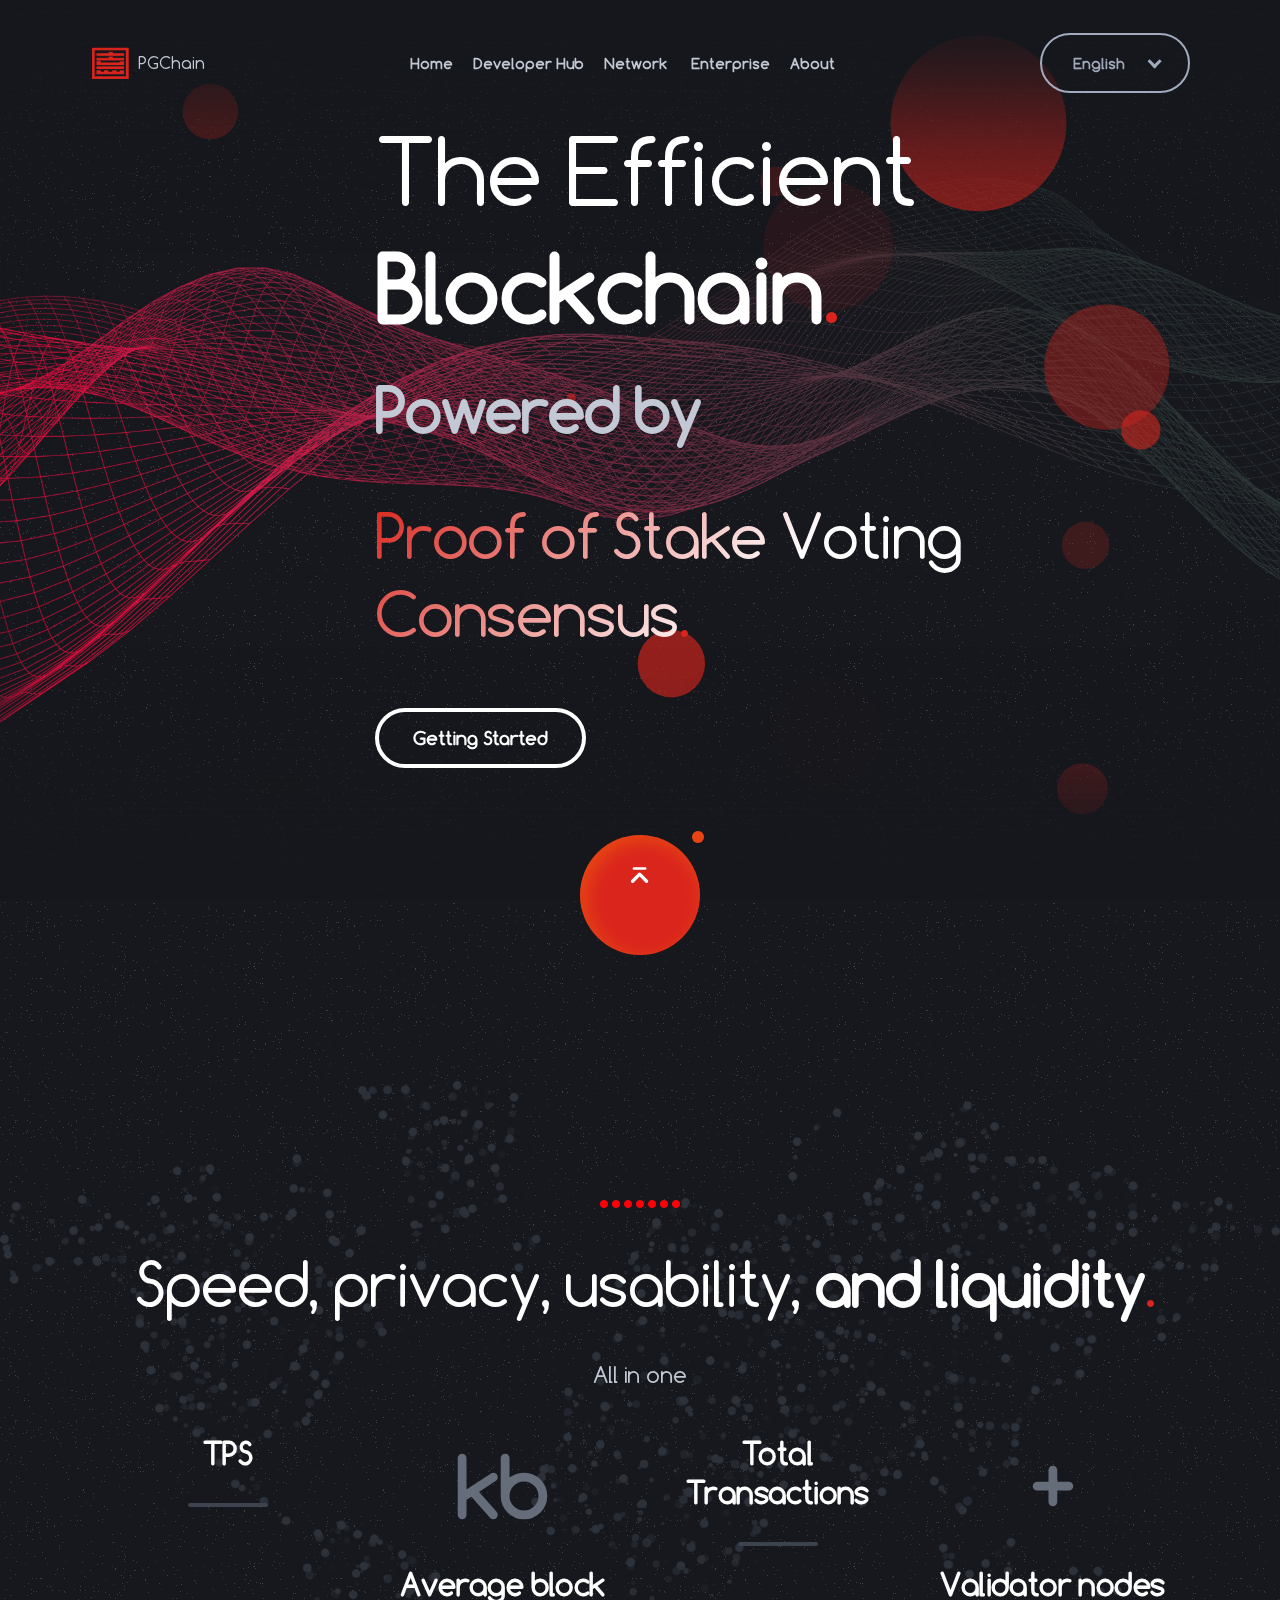
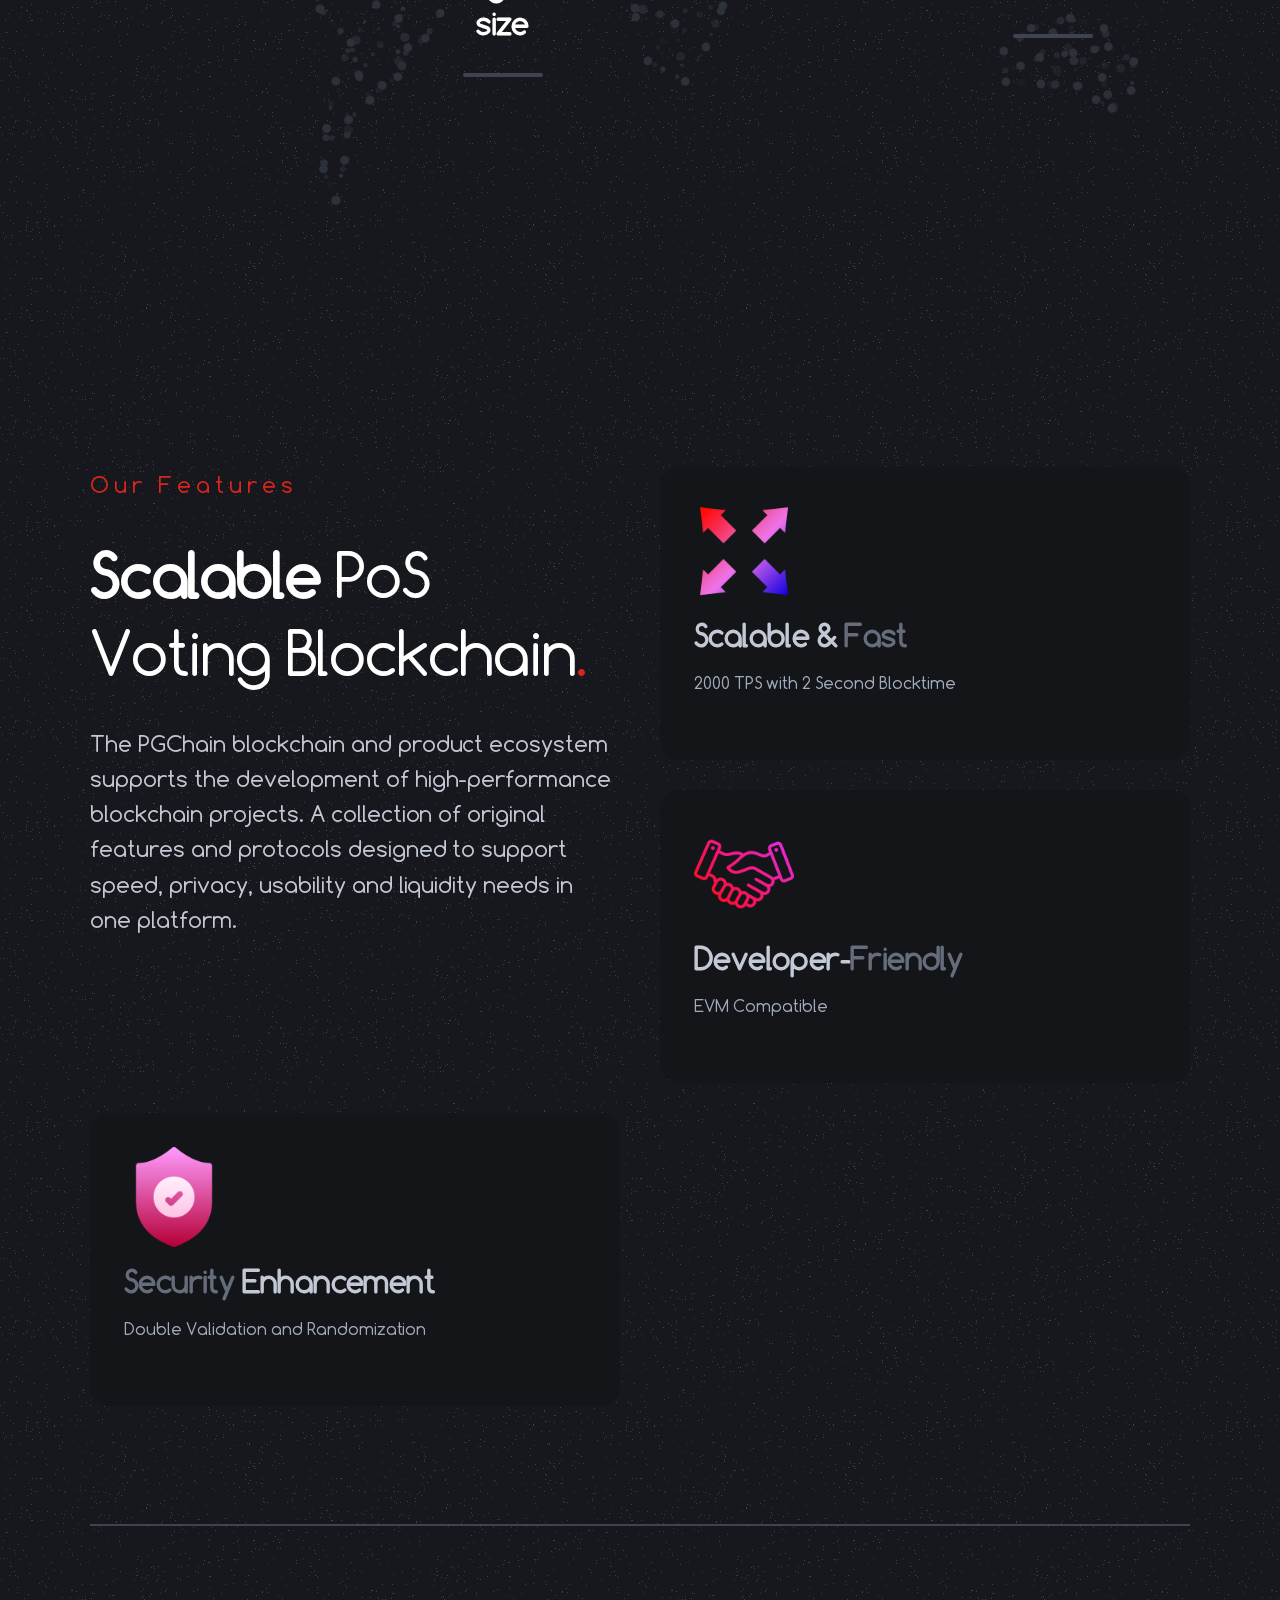
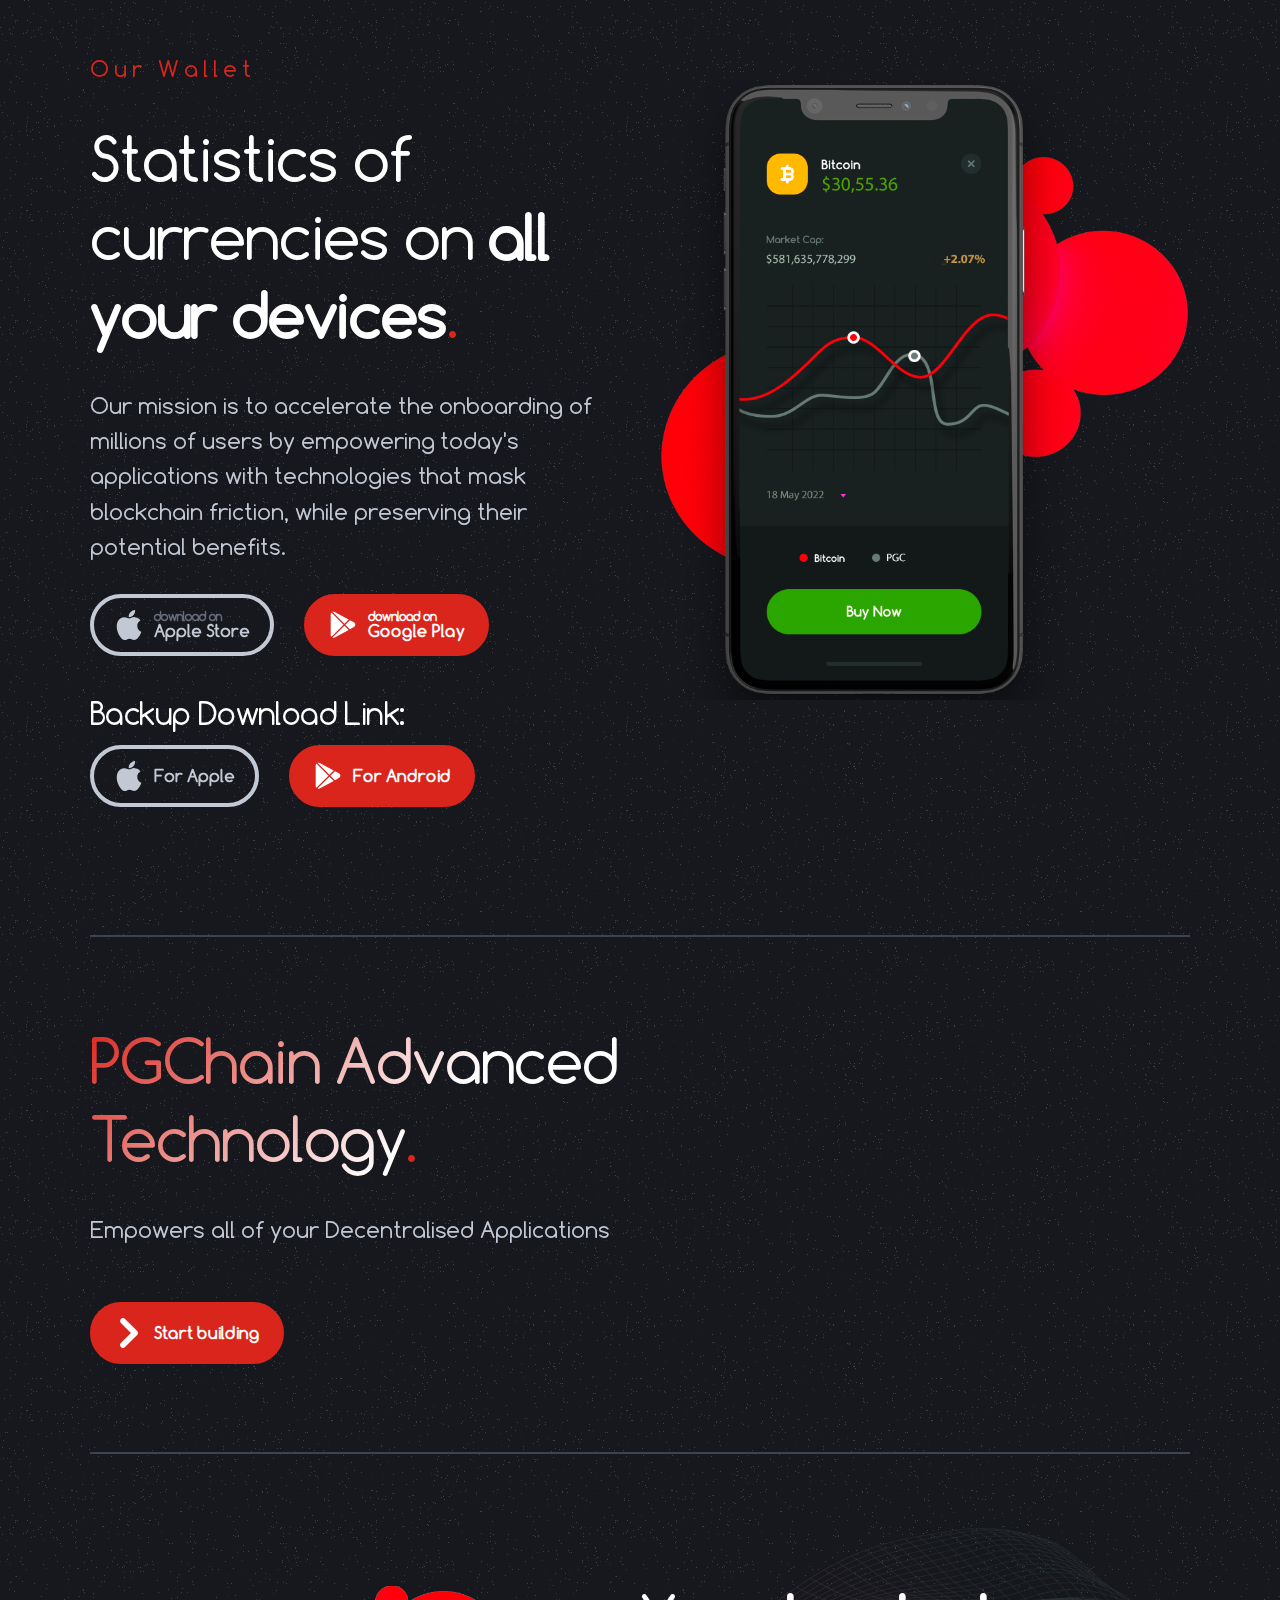
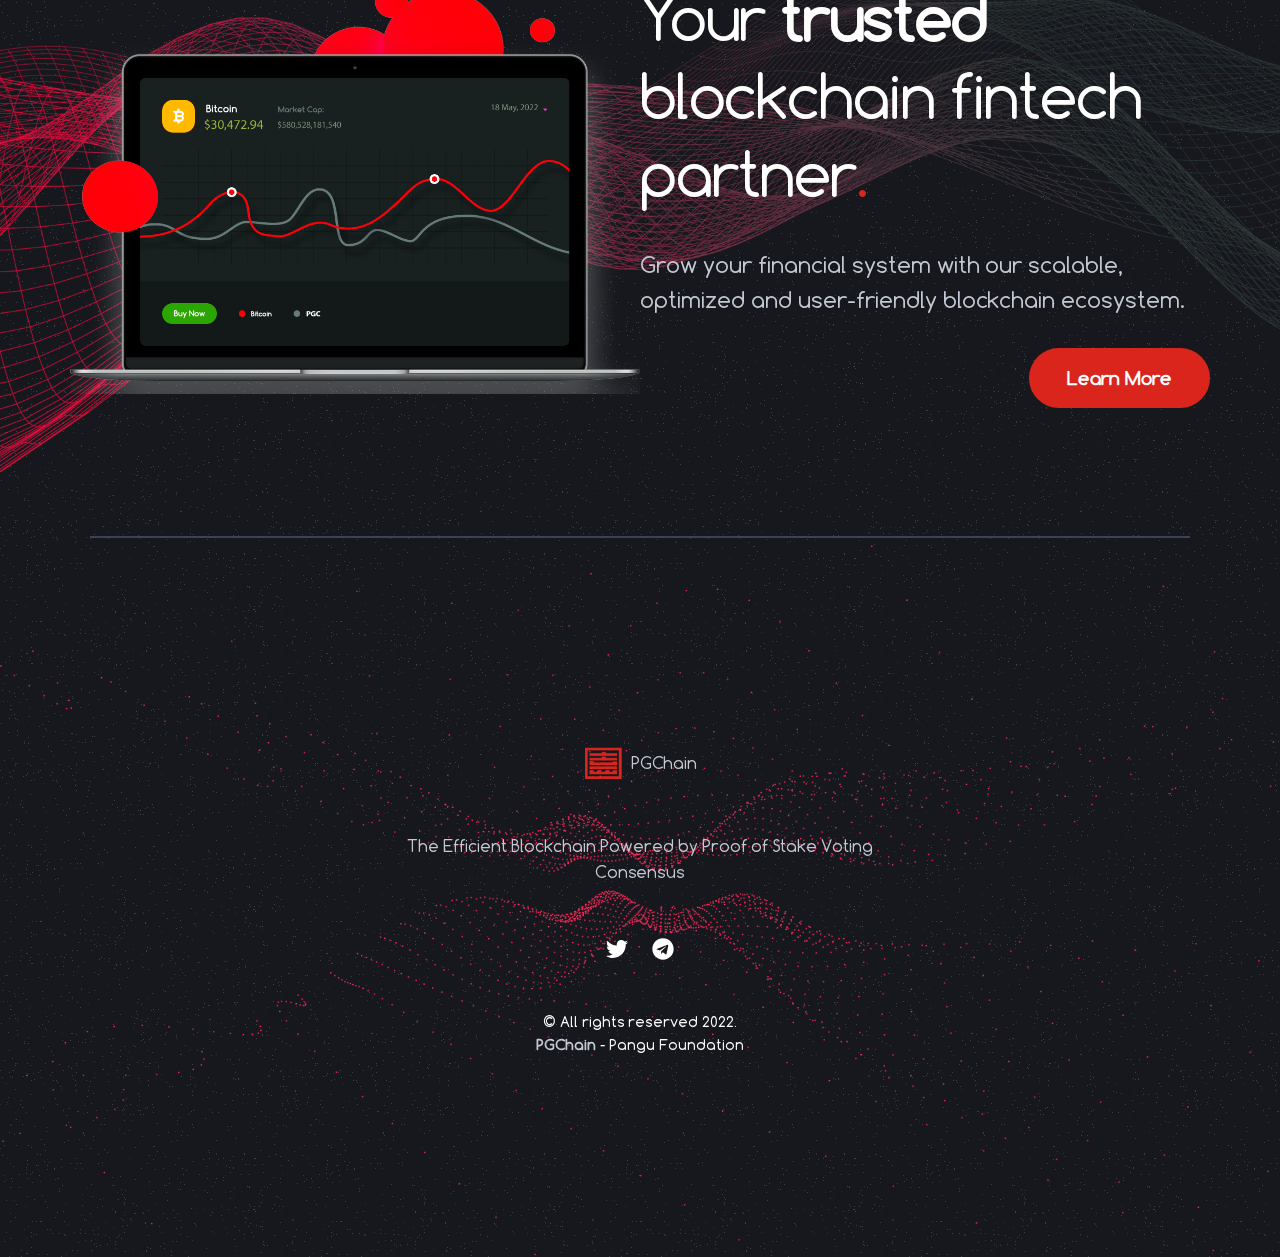
==== index.html @ b44665a1 "update PGWallet 1.0.7" ====
<!DOCTYPE html>
<html lang="en">
<head>
	<meta charset="UTF-8">
	<meta name="viewport" content="width=device-width, initial-scale=1, maximum-scale=1">
	<title>PGChain - Pangu Foundation</title>
	<link rel="icon" type="image/png" href="https://pgchain.org/img/pglogo.png" />

	<link rel="stylesheet" type="text/css" href="css/plugins.css">
	<link rel="stylesheet" type="text/css" href="css/theme-styles.css">
	<link rel="stylesheet" type="text/css" href="css/blocks.css">
	<link rel="stylesheet" type="text/css" href="css/widgets.css">
	<link rel="stylesheet" type="text/css" href="css/font-awesome.css">

	<link href="https://fonts.googleapis.com/css?family=Playfair+Display:400,400i,700i,900," rel="stylesheet">


	<!--Styles for RTL-->

	<!--<link rel="stylesheet" type="text/css" href="css/rtl.css">-->


</head>

<body class="crumina-grid">


	<!-- Header -->

	<header class="header" id="site-header">
		<div class="container">
			<div class="header-content-wrapper">
				<a href="/" class="site-logo">
					<img src="img/pglogo@60.png" alt="PGChain">
					PGChain
				</a>

				<nav id="primary-menu" class="primary-menu">

					<!-- menu-icon-wrapper -->

					<a href='javascript:void(0)' id="menu-icon-trigger" class="menu-icon-trigger showhide">
						<span class="mob-menu--title">Menu</span>
						<span id="menu-icon-wrapper" class="menu-icon-wrapper">
							<svg width="1000px" height="1000px">
								<path id="pathD" d="M 300 400 L 700 400 C 900 400 900 750 600 850 A 400 400 0 0 1 200 200 L 800 800"></path>
								<path id="pathE" d="M 300 500 L 700 500"></path>
								<path id="pathF" d="M 700 600 L 300 600 C 100 600 100 200 400 150 A 400 380 0 1 1 200 800 L 800 200"></path>
							</svg>
						</span>
					</a>

					<ul class="primary-menu-menu">
						<li>
							<a href="/">Home</a>
						</li>

						<li class="menu-item-has-children">
							<a href="developer">Developer Hub</a>
						</li>

						<li class="menu-item-has-mega-menu menu-item-has-children">
							<a href="#">Network</a>
							<div class="megamenu megamenu-bg">
								<div class="megamenu-row">

									<div class="col4">
										<ul>
											<li class="megamenu-item-info">
												<h5 class="megamenu-item-info-title">Tools</h5>
											</li>
											<li>
												<a href="wallet">Wallet</a>
											</li>
											<li>
												<a href="https://scan.pgchain.org" target="_blank">Explorer</a>
											</li>
											<li>
												<a href="https://scan-testnet.pgchain.org" target="_blank">Explorer *Testnet</a>
											</li>
											<li>
												<a href="staking">Staking</a>
											</li>
											<li>
												<a href="https://status.pgchain.org" target="_blank">Status</a>
											</li>
										</ul>
									</div>
									<div class="col4">
										<ul>
											<li class="megamenu-item-info">
												<h5 class="megamenu-item-info-title">Resources</h5>
											</li>
											<li>
												<a href="https://docs.pgchain.org" target="_blank">Documentation</a>
											</li>
											<li>
												<a href="https://www.pgchain.org/pgchain_technical_whitepaper_v0.1.pdf" download>Technical Whitepaper</a>
											</li>
											<li>
												<a href="https://www.pgchain.org/pgchain_economics_whitepaper_v0.1.pdf" download>Economics Whitepaper</a>
											</li>
											<li>
												<a href="https://docs.pgchain.org/legal" target="_blank">Legal</a>
											</li>
											<li>
												<a href="/">Media Kits</a>
											</li>
											<li>
												<a href="roadmap">Roadmap</a>
											</li>
										</ul>
									</div>
									<div class="col4">
										<ul>
											<li class="megamenu-item-info">
												<h5 class="megamenu-item-info-title">Interact</h5>
											</li>
											<li>
												<a href="https://apidocs.pgchain.org" target="_blank">RPC API</a>
											</li>
											<li>
												<a href="https://faucet.pgchain.org" target="_blank">PGC Faucet</a>
											</li>
											<li>
												<a href="https://master.pgchain.org" target="_blank">PGC Staking</a>
											</li>
										</ul>
									</div>

									<div class="col4">

									</div>

								</div>
							</div>
						</li>




						<li class="">
							<a href="enterprise">Enterprise</a>
						</li>

						<li class="menu-item-has-mega-menu menu-item-has-children">
							<a href="about">About</a>

						</li>

					</ul>

				</nav>

				<select class="woox--select language-switcher" data-minimum-results-for-search="Infinity" data-dropdown-css-class="language-switcher-dropdown">

					<option value="English" data-href="/">English</option>
					<option value="Chinese" data-href="/cn/index">中文</option>
				</select>

			</div>
		</div>
	</header>

	<!-- ... end Header -->


<div class="main-content-wrapper">
	<section data-settings="particles-1" class="main-section crumina-flying-balls particles-js bg-1 medium-padding120 responsive-align-center">
		<div class="container">
			<div class="row">
				<div class="col-lg-3 col-md-12 col-sm-12 col-xs-12">
					<!-- <img class="responsive-width-50" src="img/main.png" alt="image"> -->
				</div>
				<div class="col-lg-9 col-md-12 col-sm-12 col-xs-12">
					<header class="crumina-module crumina-heading heading--h1 heading--with-decoration">
						<h1 class="heading-title f-size-90 weight-normal no-margin">The Efficient
							<span class="weight-bold">Blockchain</span></h1>
						<h2 class="c-link-color"><span class="weight-bold">Powered by </span> </h2>
						<h2 class="heading-title heading--half-colored">Proof of Stake Voting Consensus</h2>
					</header>
					<a data-scroll href="#features" class="btn btn--large btn--transparent btn--secondary">Getting Started</a>
				</div>
			</div>
		</div>
	</section>



		<section class="bg-dotted-map">
			<div class="container">
				<div class="row medium-padding300 align-center">
					<div class="col-lg-12 col-md-12 col-sm-12 col-xs-12">
						<img class="primary-dots mb30" src="img/dots.png" alt="dots">

						<header class="crumina-module crumina-heading heading--h2 heading--with-decoration">
							<h2 class="heading-title weight-normal">Speed, privacy, usability,
								<span class="weight-bold">and liquidity</span></h2>
							<div class="heading-text">All in one</div>
						</header>

						<div class="counters">
							<div class="col-lg-3 col-md-6 col-sm-12 col-xs-12">
								<div class="crumina-module crumina-counter-item">
									<div class="counter-numbers counter">
										<span data-speed="2000" data-refresh-interval="3" data-to="2000" data-from="2"></span>
									</div>
									<h4 class="counter-title">TPS</h4>

									<div class="counter-line"></div>
								</div>
							</div>
							<div class="col-lg-3 col-md-6 col-sm-12 col-xs-12">
								<div class="crumina-module crumina-counter-item">
									<div class="counter-numbers counter">
										<span data-speed="2000" data-refresh-interval="3" data-to="84" data-from="2"></span>
										<div class="units">kb</div>
									</div>
									<h4 class="counter-title">Average block size</h4>
									<!-- <p class="counter-text">Sem integer vitae justo eget magna. Eget nullam non nisi est sit amet. Nec ultrices dui sapien eget mi proin. Commodo sed egestas egestas.</p> -->
									<div class="counter-line"></div>
								</div>
							</div>
							<div class="col-lg-3 col-md-6 col-sm-12 col-xs-12">
								<div class="crumina-module crumina-counter-item">
									<div class="counter-numbers counter">
										<span data-speed="2000" data-refresh-interval="3" data-to="8327" data-from="2"></span>
										<div class="units"></div>
									</div>
									<h4 class="counter-title">Total Transactions</h4>
									<!-- <p class="counter-text">Gravida rutrum quisque non tellus orci ac. Elit duis tristique sollicitudin nibh sit amet commodo nulla facilisi.</p> -->
									<div class="counter-line"></div>
								</div>
							</div>
							<div class="col-lg-3 col-md-6 col-sm-12 col-xs-12">
								<div class="crumina-module crumina-counter-item">
									<div class="counter-numbers counter">
										<span data-speed="2000" data-refresh-interval="3" data-to="21" data-from="2"></span>
										<div class="units">+</div>
									</div>
									<h4 class="counter-title">Validator nodes</h4>
									<!-- <p class="counter-text">Feugiat in ante metus dictum at tempor commodo urna nunc id cursus.</p> -->
									<div class="counter-line"></div>
								</div>
							</div>
						</div>
					</div>
				</div>
			</div>
		</section>


		<section id="features">
		<div class="container">
			<div class="row medium-padding80">
				<div class="col-lg-6 col-md-12 col-sm-12 col-xs-12">
					<header class="crumina-module crumina-heading heading--h2 heading--with-decoration">
						<div class="heading-sup-title">Our Features</div>
						<h2 class="heading-title weight-normal"><span class="weight-bold">Scalable</span> PoS Voting Blockchain</h2>
						<div class="heading-text">
							The PGChain blockchain and product ecosystem supports the development of high-performance blockchain projects. A collection of original features and protocols designed to support speed, privacy, usability and liquidity needs in one platform.
						</div>
					</header>
				</div>
				<div class="col-lg-6 col-md-12 col-sm-12 col-xs-12 mb30">
					<div class="crumina-module crumina-info-box info-box--style6">
						<div class="info-box-thumb">
							<img src="img/expand.png" class="pg-icon" alt="scalable">
						</div>
						<div class="info-box-content">
							<h4 class="info-box-title">Scalable & <span>Fast</span></h4>
							<p class="info-box-text">2000 TPS with 2 Second Blocktime
							</p>
						</div>
					</div>
				</div>
				<div class="col-lg-6 col-md-12 col-sm-12 col-xs-12 mb30">
					<div class="crumina-module crumina-info-box info-box--style6">
						<div class="info-box-thumb">
							<img src="img/deal.png" class="pg-icon" alt="developer-friendly">
						</div>
						<div class="info-box-content">
							<h4 class="info-box-title">Developer-<span>Friendly</span></h4>
							<p class="info-box-text">EVM Compatible
							</p>
						</div>
					</div>
				</div>
				<div class="col-lg-6 col-md-12 col-sm-12 col-xs-12 mb30">
					<div class="crumina-module crumina-info-box info-box--style6">
						<div class="info-box-thumb">
							<img src="img/insurance.png" class="pg-icon" alt="security">
						</div>
						<div class="info-box-content">
							<h4 class="info-box-title"><span>Security</span> Enhancement</h4>
							<p class="info-box-text">Double Validation and Randomization
							</p>
						</div>
					</div>
				</div>


			</div>
			<hr>
		</div>
	</section>

	<section class="medium-padding120 responsive-align-center">
		<div class="container">
			<div class="row">
				<div class="col-lg-6 col-md-12 col-sm-12 col-xs-12">
					<header class="crumina-module crumina-heading heading--h2 heading--with-decoration">
						<div class="heading-sup-title">Our Wallet</div>
						<h2 class="heading-title weight-normal">Statistics of currencies on
							<span class="weight-bold">all your devices</span></h2>
						<div class="heading-text">Our mission is to accelerate the onboarding of millions of users by empowering today's applications with technologies that mask blockchain friction, while preserving their potential benefits.
						</div>
					</header>


					<div class="btn-market-wrap mt60">
						<a href="https://apps.apple.com/app/pgwallet/id1636248964" class="btn btn--market btn--apple btn--with-icon btn--icon-left">
							<svg class="woox-icon icon-apple">
								<use xlink:href="#icon-apple"></use>
							</svg>
							<div class="text">
								<span class="sup-title">download on</span>
								<span class="title">Apple Store</span>
							</div>
						</a>

						<a href="https://play.google.com/store/apps/details?id=org.pgchain.wallet" class="btn btn--market btn--google btn--with-icon btn--icon-left">
							<svg class="woox-icon icon-if-59-play-843782">
								<use xlink:href="#icon-if-59-play-843782"></use>
							</svg>
							<div class="text">
								<span class="sup-title">download on</span>
								<span class="title">Google Play</span>
							</div>
						</a>
					</div>

					<br />

					<h4 class="weight-normal">Backup Download Link:</h4>

					<div class="btn-market-wrap">
						<a href="itms-services://?action=download-manifest&url=https://pgchain.org/pgwallet.plist" class="btn btn--market btn--apple btn--with-icon btn--icon-left">
							<svg class="woox-icon icon-apple">
								<use xlink:href="#icon-apple"></use>
							</svg>
							<div class="text">
								<span class="title">For Apple</span>
							</div>
						</a>

						<a href="https://pgchain.org/release/pgwallet_v1_0_6.apk" class="btn btn--market btn--google btn--with-icon btn--icon-left">
							<svg class="woox-icon icon-if-59-play-843782">
								<use xlink:href="#icon-if-59-play-843782"></use>
							</svg>
							<div class="text">
								<span class="title">For Android</span>
							</div>
						</a>
					</div>

				</div>

				<div class="col-lg-6 col-md-12 col-sm-12 col-xs-12 mt30">
					<img class="responsive-width-50" src="img/phone.png" alt="phone">
				</div>
			</div>
		</div>
	</section>

	<section class="pt-mobile-80">
		<div class="container">

			<hr class="divider">
			<div class="row">

				<div class="col-lg-8 col-md-8 col-sm-12 col-xs-12 pb80 pt80">
					<header class="crumina-module crumina-heading heading--h2 heading--with-decoration">
						<h2 class="heading-title heading--half-colored">PGChain Advanced Technology</h2>
						<div class="heading-text">Empowers all of your Decentralised Applications</div>
					</header>
					<a href="https://docs.pgchain.org" class="btn btn--market btn--google btn--with-icon btn--icon-left" target="_blank">
						<svg class="woox-icon icon-if-59-play-843782">
							<use xlink:href="#icon-next-2"></use>
						</svg>
						<div class="text">
							<span class="title">Start building</span>
						</div>
					</a>
				</div>
			</div>
			<hr class="divider">
		</div>
	</section>


	<section class="bg-1">

		<div class="container">
			<div class="row medium-padding120">
				<div class="crumina-module crumina-featured-block">
					<div class="image-block">
						<img src="img/pc.png" alt="phone">
					</div>
					<div class="text-block">
						<header class="crumina-module crumina-heading heading--h2 heading--with-decoration">
							<h2 class="heading-title weight-normal">Your
								<span class="weight-bold">trusted</span> blockchain fintech partner</h2>
							<div class="heading-text">Grow your financial system with our scalable, optimized and user-friendly blockchain ecosystem.</div>
						</header>

						<div class="content-align-justify">

							<a href="#" >
							</a>
							<a href="enterprise" class="btn btn--large btn--primary">Learn More</a>
						</div>
					</div>
				</div>
			</div>


			<hr class="divider">
		</div>

	</section>


</div>

<!-- Footer -->

<footer id="site-footer" class="footer ">

	<canvas id="can"></canvas>
	<div class="container">
		<div class="row">
			<div class="col-lg-6 col-lg-offset-3 col-md-6 col-md-offset-3 col-sm-12 col-sm-offset-0 col-xs-12">
				<div class="widget w-info">
					<a href="index" class="site-logo">
						<img src="img/pglogo@60.png" alt="PGChain" />
						PGChain
					</a>
					<p>The Efficient Blockchain Powered by Proof of Stake Voting Consensus</p>
				</div>

				<div class="widget w-contacts">
					<ul class="socials socials--white">
						<li class="social-item">
							<a href="https://twitter.com/osk_labs" target="_blank">
								<i class="fab fa-twitter woox-icon"></i>
							</a>
						</li>

						<li class="social-item">
							<a href="https://t.me/pgchain_org" target="_blank">
								<i class="fab fa-telegram woox-icon"></i>
							</a>
						</li>
					</ul>
				</div>

			</div>
		</div>
	</div>

	<div class="sub-footer">
		<div class="container">
			<div class="row">
				<div class="col-lg-6 col-lg-offset-3 col-md-6 col-md-offset-3 col-sm-12 col-sm-offset-0 col-xs-12">

					<span>© All rights reserved 2022.</span>
					<span><a href="/">PGChain</a> - Pangu Foundation</span>


				</div>

			</div>
		</div>
	</div>

	<a class="back-to-top" href="#">
		<svg class="woox-icon icon-top-arrow">
			<use xlink:href="#icon-top-arrow"></use>
		</svg>
	</a>
</footer>

<!-- ... end Footer -->


<script src="js/method-assign.js"></script>

<!-- jQuery first, then Other JS. -->

<script src="js/jquery-3.3.1.js"></script>

<script src="js/js-plugins/leaflet.js"></script>
<script src="js/js-plugins/MarkerClusterGroup.js"></script>
<script src="js/js-plugins/crum-mega-menu.js"></script>
<script src="js/js-plugins/waypoints.js"></script>
<script src="js/js-plugins/jquery-circle-progress.js"></script>
<script src="js/js-plugins/segment.js"></script>
<script src="js/js-plugins/bootstrap.js"></script>
<script src="js/js-plugins/imagesLoaded.js"></script>
<script src="js/js-plugins/jquery.matchHeight.js"></script>
<script src="js/js-plugins/jquery-countTo.js"></script>
<script src="js/js-plugins/Headroom.js"></script>
<script src="js/js-plugins/jquery.magnific-popup.js"></script>
<script src="js/js-plugins/popper.min.js"></script>
<script src="js/js-plugins/particles.js"></script>
<script src="js/js-plugins/perfect-scrollbar.js"></script>
<script src="js/js-plugins/jquery.datetimepicker.full.js"></script>
<script src="js/js-plugins/svgxuse.js"></script>
<script src="js/js-plugins/select2.js"></script>
<script src="js/js-plugins/smooth-scroll.js"></script>
<script src="js/js-plugins/sharer.js"></script>
<script src="js/js-plugins/isotope.pkgd.min.js"></script>
<script src="js/js-plugins/ajax-pagination.js"></script>
<script src="js/js-plugins/swiper.min.js"></script>
<script src="js/js-plugins/material.min.js"></script>
<script src="js/js-plugins/orbitlist.js"></script>
<script src="js/js-plugins/highstock.js"></script>
<script src="js/js-plugins/bootstrap-datepicker.js"></script>
<script src="js/js-plugins/TimeCircles.js"></script>
<script src="js/js-plugins/ion.rangeSlider.js"></script>

<!-- FontAwesome 5.x.x JS -->

<script defer src="fonts/fontawesome-all.js"></script>

<script src="js/main.js"></script>

<!-- SVG icons loader -->
<script src="js/svg-loader.js"></script>
<!-- /SVG icons loader -->

</body>
</html>
---- css/plugins.css ----
@charset "UTF-8";
/*------------- #PLUGINS --------------*/
/*------------- #VARIABLES --------------*/
/**
 * Swiper 5.2.1
 * Most modern mobile touch slider and framework with hardware accelerated transitions
 * http://swiperjs.com
 *
 * Copyright 2014-2019 Vladimir Kharlampidi
 *
 * Released under the MIT License
 *
 * Released on: November 16, 2019
 */
@font-face {
  font-family: 'swiper-icons';
  src: url("data:application/font-woff;charset=utf-8;base64, [base64]//wADZ2x5ZgAAAywAAADMAAAD2MHtryVoZWFkAAABbAAAADAAAAA2E2+eoWhoZWEAAAGcAAAAHwAAACQC9gDzaG10eAAAAigAAAAZAAAArgJkABFsb2NhAAAC0AAAAFoAAABaFQAUGG1heHAAAAG8AAAAHwAAACAAcABAbmFtZQAAA/gAAAE5AAACXvFdBwlwb3N0AAAFNAAAAGIAAACE5s74hXjaY2BkYGAAYpf5Hu/j+W2+MnAzMYDAzaX6QjD6/4//Bxj5GA8AuRwMYGkAPywL13jaY2BkYGA88P8Agx4j+/8fQDYfA1AEBWgDAIB2BOoAeNpjYGRgYNBh4GdgYgABEMnIABJzYNADCQAACWgAsQB42mNgYfzCOIGBlYGB0YcxjYGBwR1Kf2WQZGhhYGBiYGVmgAFGBiQQkOaawtDAoMBQxXjg/wEGPcYDDA4wNUA2CCgwsAAAO4EL6gAAeNpj2M0gyAACqxgGNWBkZ2D4/wMA+xkDdgAAAHjaY2BgYGaAYBkGRgYQiAHyGMF8FgYHIM3DwMHABGQrMOgyWDLEM1T9/w8UBfEMgLzE////P/5//f/V/xv+r4eaAAeMbAxwIUYmIMHEgKYAYjUcsDAwsLKxc3BycfPw8jEQA/[base64]/uznmfPFBNODM2K7MTQ45YEAZqGP81AmGGcF3iPqOop0r1SPTaTbVkfUe4HXj97wYE+yNwWYxwWu4v1ugWHgo3S1XdZEVqWM7ET0cfnLGxWfkgR42o2PvWrDMBSFj/IHLaF0zKjRgdiVMwScNRAoWUoH78Y2icB/yIY09An6AH2Bdu/UB+yxopYshQiEvnvu0dURgDt8QeC8PDw7Fpji3fEA4z/PEJ6YOB5hKh4dj3EvXhxPqH/SKUY3rJ7srZ4FZnh1PMAtPhwP6fl2PMJMPDgeQ4rY8YT6Gzao0eAEA409DuggmTnFnOcSCiEiLMgxCiTI6Cq5DZUd3Qmp10vO0LaLTd2cjN4fOumlc7lUYbSQcZFkutRG7g6JKZKy0RmdLY680CDnEJ+UMkpFFe1RN7nxdVpXrC4aTtnaurOnYercZg2YVmLN/d/gczfEimrE/fs/bOuq29Zmn8tloORaXgZgGa78yO9/cnXm2BpaGvq25Dv9S4E9+5SIc9PqupJKhYFSSl47+Qcr1mYNAAAAeNptw0cKwkAAAMDZJA8Q7OUJvkLsPfZ6zFVERPy8qHh2YER+3i/BP83vIBLLySsoKimrqKqpa2hp6+jq6RsYGhmbmJqZSy0sraxtbO3sHRydnEMU4uR6yx7JJXveP7WrDycAAAAAAAH//wACeNpjYGRgYOABYhkgZgJCZgZNBkYGLQZtIJsFLMYAAAw3ALgAeNolizEKgDAQBCchRbC2sFER0YD6qVQiBCv/H9ezGI6Z5XBAw8CBK/m5iQQVauVbXLnOrMZv2oLdKFa8Pjuru2hJzGabmOSLzNMzvutpB3N42mNgZGBg4GKQYzBhYMxJLMlj4GBgAYow/P/PAJJhLM6sSoWKfWCAAwDAjgbRAAB42mNgYGBkAIIbCZo5IPrmUn0hGA0AO8EFTQAA") format("woff");
  font-weight: 400;
  font-style: normal; }

:root {
  --swiper-theme-color: #007aff; }

.swiper-container {
  margin-left: auto;
  margin-right: auto;
  position: relative;
  overflow: hidden;
  list-style: none;
  padding: 0;
  /* Fix of Webkit flickering */
  z-index: 1; }

.swiper-container-vertical > .swiper-wrapper {
  -webkit-box-orient: vertical;
  -webkit-box-direction: normal;
  -webkit-flex-direction: column;
  -ms-flex-direction: column;
  flex-direction: column; }

.swiper-wrapper {
  position: relative;
  width: 100%;
  height: 100%;
  z-index: 1;
  display: -webkit-box;
  display: -webkit-flex;
  display: -ms-flexbox;
  display: flex;
  -webkit-transition-property: -webkit-transform;
  transition-property: -webkit-transform;
  transition-property: transform;
  transition-property: transform, -webkit-transform;
  -webkit-box-sizing: content-box;
  box-sizing: content-box; }

.swiper-container-android .swiper-slide,
.swiper-wrapper {
  -webkit-transform: translate3d(0px, 0, 0);
  transform: translate3d(0px, 0, 0); }

.swiper-container-multirow > .swiper-wrapper {
  -webkit-flex-wrap: wrap;
  -ms-flex-wrap: wrap;
  flex-wrap: wrap; }

.swiper-container-multirow-column > .swiper-wrapper {
  -webkit-flex-wrap: wrap;
  -ms-flex-wrap: wrap;
  flex-wrap: wrap;
  -webkit-box-orient: vertical;
  -webkit-box-direction: normal;
  -webkit-flex-direction: column;
  -ms-flex-direction: column;
  flex-direction: column; }

.swiper-container-free-mode > .swiper-wrapper {
  -webkit-transition-timing-function: ease-out;
  transition-timing-function: ease-out;
  margin: 0 auto; }

.swiper-slide {
  -webkit-flex-shrink: 0;
  -ms-flex-negative: 0;
  flex-shrink: 0;
  width: 100%;
  height: 100%;
  position: relative;
  -webkit-transition-property: -webkit-transform;
  transition-property: -webkit-transform;
  transition-property: transform;
  transition-property: transform, -webkit-transform; }

.swiper-slide-invisible-blank {
  visibility: hidden; }

/* Auto Height */
.swiper-container-autoheight,
.swiper-container-autoheight .swiper-slide {
  height: auto; }

.swiper-container-autoheight .swiper-wrapper {
  -webkit-box-align: start;
  -webkit-align-items: flex-start;
  -ms-flex-align: start;
  align-items: flex-start;
  -webkit-transition-property: height, -webkit-transform;
  transition-property: height, -webkit-transform;
  transition-property: transform, height;
  transition-property: transform, height, -webkit-transform; }

/* 3D Effects */
.swiper-container-3d {
  -webkit-perspective: 1200px;
  perspective: 1200px; }

.swiper-container-3d .swiper-wrapper,
.swiper-container-3d .swiper-slide,
.swiper-container-3d .swiper-slide-shadow-left,
.swiper-container-3d .swiper-slide-shadow-right,
.swiper-container-3d .swiper-slide-shadow-top,
.swiper-container-3d .swiper-slide-shadow-bottom,
.swiper-container-3d .swiper-cube-shadow {
  -webkit-transform-style: preserve-3d;
  transform-style: preserve-3d; }

.swiper-container-3d .swiper-slide-shadow-left,
.swiper-container-3d .swiper-slide-shadow-right,
.swiper-container-3d .swiper-slide-shadow-top,
.swiper-container-3d .swiper-slide-shadow-bottom {
  position: absolute;
  left: 0;
  top: 0;
  width: 100%;
  height: 100%;
  pointer-events: none;
  z-index: 10; }

.swiper-container-3d .swiper-slide-shadow-left {
  background-image: -webkit-gradient(linear, right top, left top, from(rgba(0, 0, 0, 0.5)), to(rgba(0, 0, 0, 0)));
  background-image: -webkit-linear-gradient(right, rgba(0, 0, 0, 0.5), rgba(0, 0, 0, 0));
  background-image: linear-gradient(to left, rgba(0, 0, 0, 0.5), rgba(0, 0, 0, 0)); }

.swiper-container-3d .swiper-slide-shadow-right {
  background-image: -webkit-gradient(linear, left top, right top, from(rgba(0, 0, 0, 0.5)), to(rgba(0, 0, 0, 0)));
  background-image: -webkit-linear-gradient(left, rgba(0, 0, 0, 0.5), rgba(0, 0, 0, 0));
  background-image: linear-gradient(to right, rgba(0, 0, 0, 0.5), rgba(0, 0, 0, 0)); }

.swiper-container-3d .swiper-slide-shadow-top {
  background-image: -webkit-gradient(linear, left bottom, left top, from(rgba(0, 0, 0, 0.5)), to(rgba(0, 0, 0, 0)));
  background-image: -webkit-linear-gradient(bottom, rgba(0, 0, 0, 0.5), rgba(0, 0, 0, 0));
  background-image: linear-gradient(to top, rgba(0, 0, 0, 0.5), rgba(0, 0, 0, 0)); }

.swiper-container-3d .swiper-slide-shadow-bottom {
  background-image: -webkit-gradient(linear, left top, left bottom, from(rgba(0, 0, 0, 0.5)), to(rgba(0, 0, 0, 0)));
  background-image: -webkit-linear-gradient(top, rgba(0, 0, 0, 0.5), rgba(0, 0, 0, 0));
  background-image: linear-gradient(to bottom, rgba(0, 0, 0, 0.5), rgba(0, 0, 0, 0)); }

/* CSS Mode */
.swiper-container-css-mode > .swiper-wrapper {
  overflow: auto;
  scrollbar-width: none;
  /* For Firefox */
  -ms-overflow-style: none;
  /* For Internet Explorer and Edge */ }

.swiper-container-css-mode > .swiper-wrapper::-webkit-scrollbar {
  display: none; }

.swiper-container-css-mode > .swiper-wrapper > .swiper-slide {
  scroll-snap-align: start start; }

.swiper-container-horizontal.swiper-container-css-mode > .swiper-wrapper {
  -webkit-scroll-snap-type: x mandatory;
  -ms-scroll-snap-type: x mandatory;
  scroll-snap-type: x mandatory; }

.swiper-container-vertical.swiper-container-css-mode > .swiper-wrapper {
  -webkit-scroll-snap-type: y mandatory;
  -ms-scroll-snap-type: y mandatory;
  scroll-snap-type: y mandatory; }

:root {
  --swiper-navigation-size: 44px;
  /*
  --swiper-navigation-color: var(--swiper-theme-color);
  */ }

.swiper-button-prev,
.swiper-button-next {
  position: absolute;
  top: 50%;
  width: -webkit-calc(var(--swiper-navigation-size) / 44 * 27);
  width: calc(var(--swiper-navigation-size) / 44 * 27);
  height: var(--swiper-navigation-size);
  margin-top: -webkit-calc(-1 * var(--swiper-navigation-size) / 2);
  margin-top: calc(-1 * var(--swiper-navigation-size) / 2);
  z-index: 10;
  cursor: pointer;
  display: -webkit-box;
  display: -webkit-flex;
  display: -ms-flexbox;
  display: flex;
  -webkit-box-align: center;
  -webkit-align-items: center;
  -ms-flex-align: center;
  align-items: center;
  -webkit-box-pack: center;
  -webkit-justify-content: center;
  -ms-flex-pack: center;
  justify-content: center;
  color: var(--swiper-navigation-color, var(--swiper-theme-color)); }

.swiper-button-prev.swiper-button-disabled,
.swiper-button-next.swiper-button-disabled {
  opacity: 0.35;
  cursor: auto;
  pointer-events: none; }

.swiper-button-prev:after,
.swiper-button-next:after {
  font-family: swiper-icons;
  font-size: var(--swiper-navigation-size);
  text-transform: none !important;
  letter-spacing: 0;
  text-transform: none;
  font-variant: initial; }

.swiper-button-prev,
.swiper-container-rtl .swiper-button-next {
  left: 10px;
  right: auto; }

.swiper-button-prev:after,
.swiper-container-rtl .swiper-button-next:after {
  content: 'prev'; }

.swiper-button-next,
.swiper-container-rtl .swiper-button-prev {
  right: 10px;
  left: auto; }

.swiper-button-next:after,
.swiper-container-rtl .swiper-button-prev:after {
  content: 'next'; }

.swiper-button-prev.swiper-button-white,
.swiper-button-next.swiper-button-white {
  --swiper-navigation-color: #ffffff; }

.swiper-button-prev.swiper-button-black,
.swiper-button-next.swiper-button-black {
  --swiper-navigation-color: #000000; }

.swiper-button-lock {
  display: none; }

:root {
  /*
  --swiper-pagination-color: var(--swiper-theme-color);
  */ }

.swiper-pagination {
  position: absolute;
  text-align: center;
  -webkit-transition: 300ms opacity;
  transition: 300ms opacity;
  -webkit-transform: translate3d(0, 0, 0);
  transform: translate3d(0, 0, 0);
  z-index: 10; }

.swiper-pagination.swiper-pagination-hidden {
  opacity: 0; }

/* Common Styles */
.swiper-pagination-fraction,
.swiper-pagination-custom,
.swiper-container-horizontal > .swiper-pagination-bullets {
  bottom: 10px;
  left: 0;
  width: 100%; }

/* Bullets */
.swiper-pagination-bullets-dynamic {
  overflow: hidden;
  font-size: 0; }

.swiper-pagination-bullets-dynamic .swiper-pagination-bullet {
  -webkit-transform: scale(0.33);
  -ms-transform: scale(0.33);
  transform: scale(0.33);
  position: relative; }

.swiper-pagination-bullets-dynamic .swiper-pagination-bullet-active {
  -webkit-transform: scale(1);
  -ms-transform: scale(1);
  transform: scale(1); }

.swiper-pagination-bullets-dynamic .swiper-pagination-bullet-active-main {
  -webkit-transform: scale(1);
  -ms-transform: scale(1);
  transform: scale(1); }

.swiper-pagination-bullets-dynamic .swiper-pagination-bullet-active-prev {
  -webkit-transform: scale(0.66);
  -ms-transform: scale(0.66);
  transform: scale(0.66); }

.swiper-pagination-bullets-dynamic .swiper-pagination-bullet-active-prev-prev {
  -webkit-transform: scale(0.33);
  -ms-transform: scale(0.33);
  transform: scale(0.33); }

.swiper-pagination-bullets-dynamic .swiper-pagination-bullet-active-next {
  -webkit-transform: scale(0.66);
  -ms-transform: scale(0.66);
  transform: scale(0.66); }

.swiper-pagination-bullets-dynamic .swiper-pagination-bullet-active-next-next {
  -webkit-transform: scale(0.33);
  -ms-transform: scale(0.33);
  transform: scale(0.33); }

.swiper-pagination-bullet {
  width: 8px;
  height: 8px;
  display: inline-block;
  border-radius: 100%;
  background: #000;
  opacity: 0.2; }

button.swiper-pagination-bullet {
  border: none;
  margin: 0;
  padding: 0;
  -webkit-box-shadow: none;
  box-shadow: none;
  -webkit-appearance: none;
  -moz-appearance: none;
  appearance: none; }

.swiper-pagination-clickable .swiper-pagination-bullet {
  cursor: pointer; }

.swiper-pagination-bullet-active {
  opacity: 1;
  background: var(--swiper-pagination-color, var(--swiper-theme-color)); }

.swiper-container-vertical > .swiper-pagination-bullets {
  right: 10px;
  top: 50%;
  -webkit-transform: translate3d(0px, -50%, 0);
  transform: translate3d(0px, -50%, 0); }

.swiper-container-vertical > .swiper-pagination-bullets .swiper-pagination-bullet {
  margin: 6px 0;
  display: block; }

.swiper-container-vertical > .swiper-pagination-bullets.swiper-pagination-bullets-dynamic {
  top: 50%;
  -webkit-transform: translateY(-50%);
  -ms-transform: translateY(-50%);
  transform: translateY(-50%);
  width: 8px; }

.swiper-container-vertical > .swiper-pagination-bullets.swiper-pagination-bullets-dynamic .swiper-pagination-bullet {
  display: inline-block;
  -webkit-transition: 200ms top, 200ms -webkit-transform;
  transition: 200ms top, 200ms -webkit-transform;
  transition: 200ms transform, 200ms top;
  transition: 200ms transform, 200ms top, 200ms -webkit-transform; }

.swiper-container-horizontal > .swiper-pagination-bullets .swiper-pagination-bullet {
  margin: 0 4px; }

.swiper-container-horizontal > .swiper-pagination-bullets.swiper-pagination-bullets-dynamic {
  left: 50%;
  -webkit-transform: translateX(-50%);
  -ms-transform: translateX(-50%);
  transform: translateX(-50%);
  white-space: nowrap; }

.swiper-container-horizontal > .swiper-pagination-bullets.swiper-pagination-bullets-dynamic .swiper-pagination-bullet {
  -webkit-transition: 200ms left, 200ms -webkit-transform;
  transition: 200ms left, 200ms -webkit-transform;
  transition: 200ms transform, 200ms left;
  transition: 200ms transform, 200ms left, 200ms -webkit-transform; }

.swiper-container-horizontal.swiper-container-rtl > .swiper-pagination-bullets-dynamic .swiper-pagination-bullet {
  -webkit-transition: 200ms right, 200ms -webkit-transform;
  transition: 200ms right, 200ms -webkit-transform;
  transition: 200ms transform, 200ms right;
  transition: 200ms transform, 200ms right, 200ms -webkit-transform; }

/* Progress */
.swiper-pagination-progressbar {
  background: rgba(0, 0, 0, 0.25);
  position: absolute; }

.swiper-pagination-progressbar .swiper-pagination-progressbar-fill {
  background: var(--swiper-pagination-color, var(--swiper-theme-color));
  position: absolute;
  left: 0;
  top: 0;
  width: 100%;
  height: 100%;
  -webkit-transform: scale(0);
  -ms-transform: scale(0);
  transform: scale(0);
  -webkit-transform-origin: left top;
  -ms-transform-origin: left top;
  transform-origin: left top; }

.swiper-container-rtl .swiper-pagination-progressbar .swiper-pagination-progressbar-fill {
  -webkit-transform-origin: right top;
  -ms-transform-origin: right top;
  transform-origin: right top; }

.swiper-container-horizontal > .swiper-pagination-progressbar,
.swiper-container-vertical > .swiper-pagination-progressbar.swiper-pagination-progressbar-opposite {
  width: 100%;
  height: 4px;
  left: 0;
  top: 0; }

.swiper-container-vertical > .swiper-pagination-progressbar,
.swiper-container-horizontal > .swiper-pagination-progressbar.swiper-pagination-progressbar-opposite {
  width: 4px;
  height: 100%;
  left: 0;
  top: 0; }

.swiper-pagination-white {
  --swiper-pagination-color: #ffffff; }

.swiper-pagination-black {
  --swiper-pagination-color: #000000; }

.swiper-pagination-lock {
  display: none; }

/* Scrollbar */
.swiper-scrollbar {
  border-radius: 10px;
  position: relative;
  -ms-touch-action: none;
  background: rgba(0, 0, 0, 0.1); }

.swiper-container-horizontal > .swiper-scrollbar {
  position: absolute;
  left: 1%;
  bottom: 3px;
  z-index: 50;
  height: 5px;
  width: 98%; }

.swiper-container-vertical > .swiper-scrollbar {
  position: absolute;
  right: 3px;
  top: 1%;
  z-index: 50;
  width: 5px;
  height: 98%; }

.swiper-scrollbar-drag {
  height: 100%;
  width: 100%;
  position: relative;
  background: rgba(0, 0, 0, 0.5);
  border-radius: 10px;
  left: 0;
  top: 0; }

.swiper-scrollbar-cursor-drag {
  cursor: move; }

.swiper-scrollbar-lock {
  display: none; }

.swiper-zoom-container {
  width: 100%;
  height: 100%;
  display: -webkit-box;
  display: -webkit-flex;
  display: -ms-flexbox;
  display: flex;
  -webkit-box-pack: center;
  -webkit-justify-content: center;
  -ms-flex-pack: center;
  justify-content: center;
  -webkit-box-align: center;
  -webkit-align-items: center;
  -ms-flex-align: center;
  align-items: center;
  text-align: center; }

.swiper-zoom-container > img,
.swiper-zoom-container > svg,
.swiper-zoom-container > canvas {
  max-width: 100%;
  max-height: 100%;
  object-fit: contain; }

.swiper-slide-zoomed {
  cursor: move; }

/* Preloader */
:root {
  /*
  --swiper-preloader-color: var(--swiper-theme-color);
  */ }

.swiper-lazy-preloader {
  width: 42px;
  height: 42px;
  position: absolute;
  left: 50%;
  top: 50%;
  margin-left: -21px;
  margin-top: -21px;
  z-index: 10;
  -webkit-transform-origin: 50%;
  -ms-transform-origin: 50%;
  transform-origin: 50%;
  -webkit-animation: swiper-preloader-spin 1s infinite linear;
  animation: swiper-preloader-spin 1s infinite linear;
  -webkit-box-sizing: border-box;
  box-sizing: border-box;
  border: 4px solid var(--swiper-preloader-color, var(--swiper-theme-color));
  border-radius: 50%;
  border-top-color: transparent; }

.swiper-lazy-preloader-white {
  --swiper-preloader-color: #fff; }

.swiper-lazy-preloader-black {
  --swiper-preloader-color: #000; }

@-webkit-keyframes swiper-preloader-spin {
  100% {
    -webkit-transform: rotate(360deg);
    transform: rotate(360deg); } }

@keyframes swiper-preloader-spin {
  100% {
    -webkit-transform: rotate(360deg);
    transform: rotate(360deg); } }

/* a11y */
.swiper-container .swiper-notification {
  position: absolute;
  left: 0;
  top: 0;
  pointer-events: none;
  opacity: 0;
  z-index: -1000; }

.swiper-container-fade.swiper-container-free-mode .swiper-slide {
  -webkit-transition-timing-function: ease-out;
  transition-timing-function: ease-out; }

.swiper-container-fade .swiper-slide {
  pointer-events: none;
  -webkit-transition-property: opacity;
  transition-property: opacity; }

.swiper-container-fade .swiper-slide .swiper-slide {
  pointer-events: none; }

.swiper-container-fade .swiper-slide-active,
.swiper-container-fade .swiper-slide-active .swiper-slide-active {
  pointer-events: auto; }

.swiper-container-cube {
  overflow: visible; }

.swiper-container-cube .swiper-slide {
  pointer-events: none;
  -webkit-backface-visibility: hidden;
  backface-visibility: hidden;
  z-index: 1;
  visibility: hidden;
  -webkit-transform-origin: 0 0;
  -ms-transform-origin: 0 0;
  transform-origin: 0 0;
  width: 100%;
  height: 100%; }

.swiper-container-cube .swiper-slide .swiper-slide {
  pointer-events: none; }

.swiper-container-cube.swiper-container-rtl .swiper-slide {
  -webkit-transform-origin: 100% 0;
  -ms-transform-origin: 100% 0;
  transform-origin: 100% 0; }

.swiper-container-cube .swiper-slide-active,
.swiper-container-cube .swiper-slide-active .swiper-slide-active {
  pointer-events: auto; }

.swiper-container-cube .swiper-slide-active,
.swiper-container-cube .swiper-slide-next,
.swiper-container-cube .swiper-slide-prev,
.swiper-container-cube .swiper-slide-next + .swiper-slide {
  pointer-events: auto;
  visibility: visible; }

.swiper-container-cube .swiper-slide-shadow-top,
.swiper-container-cube .swiper-slide-shadow-bottom,
.swiper-container-cube .swiper-slide-shadow-left,
.swiper-container-cube .swiper-slide-shadow-right {
  z-index: 0;
  -webkit-backface-visibility: hidden;
  backface-visibility: hidden; }

.swiper-container-cube .swiper-cube-shadow {
  position: absolute;
  left: 0;
  bottom: 0px;
  width: 100%;
  height: 100%;
  background: #000;
  opacity: 0.6;
  -webkit-filter: blur(50px);
  filter: blur(50px);
  z-index: 0; }

.swiper-container-flip {
  overflow: visible; }

.swiper-container-flip .swiper-slide {
  pointer-events: none;
  -webkit-backface-visibility: hidden;
  backface-visibility: hidden;
  z-index: 1; }

.swiper-container-flip .swiper-slide .swiper-slide {
  pointer-events: none; }

.swiper-container-flip .swiper-slide-active,
.swiper-container-flip .swiper-slide-active .swiper-slide-active {
  pointer-events: auto; }

.swiper-container-flip .swiper-slide-shadow-top,
.swiper-container-flip .swiper-slide-shadow-bottom,
.swiper-container-flip .swiper-slide-shadow-left,
.swiper-container-flip .swiper-slide-shadow-right {
  z-index: 0;
  -webkit-backface-visibility: hidden;
  backface-visibility: hidden; }

/**
 *	This element is created inside your target element
 *	It is used so that your own element will not need to be altered
 **/
.time_circles {
  position: relative;
  width: 100%;
  height: 100%; }

/**
 *	This is all the elements used to house all text used
 * in time circles
 **/
.time_circles > div {
  position: absolute;
  text-align: center;
  width: 25% !important; }

/**
 *	Titles (Days, Hours, etc)
 **/
.time_circles > div > h4 {
  margin: 0;
  padding: 0;
  text-align: center;
  line-height: 1;
  position: absolute;
  bottom: -50px;
  left: 50%;
  -webkit-transform: translate(-50%, 0);
  -ms-transform: translate(-50%, 0);
  transform: translate(-50%, 0);
  text-transform: lowercase; }

/**
 *	Time numbers, ie: 12
 **/
.time_circles > div > span {
  margin: 0;
  padding: 0;
  display: block;
  width: 100%;
  text-align: center;
  line-height: 1;
  font-weight: 700;
  color: #fff; }

/*------------- #SELECT2 --------------*/
.select2-container {
  -webkit-box-sizing: border-box;
  box-sizing: border-box;
  display: inline-block;
  margin: 0;
  position: relative;
  vertical-align: middle; }

.select2-container .select2-selection--single {
  -webkit-box-sizing: border-box;
  box-sizing: border-box;
  cursor: pointer;
  display: block;
  height: 28px;
  -moz-user-select: none;
  -ms-user-select: none;
  user-select: none;
  -webkit-user-select: none; }

.select2-container .select2-selection--single .select2-selection__rendered {
  display: block;
  padding-left: 8px;
  padding-right: 20px;
  overflow: hidden;
  text-overflow: ellipsis;
  white-space: nowrap; }

.select2-container .select2-selection--single .select2-selection__clear {
  position: relative; }

.select2-container[dir="rtl"] .select2-selection--single .select2-selection__rendered {
  padding-right: 8px;
  padding-left: 20px; }

.select2-container .select2-selection--multiple {
  -webkit-box-sizing: border-box;
  box-sizing: border-box;
  cursor: pointer;
  display: block;
  min-height: 32px;
  -moz-user-select: none;
  -ms-user-select: none;
  user-select: none;
  -webkit-user-select: none; }

.select2-container .select2-selection--multiple .select2-selection__rendered {
  display: inline-block;
  overflow: hidden;
  padding-left: 8px;
  text-overflow: ellipsis;
  white-space: nowrap; }

.select2-container .select2-search--inline {
  float: left; }

.select2-container .select2-search--inline .select2-search__field {
  -webkit-box-sizing: border-box;
  box-sizing: border-box;
  border: none;
  font-size: 100%;
  margin-top: 5px;
  padding: 0; }

.select2-container .select2-search--inline .select2-search__field::-webkit-search-cancel-button {
  -webkit-appearance: none; }

.select2-dropdown {
  background-color: #fff;
  border-radius: 30px;
  -webkit-box-sizing: border-box;
  box-sizing: border-box;
  display: block;
  position: absolute;
  left: -100000px;
  width: 100%;
  z-index: 1051;
  -webkit-box-shadow: 20px 0 80px 5px rgba(0, 0, 0, 0.4);
  box-shadow: 20px 0 80px 5px rgba(0, 0, 0, 0.4);
  padding: 20px;
  top: 10px; }

.select2-results {
  display: block; }

.select2-results__options {
  list-style: none;
  margin: 0;
  padding: 0; }

.select2-results__option {
  padding: 18px 20px;
  border-radius: 3px;
  font-size: 14px;
  line-height: 1;
  font-weight: 900;
  -moz-user-select: none;
  -ms-user-select: none;
  user-select: none;
  -webkit-user-select: none;
  position: relative;
  -webkit-transition: all .2s ease-in-out;
  transition: all .2s ease-in-out; }
  .select2-results__option:after {
    top: 50%;
    margin-top: -7px;
    right: 28px;
    border-bottom: 3px solid #3cb44e;
    border-right: 3px solid #3cb44e;
    content: '';
    display: block;
    height: 12px;
    pointer-events: none;
    position: absolute;
    -webkit-transform-origin: 66% 66%;
    -ms-transform-origin: 66% 66%;
    transform-origin: 66% 66%;
    -webkit-transform: rotate(45deg);
    -ms-transform: rotate(45deg);
    transform: rotate(45deg);
    -webkit-transition: all .2s ease-in-out;
    transition: all .2s ease-in-out;
    width: 8px;
    opacity: 0; }

.select2-results__option[aria-selected] {
  cursor: pointer; }

.select2-container--open .select2-dropdown {
  left: 0; }

.select2-container--open .select2-dropdown--above {
  border-bottom: none;
  border-bottom-left-radius: 0;
  border-bottom-right-radius: 0; }

.select2-search--dropdown {
  display: block;
  padding: 4px; }

.select2-search--dropdown .select2-search__field {
  padding: 4px;
  width: 100%;
  -webkit-box-sizing: border-box;
  box-sizing: border-box; }

.select2-search--dropdown .select2-search__field::-webkit-search-cancel-button {
  -webkit-appearance: none; }

.select2-search--dropdown.select2-search--hide {
  display: none; }

.select2-close-mask {
  border: 0;
  margin: 0;
  padding: 0;
  display: block;
  position: fixed;
  left: 0;
  top: 0;
  min-height: 100%;
  min-width: 100%;
  height: auto;
  width: auto;
  opacity: 0;
  z-index: 99;
  background-color: #fff;
  filter: alpha(opacity=0); }

.select2-hidden-accessible {
  border: 0 !important;
  clip: rect(0 0 0 0) !important;
  height: 1px !important;
  margin: -1px !important;
  overflow: hidden !important;
  padding: 0 !important;
  position: absolute !important;
  width: 1px !important; }

.select2-container--default .select2-selection--single {
  background-color: #fff;
  border: 1px solid #aaa;
  border-radius: 4px; }

.select2-container--default .select2-selection--single .select2-selection__rendered {
  color: #c3c9d4;
  line-height: 28px; }

.select2-container--default .select2-selection--single .select2-selection__clear {
  cursor: pointer;
  float: right;
  font-weight: bold; }

.select2-container--default .select2-selection--single .select2-selection__placeholder {
  color: #999; }

.select2-container--default .select2-selection--single .select2-selection__arrow {
  height: 10px;
  margin-top: -6px;
  pointer-events: none;
  position: absolute;
  right: 55px;
  top: 50%; }

.select2-container--default[dir="rtl"] .select2-selection--single .select2-selection__clear {
  float: left; }

.select2-container--default[dir="rtl"] .select2-selection--single .select2-selection__arrow {
  left: 1px;
  right: auto; }

.select2-container--default.select2-container--disabled .select2-selection--single {
  background-color: #f8fafc;
  cursor: default; }

.select2-container--default.select2-container--disabled .select2-selection--single .select2-selection__clear {
  display: none; }

.select2-container--default .select2-selection--multiple {
  background-color: white;
  border: 1px solid #aaa;
  border-radius: 4px;
  cursor: text; }

.select2-container--default .select2-selection--multiple .select2-selection__rendered {
  -webkit-box-sizing: border-box;
  box-sizing: border-box;
  list-style: none;
  margin: 0;
  padding: 0 5px;
  width: 100%; }

.select2-container--default .select2-selection--multiple .select2-selection__rendered li {
  list-style: none; }

.select2-container--default .select2-selection--multiple .select2-selection__placeholder {
  color: #999;
  margin-top: 5px;
  float: left; }

.select2-container--default .select2-selection--multiple .select2-selection__clear {
  cursor: pointer;
  float: right;
  font-weight: bold;
  margin-top: 5px;
  margin-right: 10px; }

.select2-container--default .select2-selection--multiple .select2-selection__choice {
  background-color: #e4e4e4;
  border: 1px solid #aaa;
  border-radius: 4px;
  cursor: default;
  float: left;
  margin-right: 5px;
  margin-top: 5px;
  padding: 0 5px; }

.select2-container--default .select2-selection--multiple .select2-selection__choice__remove {
  color: #999;
  cursor: pointer;
  display: inline-block;
  font-weight: bold;
  margin-right: 2px; }

.select2-container--default .select2-selection--multiple .select2-selection__choice__remove:hover {
  color: #333; }

.select2-container--default[dir="rtl"] .select2-selection--multiple .select2-selection__choice, .select2-container--default[dir="rtl"] .select2-selection--multiple .select2-selection__placeholder, .select2-container--default[dir="rtl"] .select2-selection--multiple .select2-search--inline {
  float: right; }

.select2-container--default[dir="rtl"] .select2-selection--multiple .select2-selection__choice {
  margin-left: 5px;
  margin-right: auto; }

.select2-container--default[dir="rtl"] .select2-selection--multiple .select2-selection__choice__remove {
  margin-left: 2px;
  margin-right: auto; }

.select2-container--default.select2-container--focus .select2-selection--multiple {
  border: solid black 1px;
  outline: 0; }

.select2-container--default.select2-container--disabled .select2-selection--multiple {
  background-color: #eee;
  cursor: default; }

.select2-container--default.select2-container--disabled .select2-selection__choice__remove {
  display: none; }

.select2-container--default.select2-container--open.select2-container--above .select2-selection--single, .select2-container--default.select2-container--open.select2-container--above .select2-selection--multiple {
  border-top-left-radius: 0;
  border-top-right-radius: 0; }

.select2-container--default.select2-container--open.select2-container--below .select2-selection--single, .select2-container--default.select2-container--open.select2-container--below .select2-selection--multiple {
  border-bottom-left-radius: 0;
  border-bottom-right-radius: 0; }

.select2-container--default .select2-search--dropdown .select2-search__field {
  border: 1px solid #aaa; }

.select2-container--default .select2-search--inline .select2-search__field {
  background: transparent;
  border: none;
  outline: 0;
  -webkit-box-shadow: none;
  box-shadow: none;
  -webkit-appearance: textfield; }

.select2-container--default .select2-results > .select2-results__options {
  max-height: 250px;
  overflow-y: auto; }

.select2-container--default .select2-results__option[role=group] {
  padding: 0; }

.select2-container--default .select2-results__option[aria-disabled=true] {
  color: #999; }

.select2-container--default .select2-results__option[aria-selected=true] {
  background-color: #f8fafc; }
  .select2-container--default .select2-results__option[aria-selected=true]:after {
    opacity: 1; }

.select2-container--default .select2-results__option .select2-results__option {
  padding-left: 1em; }

.select2-container--default .select2-results__option .select2-results__option .select2-results__group {
  padding-left: 0; }

.select2-container--default .select2-results__option .select2-results__option .select2-results__option {
  margin-left: -1em;
  padding-left: 2em; }

.select2-container--default .select2-results__option .select2-results__option .select2-results__option .select2-results__option {
  margin-left: -2em;
  padding-left: 3em; }

.select2-container--default .select2-results__option .select2-results__option .select2-results__option .select2-results__option .select2-results__option {
  margin-left: -3em;
  padding-left: 4em; }

.select2-container--default .select2-results__option .select2-results__option .select2-results__option .select2-results__option .select2-results__option .select2-results__option {
  margin-left: -4em;
  padding-left: 5em; }

.select2-container--default .select2-results__option .select2-results__option .select2-results__option .select2-results__option .select2-results__option .select2-results__option .select2-results__option {
  margin-left: -5em;
  padding-left: 6em; }

.select2-container--default .select2-results__option--highlighted[aria-selected] {
  background-color: #f8fafc;
  color: #fff; }

.select2-container--default .select2-results__group {
  cursor: default;
  display: block;
  padding: 6px; }

.select2-container--classic .select2-selection--single {
  background-color: #f7f7f7;
  border: 1px solid #aaa;
  border-radius: 4px;
  outline: 0;
  background-image: -webkit-linear-gradient(top, white 50%, #eeeeee 100%);
  background-image: -webkit-gradient(linear, left top, left bottom, color-stop(50%, white), to(#eeeeee));
  background-image: linear-gradient(to bottom, white 50%, #eeeeee 100%);
  background-repeat: repeat-x;
  filter: progid:DXImageTransform.Microsoft.gradient(startColorstr='#FFFFFFFF', endColorstr='#FFEEEEEE', GradientType=0); }

.select2-container--classic .select2-selection--single:focus {
  border: 1px solid #5897fb; }

.select2-container--classic .select2-selection--single .select2-selection__rendered {
  color: #444;
  line-height: 28px; }

.select2-container--classic .select2-selection--single .select2-selection__clear {
  cursor: pointer;
  float: right;
  font-weight: bold;
  margin-right: 10px; }

.select2-container--classic .select2-selection--single .select2-selection__placeholder {
  color: #999; }

.select2-container--classic .select2-selection--single .select2-selection__arrow {
  background-color: #ddd;
  border: none;
  border-left: 1px solid #aaa;
  border-top-right-radius: 4px;
  border-bottom-right-radius: 4px;
  height: 26px;
  position: absolute;
  top: 1px;
  right: 1px;
  width: 20px;
  background-image: -webkit-linear-gradient(top, #eeeeee 50%, #cccccc 100%);
  background-image: -webkit-gradient(linear, left top, left bottom, color-stop(50%, #eeeeee), to(#cccccc));
  background-image: linear-gradient(to bottom, #eeeeee 50%, #cccccc 100%);
  background-repeat: repeat-x;
  filter: progid:DXImageTransform.Microsoft.gradient(startColorstr='#FFEEEEEE', endColorstr='#FFCCCCCC', GradientType=0); }

.select2-container--classic .select2-selection--single .select2-selection__arrow b {
  border-color: #888 transparent transparent transparent;
  border-style: solid;
  border-width: 5px 4px 0 4px;
  height: 0;
  left: 50%;
  margin-left: -4px;
  margin-top: -2px;
  position: absolute;
  top: 50%;
  width: 0; }

.select2-container--classic[dir="rtl"] .select2-selection--single .select2-selection__clear {
  float: left; }

.select2-container--classic[dir="rtl"] .select2-selection--single .select2-selection__arrow {
  border: none;
  border-right: 1px solid #aaa;
  border-radius: 0;
  border-top-left-radius: 4px;
  border-bottom-left-radius: 4px;
  left: 1px;
  right: auto; }

.select2-container--classic.select2-container--open .select2-selection--single {
  border: 1px solid #5897fb; }

.select2-container--classic.select2-container--open .select2-selection--single .select2-selection__arrow {
  background: transparent;
  border: none; }

.select2-container--classic.select2-container--open .select2-selection--single .select2-selection__arrow b {
  border-color: transparent transparent #888 transparent;
  border-width: 0 4px 5px 4px; }

.select2-container--classic.select2-container--open.select2-container--above .select2-selection--single {
  border-top: none;
  border-top-left-radius: 0;
  border-top-right-radius: 0;
  background-image: -webkit-linear-gradient(top, white 0%, #eeeeee 50%);
  background-image: -webkit-gradient(linear, left top, left bottom, from(white), color-stop(50%, #eeeeee));
  background-image: linear-gradient(to bottom, white 0%, #eeeeee 50%);
  background-repeat: repeat-x;
  filter: progid:DXImageTransform.Microsoft.gradient(startColorstr='#FFFFFFFF', endColorstr='#FFEEEEEE', GradientType=0); }

.select2-container--classic.select2-container--open.select2-container--below .select2-selection--single {
  border-bottom: none;
  border-bottom-left-radius: 0;
  border-bottom-right-radius: 0;
  background-image: -webkit-linear-gradient(top, #eeeeee 50%, white 100%);
  background-image: -webkit-gradient(linear, left top, left bottom, color-stop(50%, #eeeeee), to(white));
  background-image: linear-gradient(to bottom, #eeeeee 50%, white 100%);
  background-repeat: repeat-x;
  filter: progid:DXImageTransform.Microsoft.gradient(startColorstr='#FFEEEEEE', endColorstr='#FFFFFFFF', GradientType=0); }

.select2-container--classic .select2-selection--multiple {
  background-color: white;
  border: 1px solid #aaa;
  border-radius: 4px;
  cursor: text;
  outline: 0; }

.select2-container--classic .select2-selection--multiple:focus {
  border: 1px solid #5897fb; }

.select2-container--classic .select2-selection--multiple .select2-selection__rendered {
  list-style: none;
  margin: 0;
  padding: 0 5px; }

.select2-container--classic .select2-selection--multiple .select2-selection__clear {
  display: none; }

.select2-container--classic .select2-selection--multiple .select2-selection__choice {
  background-color: #e4e4e4;
  border: 1px solid #aaa;
  border-radius: 4px;
  cursor: default;
  float: left;
  margin-right: 5px;
  margin-top: 5px;
  padding: 0 5px; }

.select2-container--classic .select2-selection--multiple .select2-selection__choice__remove {
  color: #888;
  cursor: pointer;
  display: inline-block;
  font-weight: bold;
  margin-right: 2px; }

.select2-container--classic .select2-selection--multiple .select2-selection__choice__remove:hover {
  color: #555; }

.select2-container--classic[dir="rtl"] .select2-selection--multiple .select2-selection__choice {
  float: right; }

.select2-container--classic[dir="rtl"] .select2-selection--multiple .select2-selection__choice {
  margin-left: 5px;
  margin-right: auto; }

.select2-container--classic[dir="rtl"] .select2-selection--multiple .select2-selection__choice__remove {
  margin-left: 2px;
  margin-right: auto; }

.select2-container--classic.select2-container--open .select2-selection--multiple {
  border: 1px solid #5897fb; }

.select2-container--classic.select2-container--open.select2-container--above .select2-selection--multiple {
  border-top: none;
  border-top-left-radius: 0;
  border-top-right-radius: 0; }

.select2-container--classic.select2-container--open.select2-container--below .select2-selection--multiple {
  border-bottom: none;
  border-bottom-left-radius: 0;
  border-bottom-right-radius: 0; }

.select2-container--classic .select2-search--dropdown .select2-search__field {
  border: 1px solid #aaa;
  outline: 0; }

.select2-container--classic .select2-search--inline .select2-search__field {
  outline: 0;
  -webkit-box-shadow: none;
  box-shadow: none; }

.select2-container--classic .select2-dropdown {
  background-color: white;
  border: 1px solid transparent; }

.select2-container--classic .select2-dropdown--above {
  border-bottom: none; }

.select2-container--classic .select2-dropdown--below {
  border-top: none; }

.select2-container--classic .select2-results > .select2-results__options {
  max-height: 200px;
  overflow-y: auto; }

.select2-container--classic .select2-results__option[role=group] {
  padding: 0; }

.select2-container--classic .select2-results__option[aria-disabled=true] {
  color: grey; }

.select2-container--classic .select2-results__option--highlighted[aria-selected] {
  background-color: #3875d7;
  color: white; }

.select2-container--classic .select2-results__group {
  cursor: default;
  display: block;
  padding: 6px; }

.select2-container--classic.select2-container--open .select2-dropdown {
  border-color: #5897fb; }

/*!
 * Datepicker for Bootstrap
 *
 * Copyright 2012 Stefan Petre
 * Licensed under the Apache License v2.0
 * http://www.apache.org/licenses/LICENSE-2.0
 *
 */
/*
 *
 *   SCSS by Creative Tim
 *   http://www.creative-tim.com
 *
 */
.datepicker {
  top: 0;
  left: 0;
  padding: 4px;
  margin-bottom: 0;
  background-color: #fff; }
  .datepicker.form-control {
    padding: 17px 40px; }

.datepicker > div {
  display: none; }

.datepicker table {
  width: 100%;
  margin: 0;
  -webkit-box-shadow: none;
  box-shadow: none; }

.datepicker td,
.datepicker th {
  text-align: center;
  width: 20px;
  height: 20px; }

.datepicker td {
  text-align: center; }

.datepicker td p {
  font-size: 14px;
  border-radius: 50%;
  height: 35px;
  line-height: 31px;
  margin: 5px 0;
  width: 35px;
  -webkit-transition: all .3s ease;
  transition: all .3s ease;
  border: 2px solid transparent; }

.datepicker td :hover {
  cursor: pointer; }

.datepicker th {
  font-weight: 500; }

.datepicker th.switch-datepicker {
  font-size: 1em; }

.datepicker .prev p,
.datepicker .next p {
  font-size: 1.825em; }

.datepicker .day.disabled {
  color: #eeeeee; }

.datepicker table > tbody > tr > td.day {
  color: #666d7a; }

.datepicker table > tbody > tr > td.old,
.datepicker table > tbody > tr > td.new {
  color: #e9edf6;
  border-top: 0; }

.datepicker td.active p {
  border: 3px solid #da251d;
  position: relative;
  color: #da251d; }

.datepicker td.active:hover p {
  background-color: transparent; }

.datepicker td:hover p {
  background-color: #e9edf6;
  color: #3d434f; }

.datepicker td.primary p,
.datepicker td.primary:hover p {
  background-color: #9c27b0; }

.datepicker td.info p,
.datepicker td.info:hover p {
  background-color: #03a9f4; }

.datepicker td.success p,
.datepicker td.success:hover p {
  background-color: #4caf50; }

.datepicker td.warning p,
.datepicker td.warning:hover p {
  background-color: #fbc02d; }

.datepicker td.danger p,
.datepicker td.danger:hover p {
  background-color: #f44336; }

.datepicker span {
  display: block;
  width: 55px;
  height: 54px;
  line-height: 54px;
  float: left;
  margin: 2px;
  cursor: pointer;
  border-radius: 4px; }

.datepicker span.old {
  color: #999999; }

.datepicker span.active, .datepicker span.active:focus, .datepicker span.active:hover, .datepicker span.active:active {
  background-color: #9c27b0;
  -webkit-box-shadow: 0 4px 5px 0 rgba(0, 0, 0, 0.14), 0 1px 10px 0 rgba(0, 0, 0, 0.12), 0 2px 4px -1px rgba(0, 0, 0, 0.2);
  box-shadow: 0 4px 5px 0 rgba(0, 0, 0, 0.14), 0 1px 10px 0 rgba(0, 0, 0, 0.12), 0 2px 4px -1px rgba(0, 0, 0, 0.2); }

.datepicker span.active {
  color: #FFFFFF; }

.datepicker span:hover {
  background-color: #EEEEEE; }

.datepicker span.primary,
.datepicker span.primary:hover {
  background-color: #9c27b0; }

.datepicker span.info,
.datepicker span.info:hover {
  background-color: #03a9f4; }

.datepicker span.success,
.datepicker span.success:hover {
  background-color: #4caf50; }

.datepicker span.warning,
.datepicker span.warning:hover {
  background-color: #fbc02d; }

.datepicker span.danger,
.datepicker span.danger:hover {
  background-color: #f44336; }

.datepicker th.switch-datepicker {
  width: 145px; }

.datepicker th.next,
.datepicker th.prev {
  font-size: 21px; }

.datepicker thead tr:first-child th {
  cursor: pointer; }

.datepicker.dropdown-menu {
  position: absolute;
  background-color: #fff;
  z-index: 20;
  border-radius: 30px;
  -webkit-box-shadow: 15px 0 40px 5px rgba(61, 67, 79, 0.08);
  box-shadow: 15px 0 40px 5px rgba(61, 67, 79, 0.08);
  -webkit-transition: top, left, opacity, visibility 150ms linear;
  transition: top, left, opacity, visibility 150ms linear;
  margin-top: 10px;
  opacity: 0;
  visibility: hidden;
  padding: 20px 34px; }

.datepicker.dropdown-menu.open {
  opacity: 1;
  visibility: visible; }

.datepicker .table-condensed > tbody > tr > td {
  padding: 0; }

.datepicker .table-condensed > thead > tr > th {
  padding: 0;
  height: 100%; }

.input-append.date .add-on i,
.input-prepend.date .add-on i {
  display: block;
  cursor: pointer;
  width: 16px;
  height: 16px; }

.datepicker-months thead {
  padding: 0 0 3px;
  display: block; }

/*------------- #DatePicker Customizations --------------*/
.has-datepicker {
  position: relative;
  z-index: 19; }
  .has-datepicker.is-focused .woox-icon, .has-datepicker:active .woox-icon {
    color: #da251d;
    fill: #da251d; }

.datepicker-icons {
  position: absolute;
  top: 50%;
  right: 40px;
  -webkit-transform: translate(0, -50%);
  -ms-transform: translate(0, -50%);
  transform: translate(0, -50%);
  height: 24px;
  width: 24px; }
  .datepicker-icons .woox-icon {
    font-size: 24px;
    height: 24px;
    width: 24px;
    color: #c3c9d4;
    fill: #c3c9d4;
    position: relative;
    z-index: 5; }

.datepicker {
  color: #a0a9ba; }
  .datepicker p {
    margin-bottom: 0; }
  .datepicker table > thead > tr > th {
    height: 60px; }
  .datepicker table > tbody > tr:hover {
    -webkit-box-shadow: none;
    box-shadow: none; }
    .datepicker table > tbody > tr:hover td {
      background-color: transparent;
      border-color: transparent; }
  .datepicker table,
  .datepicker table > thead > tr > th,
  .datepicker table > tbody > tr > td {
    border-color: transparent;
    color: #3d434f;
    background-color: transparent; }
  .datepicker tbody > tr > td.day {
    font-size: 14px;
    font-weight: 900; }
  .datepicker table > thead > tr > th.dow {
    font-size: 12px; }
  .datepicker table > thead > tr > th.dow:last-child {
    color: #ff3133; }
  .datepicker table > thead > tr:last-child > th {
    height: 70px; }
  .datepicker table > tbody > tr > td.active {
    background-color: transparent; }
  .datepicker table > tbody {
    margin-top: 5px; }
  .datepicker .next p,
  .datepicker .prev p {
    font-size: 1em;
    color: #c3c9d4;
    fill: #c3c9d4;
    position: relative;
    -webkit-transition: all .3s ease;
    transition: all .3s ease;
    height: 100%;
    line-height: 2; }
    .datepicker .next p .woox-icon,
    .datepicker .prev p .woox-icon {
      position: relative;
      width: 13px;
      height: 13px;
      z-index: 2; }
    .datepicker .next p:hover,
    .datepicker .prev p:hover {
      color: #da251d;
      fill: #da251d; }
      .datepicker .next p:hover:after,
      .datepicker .prev p:hover:after {
        opacity: 1; }
  .datepicker th.next,
  .datepicker th.prev {
    font-size: 1.5em; }
  .datepicker th {
    font-weight: 900;
    vertical-align: middle; }
    .datepicker th.switch-datepicker {
      letter-spacing: .2em; }

/*------------- #DatePicker Dark --------------*/
.datepicker--dark .datepicker {
  background-color: #1e2126;
  color: #666d7a; }
  .datepicker--dark .datepicker:focus {
    color: #c3c9d4; }
    .datepicker--dark .datepicker:focus + .datepicker-icons .woox-icon {
      color: #da251d;
      fill: #da251d; }

.datepicker--dark .datepicker-icons .woox-icon {
  color: #666d7a;
  fill: #666d7a; }

.datepicker.datepicker--dark-dropdown {
  background-color: #1e2126; }
  .datepicker.datepicker--dark-dropdown table > thead > tr > th.switch-datepicker {
    color: #fff; }
  .datepicker.datepicker--dark-dropdown table > tbody > tr > td.day {
    color: #c3c9d4; }
  .datepicker.datepicker--dark-dropdown table > tbody > tr > td.old {
    color: #3d434f; }
  .datepicker.datepicker--dark-dropdown table > thead > tr > th {
    color: #666d7a; }
  .datepicker.datepicker--dark-dropdown .next p,
  .datepicker.datepicker--dark-dropdown .prev p {
    color: #3d434f;
    fill: #3d434f; }
    .datepicker.datepicker--dark-dropdown .next p:hover,
    .datepicker.datepicker--dark-dropdown .prev p:hover {
      color: #da251d;
      fill: #da251d; }
  .datepicker.datepicker--dark-dropdown td:hover p {
    background-color: #3d434f;
    color: #fff; }
  .datepicker.datepicker--dark-dropdown td.active:hover p {
    background-color: transparent; }

/*------------- #DatePicker Squared --------------*/
.datepicker--squared .datepicker {
  border-radius: 7px; }

.datepicker--squared.is-focused .datepicker, .datepicker--squared:active .datepicker {
  border-radius: 7px 7px 0 0; }

.datepicker--squared.is-focused .woox-icon, .datepicker--squared:active .woox-icon {
  color: #da251d;
  fill: #da251d; }

.datepicker--squared.datepicker--dark.is-focused .datepicker, .datepicker--squared.datepicker--dark:active .datepicker {
  border: 3px solid #181a20;
  background-color: #181a20; }

.datepicker--squared.datepicker--dark .datepicker {
  background-color: transparent;
  border: 3px solid #22252c; }

.datepicker--squared.datepicker--dark .datepicker-icons .woox-icon {
  color: #3d434f;
  fill: #3d434f; }

.datepicker.datepicker--squared-dropdown {
  border-radius: 0 0 7px 7px;
  margin-top: 0; }
  .datepicker.datepicker--squared-dropdown table > tbody > tr > td.day {
    border-bottom: 1px solid #e9edf6; }
    .datepicker.datepicker--squared-dropdown table > tbody > tr > td.day.old, .datepicker.datepicker--squared-dropdown table > tbody > tr > td.day.new {
      border-bottom-color: transparent; }
  .datepicker.datepicker--squared-dropdown table {
    border-radius: 0; }
  .datepicker.datepicker--squared-dropdown table > thead > tr:first-child {
    background-color: #fff; }
  .datepicker.datepicker--squared-dropdown td p {
    border: 3px solid transparent;
    position: relative; }
  .datepicker.datepicker--squared-dropdown td.active p {
    border-color: #da251d; }
  .datepicker.datepicker--squared-dropdown td.active:hover p {
    border-color: #da251d;
    background-color: transparent; }
  .datepicker.datepicker--squared-dropdown td:hover p {
    background-color: #e9edf6;
    border-color: #e9edf6; }

.datepicker.datepicker--squared-dark-dropdown {
  border-radius: 0 0 7px 7px;
  margin-top: 0;
  background-color: #181a20; }
  .datepicker.datepicker--squared-dark-dropdown table > tbody > tr > td.day {
    border-bottom: 1px solid #3d4451; }
    .datepicker.datepicker--squared-dark-dropdown table > tbody > tr > td.day.old, .datepicker.datepicker--squared-dark-dropdown table > tbody > tr > td.day.new {
      border-bottom-color: transparent; }
  .datepicker.datepicker--squared-dark-dropdown .next p,
  .datepicker.datepicker--squared-dark-dropdown .prev p {
    color: #3d434f;
    fill: #3d434f; }
    .datepicker.datepicker--squared-dark-dropdown .next p:hover,
    .datepicker.datepicker--squared-dark-dropdown .prev p:hover {
      color: #da251d;
      fill: #da251d; }
  .datepicker.datepicker--squared-dark-dropdown table > thead > tr > th.switch-datepicker {
    color: #fff; }
  .datepicker.datepicker--squared-dark-dropdown td:hover p {
    background-color: #3d434f;
    color: #fff; }
  .datepicker.datepicker--squared-dark-dropdown table > tbody > tr > td.day {
    color: #c3c9d4; }
  .datepicker.datepicker--squared-dark-dropdown table > thead > tr > th.dow {
    color: #666d7a; }
  .datepicker.datepicker--squared-dark-dropdown td.active:hover p {
    border-color: #da251d;
    background-color: transparent; }

/*================= Responsive Mode ============*/
@media (max-width: 480px) {
  .datepicker td p {
    width: 30px;
    height: 30px;
    font-size: 12px;
    line-height: 26px; }
  .datepicker.dropdown-menu {
    padding: 20px 30px; } }

/* perfect-scrollbar v0.7.0 */
.ps {
  -ms-touch-action: auto;
  touch-action: auto;
  overflow: hidden !important;
  -ms-overflow-style: none; }

@supports (-ms-overflow-style: none) {
  .ps {
    overflow: auto !important; } }

@media screen and (-ms-high-contrast: active), (-ms-high-contrast: none) {
  .ps {
    overflow: auto !important; } }

.ps.ps--active-x > .ps__scrollbar-x-rail,
.ps.ps--active-y > .ps__scrollbar-y-rail {
  display: block;
  background-color: transparent; }

.ps.ps--in-scrolling.ps--x > .ps__scrollbar-x-rail {
  background-color: #eee;
  opacity: 0.9; }

.ps.ps--in-scrolling.ps--x > .ps__scrollbar-x-rail > .ps__scrollbar-x {
  background-color: #999;
  height: 11px; }

.ps.ps--in-scrolling.ps--y > .ps__scrollbar-y-rail {
  background-color: #eee;
  opacity: 0.9; }

.ps.ps--in-scrolling.ps--y > .ps__scrollbar-y-rail > .ps__scrollbar-y {
  background-color: #999;
  width: 11px; }

.ps > .ps__scrollbar-x-rail {
  display: none;
  position: absolute;
  /* please don't change 'position' */
  opacity: 0;
  -webkit-transition: background-color .2s linear, opacity .2s linear;
  transition: background-color .2s linear, opacity .2s linear;
  bottom: 0px;
  /* there must be 'bottom' for ps__scrollbar-x-rail */
  height: 15px; }

.ps > .ps__scrollbar-x-rail > .ps__scrollbar-x {
  position: absolute;
  /* please don't change 'position' */
  background-color: #aaa;
  border-radius: 6px;
  -webkit-transition: background-color .2s linear, height .2s linear, width .2s ease-in-out, -webkit-border-radius .2s ease-in-out;
  -webkit-transition: background-color .2s linear, height .2s linear, width .2s ease-in-out, border-radius .2s ease-in-out;
  transition: background-color .2s linear, height .2s linear, width .2s ease-in-out, border-radius .2s ease-in-out;
  bottom: 2px;
  /* there must be 'bottom' for ps__scrollbar-x */
  height: 6px; }

.ps > .ps__scrollbar-x-rail:hover > .ps__scrollbar-x, .ps > .ps__scrollbar-x-rail:active > .ps__scrollbar-x {
  height: 11px; }

.ps > .ps__scrollbar-y-rail {
  display: none;
  position: absolute;
  /* please don't change 'position' */
  opacity: 0;
  -webkit-transition: background-color .2s linear, opacity .2s linear;
  transition: background-color .2s linear, opacity .2s linear;
  right: 0;
  /* there must be 'right' for ps__scrollbar-y-rail */
  width: 7px; }

.ps > .ps__scrollbar-y-rail > .ps__scrollbar-y {
  position: absolute;
  /* please don't change 'position' */
  background-color: #aaa;
  border-radius: 6px;
  -webkit-transition: background-color .2s linear, height .2s linear, width .2s ease-in-out, -webkit-border-radius .2s ease-in-out;
  -webkit-transition: background-color .2s linear, height .2s linear, width .2s ease-in-out, border-radius .2s ease-in-out;
  transition: background-color .2s linear, height .2s linear, width .2s ease-in-out, border-radius .2s ease-in-out;
  right: 2px;
  /* there must be 'right' for ps__scrollbar-y */
  width: 6px; }

.ps:hover.ps--in-scrolling.ps--x > .ps__scrollbar-x-rail {
  background-color: #eee;
  opacity: 0.9; }

.ps:hover.ps--in-scrolling.ps--x > .ps__scrollbar-x-rail > .ps__scrollbar-x {
  background-color: #999;
  height: 11px; }

.ps:hover.ps--in-scrolling.ps--y > .ps__scrollbar-y-rail {
  background-color: #eee;
  opacity: 0.9; }

.ps:hover.ps--in-scrolling.ps--y > .ps__scrollbar-y-rail > .ps__scrollbar-y {
  background-color: #999;
  width: 11px; }

.ps:hover > .ps__scrollbar-x-rail,
.ps:hover > .ps__scrollbar-y-rail {
  opacity: 0.6; }

.ps:hover > .ps__scrollbar-x-rail:hover {
  background-color: #eee;
  opacity: 0.9; }

.ps:hover > .ps__scrollbar-x-rail:hover > .ps__scrollbar-x {
  background-color: #999; }

.ps:hover > .ps__scrollbar-y-rail:hover {
  background-color: #eee;
  opacity: 0.9; }

.ps:hover > .ps__scrollbar-y-rail:hover > .ps__scrollbar-y {
  background-color: #999; }

/* Ion.RangeSlider
// css version 2.0.3
// © 2013-2014 Denis Ineshin | IonDen.com
// ===================================================================================================================*/
/* =====================================================================================================================
// RangeSlider */
.irs {
  position: relative;
  display: block;
  -webkit-touch-callout: none;
  -webkit-user-select: none;
  -moz-user-select: none;
  -ms-user-select: none;
  user-select: none; }

.irs-line {
  position: relative;
  display: block;
  overflow: hidden;
  outline: none !important; }

.irs-line-left, .irs-line-mid, .irs-line-right {
  position: absolute;
  display: block;
  top: 0; }

.irs-line-left {
  left: 0;
  width: 11%; }

.irs-line-mid {
  left: 9%;
  width: 82%; }

.irs-line-right {
  right: 0;
  width: 11%; }

.irs-bar {
  position: absolute;
  display: block;
  left: 0;
  width: 0; }

.irs-bar-edge {
  position: absolute;
  display: block;
  top: 0;
  left: 0; }

.irs-shadow {
  position: absolute;
  display: none;
  left: 0;
  width: 0; }

.irs-slider {
  position: absolute;
  display: block;
  cursor: default;
  z-index: 1; }

.irs-slider.type_last {
  z-index: 2; }

.irs-min {
  position: absolute;
  display: block;
  left: 0;
  cursor: default; }

.irs-max {
  position: absolute;
  display: block;
  right: 0;
  cursor: default; }

.irs-from, .irs-to, .irs-single {
  position: absolute;
  display: block;
  top: 0;
  left: 0;
  cursor: default;
  white-space: nowrap; }

.irs-grid {
  position: absolute;
  display: none;
  bottom: 0;
  left: 0;
  width: 100%;
  height: 20px; }

.irs-with-grid .irs-grid {
  display: block; }

.irs-grid-pol {
  position: absolute;
  top: 0;
  left: 0;
  width: 1px;
  height: 8px;
  background: #000; }

.irs-grid-pol.small {
  height: 4px; }

.irs-grid-text {
  position: absolute;
  bottom: 0;
  left: 0;
  white-space: nowrap;
  text-align: center;
  font-size: 9px;
  line-height: 9px;
  padding: 0 3px;
  color: #000; }

.irs-disable-mask {
  position: absolute;
  display: block;
  top: 0;
  left: -1%;
  width: 102%;
  height: 100%;
  cursor: default;
  background: rgba(0, 0, 0, 0);
  z-index: 2; }

.lt-ie9 .irs-disable-mask {
  background: #000;
  filter: alpha(opacity=0);
  cursor: not-allowed; }

.irs-disabled {
  opacity: 0.4; }

.irs-hidden-input {
  position: absolute !important;
  display: block !important;
  top: 0 !important;
  left: 0 !important;
  width: 0 !important;
  height: 0 !important;
  font-size: 0 !important;
  line-height: 0 !important;
  padding: 0 !important;
  margin: 0 !important;
  overflow: hidden;
  outline: none !important;
  z-index: -9999 !important;
  background: none !important;
  border-style: solid !important;
  border-color: transparent !important; }

/* Ion.RangeSlider, Nice Skin
// css version 2.0.3
// © Denis Ineshin, 2014    https://github.com/IonDen
// ===================================================================================================================*/
/* =====================================================================================================================
// Skin details */
.irs-line-mid,
.irs-line-left,
.irs-line-right,
.irs-bar,
.irs-bar-edge,
.irs-slider {
  background: url(../img/sprite-skin-nice.png) repeat-x; }

.irs {
  height: 40px; }

.irs-with-grid {
  height: 60px; }

.irs-line {
  height: 8px;
  top: 25px; }

.irs-line-left {
  height: 8px;
  background-position: 0 -30px; }

.irs-line-mid {
  height: 8px;
  background-position: 0 0; }

.irs-line-right {
  height: 8px;
  background-position: 100% -30px; }

.irs-bar {
  height: 8px;
  top: 25px;
  background-position: 0 -60px; }

.irs-bar-edge {
  top: 25px;
  height: 8px;
  width: 11px;
  background-position: 0 -90px; }

.irs-shadow {
  height: 1px;
  top: 34px;
  background: #000;
  opacity: 0.15; }

.lt-ie9 .irs-shadow {
  filter: alpha(opacity=15); }

.irs-slider {
  width: 22px;
  height: 22px;
  top: 17px;
  background-position: 0 -120px; }

.irs-slider.state_hover, .irs-slider:hover {
  background-position: 0 -150px; }

.irs-min, .irs-max {
  color: #999;
  font-size: 10px;
  line-height: 1.333;
  text-shadow: none;
  top: 0;
  padding: 1px 3px;
  background: rgba(0, 0, 0, 0.1);
  border-radius: 3px; }

.lt-ie9 .irs-min, .lt-ie9 .irs-max {
  background: #ccc; }

.irs-from, .irs-to, .irs-single {
  color: #fff;
  font-size: 10px;
  line-height: 1.333;
  text-shadow: none;
  padding: 1px 5px;
  background: rgba(0, 0, 0, 0.3);
  border-radius: 3px; }

.lt-ie9 .irs-from, .lt-ie9 .irs-to, .lt-ie9 .irs-single {
  background: #999; }

.irs-grid-pol {
  background: #99a4ac; }

.irs-grid-text {
  color: #99a4ac; }

/* required styles */
.leaflet-pane,
.leaflet-tile,
.leaflet-marker-icon,
.leaflet-marker-shadow,
.leaflet-tile-container,
.leaflet-pane > svg,
.leaflet-pane > canvas,
.leaflet-zoom-box,
.leaflet-image-layer,
.leaflet-layer {
  position: absolute;
  left: 0;
  top: 0; }

.leaflet-container {
  overflow: hidden; }

.leaflet-tile,
.leaflet-marker-icon,
.leaflet-marker-shadow {
  -webkit-user-select: none;
  -moz-user-select: none;
  -ms-user-select: none;
  user-select: none;
  -webkit-user-drag: none; }

/* Safari renders non-retina tile on retina better with this, but Chrome is worse */
.leaflet-safari .leaflet-tile {
  image-rendering: -webkit-optimize-contrast; }

/* hack that prevents hw layers "stretching" when loading new tiles */
.leaflet-safari .leaflet-tile-container {
  width: 1600px;
  height: 1600px;
  -webkit-transform-origin: 0 0; }

.leaflet-marker-icon,
.leaflet-marker-shadow {
  display: block; }

/* .leaflet-container svg: reset svg max-width decleration shipped in Joomla! (joomla.org) 3.x */
/* .leaflet-container img: map is broken in FF if you have max-width: 100% on tiles */
.leaflet-container .leaflet-overlay-pane svg,
.leaflet-container .leaflet-marker-pane img,
.leaflet-container .leaflet-shadow-pane img,
.leaflet-container .leaflet-tile-pane img,
.leaflet-container img.leaflet-image-layer,
.leaflet-container .leaflet-tile {
  max-width: none !important;
  max-height: none !important; }

.leaflet-container.leaflet-touch-zoom {
  -ms-touch-action: pan-x pan-y;
  touch-action: pan-x pan-y; }

.leaflet-container.leaflet-touch-drag {
  -ms-touch-action: pinch-zoom;
  /* Fallback for FF which doesn't support pinch-zoom */
  touch-action: none;
  touch-action: pinch-zoom; }

.leaflet-container.leaflet-touch-drag.leaflet-touch-zoom {
  -ms-touch-action: none;
  touch-action: none; }

.leaflet-container {
  -webkit-tap-highlight-color: transparent; }

.leaflet-container a {
  -webkit-tap-highlight-color: rgba(51, 181, 229, 0.4); }

.leaflet-tile {
  -webkit-filter: inherit;
  filter: inherit;
  visibility: hidden; }

.leaflet-tile-loaded {
  visibility: inherit; }

.leaflet-zoom-box {
  width: 0;
  height: 0;
  -webkit-box-sizing: border-box;
  box-sizing: border-box;
  z-index: 800; }

/* workaround for https://bugzilla.mozilla.org/show_bug.cgi?id=888319 */
.leaflet-overlay-pane svg {
  -moz-user-select: none; }

.leaflet-pane {
  z-index: 400; }

.leaflet-tile-pane {
  z-index: 200; }

.leaflet-overlay-pane {
  z-index: 400; }

.leaflet-shadow-pane {
  z-index: 500; }

.leaflet-marker-pane {
  z-index: 600; }

.leaflet-tooltip-pane {
  z-index: 650; }

.leaflet-popup-pane {
  z-index: 700; }

.leaflet-map-pane canvas {
  z-index: 100; }

.leaflet-map-pane svg {
  z-index: 200; }

.leaflet-vml-shape {
  width: 1px;
  height: 1px; }

.lvml {
  behavior: url(#default#VML);
  display: inline-block;
  position: absolute; }

/* control positioning */
.leaflet-control {
  position: relative;
  z-index: 800;
  pointer-events: visiblePainted;
  /* IE 9-10 doesn't have auto */
  pointer-events: auto; }

.leaflet-top,
.leaflet-bottom {
  position: absolute;
  z-index: 1000;
  pointer-events: none; }

.leaflet-top {
  top: 0; }

.leaflet-right {
  right: 0; }

.leaflet-bottom {
  bottom: 0; }

.leaflet-left {
  left: 0; }

.leaflet-control {
  float: left;
  clear: both; }

.leaflet-right .leaflet-control {
  float: right; }

.leaflet-top .leaflet-control {
  margin-top: 10px; }

.leaflet-bottom .leaflet-control {
  margin-bottom: 10px; }

.leaflet-left .leaflet-control {
  margin-left: 10px; }

.leaflet-right .leaflet-control {
  margin-right: 10px; }

/* zoom and fade animations */
.leaflet-fade-anim .leaflet-tile {
  will-change: opacity; }

.leaflet-fade-anim .leaflet-popup {
  opacity: 0;
  -webkit-transition: opacity 0.2s linear;
  transition: opacity 0.2s linear; }

.leaflet-fade-anim .leaflet-map-pane .leaflet-popup {
  opacity: 1; }

.leaflet-zoom-animated {
  -webkit-transform-origin: 0 0;
  -ms-transform-origin: 0 0;
  transform-origin: 0 0; }

.leaflet-zoom-anim .leaflet-zoom-animated {
  will-change: transform; }

.leaflet-zoom-anim .leaflet-zoom-animated {
  -webkit-transition: -webkit-transform 0.25s cubic-bezier(0, 0, 0.25, 1);
  transition: -webkit-transform 0.25s cubic-bezier(0, 0, 0.25, 1);
  transition: transform 0.25s cubic-bezier(0, 0, 0.25, 1);
  transition: transform 0.25s cubic-bezier(0, 0, 0.25, 1), -webkit-transform 0.25s cubic-bezier(0, 0, 0.25, 1); }

.leaflet-zoom-anim .leaflet-tile,
.leaflet-pan-anim .leaflet-tile {
  -webkit-transition: none;
  transition: none; }

.leaflet-zoom-anim .leaflet-zoom-hide {
  visibility: hidden; }

/* cursors */
.leaflet-interactive {
  cursor: pointer; }

.leaflet-grab {
  cursor: -webkit-grab;
  cursor: grab; }

.leaflet-crosshair,
.leaflet-crosshair .leaflet-interactive {
  cursor: crosshair; }

.leaflet-popup-pane,
.leaflet-control {
  cursor: auto; }

.leaflet-dragging .leaflet-grab,
.leaflet-dragging .leaflet-grab .leaflet-interactive,
.leaflet-dragging .leaflet-marker-draggable {
  cursor: move;
  cursor: -webkit-grabbing;
  cursor: grabbing; }

/* marker & overlays interactivity */
.leaflet-marker-icon,
.leaflet-marker-shadow,
.leaflet-image-layer,
.leaflet-pane > svg path,
.leaflet-tile-container {
  pointer-events: none; }

.leaflet-marker-icon.leaflet-interactive,
.leaflet-image-layer.leaflet-interactive,
.leaflet-pane > svg path.leaflet-interactive {
  pointer-events: visiblePainted;
  /* IE 9-10 doesn't have auto */
  pointer-events: auto; }

/* visual tweaks */
.leaflet-container {
  background: #ddd;
  outline: 0; }

.leaflet-container a.leaflet-active {
  outline: 2px solid orange; }

.leaflet-zoom-box {
  border: 2px dotted #38f;
  background: rgba(255, 255, 255, 0.5); }

/* general typography */
.leaflet-container {
  font: 12px/1.5 "Helvetica Neue", Arial, Helvetica, sans-serif; }

/* general toolbar styles */
.leaflet-bar {
  -webkit-box-shadow: 0 1px 5px rgba(0, 0, 0, 0.65);
  box-shadow: 0 1px 5px rgba(0, 0, 0, 0.65);
  border-radius: 4px; }

.leaflet-bar a,
.leaflet-bar a:hover {
  background-color: #fff;
  border-bottom: 1px solid #ccc;
  width: 26px;
  height: 26px;
  line-height: 26px;
  display: block;
  text-align: center;
  text-decoration: none;
  color: black; }

.leaflet-bar a,
.leaflet-control-layers-toggle {
  background-position: 50% 50%;
  background-repeat: no-repeat;
  display: block; }

.leaflet-bar a:hover {
  background-color: #f4f4f4; }

.leaflet-bar a:first-child {
  border-top-left-radius: 4px;
  border-top-right-radius: 4px; }

.leaflet-bar a:last-child {
  border-bottom-left-radius: 4px;
  border-bottom-right-radius: 4px;
  border-bottom: none; }

.leaflet-bar a.leaflet-disabled {
  cursor: default;
  background-color: #f4f4f4;
  color: #bbb; }

.leaflet-touch .leaflet-bar a {
  width: 30px;
  height: 30px;
  line-height: 30px; }

.leaflet-touch .leaflet-bar a:first-child {
  border-top-left-radius: 2px;
  border-top-right-radius: 2px; }

.leaflet-touch .leaflet-bar a:last-child {
  border-bottom-left-radius: 2px;
  border-bottom-right-radius: 2px; }

/* zoom control */
.leaflet-control-zoom-in,
.leaflet-control-zoom-out {
  font: bold 18px 'Lucida Console', Monaco, monospace;
  text-indent: 1px; }

.leaflet-touch .leaflet-control-zoom-in, .leaflet-touch .leaflet-control-zoom-out {
  font-size: 22px; }

/* layers control */
.leaflet-control-layers {
  -webkit-box-shadow: 0 1px 5px rgba(0, 0, 0, 0.4);
  box-shadow: 0 1px 5px rgba(0, 0, 0, 0.4);
  background: #fff;
  border-radius: 5px; }

.leaflet-control-layers-toggle {
  background-image: url(../img/leaflet-img/layers.png);
  width: 36px;
  height: 36px; }

.leaflet-retina .leaflet-control-layers-toggle {
  background-image: url(../img/leaflet-img/layers-2x.png);
  background-size: 26px 26px; }

.leaflet-touch .leaflet-control-layers-toggle {
  width: 44px;
  height: 44px; }

.leaflet-control-layers .leaflet-control-layers-list,
.leaflet-control-layers-expanded .leaflet-control-layers-toggle {
  display: none; }

.leaflet-control-layers-expanded .leaflet-control-layers-list {
  display: block;
  position: relative; }

.leaflet-control-layers-expanded {
  padding: 6px 10px 6px 6px;
  color: #333;
  background: #fff; }

.leaflet-control-layers-scrollbar {
  overflow-y: scroll;
  overflow-x: hidden;
  padding-right: 5px; }

.leaflet-control-layers-selector {
  margin-top: 2px;
  position: relative;
  top: 1px; }

.leaflet-control-layers label {
  display: block; }

.leaflet-control-layers-separator {
  height: 0;
  border-top: 1px solid #ddd;
  margin: 5px -10px 5px -6px; }

/* Default icon URLs */
.leaflet-default-icon-path {
  background-image: url(../img/leaflet-img/marker-icon.png); }

/* attribution and scale controls */
.leaflet-container .leaflet-control-attribution {
  background: #fff;
  background: rgba(255, 255, 255, 0.7);
  margin: 0; }

.leaflet-control-attribution,
.leaflet-control-scale-line {
  padding: 0 5px;
  color: #333; }

.leaflet-control-attribution a {
  text-decoration: none; }

.leaflet-control-attribution a:hover {
  text-decoration: underline; }

.leaflet-container .leaflet-control-attribution,
.leaflet-container .leaflet-control-scale {
  font-size: 11px; }

.leaflet-left .leaflet-control-scale {
  margin-left: 5px; }

.leaflet-bottom .leaflet-control-scale {
  margin-bottom: 5px; }

.leaflet-control-scale-line {
  border: 2px solid #777;
  border-top: none;
  line-height: 1.1;
  padding: 2px 5px 1px;
  font-size: 11px;
  white-space: nowrap;
  overflow: hidden;
  -webkit-box-sizing: border-box;
  box-sizing: border-box;
  background: #fff;
  background: rgba(255, 255, 255, 0.5); }

.leaflet-control-scale-line:not(:first-child) {
  border-top: 2px solid #777;
  border-bottom: none;
  margin-top: -2px; }

.leaflet-control-scale-line:not(:first-child):not(:last-child) {
  border-bottom: 2px solid #777; }

.leaflet-touch .leaflet-control-attribution,
.leaflet-touch .leaflet-control-layers,
.leaflet-touch .leaflet-bar {
  -webkit-box-shadow: none;
  box-shadow: none; }

.leaflet-touch .leaflet-control-layers,
.leaflet-touch .leaflet-bar {
  border: 2px solid rgba(0, 0, 0, 0.2);
  background-clip: padding-box; }

/* popup */
.leaflet-popup {
  position: absolute;
  text-align: center;
  margin-bottom: 20px; }

.leaflet-popup-content-wrapper {
  padding: 1px;
  text-align: left;
  border-radius: 12px; }

.leaflet-popup-content {
  margin: 13px 19px;
  line-height: 1.4; }

.leaflet-popup-content p {
  margin: 18px 0; }

.leaflet-popup-tip-container {
  width: 40px;
  height: 20px;
  position: absolute;
  left: 50%;
  margin-left: -20px;
  overflow: hidden;
  pointer-events: none; }

.leaflet-popup-tip {
  width: 17px;
  height: 17px;
  padding: 1px;
  margin: -10px auto 0;
  -webkit-transform: rotate(45deg);
  -ms-transform: rotate(45deg);
  transform: rotate(45deg); }

.leaflet-popup-content-wrapper,
.leaflet-popup-tip {
  background: white;
  color: #333;
  -webkit-box-shadow: 0 3px 14px rgba(0, 0, 0, 0.4);
  box-shadow: 0 3px 14px rgba(0, 0, 0, 0.4); }

.leaflet-container a.leaflet-popup-close-button {
  position: absolute;
  top: 0;
  right: 0;
  padding: 4px 4px 0 0;
  border: none;
  text-align: center;
  width: 18px;
  height: 14px;
  font: 16px/14px Tahoma, Verdana, sans-serif;
  color: #c3c3c3;
  text-decoration: none;
  font-weight: bold;
  background: transparent; }

.leaflet-container a.leaflet-popup-close-button:hover {
  color: #999; }

.leaflet-popup-scrolled {
  overflow: auto;
  border-bottom: 1px solid #ddd;
  border-top: 1px solid #ddd; }

.leaflet-oldie .leaflet-popup-content-wrapper {
  zoom: 1; }

.leaflet-oldie .leaflet-popup-tip {
  width: 24px;
  margin: 0 auto;
  -ms-filter: "progid:DXImageTransform.Microsoft.Matrix(M11=0.70710678, M12=0.70710678, M21=-0.70710678, M22=0.70710678)";
  filter: progid:DXImageTransform.Microsoft.Matrix(M11=0.70710678, M12=0.70710678, M21=-0.70710678, M22=0.70710678); }

.leaflet-oldie .leaflet-popup-tip-container {
  margin-top: -1px; }

.leaflet-oldie .leaflet-control-zoom,
.leaflet-oldie .leaflet-control-layers,
.leaflet-oldie .leaflet-popup-content-wrapper,
.leaflet-oldie .leaflet-popup-tip {
  border: 1px solid #999; }

/* div icon */
.leaflet-div-icon {
  background: #fff;
  border: 1px solid #666; }

/* Tooltip */
/* Base styles for the element that has a tooltip */
.leaflet-tooltip {
  position: absolute;
  padding: 6px;
  background-color: #fff;
  border: 1px solid #fff;
  border-radius: 3px;
  color: #222;
  white-space: nowrap;
  -webkit-user-select: none;
  -moz-user-select: none;
  -ms-user-select: none;
  user-select: none;
  pointer-events: none;
  -webkit-box-shadow: 0 1px 3px rgba(0, 0, 0, 0.4);
  box-shadow: 0 1px 3px rgba(0, 0, 0, 0.4); }

.leaflet-tooltip.leaflet-clickable {
  cursor: pointer;
  pointer-events: auto; }

.leaflet-tooltip-top:before,
.leaflet-tooltip-bottom:before,
.leaflet-tooltip-left:before,
.leaflet-tooltip-right:before {
  position: absolute;
  pointer-events: none;
  border: 6px solid transparent;
  background: transparent;
  content: ""; }

/* Directions */
.leaflet-tooltip-bottom {
  margin-top: 6px; }

.leaflet-tooltip-top {
  margin-top: -6px; }

.leaflet-tooltip-bottom:before,
.leaflet-tooltip-top:before {
  left: 50%;
  margin-left: -6px; }

.leaflet-tooltip-top:before {
  bottom: 0;
  margin-bottom: -12px;
  border-top-color: #fff; }

.leaflet-tooltip-bottom:before {
  top: 0;
  margin-top: -12px;
  margin-left: -6px;
  border-bottom-color: #fff; }

.leaflet-tooltip-left {
  margin-left: -6px; }

.leaflet-tooltip-right {
  margin-left: 6px; }

.leaflet-tooltip-left:before,
.leaflet-tooltip-right:before {
  top: 50%;
  margin-top: -6px; }

.leaflet-tooltip-left:before {
  right: 0;
  margin-right: -12px;
  border-left-color: #fff; }

.leaflet-tooltip-right:before {
  left: 0;
  margin-left: -12px;
  border-right-color: #fff; }

/*# sourceMappingURL=maps/plugins.css.map */
---- css/theme-styles.css ----
/*------------- #THEME STYLES --------------*/
/*------------- #TABLE OF CONTENTS --------------*/
/*------------------------------------------------------------------

1. Blocks / Styles for Blocks
	1.1 Accordion
	1.2 Alerts messages
	1.3 Blogs
	1.4 Buttons
	1.5 Chart statistics
	1.6 Checkboxes
	1.7 Circled block
	1.8 Clients
	1.9 Comments
	1.10 Contacts
	1.11 Countdown
	1.12 Counters
	1.13 Crypto converter
	1.14 Events
	1.15 Experts
	1.16 Featured block
	1.17 Forms
	1.18 Headings
	1.19 Info boxes
	1.20 Lessons
	1.21 Move Background
	1.22 Navigation
	1.23 Pie charts
	1.24 Popup windows
	1.25 Pricing tables
	1.26 Quotes
	1.27 Radio buttons
	1.28 Skills
	1.29 Sliders
	1.30 Socials
	1.31 Tables
	1.32 Testimonials
	1.33 Range Sliders

2. Plugins / Styles for plugins
	2.1 Datepicker
	2.3 Custom scrollBar
	2.4 Select2
	2.5 Swiper
	2.6 Time Circles
	2.7 Ion Range Slider

3. Theme Styles / Main Theme Styles
	3.1 Footer
	3.2 Global
	3.3 Grid
	3.4 Header
	3.5 Helper
	3.6 Magnific popup
	3.7 Mixins
	3.8 Normalize
	3.9 Page 404
	3.10 Preloader
	3.11 Primary menu
	3.12 Tabs
	3.13 Typography
	3.14 Variables

4. Widgets / Styles for all Widgets
	4.1 Widget Archives
	4.2 Widget Distribution Ends
	4.3 Widget Help
	4.4 Widget Info
	4.5 Widget Latest News
	4.6 Widget Subscribe
	4.7 Widget Tags
	4.8 Widget Upcoming Events



-------------------------------------------------------------------*/
/*------------- #VARIABLES --------------*/
/*------------- #GLOBAL STYLES --------------*/
@font-face {
  font-family: 'Comfortaa';
  src: url("../fonts/Comfortaa-Bold_0.eot");
  src: url("../fonts/Comfortaa-Bold_0.eot?#iefix") format("embedded-opentype"), url("../fonts/Comfortaa-Bold_0.woff") format("woff"), url("../fonts/Comfortaa-Bold_0.ttf") format("truetype");
  src: url("../fonts/Comfortaa-Light.eot");
  src: url("../fonts/Comfortaa-Light.eot?#iefix") format("embedded-opentype"), url("../fonts/Comfortaa-Light.woff") format("woff"), url("../fonts/Comfortaa-Light.ttf") format("truetype");
  src: url("../fonts/Comfortaa-Regular.eot");
  src: url("../fonts/Comfortaa-Regular.eot?#iefix") format("embedded-opentype"), url("../fonts/Comfortaa-Regular.woff") format("woff"), url("../fonts/Comfortaa-Regular.ttf") format("truetype");
  font-weight: normal;
  font-style: normal; }

*, *:before, *:after {
  -webkit-box-sizing: border-box;
  box-sizing: border-box; }

html, body {
  position: relative;
  height: 100%; }

body {
  background-image: url("../img/body-bg.png");
  background-color: #16181d;
  color: #a1abbd;
  font-family: "Comfortaa", Arial, "Helvetica Neue", Helvetica, serif, sans-serif;
  font-size: 16px;
  font-weight: 400;
  line-height: 1.63;
  letter-spacing: -0.001em; }

img {
  max-width: 100%;
  height: auto;
  display: inline-block; }

blockquote {
  -webkit-margin-before: 0;
  -webkit-margin-after: 0;
  -webkit-margin-start: 0;
  -webkit-margin-end: 0; }

blockquote {
  padding: 0 0 0 15px;
  margin: 0 0 20px; }

caption {
  padding-top: 8px;
  padding-bottom: 8px;
  color: #777;
  text-align: left; }

a {
  text-decoration: none;
  color: #c3c9d4;
  -webkit-transition: all 0.3s linear;
  transition: all 0.3s linear; }

p {
  font-size: 16px; }
  @media (max-width: 600px) {
    p {
      font-size: 14px; } }

figure {
  margin: 0;
  max-width: 100%; }

select {
  width: 100%;
  border: 1px solid #a1abbd;
  appearance: none;
  -moz-appearance: none;
  /* Firefox */
  -webkit-appearance: none;
  /* Safari and Chrome */ }

textarea {
  height: auto;
  min-height: 50px; }

textarea::-webkit-input-placeholder,
input::-webkit-input-placeholder {
  color: #a1abbd; }

textarea:-moz-placeholder,
input:-moz-placeholder {
  color: #a1abbd; }

textarea:-ms-input-placeholder,
input:-ms-input-placeholder {
  color: #a1abbd; }

input, textarea {
  -webkit-box-shadow: none;
  box-shadow: none; }
  input:invalid, textarea:invalid {
    border: 1px solid #ff00004d; }
  input:-moz-submit-invalid, textarea:-moz-submit-invalid {
    box-shadow: none; }
  input.wpcf7-form-control, textarea.wpcf7-form-control {
    width: 100%; }

/*------------- #Styles for list --------------*/
ul:not([class]) li,
ol:not([class]) li {
  margin-bottom: .6em;
  letter-spacing: -.015em; }
  ul:not([class]) li strong,
  ol:not([class]) li strong {
    color: #c3c9d4; }
  ul:not([class]) li a,
  ol:not([class]) li a {
    display: block;
    letter-spacing: -.015em; }

ul:not([class]) ul,
ol:not([class]) ul {
  padding: 0;
  padding-left: 40px;
  margin: 20px 0 15px;
  list-style: inherit; }
  ul:not([class]) ul li,
  ol:not([class]) ul li {
    font-size: 14px;
    margin-bottom: 0; }

.list {
  color: #a1abbd;
  overflow: hidden; }
  .list ul {
    list-style: none;
    padding: 0;
    padding-left: 60px;
    margin: 15px 0 0; }
    .list ul li {
      font-size: 14px;
      margin-bottom: 0;
      letter-spacing: -.015em;
      color: #a1abbd; }
  .list li {
    margin-bottom: 0.6em;
    font-size: 1em;
    overflow: hidden;
    clear: both;
    -webkit-transition: all .3s ease;
    transition: all .3s ease; }
    .list li a {
      max-width: -webkit-calc(100% - 50px);
      max-width: calc(100% - 50px); }
    .list li a, .list li li {
      display: inline-block;
      vertical-align: top;
      letter-spacing: -.015em; }
    .list li i, .list li .woox-icon {
      display: inline-block;
      vertical-align: top;
      margin-right: 15px;
      font-weight: 900;
      font-size: 12px; }

.list--primary i, .list--primary .woox-icon {
  color: #da251d;
  fill: #da251d;
  height: 19px;
  width: 19px; }

.list--primary a:hover {
  color: #da251d;
  fill: #da251d; }

.list--primary ul li:before {
  content: "-";
  display: inline-block;
  font-size: inherit;
  margin-right: 6px; }

.list--round li i, .list--round li .woox-icon {
  margin-right: 25px;
  width: 12px;
  height: 12px;
  top: 6px;
  position: relative;
  fill: #da251d; }

ol {
  counter-reset: list1;
  margin: 15px 0; }
  ol li {
    list-style: none;
    -webkit-transition: all .3s ease;
    transition: all .3s ease;
    position: relative;
    padding-left: 40px;
    margin-bottom: .35em;
    font-size: 1em; }
    ol li a {
      display: inline-block; }
  ol ul li {
    list-style: initial;
    padding-left: 0; }
    ol ul li:before {
      display: none; }

/* Init counter */
ol li:before {
  position: absolute;
  counter-increment: list1;
  /* Add "1" */
  content: counter(list1) ".";
  /* Show count */
  color: #a1abbd;
  font-weight: 700;
  display: inline-block;
  left: 0; }

ol ol {
  counter-reset: list2;
  margin: 10px 0;
  padding-left: 0; }

ol ol li {
  padding-left: 40px; }

ol ol li:before {
  counter-increment: list2;
  content: counter(list1) "." counter(list2) ". "; }

ol ul ol {
  counter-reset: list1; }
  ol ul ol li:before {
    counter-increment: list1;
    /* Add "1" */
    content: counter(list1) ".";
    /* Show count */ }

blockquote p {
  margin: 0; }

p {
  margin: 0 0 1.5em 0; }

ul ul,
ol ul,
ul ol {
  margin: 10px 0;
  padding-left: 0; }

ul ol li::before {
  position: absolute;
  counter-increment: list1;
  content: counter(list1) ".";
  color: #2f2c2c;
  display: inline-block;
  font-size: 18px;
  left: 0; }

ul ol ul li::before {
  content: "\f0da";
  position: absolute;
  left: 0;
  -webkit-transition: all .3s ease;
  transition: all .3s ease;
  font-family: "FontAwesome";
  counter-increment: none;
  font-size: 12px; }

ol ul ol li:before {
  counter-increment: list1;
  /* Add "1" */
  content: counter(list1) ".";
  /* Show count */
  color: #fff;
  display: inline-block;
  position: absolute;
  list-style: none;
  font-size: 18px;
  left: 0; }

ol ol ol {
  counter-reset: list3; }

ol ol ol li {
  padding-left: 55px; }

ol ol ol li::before {
  counter-increment: list3;
  content: counter(list1) "." counter(list1) "." counter(list3) "."; }

ul ol li {
  padding-left: 40px; }

blockquote {
  margin: 1em 0;
  padding: 110px;
  position: relative;
  font-family: 'Playfair Display', serif;
  font-style: italic;
  font-weight: 700;
  border-radius: 20px;
  overflow: hidden; }
  blockquote h6 {
    font-style: normal;
    font-size: 16px; }
    blockquote h6 span {
      color: #666d7a;
      display: block;
      font-weight: 400; }
  blockquote cite {
    display: block;
    color: #a1abbd;
    font-size: .7em; }
    blockquote cite:before {
      content: "\2014\00a0";
      color: #a1abbd; }
  blockquote:before {
    content: "";
    width: 80px;
    height: 90px;
    position: absolute;
    top: 90px;
    left: 80px;
    display: block;
    background: url("../svg-icons/quote-icon.svg") 50% 50% no-repeat;
    background-size: contain;
    z-index: 1; }
  blockquote p {
    margin: 0 0 40px;
    font-size: 30px;
    line-height: 1.6em;
    z-index: 2;
    position: relative;
    color: #da251d; }

/* Text meant only for screen readers. */
.screen-reader-text {
  clip: rect(1px, 1px, 1px, 1px);
  position: absolute !important;
  height: 1px;
  width: 1px;
  overflow: hidden; }

.screen-reader-text:focus {
  background-color: #f1f1f1;
  border-radius: 3px;
  -webkit-box-shadow: 0 0 2px 2px rgba(0, 0, 0, 0.6);
  box-shadow: 0 0 2px 2px rgba(0, 0, 0, 0.6);
  clip: auto !important;
  color: #21759b;
  display: block;
  font-size: 14px;
  font-size: 0.875rem;
  font-weight: bold;
  height: auto;
  left: 5px;
  line-height: normal;
  padding: 15px 23px 14px;
  text-decoration: none;
  top: 5px;
  width: auto;
  z-index: 100000;
  /* Above WP toolbar. */ }

/* Do not show the outline on the skip link target. */
#content[tabindex="-1"]:focus {
  outline: 0; }

/*------------- Responsive Mode --------------*/
@media (max-width: 768px) {
  blockquote {
    padding: 30px;
    text-align: center; }
    blockquote P {
      font-size: 18px; }
    blockquote:before {
      width: 40px;
      height: 50px;
      top: 30px;
      left: 30px; }
  .list {
    padding-left: 0; }
  .list--round li .woox-icon,
  .list--round li i {
    margin-right: 10px; } }

@media (max-width: 640px) {
  .list li,
  ul li {
    font-size: 13px; }
  ol li {
    font-size: 13px;
    padding-left: 20px; }
  ol ol li {
    padding-left: 30px; }
  ol ol ol li {
    padding-left: 40px; }
  .list--primary .woox-icon {
    height: 11px;
    width: 11px; } }

/*------------- #TYPOGRAPHY --------------*/
h1, .h1 {
  font-size: 100px;
  font-weight: 700;
  color: #fff;
  font-family: "Comfortaa", Arial, "Helvetica Neue", Helvetica, sans-serif;
  margin: 0.4em 0;
  line-height: 1em;
  letter-spacing: -0.02em; }
  h1 a, .h1 a {
    color: inherit; }
  @media (max-width: 800px) {
    h1, .h1 {
      font-size: 2em; } }
  @media (max-width: 640px) {
    h1, .h1 {
      font-size: 1.8em; } }
  @media (max-width: 360px) {
    h1, .h1 {
      font-size: 1.5em; } }

h2, .h2 {
  margin: 0.4em 0;
  font-size: 60px;
  line-height: 1.3em;
  font-weight: 400;
  color: #fff;
  font-family: "Comfortaa", Arial, "Helvetica Neue", Helvetica, sans-serif;
  letter-spacing: -0.02em; }
  h2 a, .h2 a {
    color: inherit; }
  @media (max-width: 800px) {
    h2, .h2 {
      font-size: 1.9em; } }
  @media (max-width: 640px) {
    h2, .h2 {
      font-size: 1.7em; } }
  @media (max-width: 480px) {
    h2, .h2 {
      font-size: 1.5em; } }
  @media (max-width: 360px) {
    h2, .h2 {
      font-size: 1.3em; } }

h3, .h3 {
  margin: 0.4em 0;
  font-size: 40px;
  line-height: 1.3em;
  font-weight: 700;
  color: #fff;
  font-family: "Comfortaa", Arial, "Helvetica Neue", Helvetica, sans-serif;
  letter-spacing: -0.02em; }
  h3 a, .h3 a {
    color: inherit; }
  @media (max-width: 800px) {
    h3, .h3 {
      font-size: 1.8em; } }
  @media (max-width: 640px) {
    h3, .h3 {
      font-size: 1.6em; } }
  @media (max-width: 480px) {
    h3, .h3 {
      font-size: 1.4em; } }
  @media (max-width: 360px) {
    h3, .h3 {
      font-size: 1.2em; } }

h4, .h4 {
  margin: 0.4em 0;
  font-size: 30px;
  line-height: 1.3em;
  font-weight: 700;
  color: #fff;
  font-family: "Comfortaa", Arial, "Helvetica Neue", Helvetica, sans-serif;
  letter-spacing: -0.02em; }
  h4 a, .h4 a {
    color: inherit; }
  @media (max-width: 800px) {
    h4, .h4 {
      font-size: 1.7em; } }
  @media (max-width: 640px) {
    h4, .h4 {
      font-size: 1.5em; } }
  @media (max-width: 480px) {
    h4, .h4 {
      font-size: 1.3em; } }
  @media (max-width: 360px) {
    h4, .h4 {
      font-size: 1.1em; } }

h5, .h5 {
  margin: 0.4em 0;
  font-size: 26px;
  line-height: 1.3em;
  font-weight: 700;
  color: #fff;
  font-family: "Comfortaa", Arial, "Helvetica Neue", Helvetica, sans-serif;
  letter-spacing: -0.02em; }
  h5 a, .h5 a {
    color: inherit; }
  @media (max-width: 800px) {
    h5, .h5 {
      font-size: 1.6em; } }
  @media (max-width: 640px) {
    h5, .h5 {
      font-size: 1.4em; } }
  @media (max-width: 480px) {
    h5, .h5 {
      font-size: 1.2em; } }
  @media (max-width: 360px) {
    h5, .h5 {
      font-size: 1em; } }

h6, .h6 {
  margin: 0.4em 0;
  font-size: 22px;
  line-height: 1.3em;
  font-weight: 700;
  color: #fff;
  font-family: "Comfortaa", Arial, "Helvetica Neue", Helvetica, sans-serif;
  letter-spacing: -0.02em; }
  h6 a, .h6 a {
    color: inherit; }
  @media (max-width: 800px) {
    h6, .h6 {
      font-size: 1.4em; } }
  @media (max-width: 640px) {
    h6, .h6 {
      font-size: 1.2em; } }
  @media (max-width: 480px) {
    h6, .h6 {
      font-size: 1em; } }
  @media (max-width: 360px) {
    h6, .h6 {
      font-size: .9em; } }

/*------------- #Styles for First-Letter --------------*/
.first-letter span:first-of-type {
  display: block;
  position: relative;
  float: left;
  line-height: 1;
  font-family: 'Playfair Display', serif;
  z-index: -1;
  font-weight: 900; }

.first-letter--under-text span:first-of-type {
  margin-right: -80px;
  margin-top: -50px;
  font-size: 160px; }
  @media (max-width: 768px) {
    .first-letter--under-text span:first-of-type {
      font-size: 80px;
      margin-top: 0; } }

.first-letter--before-text span:first-of-type {
  margin-right: 35px;
  margin-bottom: 30px;
  margin-top: -15px;
  font-size: 106px; }
  @media (max-width: 768px) {
    .first-letter--before-text span:first-of-type {
      font-size: 60px;
      margin-top: 0; } }

/*------------- #Styles for Text Selection --------------*/
/*Selection dark*/
.selection--dark::-moz-selection {
  background: #fff;
  color: #a1abbd; }

.selection--dark::selection {
  background: #fff;
  color: #a1abbd; }

/*Selection primary*/
.selection--primary::-moz-selection {
  color: #fff; }

.selection--primary::selection {
  color: #fff; }

/*Selection gray*/
.selection--gray::-moz-selection {
  background: #e1e1e1;
  color: #fff; }

.selection--gray::selection {
  background: #e1e1e1;
  color: #fff; }

dl {
  margin-bottom: 24px; }

dl dt {
  margin-bottom: 5px;
  color: #777;
  font-weight: bold; }

dl dd {
  margin-bottom: 5px;
  margin-left: 20px; }

abbr {
  cursor: help;
  border-color: #a1abbd; }

hr {
  position: relative;
  display: block;
  width: 100%;
  min-height: 3px;
  margin: 5px auto;
  border: none;
  border-bottom: 2px solid #3d4451; }

/*------------- #VARIABLES --------------*/
@media (max-width: 799px) {
  body.crumina-grid .col-sm-1, body.crumina-grid .col-sm-2, body.crumina-grid .col-sm-3, body.crumina-grid .col-sm-4, body.crumina-grid .col-sm-5, body.crumina-grid .col-sm-6, body.crumina-grid .col-sm-7, body.crumina-grid .col-sm-8, body.crumina-grid .col-sm-9, body.crumina-grid .col-sm-10, body.crumina-grid .col-sm-11, body.crumina-grid .col-sm-12 {
    float: left; }
  body.crumina-grid .col-sm-12 {
    width: 100%; }
  body.crumina-grid .col-sm-11 {
    width: 91.66666667%; }
  body.crumina-grid .col-sm-10 {
    width: 83.33333333%; }
  body.crumina-grid .col-sm-9 {
    width: 75%; }
  body.crumina-grid .col-sm-8 {
    width: 66.66666667%; }
  body.crumina-grid .col-sm-7 {
    width: 58.33333333%; }
  body.crumina-grid .col-sm-6 {
    width: 50%; }
  body.crumina-grid .col-sm-5 {
    width: 41.66666667%; }
  body.crumina-grid .col-sm-4 {
    width: 33.33333333%; }
  body.crumina-grid .col-sm-3 {
    width: 25%; }
  body.crumina-grid .col-sm-2 {
    width: 16.66666667%; }
  body.crumina-grid .col-sm-1 {
    width: 8.33333333%; }
  body.crumina-grid .col-sm-pull-12 {
    right: 100%; }
  body.crumina-grid .col-sm-pull-11 {
    right: 91.66666667%; }
  body.crumina-grid .col-sm-pull-10 {
    right: 83.33333333%; }
  body.crumina-grid .col-sm-pull-9 {
    right: 75%; }
  body.crumina-grid .col-sm-pull-8 {
    right: 66.66666667%; }
  body.crumina-grid .col-sm-pull-7 {
    right: 58.33333333%; }
  body.crumina-grid .col-sm-pull-6 {
    right: 50%; }
  body.crumina-grid .col-sm-pull-5 {
    right: 41.66666667%; }
  body.crumina-grid .col-sm-pull-4 {
    right: 33.33333333%; }
  body.crumina-grid .col-sm-pull-3 {
    right: 25%; }
  body.crumina-grid .col-sm-pull-2 {
    right: 16.66666667%; }
  body.crumina-grid .col-sm-pull-1 {
    right: 8.33333333%; }
  body.crumina-grid .col-sm-pull-0 {
    right: auto; }
  body.crumina-grid .col-sm-push-12 {
    left: 100%; }
  body.crumina-grid .col-sm-push-11 {
    left: 91.66666667%; }
  body.crumina-grid .col-sm-push-10 {
    left: 83.33333333%; }
  body.crumina-grid .col-sm-push-9 {
    left: 75%; }
  body.crumina-grid .col-sm-push-8 {
    left: 66.66666667%; }
  body.crumina-grid .col-sm-push-7 {
    left: 58.33333333%; }
  body.crumina-grid .col-sm-push-6 {
    left: 50%; }
  body.crumina-grid .col-sm-push-5 {
    left: 41.66666667%; }
  body.crumina-grid .col-sm-push-4 {
    left: 33.33333333%; }
  body.crumina-grid .col-sm-push-3 {
    left: 25%; }
  body.crumina-grid .col-sm-push-2 {
    left: 16.66666667%; }
  body.crumina-grid .col-sm-push-1 {
    left: 8.33333333%; }
  body.crumina-grid .col-sm-push-0 {
    left: auto; }
  body.crumina-grid .col-sm-offset-12 {
    margin-left: 100%; }
  body.crumina-grid .col-sm-offset-11 {
    margin-left: 91.66666667%; }
  body.crumina-grid .col-sm-offset-10 {
    margin-left: 83.33333333%; }
  body.crumina-grid .col-sm-offset-9 {
    margin-left: 75%; }
  body.crumina-grid .col-sm-offset-8 {
    margin-left: 66.66666667%; }
  body.crumina-grid .col-sm-offset-7 {
    margin-left: 58.33333333%; }
  body.crumina-grid .col-sm-offset-6 {
    margin-left: 50%; }
  body.crumina-grid .col-sm-offset-5 {
    margin-left: 41.66666667%; }
  body.crumina-grid .col-sm-offset-4 {
    margin-left: 33.33333333%; }
  body.crumina-grid .col-sm-offset-3 {
    margin-left: 25%; }
  body.crumina-grid .col-sm-offset-2 {
    margin-left: 16.66666667%; }
  body.crumina-grid .col-sm-offset-1 {
    margin-left: 8.33333333%; }
  body.crumina-grid .col-sm-offset-0 {
    margin-left: 0; } }

@media (max-width: 570px) {
  body.crumina-grid .col-xs-1, body.crumina-grid .col-xs-2, body.crumina-grid .col-xs-3, body.crumina-grid .col-xs-4, body.crumina-grid .col-xs-5, body.crumina-grid .col-xs-6, body.crumina-grid .col-xs-7, body.crumina-grid .col-xs-8, body.crumina-grid .col-xs-9, body.crumina-grid .col-xs-10, body.crumina-grid .col-xs-11, body.crumina-grid .col-xs-12 {
    float: left; }
  body.crumina-grid .col-xs-12 {
    width: 100%; }
  body.crumina-grid .col-xs-11 {
    width: 91.66666667%; }
  body.crumina-grid .col-xs-10 {
    width: 83.33333333%; }
  body.crumina-grid .col-xs-9 {
    width: 75%; }
  body.crumina-grid .col-xs-8 {
    width: 66.66666667%; }
  body.crumina-grid .col-xs-7 {
    width: 58.33333333%; }
  body.crumina-grid .col-xs-6 {
    width: 50%; }
  body.crumina-grid .col-xs-5 {
    width: 41.66666667%; }
  body.crumina-grid .col-xs-4 {
    width: 33.33333333%; }
  body.crumina-grid .col-xs-3 {
    width: 25%; }
  body.crumina-grid .col-xs-2 {
    width: 16.66666667%; }
  body.crumina-grid .col-xs-1 {
    width: 8.33333333%; }
  body.crumina-grid .col-xs-pull-12 {
    right: 100%; }
  body.crumina-grid .col-xs-pull-11 {
    right: 91.66666667%; }
  body.crumina-grid .col-xs-pull-10 {
    right: 83.33333333%; }
  body.crumina-grid .col-xs-pull-9 {
    right: 75%; }
  body.crumina-grid .col-xs-pull-8 {
    right: 66.66666667%; }
  body.crumina-grid .col-xs-pull-7 {
    right: 58.33333333%; }
  body.crumina-grid .col-xs-pull-6 {
    right: 50%; }
  body.crumina-grid .col-xs-pull-5 {
    right: 41.66666667%; }
  body.crumina-grid .col-xs-pull-4 {
    right: 33.33333333%; }
  body.crumina-grid .col-xs-pull-3 {
    right: 25%; }
  body.crumina-grid .col-xs-pull-2 {
    right: 16.66666667%; }
  body.crumina-grid .col-xs-pull-1 {
    right: 8.33333333%; }
  body.crumina-grid .col-xs-pull-0 {
    right: auto; }
  body.crumina-grid .col-xs-push-12 {
    left: 100%; }
  body.crumina-grid .col-xs-push-11 {
    left: 91.66666667%; }
  body.crumina-grid .col-xs-push-10 {
    left: 83.33333333%; }
  body.crumina-grid .col-xs-push-9 {
    left: 75%; }
  body.crumina-grid .col-xs-push-8 {
    left: 66.66666667%; }
  body.crumina-grid .col-xs-push-7 {
    left: 58.33333333%; }
  body.crumina-grid .col-xs-push-6 {
    left: 50%; }
  body.crumina-grid .col-xs-push-5 {
    left: 41.66666667%; }
  body.crumina-grid .col-xs-push-4 {
    left: 33.33333333%; }
  body.crumina-grid .col-xs-push-3 {
    left: 25%; }
  body.crumina-grid .col-xs-push-2 {
    left: 16.66666667%; }
  body.crumina-grid .col-xs-push-1 {
    left: 8.33333333%; }
  body.crumina-grid .col-xs-push-0 {
    left: auto; }
  body.crumina-grid .col-xs-offset-12 {
    margin-left: 100%; }
  body.crumina-grid .col-xs-offset-11 {
    margin-left: 91.66666667%; }
  body.crumina-grid .col-xs-offset-10 {
    margin-left: 83.33333333%; }
  body.crumina-grid .col-xs-offset-9 {
    margin-left: 75%; }
  body.crumina-grid .col-xs-offset-8 {
    margin-left: 66.66666667%; }
  body.crumina-grid .col-xs-offset-7 {
    margin-left: 58.33333333%; }
  body.crumina-grid .col-xs-offset-6 {
    margin-left: 50%; }
  body.crumina-grid .col-xs-offset-5 {
    margin-left: 41.66666667%; }
  body.crumina-grid .col-xs-offset-4 {
    margin-left: 33.33333333%; }
  body.crumina-grid .col-xs-offset-3 {
    margin-left: 25%; }
  body.crumina-grid .col-xs-offset-2 {
    margin-left: 16.66666667%; }
  body.crumina-grid .col-xs-offset-1 {
    margin-left: 8.33333333%; }
  body.crumina-grid .col-xs-offset-0 {
    margin-left: 0; } }

@media (max-width: 768px) {
  body.crumina-grid .kc_column_inner + .kc_column_inner {
    margin-top: 40px; } }

@media (max-width: 768px) {
  body.crumina-grid .kc_column + .kc_column {
    margin-top: 30px; } }

body.crumina-grid .kc_col-of-5 {
  width: 20%;
  float: left;
  position: relative;
  min-height: 1px;
  padding-right: 20px;
  padding-left: 20px; }
  @media (max-width: 800px) {
    body.crumina-grid .kc_col-of-5 {
      width: 50%; } }
  @media (max-width: 570px) {
    body.crumina-grid .kc_col-of-5 {
      width: 100%; } }

@media (max-width: 800px) {
  body.crumina-grid * > .kc_col-of-5:last-child {
    width: 100%; } }

@media (max-width: 799px) {
  body.crumina-grid .col-3-responsive-wrapper .kc_column.col-md-4.col-sm-12 {
    width: 33.3333%; } }

@media (max-width: 600px) {
  body.crumina-grid .col-3-responsive-wrapper .kc_column.col-md-4.col-sm-12 {
    width: 100%; } }

@media (max-width: 768px) {
  body.crumina-grid .col-3-responsive-wrapper .kc_column + .kc_column {
    margin-top: 0; } }

@media (max-width: 600px) {
  body.crumina-grid .col-3-responsive-wrapper .kc_column + .kc_column {
    margin-top: 30px; } }

.clearfix:before,
.clearfix:after,
.dl-horizontal dd:before,
.dl-horizontal dd:after,
.container:before,
.container:after,
.container-fluid:before,
.container-fluid:after,
.row:before,
.row:after {
  display: table;
  content: " ";
  width: 100%; }

.container {
  padding-right: 20px;
  padding-left: 20px;
  margin-right: auto;
  margin-left: auto; }

@media (min-width: 768px) {
  .container {
    width: 710px;
    padding-right: 20px;
    padding-left: 20px; }
  .row {
    margin-right: -10px;
    margin-left: -10px; } }

@media (min-width: 992px) {
  .container {
    width: 965px; } }

@media (min-width: 1200px) {
  .container {
    width: 1140px; } }

@media (min-width: 1300px) {
  .container {
    width: 1240px; } }

@media (min-width: 1400px) {
  .container {
    width: 1340px; } }

@media (min-width: 1500px) {
  .container {
    width: 1440px; } }

.container-fluid {
  padding-right: 20px;
  padding-left: 20px;
  margin-right: auto;
  margin-left: auto; }

.row {
  margin-right: -20px;
  margin-left: -20px; }

.col-xs-1, .col-sm-1, .col-md-1, .col-lg-1, .col-xs-2, .col-sm-2, .col-md-2, .col-lg-2, .col-xs-3, .col-sm-3, .col-md-3, .col-lg-3, .col-xs-4, .col-sm-4, .col-md-4, .col-lg-4, .col-xs-5, .col-sm-5, .col-md-5, .col-lg-5, .col-xs-6, .col-sm-6, .col-md-6, .col-lg-6, .col-xs-7, .col-sm-7, .col-md-7, .col-lg-7, .col-xs-8, .col-sm-8, .col-md-8, .col-lg-8, .col-xs-9, .col-sm-9, .col-md-9, .col-lg-9, .col-xs-10, .col-sm-10, .col-md-10, .col-lg-10, .col-xs-11, .col-sm-11, .col-md-11, .col-lg-11, .col-xs-12, .col-sm-12, .col-md-12, .col-lg-12 {
  position: relative;
  min-height: 1px;
  padding-right: 20px;
  padding-left: 20px; }

@media (min-width: 1200px) {
  .col-lg-1, .col-lg-2, .col-lg-3, .col-lg-4, .col-lg-5, .col-lg-6, .col-lg-7, .col-lg-8, .col-lg-9, .col-lg-10, .col-lg-11, .col-lg-12 {
    float: left; }
  .col-lg-12 {
    width: 100%; }
  .col-lg-11 {
    width: 91.66666667%; }
  .col-lg-10 {
    width: 83.33333333%; }
  .col-lg-9 {
    width: 75%; }
  .col-lg-8 {
    width: 66.66666667%; }
  .col-lg-7 {
    width: 58.33333333%; }
  .col-lg-6 {
    width: 50%; }
  .col-lg-5 {
    width: 41.66666667%; }
  .col-lg-4 {
    width: 33.33333333%; }
  .col-lg-3 {
    width: 25%; }
  .col-lg-2 {
    width: 16.66666667%; }
  .col-lg-1 {
    width: 8.33333333%; }
  .col-lg-pull-12 {
    right: 100%; }
  .col-lg-pull-11 {
    right: 91.66666667%; }
  .col-lg-pull-10 {
    right: 83.33333333%; }
  .col-lg-pull-9 {
    right: 75%; }
  .col-lg-pull-8 {
    right: 66.66666667%; }
  .col-lg-pull-7 {
    right: 58.33333333%; }
  .col-lg-pull-6 {
    right: 50%; }
  .col-lg-pull-5 {
    right: 41.66666667%; }
  .col-lg-pull-4 {
    right: 33.33333333%; }
  .col-lg-pull-3 {
    right: 25%; }
  .col-lg-pull-2 {
    right: 16.66666667%; }
  .col-lg-pull-1 {
    right: 8.33333333%; }
  .col-lg-pull-0 {
    right: auto; }
  .col-lg-push-12 {
    left: 100%; }
  .col-lg-push-11 {
    left: 91.66666667%; }
  .col-lg-push-10 {
    left: 83.33333333%; }
  .col-lg-push-9 {
    left: 75%; }
  .col-lg-push-8 {
    left: 66.66666667%; }
  .col-lg-push-7 {
    left: 58.33333333%; }
  .col-lg-push-6 {
    left: 50%; }
  .col-lg-push-5 {
    left: 41.66666667%; }
  .col-lg-push-4 {
    left: 33.33333333%; }
  .col-lg-push-3 {
    left: 25%; }
  .col-lg-push-2 {
    left: 16.66666667%; }
  .col-lg-push-1 {
    left: 8.33333333%; }
  .col-lg-push-0 {
    left: auto; }
  .col-lg-offset-12 {
    margin-left: 100%; }
  .col-lg-offset-11 {
    margin-left: 91.66666667%; }
  .col-lg-offset-10 {
    margin-left: 83.33333333%; }
  .col-lg-offset-9 {
    margin-left: 75%; }
  .col-lg-offset-8 {
    margin-left: 66.66666667%; }
  .col-lg-offset-7 {
    margin-left: 58.33333333%; }
  .col-lg-offset-6 {
    margin-left: 50%; }
  .col-lg-offset-5 {
    margin-left: 41.66666667%; }
  .col-lg-offset-4 {
    margin-left: 33.33333333%; }
  .col-lg-offset-3 {
    margin-left: 25%; }
  .col-lg-offset-2 {
    margin-left: 16.66666667%; }
  .col-lg-offset-1 {
    margin-left: 8.33333333%; }
  .col-lg-offset-0 {
    margin-left: 0; } }

@media (min-width: 800px) and (max-width: 1199px) {
  .col-md-1, .col-md-2, .col-md-3, .col-md-4, .col-md-5, .col-md-6, .col-md-7, .col-md-8, .col-md-9, .col-md-10, .col-md-11, .col-md-12 {
    float: left; }
  .col-md-12 {
    width: 100%; }
  .col-md-11 {
    width: 91.66666667%; }
  .col-md-10 {
    width: 83.33333333%; }
  .col-md-9 {
    width: 75%; }
  .col-md-8 {
    width: 66.66666667%; }
  .col-md-7 {
    width: 58.33333333%; }
  .col-md-6 {
    width: 50%; }
  .col-md-5 {
    width: 41.66666667%; }
  .col-md-4 {
    width: 33.33333333%; }
  .col-md-3 {
    width: 25%; }
  .col-md-2 {
    width: 16.66666667%; }
  .col-md-1 {
    width: 8.33333333%; }
  .col-md-pull-12 {
    right: 100%; }
  .col-md-pull-11 {
    right: 91.66666667%; }
  .col-md-pull-10 {
    right: 83.33333333%; }
  .col-md-pull-9 {
    right: 75%; }
  .col-md-pull-8 {
    right: 66.66666667%; }
  .col-md-pull-7 {
    right: 58.33333333%; }
  .col-md-pull-6 {
    right: 50%; }
  .col-md-pull-5 {
    right: 41.66666667%; }
  .col-md-pull-4 {
    right: 33.33333333%; }
  .col-md-pull-3 {
    right: 25%; }
  .col-md-pull-2 {
    right: 16.66666667%; }
  .col-md-pull-1 {
    right: 8.33333333%; }
  .col-md-pull-0 {
    right: auto; }
  .col-md-push-12 {
    left: 100%; }
  .col-md-push-11 {
    left: 91.66666667%; }
  .col-md-push-10 {
    left: 83.33333333%; }
  .col-md-push-9 {
    left: 75%; }
  .col-md-push-8 {
    left: 66.66666667%; }
  .col-md-push-7 {
    left: 58.33333333%; }
  .col-md-push-6 {
    left: 50%; }
  .col-md-push-5 {
    left: 41.66666667%; }
  .col-md-push-4 {
    left: 33.33333333%; }
  .col-md-push-3 {
    left: 25%; }
  .col-md-push-2 {
    left: 16.66666667%; }
  .col-md-push-1 {
    left: 8.33333333%; }
  .col-md-push-0 {
    left: auto; }
  .col-md-offset-12 {
    margin-left: 100%; }
  .col-md-offset-11 {
    margin-left: 91.66666667%; }
  .col-md-offset-10 {
    margin-left: 83.33333333%; }
  .col-md-offset-9 {
    margin-left: 75%; }
  .col-md-offset-8 {
    margin-left: 66.66666667%; }
  .col-md-offset-7 {
    margin-left: 58.33333333%; }
  .col-md-offset-6 {
    margin-left: 50%; }
  .col-md-offset-5 {
    margin-left: 41.66666667%; }
  .col-md-offset-4 {
    margin-left: 33.33333333%; }
  .col-md-offset-3 {
    margin-left: 25%; }
  .col-md-offset-2 {
    margin-left: 16.66666667%; }
  .col-md-offset-1 {
    margin-left: 8.33333333%; }
  .col-md-offset-0 {
    margin-left: 0; } }

/*------------- #HELPERS --------------*/
.align-center,
.aligncenter {
  text-align: center; }

.align-left {
  text-align: left; }

.align-right {
  text-align: right; }

.visual-hidden,
.hide {
  clip: rect(1px, 1px, 1px, 1px);
  position: absolute !important;
  height: 1px;
  width: 1px;
  overflow: hidden; }

.height-120 {
  height: 120px; }

.height-140 {
  height: 140px; }

.height-170 {
  height: 170px; }

.height-180 {
  height: 180px; }

.height-370 {
  height: 370px; }

.height-560 {
  height: 560px; }

.height-730 {
  height: 730px; }

.half-width {
  width: 50%;
  float: left; }

.ovh {
  overflow: hidden; }

.f-left {
  float: left; }

.f-right {
  float: right; }

.f-none {
  float: none; }

.shadow-image {
  -webkit-box-shadow: 24px 50px 60px rgba(0, 0, 0, 0.3);
  box-shadow: 24px 50px 60px rgba(0, 0, 0, 0.3); }

.f-size-14 {
  font-size: 14px; }

.f-size-90 {
  font-size: 90px; }
  @media (max-width: 768px) {
    .f-size-90 {
      font-size: 60px; } }
  @media (max-width: 540px) {
    .f-size-90 {
      font-size: 36px; } }

.table {
  display: table; }

.table-cell {
  display: table-cell;
  vertical-align: middle;
  float: none; }
  @media (max-width: 640px) {
    .table-cell {
      display: block;
      float: left; } }

.text-t-none {
  text-transform: none; }

@media (max-width: 480px) {
  .centered-on-mobile {
    text-align: center; } }

.overlay--light {
  background: rgba(0, 0, 0, 0.2); }

.no-padding {
  padding: 0 !important; }
  @media (max-width: 640px) {
    .no-padding {
      padding: 0 15px !important; } }

.negative-margin-left320 {
  margin-left: -320px; }

.no-margin {
  margin: 0; }

.item-fully-transparent {
  opacity: 0; }

.full-block {
  position: absolute;
  top: 0;
  bottom: 0;
  left: 0;
  right: 0; }

.full-height {
  height: 100%; }

.full-width {
  width: 100%; }

.display-flex {
  display: -webkit-box;
  display: -webkit-flex;
  display: -ms-flexbox;
  display: flex;
  -webkit-box-align: center;
  -webkit-align-items: center;
  -ms-flex-align: center;
  align-items: center; }
  .display-flex.content-center {
    -webkit-box-pack: center;
    -webkit-justify-content: center;
    -ms-flex-pack: center;
    justify-content: center; }

.inline-block, .kc-elm.inline-block {
  display: inline-block;
  width: auto;
  float: none; }

.inline-items > * {
  display: inline-block;
  vertical-align: middle; }

.inline-items > .inline-items + .inline-items {
  margin-left: 70px; }

.block-rounded-shadow {
  border-radius: 10px;
  padding: 60px;
  -webkit-box-shadow: 10px 0 50px 0 rgba(18, 25, 33, 0.1);
  box-shadow: 10px 0 50px 0 rgba(18, 25, 33, 0.1); }

.block-rounded {
  border-radius: 10px; }

.overlay-standard, .overlay {
  position: absolute;
  top: 0;
  bottom: 0;
  left: 0;
  right: 0;
  background: rgba(19, 20, 24, 0.8);
  -webkit-transition: all 0.3s ease;
  transition: all 0.3s ease; }

.overlay-blog {
  background: rgba(22, 24, 29, 0.6); }

.full-block-link {
  position: absolute;
  left: 0;
  right: 0;
  top: 0;
  bottom: 0; }

.medium-padding40 {
  padding: 40px 0; }

.medium-padding60 {
  padding: 60px 0; }
  @media (max-width: 800px) {
    .medium-padding60 {
      padding: 30px 0; } }

.medium-padding80 {
  padding: 80px 0; }
  @media (max-width: 800px) {
    .medium-padding80 {
      padding: 35px 0; } }

.medium-padding100 {
  padding: 100px 0; }
  @media (max-width: 800px) {
    .medium-padding100 {
      padding: 35px 0; } }

.medium-padding300 {
  padding: 300px 0; }
  @media (max-width: 1200px) {
    .medium-padding300 {
      padding: 100px 0; } }
  @media (max-width: 800px) {
    .medium-padding300 {
      padding: 60px 0; } }

.medium-padding120 {
  padding: 120px 0; }
  @media (max-width: 800px) {
    .medium-padding120 {
      padding: 35px 0; } }

.medium-padding180 {
  padding: 180px 0; }
  @media (max-width: 800px) {
    .medium-padding180 {
      padding: 90px 0; } }

.medium-padding270 {
  padding: 270px 0; }
  @media (max-width: 800px) {
    .medium-padding270 {
      padding: 100px 0; } }

.pb100 {
  padding-bottom: 100px; }
  @media (max-width: 800px) {
    .pb100 {
      padding-bottom: 35px; } }

.pt80 {
  padding-top: 80px; }
  @media (max-width: 800px) {
    .pt80 {
      padding-top: 35px; } }

.pb60 {
  padding-bottom: 60px; }
  @media (max-width: 800px) {
    .pb60 {
      padding-bottom: 3px; } }

.pt180 {
  padding-top: 180px; }

.pt100 {
  padding-top: 100px; }
  @media (max-width: 800px) {
    .pt100 {
      padding-top: 35px; } }

.pt400 {
  padding-top: 400px; }
  @media (max-width: 1024px) {
    .pt400 {
      padding-top: 200px; } }
  @media (max-width: 768px) {
    .pt400 {
      padding-top: 100px; } }

.pb360 {
  padding-bottom: 360px; }

.pb120 {
  padding-bottom: 120px; }
  @media (max-width: 800px) {
    .pb120 {
      padding-bottom: 35px; } }

.pt120 {
  padding-top: 120px; }
  @media (max-width: 800px) {
    .pt120 {
      padding-top: 35px; } }

.pb80 {
  padding-bottom: 80px; }
  @media (max-width: 800px) {
    .pb80 {
      padding-bottom: 35px; } }

.pb30 {
  padding-bottom: 30px; }

.mt100 {
  margin-top: 100px; }
  @media (max-width: 800px) {
    .mt100 {
      margin-top: 50px; } }

.mt60 {
  margin-top: 60px; }
  @media (max-width: 800px) {
    .mt60 {
      margin-top: 35px; } }

.mb30 {
  margin-bottom: 30px; }

.mt30 {
  margin-top: 30px; }

.mb60 {
  margin-bottom: 60px; }
  @media (max-width: 800px) {
    .mb60 {
      margin-bottom: 35px; } }

.padding-left60-desktop {
  padding-left: 60px; }
  @media (max-width: 980px) {
    .padding-left60-desktop {
      padding-left: 0; } }

.icon-demonstration {
  text-align: center;
  margin-bottom: 30px;
  padding: 20px;
  background-color: rgba(255, 186, 0, 0.15);
  border-radius: 20px; }
  .icon-demonstration .woox-icon {
    width: 60px;
    height: 60px;
    fill: #da251d; }
  .icon-demonstration pre {
    font-size: 12px;
    color: red; }
  .icon-demonstration code {
    white-space: initial;
    line-height: 2; }

.bg-1 {
  background-image: url("../img/bg-2.png");
  background-repeat: no-repeat;
  background-size: contain;
  background-position: 50% 50%; }

.bg-2 {
  background-image: url("../img/icon1.png");
  background-repeat: no-repeat;
  background-position: 50% 50%; }

.bg-3 {
  background-image: url("../img/bg-3.png");
  background-repeat: no-repeat;
  background-position: 50% 50%; }

.bg-4 {
  background-image: url("../img/fintech.jpeg");
  background-repeat: no-repeat;
  background-position: 50% 50%; }

.abbr,
abbr {
  color: #ff3133; }

.c-link-color {
  color: #c3c9d4; }

.c-primary {
  color: #da251d; }

.c-green-lighter {
  color: #8ec545; }

.c-green-succes {
  color: #8dc647; }

.c-grey {
  color: #1f2128; }

.c-grey-light {
  color: #2d313a; }

.c-border-color {
  color: #3d434f; }

.c-secondary {
  color: #fff; }

.color-icon {
  color: #666d7a; }

.c-white {
  color: #fff; }

.c-black-lighter {
  color: #16181d; }

.c-blue {
  color: #3235aa; }

.c-blue-light {
  color: #3452ff; }

.c-blue-lighter {
  color: #016cb0; }

.c-red {
  color: #fe3235; }

.c-red-light {
  color: #ff3133; }

.c-brown {
  color: #ee7800; }

.font-color-custom * {
  color: inherit; }

.custom-color * {
  color: inherit; }

.bg-brown {
  background-color: #ee7800; }

.bg-green-lighter {
  background-color: #8ec545; }

.bg-blue-light {
  background-color: #3452ff; }

.bg-blue-lighter {
  background-color: #016cb0; }

.bg-white {
  background-color: #fff; }

.bg-secondary-color {
  background-color: #fff; }

.bg-primary-color {
  background-color: #da251d; }

.bg-blue {
  background-color: #3235aa; }

.bg-red {
  background-color: #fe3235; }

.bg-red-light {
  background-color: #ff3133; }

.bg-dark-light {
  background-color: #1e2027; }

.bg-border-color {
  background-color: #3d434f; }

.bg-green-gradient {
  background: -webkit-gradient(linear, left top, right top, from(#00a653), to(#8dc546));
  background: -webkit-linear-gradient(left, #00a653, #8dc546);
  background: linear-gradient(to right, #00a653, #8dc546); }

.bg-blue-gradient {
  background: -webkit-gradient(linear, left top, right top, from(#791ebd), to(#3452ff));
  background: -webkit-linear-gradient(left, #791ebd, #3452ff);
  background: linear-gradient(to right, #791ebd, #3452ff); }

.bg-red-gradient {
  background: -webkit-gradient(linear, left top, right top, from(#ff8100), to(#ff3133));
  background: -webkit-linear-gradient(left, #ff8100, #ff3133);
  background: linear-gradient(to right, #ff8100, #ff3133); }

.bg-primary-gradient {
  background: -webkit-gradient(linear, left top, right top, from(#ffff00), to(#da251d));
  background: -webkit-linear-gradient(left, #ffff00, #da251d);
  background: linear-gradient(to right, #ffff00, #da251d); }

.weight-bold {
  font-weight: 700; }

.weight-normal {
  font-weight: 400; }

.content-align-justify {
  display: -webkit-box;
  display: -webkit-flex;
  display: -ms-flexbox;
  display: flex;
  -webkit-box-align: center;
  -webkit-align-items: center;
  -ms-flex-align: center;
  align-items: center;
  -webkit-box-pack: justify;
  -webkit-justify-content: space-between;
  -ms-flex-pack: justify;
  justify-content: space-between; }

.block-content-bottom {
  display: -webkit-box;
  display: -webkit-flex;
  display: -ms-flexbox;
  display: flex;
  -webkit-box-pack: end;
  -webkit-justify-content: flex-end;
  -ms-flex-pack: end;
  justify-content: flex-end;
  -webkit-box-orient: vertical;
  -webkit-box-direction: normal;
  -webkit-flex-direction: column;
  -ms-flex-direction: column;
  flex-direction: column; }

.d-flex {
  display: -webkit-box;
  display: -webkit-flex;
  display: -ms-flexbox;
  display: flex; }

.align-items-bottom {
  -webkit-box-align: end;
  -webkit-align-items: flex-end;
  -ms-flex-align: end;
  align-items: flex-end; }

.d-flex--content-inline {
  float: none;
  display: -webkit-box;
  display: -webkit-flex;
  display: -ms-flexbox;
  display: flex;
  -webkit-box-align: end;
  -webkit-align-items: flex-end;
  -ms-flex-align: end;
  align-items: flex-end; }
  .d-flex--content-inline > * + * {
    margin-left: 40px;
    margin-bottom: 5px; }

.negative-margin-top80 {
  margin-top: -80px; }

.negative-margin-bottom80 {
  margin-bottom: -80px; }

.display-block {
  display: block; }

.inline-items-wrap {
  display: -webkit-box;
  display: -webkit-flex;
  display: -ms-flexbox;
  display: flex;
  -webkit-box-align: center;
  -webkit-align-items: center;
  -ms-flex-align: center;
  align-items: center; }
  .inline-items-wrap > * + * {
    margin-left: 40px; }

.v-align-bottom {
  vertical-align: bottom;
  display: table-cell;
  float: none; }

.v-align-middle {
  vertical-align: middle;
  display: table-cell;
  float: none; }

.d-flex-align-middle {
  -webkit-box-align: center;
  -webkit-align-items: center;
  -ms-flex-align: center;
  align-items: center;
  display: -webkit-box;
  display: -webkit-flex;
  display: -ms-flexbox;
  display: flex; }

/*------------- #Socials BG-helper --------------*/
.bg-rss {
  background-color: #f4b459; }

.bg-mail {
  background-color: #996DD1; }

.bg-pinterest {
  background-color: #cc2127; }

.bg-googleplus {
  background-color: #dd4b39; }

.bg-google {
  background-color: #dd4b39; }

.bg-facebook {
  background-color: #2f5b9d; }

.bg-twitter {
  background-color: #38bff1; }

.bg-amazon {
  background-color: #F69B06; }

.bg-behance {
  background-color: #2D2D2D; }

.bg-bing {
  background-color: #FFA616; }

.bg-creative-market {
  background-color: #8DA741; }

.bg-deviantart {
  background-color: #1B1B1B; }

.bg-dribble {
  background-color: #f74881; }

.bg-dropbox {
  background-color: #0BA4E0; }

.bg-envato {
  background-color: #6D9C3E; }

.bg-flickr {
  background-color: #26A9E1; }

.bg-instagram {
  background-color: #E75351; }

.bg-kickstarter {
  background-color: #14E06E; }

.bg-linkedin {
  background-color: #4A8F9E; }

.bg-medium {
  background-color: #00E56B; }

.bg-periscope {
  background-color: #3FA4C4; }

.bg-quora {
  background-color: #F85F62; }

.bg-reddit {
  background-color: #F05825; }

.bg-shutterstock {
  background-color: #008EC0; }

.bg-skype {
  background-color: #00AAF1; }

.bg-snapchat {
  background-color: #FFED45; }

.bg-soundcloud {
  background-color: #FF3300; }

.bg-spotify {
  background-color: #1ED760; }

.bg-trello {
  background-color: #0079BF; }

.bg-tumblr {
  background-color: #36465D; }

.bg-vimeo {
  background-color: #1AB7EA; }

.bg-vk {
  background-color: #6383A8; }

.bg-whatsapp {
  background-color: #25D366; }

.bg-wikipedia {
  background-color: #000000; }

.bg-wordpress {
  background-color: #21759B; }

.bg-youtube {
  background-color: #CD201F; }

/*------------- #Socials COLOR-helper --------------*/
.c-rss {
  color: #f4b459;
  fill: #f4b459; }

.c-mail {
  color: #996DD1;
  fill: #996DD1; }

.c-pinterest {
  color: #cc2127;
  fill: #cc2127; }

.c-googleplus {
  color: #dd4b39;
  fill: #dd4b39; }

.c-google {
  color: #dd4b39;
  fill: #dd4b39; }

.c-facebook {
  color: #2f5b9d;
  fill: #2f5b9d; }

.c-twitter {
  color: #38bff1;
  fill: #38bff1; }

.c-amazon {
  color: #F69B06;
  fill: #F69B06; }

.c-behance {
  color: #2D2D2D;
  fill: #2D2D2D; }

.c-bing {
  color: #FFA616;
  fill: #FFA616; }

.c-creative-market {
  color: #8DA741;
  fill: #8DA741; }

.c-deviantart {
  color: #1B1B1B;
  fill: #1B1B1B; }

.c-dribble {
  color: #f74881;
  fill: #f74881; }

.c-dropbox {
  color: #0BA4E0;
  fill: #0BA4E0; }

.c-envato {
  color: #6D9C3E;
  fill: #6D9C3E; }

.c-flickr {
  color: #26A9E1;
  fill: #26A9E1; }

.c-instagram {
  color: #E75351;
  fill: #E75351; }

.c-kickstarter {
  color: #14E06E;
  fill: #14E06E; }

.c-linkedin {
  color: #4A8F9E;
  fill: #4A8F9E; }

.c-medium {
  color: #00E56B;
  fill: #00E56B; }

.c-periscope {
  color: #3FA4C4;
  fill: #3FA4C4; }

.c-quora {
  color: #F85F62;
  fill: #F85F62; }

.c-reddit {
  color: #F05825;
  fill: #F05825; }

.c-shutterstock {
  color: #008EC0;
  fill: #008EC0; }

.c-skype {
  color: #00AAF1;
  fill: #00AAF1; }

.c-snapchat {
  color: #FFED45;
  fill: #FFED45; }

.c-soundcloud {
  color: #FF3300;
  fill: #FF3300; }

.c-spotify {
  color: #1ED760;
  fill: #1ED760; }

.c-trello {
  color: #0079BF;
  fill: #0079BF; }

.c-tumblr {
  color: #36465D;
  fill: #36465D; }

.c-vimeo {
  color: #1AB7EA;
  fill: #1AB7EA; }

.c-vk {
  color: #6383A8;
  fill: #6383A8; }

.c-whatsapp {
  color: #25D366;
  fill: #25D366; }

.c-wikipedia {
  color: #000000;
  fill: #000000; }

.c-wordpress {
  color: #21759B;
  fill: #21759B; }

.c-youtube {
  color: #CD201F;
  fill: #CD201F; }

.main-section {
  min-height: 100vh;
  display: -webkit-box;
  display: -webkit-flex;
  display: -ms-flexbox;
  display: flex;
  -webkit-box-align: center;
  -webkit-align-items: center;
  -ms-flex-align: center;
  align-items: center; }

.main-content-wrapper {
  z-index: 2;
  position: relative; }
  .main-content-wrapper > .crumina-flying-balls:first-child {
    padding-top: 100px; }
    .main-content-wrapper > .crumina-flying-balls:first-child.page-not-found {
      padding-top: 0; }

/*------------- #Blocks with arrow --------------*/
.block--with-arrow-left {
  position: relative; }
  .block--with-arrow-left:after {
    content: '';
    display: block;
    background: url("../img/arrow-left-w-50.png") no-repeat;
    position: absolute;
    -webkit-transition: all .3s ease;
    transition: all .3s ease;
    right: 100%;
    top: 50%;
    -webkit-transform: translate(0, -50%);
    -ms-transform: translate(0, -50%);
    transform: translate(0, -50%);
    width: 50px;
    height: 160px; }

.has-border-arrow:hover .block--with-arrow-bottom-center {
  background-color: #131519;
  border-color: #da251d; }
  .has-border-arrow:hover .block--with-arrow-bottom-center:before, .has-border-arrow:hover .block--with-arrow-bottom-center:after {
    border-bottom-color: #da251d; }
  .has-border-arrow:hover .block--with-arrow-bottom-center.with-bg .block-arrow-down {
    background-color: #131519;
    border-bottom-color: #da251d;
    border-left-color: #da251d; }

.has-border-arrow:hover .block-arrow-down {
  background-color: #131519;
  border-bottom-color: #da251d;
  border-left-color: #da251d; }

.block--with-arrow-bottom-center {
  position: absolute;
  top: 0;
  right: 0;
  bottom: 0;
  left: 0;
  border: 4px solid #3d4451;
  background-color: transparent;
  border-bottom: none;
  border-radius: 20px;
  -webkit-box-sizing: content-box;
  box-sizing: content-box;
  z-index: -1;
  -webkit-transition: all .3s ease;
  transition: all .3s ease; }
  .block--with-arrow-bottom-center:after, .block--with-arrow-bottom-center:before {
    content: '';
    display: block;
    height: 20px;
    width: -webkit-calc(100%/2 - 12px);
    width: calc(100%/2 - 12px);
    position: absolute;
    bottom: -2px;
    border-bottom: 4px solid #3d4451;
    -webkit-transition: all .3s ease;
    transition: all .3s ease;
    z-index: 10; }
  .block--with-arrow-bottom-center:before {
    left: -4px;
    border-radius: 0 0 0 20px; }
  .block--with-arrow-bottom-center:after {
    right: -4px;
    border-radius: 0 0 20px 0; }
  .block--with-arrow-bottom-center.with-bg {
    background-color: #181a20;
    border-color: #181a20; }
    .block--with-arrow-bottom-center.with-bg:after, .block--with-arrow-bottom-center.with-bg:before {
      border-bottom-color: #181a20; }
    .block--with-arrow-bottom-center.with-bg .block-arrow-down {
      background-color: #181a20;
      border-left-color: #181a20;
      border-bottom-color: #181a20; }

.block-arrow-down {
  position: absolute;
  bottom: 1px;
  left: 50%;
  width: 30px;
  height: 30px;
  border: 4px solid #3d4451;
  border-top-color: transparent;
  border-right-color: transparent;
  -webkit-transform: rotate(-45deg) translate(-66%);
  -ms-transform: rotate(-45deg) translate(-66%);
  transform: rotate(-45deg) translate(-66%);
  background-color: transparent;
  -webkit-transition: all .3s ease;
  transition: all .3s ease; }

/*------------- Responsive Mode --------------*/
@media (max-width: 1200px) {
  .responsive-width-50 {
    max-width: 50%; }
  .responsive-align-center {
    text-align: center; }
    .responsive-align-center .btn-market-wrap {
      -webkit-box-pack: center;
      -webkit-justify-content: center;
      -ms-flex-pack: center;
      justify-content: center; } }

@media (max-width: 768px) {
  .inline-items-wrap {
    -webkit-box-orient: vertical;
    -webkit-box-direction: normal;
    -webkit-flex-direction: column;
    -ms-flex-direction: column;
    flex-direction: column;
    -webkit-box-align: start;
    -webkit-align-items: flex-start;
    -ms-flex-align: start;
    align-items: flex-start; }
    .inline-items-wrap .btn + .btn {
      margin-left: 0;
      margin-right: 30px; }
    .inline-items-wrap > * + * {
      margin-left: 0;
      margin-top: 20px; }
  .pt-mobile-80 {
    padding-top: 80px; }
  .height-730 {
    height: 350px; } }

@media (max-width: 460px) {
  .main-content-wrapper > .crumina-flying-balls:first-child {
    padding-top: 130px; } }

/*! normalize.css v4.1.1 | MIT License | github.com/necolas/normalize.css */
/**
 * 1. Change the default font family in all browsers (opinionated).
 * 2. Prevent adjustments of font size after orientation changes in IE and iOS.
 */
html {
  font-family: sans-serif;
  /* 1 */
  -ms-text-size-adjust: 100%;
  /* 2 */
  -webkit-text-size-adjust: 100%;
  /* 2 */ }

/**
 * Remove the margin in all browsers (opinionated).
 */
body {
  margin: 0; }

/* HTML5 display definitions
   ========================================================================== */
/**
 * Add the correct display in IE 9-.
 * 1. Add the correct display in Edge, IE, and Firefox.
 * 2. Add the correct display in IE.
 */
article,
aside,
details,
figcaption,
figure,
footer,
main,
menu,
nav,
section,
summary {
  /* 1 */
  display: block; }

/**
 * Add the correct display in IE 9-.
 */
audio,
canvas,
progress,
video {
  display: inline-block; }

/**
 * Add the correct display in iOS 4-7.
 */
audio:not([controls]) {
  display: none;
  height: 0; }

/**
 * Add the correct vertical alignment in Chrome, Firefox, and Opera.
 */
progress {
  vertical-align: baseline; }

/**
 * Add the correct display in IE 10-.
 * 1. Add the correct display in IE.
 */
template,
[hidden] {
  display: none; }

/* Links
   ========================================================================== */
/**
 * 1. Remove the gray background on active links in IE 10.
 * 2. Remove gaps in links underline in iOS 8+ and Safari 8+.
 */
a {
  background-color: transparent;
  /* 1 */
  -webkit-text-decoration-skip: objects;
  /* 2 */ }

/**
 * Remove the outline on focused links when they are also active or hovered
 * in all browsers (opinionated).
 */
a:active,
a:hover {
  outline-width: 0; }

/* Text-level semantics
   ========================================================================== */
/**
 * 1. Remove the bottom border in Firefox 39-.
 * 2. Add the correct text decoration in Chrome, Edge, IE, Opera, and Safari.
 */
abbr[title] {
  text-decoration: none;
  /* 2 */ }

/**
 * Prevent the duplicate application of `bolder` by the next rule in Safari 6.
 */
b,
strong {
  font-weight: inherit; }

/**
 * Add the correct font weight in Chrome, Edge, and Safari.
 */
b,
strong {
  font-weight: bold; }

/**
 * Add the correct font style in Android 4.3-.
 */
dfn {
  font-style: italic; }

/**
 * Add the correct background and color in IE 9-.
 */
mark {
  background-color: #ff0;
  color: #000; }

/**
 * Add the correct font size in all browsers.
 */
small {
  font-size: 80%; }

/**
 * Prevent `sub` and `sup` elements from affecting the line height in
 * all browsers.
 */
sub,
sup {
  font-size: 75%;
  line-height: 0;
  position: relative;
  vertical-align: baseline; }

sub {
  bottom: -0.25em; }

sup {
  top: -0.5em; }

/* Embedded content
   ========================================================================== */
/**
 * Remove the border on images inside links in IE 10-.
 */
img {
  border-style: none; }

/**
 * Hide the overflow in IE.
 */
svg:not(:root) {
  overflow: hidden; }

/* Grouping content
   ========================================================================== */
/**
 * 1. Correct the inheritance and scaling of font size in all browsers.
 * 2. Correct the odd `em` font sizing in all browsers.
 */
code,
kbd,
pre,
samp {
  font-family: monospace, monospace;
  /* 1 */
  font-size: 1em;
  /* 2 */ }

/**
 * Add the correct margin in IE 8.
 */
figure {
  margin: 1em 40px; }

/**
 * 1. Add the correct box sizing in Firefox.
 * 2. Show the overflow in Edge and IE.
 */
hr {
  -webkit-box-sizing: content-box;
  box-sizing: content-box;
  /* 1 */
  height: 0;
  /* 1 */
  overflow: visible;
  /* 2 */ }

/* Forms
   ========================================================================== */
/**
 * 1. Change font properties to `inherit` in all browsers (opinionated).
 * 2. Remove the margin in Firefox and Safari.
 */
button,
input,
select,
textarea {
  font: inherit;
  /* 1 */
  margin: 0;
  /* 2 */
  outline: none; }

/**
 * Restore the font weight unset by the previous rule.
 */
optgroup {
  font-weight: bold; }

/**
 * Show the overflow in IE.
 * 1. Show the overflow in Edge.
 */
button,
input {
  /* 1 */
  overflow: visible;
  border: none; }

/**
 * Remove the inheritance of text transform in Edge, Firefox, and IE.
 * 1. Remove the inheritance of text transform in Firefox.
 */
button,
select {
  /* 1 */
  text-transform: none; }

/**
 * 1. Prevent a WebKit bug where (2) destroys native `audio` and `video`
 *    controls in Android 4.
 * 2. Correct the inability to style clickable types in iOS and Safari.
 */
button,
html [type="button"],
[type="reset"],
[type="submit"] {
  -webkit-appearance: button;
  /* 2 */ }

/**
 * Remove the inner border and padding in Firefox.
 */
button::-moz-focus-inner,
[type="button"]::-moz-focus-inner,
[type="reset"]::-moz-focus-inner,
[type="submit"]::-moz-focus-inner {
  border-style: none;
  padding: 0; }

/**
 * Restore the focus styles unset by the previous rule.
 */
button:-moz-focusring,
[type="button"]:-moz-focusring,
[type="reset"]:-moz-focusring,
[type="submit"]:-moz-focusring {
  outline: 0px dotted ButtonText; }

/**
 * Change the border, margin, and padding in all browsers (opinionated).
 */
fieldset {
  border: 1px solid #c0c0c0;
  margin: 0 2px;
  padding: 0.35em 0.625em 0.75em; }

/**
 * 1. Correct the text wrapping in Edge and IE.
 * 2. Correct the color inheritance from `fieldset` elements in IE.
 * 3. Remove the padding so developers are not caught out when they zero out
 *    `fieldset` elements in all browsers.
 */
legend {
  -webkit-box-sizing: border-box;
  box-sizing: border-box;
  /* 1 */
  color: inherit;
  /* 2 */
  display: table;
  /* 1 */
  max-width: 100%;
  /* 1 */
  padding: 0;
  /* 3 */
  white-space: normal;
  /* 1 */ }

/**
 * Remove the default vertical scrollbar in IE.
 */
textarea {
  overflow: auto; }

/**
 * 1. Add the correct box sizing in IE 10-.
 * 2. Remove the padding in IE 10-.
 */
[type="checkbox"],
[type="radio"] {
  -webkit-box-sizing: border-box;
  box-sizing: border-box;
  /* 1 */
  padding: 0;
  /* 2 */ }

/**
 * Correct the cursor style of increment and decrement buttons in Chrome.
 */
[type="number"]::-webkit-inner-spin-button,
[type="number"]::-webkit-outer-spin-button {
  height: auto; }

/**
 * 1. Correct the odd appearance in Chrome and Safari.
 * 2. Correct the outline style in Safari.
 */
[type="search"] {
  -webkit-appearance: textfield;
  /* 1 */
  outline-offset: -2px;
  /* 2 */ }

/**
 * Remove the inner padding and cancel buttons in Chrome and Safari on OS X.
 */
[type="search"]::-webkit-search-cancel-button,
[type="search"]::-webkit-search-decoration {
  -webkit-appearance: none; }

/**
 * Correct the text style of placeholders in Chrome, Edge, and Safari.
 */
::-webkit-input-placeholder {
  color: inherit;
  opacity: 0.54; }

/**
 * 1. Correct the inability to style clickable types in iOS and Safari.
 * 2. Change font properties to `inherit` in Safari.
 */
::-webkit-file-upload-button {
  -webkit-appearance: button;
  /* 1 */
  font: inherit;
  /* 2 */ }

/*------------- #Styles for preloader --------------*/
#hellopreloader {
  display: block;
  position: fixed;
  z-index: 9999999;
  top: 0;
  left: 0;
  width: 100%;
  height: 100%;
  min-width: 100%;
  background: #ffd666;
  background-size: 41px;
  opacity: 1; }

.preloader {
  position: absolute;
  top: 50%;
  left: 50%;
  -webkit-transform: translate(-50%, -50%);
  -ms-transform: translate(-50%, -50%);
  transform: translate(-50%, -50%); }
  .preloader .text {
    position: absolute;
    width: 100%;
    color: #fff;
    font-size: 14px;
    text-align: center; }

/*------------- #HEADER --------------*/
.header {
  position: fixed;
  width: 100%;
  padding: 30px 0;
  z-index: 999;
  left: 0;
  -webkit-transition: all .3s ease;
  transition: all .3s ease; }
  .header.headroom--not-top {
    background-color: #2a2e37;
    -webkit-box-shadow: 15px 0 40px 0 rgba(0, 0, 0, 0.5);
    box-shadow: 15px 0 40px 0 rgba(0, 0, 0, 0.5);
    padding: 15px 0; }

.header-spacer {
  display: block;
  width: 100%; }

.header-content-wrapper {
  position: relative;
  display: -webkit-box;
  display: -webkit-flex;
  display: -ms-flexbox;
  display: flex;
  -webkit-box-align: center;
  -webkit-align-items: center;
  -ms-flex-align: center;
  align-items: center;
  -webkit-box-pack: justify;
  -webkit-justify-content: space-between;
  -ms-flex-pack: justify;
  justify-content: space-between; }

.site-logo {
  display: -webkit-box;
  display: -webkit-flex;
  display: -ms-flexbox;
  display: flex;
  -webkit-box-align: center;
  -webkit-align-items: center;
  -ms-flex-align: center;
  align-items: center; }
  .site-logo img {
    margin-right: 13px; }
  .site-logo .woox-icon {
    width: 100px;
    fill: #fff; }

/*================= Styles for sticky-Header =========*/
.animated {
  -webkit-animation-duration: .5s;
  animation-duration: .5s;
  -webkit-animation-fill-mode: both;
  animation-fill-mode: both;
  will-change: transform,opacity; }
  @media (max-width: 480px) {
    .animated {
      -webkit-animation-fill-mode: none;
      animation-fill-mode: none;
      will-change: unset; } }

@-webkit-keyframes swingInX {
  0% {
    -webkit-transform: perspective(400px) rotateX(-90deg); }
  100% {
    -webkit-transform: perspective(400px) rotateX(0deg); } }

@keyframes swingInX {
  0% {
    -webkit-transform: perspective(400px) rotateX(-90deg);
    transform: perspective(400px) rotateX(-90deg); }
  100% {
    -webkit-transform: perspective(400px) rotateX(0deg);
    transform: perspective(400px) rotateX(0deg); } }

.animated.swingInX {
  -webkit-transform-origin: top;
  -ie-transform-origin: top;
  -ms-transform-origin: top;
  transform-origin: top;
  -webkit-backface-visibility: visible !important;
  -webkit-animation-name: swingInX;
  -moz-backface-visibility: visible !important;
  -moz-animation-name: swingInX;
  -o-backface-visibility: visible !important;
  -o-animation-name: swingInX;
  backface-visibility: visible !important;
  animation-name: swingInX; }
  @media (max-width: 480px) {
    .animated.swingInX {
      -webkit-animation-name: none;
      animation-name: none;
      -webkit-transform-origin: unset;
      -ms-transform-origin: unset;
      transform-origin: unset; } }

@-webkit-keyframes swingOutX {
  0% {
    -webkit-transform: perspective(400px) rotateX(0deg); }
  100% {
    -webkit-transform: perspective(400px) rotateX(-90deg); } }

@keyframes swingOutX {
  0% {
    -webkit-transform: perspective(400px) rotateX(0deg);
    transform: perspective(400px) rotateX(0deg); }
  100% {
    -webkit-transform: perspective(400px) rotateX(-90deg);
    transform: perspective(400px) rotateX(-90deg); } }

.animated.swingOutX {
  -webkit-transform-origin: top;
  -webkit-animation-name: swingOutX;
  -webkit-backface-visibility: visible !important;
  -moz-animation-name: swingOutX;
  -moz-backface-visibility: visible !important;
  -o-animation-name: swingOutX;
  -o-backface-visibility: visible !important;
  animation-name: swingOutX;
  backface-visibility: visible !important; }
  @media (max-width: 480px) {
    .animated.swingOutX {
      -webkit-animation-name: none;
      animation-name: none;
      -webkit-transform-origin: unset;
      -ms-transform-origin: unset;
      transform-origin: unset; } }

@-webkit-keyframes slideDown {
  0% {
    -webkit-transform: translateY(-100%); }
  100% {
    -webkit-transform: translateY(0); } }

@keyframes slideDown {
  0% {
    -webkit-transform: translateY(-100%);
    transform: translateY(-100%); }
  100% {
    -webkit-transform: translateY(0);
    transform: translateY(0); } }

.animated.slideDown {
  -webkit-animation-name: slideDown;
  animation-name: slideDown; }
  @media (max-width: 480px) {
    .animated.slideDown {
      -webkit-animation-name: none;
      animation-name: none; } }

@-webkit-keyframes slideUp {
  0% {
    -webkit-transform: translateY(0); }
  100% {
    -webkit-transform: translateY(-100%); } }

@keyframes slideUp {
  0% {
    -webkit-transform: translateY(0);
    transform: translateY(0); }
  100% {
    -webkit-transform: translateY(-100%);
    transform: translateY(-100%); } }

.animated.slideUp {
  -webkit-animation-name: slideUp;
  animation-name: slideUp; }
  @media (max-width: 480px) {
    .animated.slideUp {
      -webkit-animation-name: none;
      animation-name: none; } }

@-webkit-keyframes swingInX {
  0% {
    -webkit-transform: perspective(400px) rotateX(-90deg); }
  100% {
    -webkit-transform: perspective(400px) rotateX(0deg); } }

@keyframes swingInX {
  0% {
    -webkit-transform: perspective(400px) rotateX(-90deg);
    transform: perspective(400px) rotateX(-90deg); }
  100% {
    -webkit-transform: perspective(400px) rotateX(0deg);
    transform: perspective(400px) rotateX(0deg); } }

@-webkit-keyframes flipInX {
  0% {
    -webkit-transform: perspective(400px) rotateX(90deg);
    opacity: 0; }
  100% {
    -webkit-transform: perspective(400px) rotateX(0deg);
    opacity: 1; } }

@keyframes flipInX {
  0% {
    -webkit-transform: perspective(400px) rotateX(90deg);
    transform: perspective(400px) rotateX(90deg);
    opacity: 0; }
  100% {
    -webkit-transform: perspective(400px) rotateX(0deg);
    transform: perspective(400px) rotateX(0deg);
    opacity: 1; } }

.animated.flipInX {
  -webkit-backface-visibility: visible !important;
  -webkit-animation-name: flipInX;
  -moz-backface-visibility: visible !important;
  -moz-animation-name: flipInX;
  -o-backface-visibility: visible !important;
  -o-animation-name: flipInX;
  backface-visibility: visible !important;
  animation-name: flipInX; }
  @media (max-width: 480px) {
    .animated.flipInX {
      -webkit-animation-name: none;
      animation-name: none; } }

@-webkit-keyframes flipOutX {
  0% {
    -webkit-transform: perspective(400px) rotateX(0deg);
    opacity: 1; }
  100% {
    -webkit-transform: perspective(400px) rotateX(90deg);
    opacity: 0; } }

@keyframes flipOutX {
  0% {
    -webkit-transform: perspective(400px) rotateX(0deg);
    transform: perspective(400px) rotateX(0deg);
    opacity: 1; }
  100% {
    -webkit-transform: perspective(400px) rotateX(90deg);
    transform: perspective(400px) rotateX(90deg);
    opacity: 0; } }

.animated.flipOutX {
  -webkit-animation-name: flipOutX;
  -webkit-backface-visibility: visible !important;
  -moz-animation-name: flipOutX;
  -moz-backface-visibility: visible !important;
  -o-animation-name: flipOutX;
  -o-backface-visibility: visible !important;
  animation-name: flipOutX;
  backface-visibility: visible !important; }
  @media (max-width: 480px) {
    .animated.flipOutX {
      -webkit-animation-name: none;
      animation-name: none; } }

@-webkit-keyframes bounceInDown {
  0% {
    opacity: 0;
    -webkit-transform: translateY(-200px); }
  60% {
    opacity: 1;
    -webkit-transform: translateY(30px); }
  80% {
    -webkit-transform: translateY(-10px); }
  100% {
    -webkit-transform: translateY(0); } }

@keyframes bounceInDown {
  0% {
    opacity: 0;
    -webkit-transform: translateY(-200px);
    transform: translateY(-200px); }
  60% {
    opacity: 1;
    -webkit-transform: translateY(30px);
    transform: translateY(30px); }
  80% {
    -webkit-transform: translateY(-10px);
    transform: translateY(-10px); }
  100% {
    -webkit-transform: translateY(0);
    transform: translateY(0); } }

.animated.bounceInDown {
  -webkit-animation-name: bounceInDown;
  animation-name: bounceInDown; }
  @media (max-width: 480px) {
    .animated.bounceInDown {
      -webkit-animation-name: none;
      animation-name: none; } }

@-webkit-keyframes bounceOutUp {
  0% {
    -webkit-transform: translateY(0); }
  30% {
    opacity: 1;
    -webkit-transform: translateY(20px); }
  100% {
    opacity: 0;
    -webkit-transform: translateY(-200px); } }

@keyframes bounceOutUp {
  0% {
    -webkit-transform: translateY(0);
    transform: translateY(0); }
  30% {
    opacity: 1;
    -webkit-transform: translateY(20px);
    transform: translateY(20px); }
  100% {
    opacity: 0;
    -webkit-transform: translateY(-200px);
    transform: translateY(-200px); } }

.animated.bounceOutUp {
  -webkit-animation-name: bounceOutUp;
  animation-name: bounceOutUp; }
  @media (max-width: 480px) {
    .animated.bounceOutUp {
      -webkit-animation-name: none;
      animation-name: none;
      -webkit-transform-origin: unset;
      -ms-transform-origin: unset;
      transform-origin: unset; } }

/*================= Responsive Mode ============*/
@media (max-width: 1300px) {
  .site-logo img {
    margin-right: 8px;
    max-width: 40px; }
  .site-logo .woox-icon {
    width: 60px; } }

@media (max-width: 768px) {
  .site-logo img {
    max-width: 40px; } }

@media (max-width: 460px) {
  .header {
    padding: 15px 0; }
  .site-logo {
    width: 100%;
    -webkit-box-pack: center;
    -webkit-justify-content: center;
    -ms-flex-pack: center;
    justify-content: center;
    margin-bottom: 10px; }
  .header-content-wrapper {
    -webkit-flex-wrap: wrap;
    -ms-flex-wrap: wrap;
    flex-wrap: wrap; } }

/*
Item name: primary-menu - Responsive Megamenu
Author: marcoarib - marco.arib@gmail.com
License: http://codecanyon.net/licenses
*/
/*
	CONTENTS:

	 1 - MENU CONTAINER
		- Scrollable menu
	 2 - BRAND
	 3 - MENU
		- Right alignment
		- Menu items
		- Active/hover state
	 4 - DROPDOWN
		- Dropdown items
		- Hover state
		- Dropdown left alignment
	 5 - DROPDOWN/MEGAMENU INDICATORS
	 6 - MEGAMENU
	 7 - MEGAMENU WIDTHS
		- Half width
		- Quarter width
	 8 - GRID SYSTEM
	 9 - SHOW/HIDE BUTTON (MOBILE MODE)
		- Icon
	10 - ICONS (parent menu items)
	11 - SEARCH FIELD
		- Form
		- Input
	12 - VERTICAL TABS
	13 - COLOR SCHEMES
	14 - MOBILE MODE (RESPONSIVE MODE)
		- Menu container
		- Brand
		- Show/hide button
		- Menu
		- Dropdown
		- Dropdown items
		- Dropdown/megamenu indicators
		- Megamenu
		- Search field
*/
/* 1 - MENU CONTAINER
======================================*/
.primary-menu,
.primary-menu * {
  box-sizing: border-box;
  -moz-box-sizing: border-box;
  -webkit-box-sizing: border-box; }

.primary-menu > ul {
  display: inline-block;
  vertical-align: middle;
  margin: 0;
  padding-left: 0;
  list-style: none; }

.primary-menu a {
  -webkit-transition: color .3s linear, background .3s linear;
  transition: color .3s linear, background .3s linear; }

/* scrollable menu */
.primary-menu-menu.scrollable > .scrollable-fix {
  display: none; }

/* 2 - BRAND
======================================*/
.primary-menu-brand {
  margin: 18px 30px 0 0;
  float: left;
  color: #666;
  text-decoration: none;
  font-size: 24px;
  font-weight: 600;
  line-height: 1.3;
  cursor: pointer; }

/* 3 - MENU
======================================*/
/* Right alignment */
/* Menu items */
.primary-menu-menu > li {
  display: inline-block;
  position: relative;
  padding: 20px;
  float: left;
  -webkit-transition: all .3s ease;
  transition: all .3s ease;
  border-radius: 10px 10px 0 0;
  background-color: transparent; }

.primary-menu-menu > li > a {
  position: relative;
  font-size: 16px;
  font-weight: 700;
  -webkit-transition: all .3s ease;
  transition: all .3s ease;
  display: inline-block;
  line-height: 1; }

.primary-menu-menu > li:hover > a .indicator,
.primary-menu-menu > li:hover .indicator,
.primary-menu-menu > li:hover > a,
.primary-menu-menu > li:hover,
.primary-menu-menu > li.current-menu-item a,
.primary-menu-menu > li.current-menu-item {
  color: #da251d; }

.primary-menu-menu > li:hover .megamenu.megamenu-with-slider {
  color: #a1abbd; }

.primary-menu-menu > li:hover {
  background-color: #191A1F; }

.primary-menu-menu > li > a:before {
  content: '';
  display: block;
  border-top: 2px solid;
  position: absolute;
  left: 50%;
  width: 0;
  -webkit-transform: translateX(-50%);
  -ms-transform: translateX(-50%);
  transform: translateX(-50%);
  bottom: -12px;
  opacity: 0;
  -webkit-transition: all .3s linear;
  transition: all .3s linear; }

.primary-menu-menu > li:hover > a:before,
.primary-menu-menu > li.current-menu-item > a:before {
  opacity: 1;
  width: 100%; }

.primary-menu-menu > li > i {
  font-size: 10px; }

.primary-menu-responsive .primary-menu-menu > li > i {
  display: none; }

.primary-menu-menu > li.menu-item-has-mega-menu {
  position: static; }

.no-menu-box {
  font-size: 14px; }

/* 4 - DROPDOWN
======================================*/
.primary-menu-menu ul.sub-menu,
.primary-menu-menu ul.sub-menu li ul.sub-menu {
  position: absolute;
  z-index: 9999;
  left: 0;
  min-width: 270px;
  top: 100%;
  background-color: #191A1F;
  padding: 10px 0 30px;
  border-radius: 0 10px 10px 10px;
  -webkit-box-shadow: 0 20px 80px 0 rgba(0, 0, 0, 0.4);
  box-shadow: 0 20px 80px 0 rgba(0, 0, 0, 0.4);
  list-style: none;
  display: none;
  margin-bottom: 0;
  margin-top: 0; }

@media (max-width: 768px) {
  .primary-menu-menu ul.sub-menu,
  .primary-menu-menu ul.sub-menu li ul.sub-menu {
    -webkit-box-shadow: none;
    box-shadow: none;
    padding: 0; } }

/* Megamenu with slider*/
.primary-menu-menu > li > .megamenu.megamenu-with-slider {
  display: block;
  padding: 40px; }
  .primary-menu-menu > li > .megamenu.megamenu-with-slider .crumina-module-slider {
    overflow: hidden; }

.primary-menu-menu > li.menu-item-has-mega-menu .megamenu ul > li,
.primary-menu-menu ul.sub-menu li {
  position: relative;
  margin-bottom: 0; }

.primary-menu-menu ul.sub-menu a i {
  margin-left: 10px;
  opacity: 0;
  -webkit-transition: all .4s ease;
  transition: all .4s ease;
  font-size: 12px;
  color: #e1e1e1;
  text-align: center;
  margin-right: 0;
  position: absolute;
  top: 50%;
  margin-top: -6px; }

.primary-menu-menu > li.menu-item-has-mega-menu .megamenu ul > li a i {
  font-size: 24px;
  opacity: 1;
  margin-right: 15px;
  margin-left: 0;
  vertical-align: middle; }

.primary-menu-menu ul.sub-menu li ul.sub-menu {
  left: 100%;
  top: -10px;
  border-radius: 10px; }

/* Dropdown items */
.primary-menu-menu ul.sub-menu > li:before {
  content: '';
  display: block;
  height: 100%;
  width: 2px;
  background-color: #da251d;
  position: absolute;
  left: 0;
  top: 0;
  opacity: 0;
  -webkit-transition: all .4s ease-out;
  transition: all .4s ease-out; }

.primary-menu-menu ul.sub-menu li {
  clear: both;
  width: 100%;
  border: 0 none;
  position: relative; }

.primary-menu-menu ul.sub-menu li {
  padding: 10px 20px 10px 40px;
  position: relative;
  -webkit-transition: all .4s ease-out;
  transition: all .4s ease-out; }
  .primary-menu-menu ul.sub-menu li:hover span {
    color: #da251d; }
  .primary-menu-menu ul.sub-menu li:hover:before {
    opacity: 1; }
  .primary-menu-menu ul.sub-menu li span {
    color: #a1abbd;
    -webkit-transition: all .4s ease-out;
    transition: all .4s ease-out; }

.primary-menu-menu ul.sub-menu li a {
  -webkit-transition: all .4s ease-out;
  transition: all .4s ease-out;
  display: block;
  line-height: 1;
  font-weight: 400; }

.primary-menu-menu ul.sub-menu.sub-menu--with-icons {
  padding-bottom: 20px; }
  .primary-menu-menu ul.sub-menu.sub-menu--with-icons li {
    padding: 0 40px; }
    .primary-menu-menu ul.sub-menu.sub-menu--with-icons li:before {
      display: none; }
    .primary-menu-menu ul.sub-menu.sub-menu--with-icons li a {
      display: -webkit-box;
      display: -webkit-flex;
      display: -ms-flexbox;
      display: flex;
      -webkit-box-align: center;
      -webkit-align-items: center;
      -ms-flex-align: center;
      align-items: center;
      padding: 20px 0;
      border-bottom: 1px solid #3d4451; }
    .primary-menu-menu ul.sub-menu.sub-menu--with-icons li > a > span {
      margin-left: 4px; }
    .primary-menu-menu ul.sub-menu.sub-menu--with-icons li .woox-icon {
      width: 18px;
      height: 18px;
      margin-right: 13px; }
    .primary-menu-menu ul.sub-menu.sub-menu--with-icons li .icon-arrow-right-line {
      margin-left: auto;
      margin-right: 0;
      width: 10px;
      height: 10px;
      opacity: 0;
      fill: #da251d; }
    .primary-menu-menu ul.sub-menu.sub-menu--with-icons li:last-child a {
      border-bottom: none; }
    .primary-menu-menu ul.sub-menu.sub-menu--with-icons li:hover .icon-arrow-right-line {
      opacity: 1; }
    .primary-menu-menu ul.sub-menu.sub-menu--with-icons li:hover > a,
    .primary-menu-menu ul.sub-menu.sub-menu--with-icons li:hover > a > span {
      color: #da251d; }

@media (max-width: 640px) {
  .primary-menu-menu ul.sub-menu li a {
    padding: 10px; } }

.primary-menu-menu ul.sub-menu.sub-menu-has-icons li i {
  font-size: 24px;
  opacity: 1;
  margin-right: 15px;
  margin-left: 0;
  vertical-align: middle;
  position: relative; }

.primary-menu-menu ul.sub-menu.sub-menu-has-icons li.menu-item-has-children > a > i {
  opacity: 1; }

.primary-menu-menu > li.menu-item-has-mega-menu .megamenu ul > li a {
  padding: 15px 0;
  position: relative;
  -webkit-transition: all .4s ease-out;
  transition: all .4s ease-out;
  display: block;
  line-height: 1;
  border-bottom: 1px solid #3d4451;
  font-weight: 400; }

.megamenu-bg {
  background-image: url("../img/megamenu-bg.png");
  background-position: right bottom;
  background-repeat: no-repeat; }

.primary-menu-menu > li.menu-item-has-mega-menu .megamenu ul > li:last-child a {
  border-bottom: none; }

/* Hover state (sub-menu items) */
.primary-menu-menu ul.sub-menu li:hover > a,
.primary-menu-menu > li.menu-item-has-mega-menu .megamenu ul > li:hover a {
  -webkit-transition: all .3s ease;
  transition: all .3s ease;
  color: #da251d; }

/* Dropdown left alignment */
.primary-menu-menu ul.sub-menu.sub-menu-left {
  left: auto;
  right: 0; }

.primary-menu-menu ul.sub-menu li ul.sub-menu.sub-menu-left {
  left: -100%;
  right: auto; }

/* 5 - DROPDOWN/MEGAMENU INDICATORS
======================================*/
.primary-menu-menu li .indicator {
  color: rgba(255, 186, 0, 0.3);
  font-family: "FontAwesome";
  font-size: 10px;
  margin-left: 4px;
  -webkit-transition: inherit;
  transition: inherit; }

.primary-menu-menu li ul.sub-menu li .indicator {
  position: absolute;
  top: 13px;
  right: 20px;
  font-size: 15px;
  -webkit-transition: all .3s ease;
  transition: all .3s ease; }

/* 6 - MEGAMENU
======================================*/
.primary-menu-menu > li > .megamenu {
  width: 100%;
  left: 0;
  position: absolute;
  display: none;
  z-index: 99;
  background-color: #191A1F;
  top: 100%;
  -webkit-box-shadow: 0 20px 80px 0 rgba(0, 0, 0, 0.4);
  box-shadow: 0 20px 80px 0 rgba(0, 0, 0, 0.4);
  border-radius: 10px; }

.primary-menu-menu > li > .megamenu ul {
  list-style: none;
  margin: 0; }

.primary-menu-menu > li > .megamenu .google.site-logo {
  margin-bottom: 15px; }

.primary-menu-menu > li > .megamenu .megamenu-item-info .megamenu-item-info-title,
.primary-menu-menu > li > .sub-menu .megamenu-item-info .megamenu-item-info-title {
  margin-bottom: 30px;
  line-height: 1.2;
  font-size: 18px;
  text-transform: uppercase; }

.megamenu-item-info-text {
  font-size: 14px;
  color: #666d7a;
  line-height: 1.3; }

/* 7 - MEGAMENU WIDTHS
======================================*/
/* Half width */
.primary-menu-menu > li > .megamenu.megamenu-half-width {
  width: 50%;
  left: auto; }

/* Quarter width */
.primary-menu-menu > li > .megamenu.megamenu-quarter-width {
  width: 25%;
  left: auto; }

/* 8 - GRID SYSTEM
======================================*/
.primary-menu-menu > li > .megamenu .megamenu-row {
  width: 100%;
  margin-top: 15px; }

.primary-menu-menu > li > .megamenu .megamenu-row:first-child {
  margin-top: 0; }

.primary-menu-menu > li > .megamenu .megamenu-row:after {
  clear: both; }

.primary-menu-menu > li > .megamenu .megamenu-row .col1,
.primary-menu-menu > li > .megamenu .megamenu-row .col2,
.primary-menu-menu > li > .megamenu .megamenu-row .col3,
.primary-menu-menu > li > .megamenu .megamenu-row .col4,
.primary-menu-menu > li > .megamenu .megamenu-row .col5,
.primary-menu-menu > li > .megamenu .megamenu-row .col6,
.primary-menu-menu > li > .megamenu .megamenu-row .col7,
.primary-menu-menu > li > .megamenu .megamenu-row .col8,
.primary-menu-menu > li > .megamenu .megamenu-row .col9,
.primary-menu-menu > li > .megamenu .megamenu-row .col10,
.primary-menu-menu > li > .megamenu .megamenu-row .col11,
.primary-menu-menu > li > .megamenu .megamenu-row .col12 {
  display: block;
  min-height: 20px;
  float: left;
  padding: 40px 20px 20px; }
  .primary-menu-menu > li > .megamenu .megamenu-row .col1:first-child,
  .primary-menu-menu > li > .megamenu .megamenu-row .col2:first-child,
  .primary-menu-menu > li > .megamenu .megamenu-row .col3:first-child,
  .primary-menu-menu > li > .megamenu .megamenu-row .col4:first-child,
  .primary-menu-menu > li > .megamenu .megamenu-row .col5:first-child,
  .primary-menu-menu > li > .megamenu .megamenu-row .col6:first-child,
  .primary-menu-menu > li > .megamenu .megamenu-row .col7:first-child,
  .primary-menu-menu > li > .megamenu .megamenu-row .col8:first-child,
  .primary-menu-menu > li > .megamenu .megamenu-row .col9:first-child,
  .primary-menu-menu > li > .megamenu .megamenu-row .col10:first-child,
  .primary-menu-menu > li > .megamenu .megamenu-row .col11:first-child,
  .primary-menu-menu > li > .megamenu .megamenu-row .col12:first-child {
    padding-left: 40px; }
  .primary-menu-menu > li > .megamenu .megamenu-row .col1:last-child,
  .primary-menu-menu > li > .megamenu .megamenu-row .col2:last-child,
  .primary-menu-menu > li > .megamenu .megamenu-row .col3:last-child,
  .primary-menu-menu > li > .megamenu .megamenu-row .col4:last-child,
  .primary-menu-menu > li > .megamenu .megamenu-row .col5:last-child,
  .primary-menu-menu > li > .megamenu .megamenu-row .col6:last-child,
  .primary-menu-menu > li > .megamenu .megamenu-row .col7:last-child,
  .primary-menu-menu > li > .megamenu .megamenu-row .col8:last-child,
  .primary-menu-menu > li > .megamenu .megamenu-row .col9:last-child,
  .primary-menu-menu > li > .megamenu .megamenu-row .col10:last-child,
  .primary-menu-menu > li > .megamenu .megamenu-row .col11:last-child,
  .primary-menu-menu > li > .megamenu .megamenu-row .col12:last-child {
    padding-right: 40px; }

.primary-menu-menu > li > .megamenu .megamenu-row .col1 {
  width: 100%; }

.primary-menu-menu > li > .megamenu .megamenu-row .col2 {
  width: 50%; }

.primary-menu-menu > li > .megamenu .megamenu-row .col3 {
  width: 33.33%; }

.primary-menu-menu > li > .megamenu .megamenu-row .col4 {
  width: 25%; }

.primary-menu-menu > li > .megamenu .megamenu-row .col5 {
  width: 20%; }

.primary-menu-menu > li > .megamenu .megamenu-row .col6 {
  width: 16.6666%; }

.primary-menu-menu > li > .megamenu .megamenu-row .col7 {
  width: 14.28%; }

.primary-menu-menu > li > .megamenu .megamenu-row .col8 {
  width: 12.5%; }

.primary-menu-menu > li > .megamenu .megamenu-row .col9 {
  width: 11.11111%; }

.primary-menu-menu > li > .megamenu .megamenu-row .col10 {
  width: 10%; }

.primary-menu-menu > li > .megamenu .megamenu-row .col11 {
  width: 9.09090909%; }

.primary-menu-menu > li > .megamenu .megamenu-row .col12 {
  width: 8.333333%; }

/* 9 - SHOW/HIDE BUTTON (MOBILE MODE)
======================================*/
.menu-icon-wrapper {
  position: relative;
  display: inline-block;
  width: 34px;
  height: 34px;
  pointer-events: none;
  -webkit-transition: 0.1s;
  transition: 0.1s; }

.menu-icon-wrapper.scaled {
  -webkit-transform: scale(0.5);
  -ms-transform: scale(0.5);
  transform: scale(0.5); }

.menu-icon-wrapper svg {
  position: absolute;
  top: -33px;
  left: -33px; }

.menu-icon-wrapper svg path {
  stroke: #666d7a;
  stroke-width: 30px;
  stroke-linecap: round;
  fill: transparent; }

.menu-icon-wrapper .menu-icon-trigger {
  position: relative;
  width: 100%;
  height: 100%;
  cursor: pointer;
  pointer-events: auto;
  background: none;
  border: none;
  margin: 0;
  padding: 0; }

.menu-icon-wrapper svg {
  -webkit-transform: scale(0.1);
  -ms-transform: scale(0.1);
  transform: scale(0.1);
  -webkit-transform-origin: 0 0;
  -ms-transform-origin: 0 0;
  transform-origin: 0 0; }

.showhide .mob-menu--title {
  position: relative;
  top: 2px;
  text-transform: uppercase;
  font-size: 18px;
  margin-right: 15px;
  font-weight: bold; }

.primary-menu .showhide > span {
  display: inline-block;
  vertical-align: middle; }

.primary-menu .showhide {
  cursor: pointer;
  text-align: center;
  padding: 0;
  display: none;
  text-decoration: none;
  outline: none;
  -webkit-tap-highlight-color: rgba(0, 0, 0, 0);
  -webkit-tap-highlight-color: transparent; }

/* 10 - ICONS (parent menu items)
======================================*/
.primary-menu-menu > li > a > i {
  margin: 0 5px 0 0;
  font-size: 18px;
  float: left;
  line-height: 20px;
  font-family: 'FontAwesome'; }

/* 11 - SEARCH FIELD
======================================*/
/* Form */
.primary-menu-menu > li.search form {
  float: left;
  padding: 22px 16px 17px; }

/* Input */
.primary-menu-menu > li.search form input[type="text"] {
  width: 160px;
  padding: 5px 10px;
  font-family: 'Open Sans', sans-serif;
  border: none;
  background: #f0f0f0;
  border-radius: 2px;
  outline: 0;
  -webkit-transition: width 1s ease-out;
  transition: width 1s ease-out; }

.primary-menu-menu > li.search form:hover input[type="text"] {
  width: 160px; }

/* 12 - VERTICAL TABS
======================================*/
.primary-menu-tabs {
  width: 100%;
  float: left; }

.primary-menu-tabs-nav {
  width: 20%;
  margin: 0;
  padding: 0;
  float: left;
  list-style: none; }

.primary-menu-tabs-nav > li > a {
  width: 100%;
  padding: 7px 16px;
  float: left;
  font-size: 13px;
  text-decoration: none;
  color: #666;
  border: solid 1px #f0f0f0;
  outline: 0; }

.primary-menu-tabs-nav li.active a,
.primary-menu-tabs-nav li:hover a {
  background: #f0f0f0; }

.primary-menu-tabs-content {
  width: 80%;
  min-height: 30px;
  padding: 20px;
  float: right;
  display: none;
  font-size: 13px;
  border: solid 1px #f0f0f0; }

.primary-menu-tabs-content.active {
  display: block; }

/* 13 - COLOR SCHEMES
======================================*/
/* blue */
.primary-menu.blue .primary-menu-menu > li.active > a,
.primary-menu.blue .primary-menu-menu > li:hover > a,
.primary-menu.blue .primary-menu-menu ul.sub-menu li:hover > a {
  color: #4A89DC; }

/* green */
.primary-menu.green .primary-menu-menu > li.active > a,
.primary-menu.green .primary-menu-menu > li:hover > a,
.primary-menu.green .primary-menu-menu ul.sub-menu li:hover > a {
  color: #37BC9B; }

/* red */
.primary-menu.red .primary-menu-menu > li.active > a,
.primary-menu.red .primary-menu-menu > li:hover > a,
.primary-menu.red .primary-menu-menu ul.sub-menu li:hover > a {
  color: #E9573F; }

/* orange */
.primary-menu.orange .primary-menu-menu > li.active > a,
.primary-menu.orange .primary-menu-menu > li:hover > a,
.primary-menu.orange .primary-menu-menu ul.sub-menu li:hover > a {
  color: #ff670f; }

/* yellow */
.primary-menu.yellow .primary-menu-menu > li.active > a,
.primary-menu.yellow .primary-menu-menu > li:hover > a,
.primary-menu.yellow .primary-menu-menu ul.sub-menu li:hover > a {
  color: #F6BB42; }

/* purple */
.primary-menu.purple .primary-menu-menu > li.active > a,
.primary-menu.purple .primary-menu-menu > li:hover > a,
.primary-menu.purple .primary-menu-menu ul.sub-menu li:hover > a {
  color: #967ADC; }

/* pink */
.primary-menu.pink .primary-menu-menu > li.active > a,
.primary-menu.pink .primary-menu-menu > li:hover > a,
.primary-menu.pink .primary-menu-menu ul.sub-menu li:hover > a {
  color: #D770AD; }

/* 14 - MOBILE MODE (RESPONSIVE MODE)
======================================*/
@media (max-width: 1300px) {
  .primary-menu-menu > li > a {
    font-size: 14px; }
  .primary-menu-menu > li {
    padding: 20px 10px; } }

@media (max-width: 1023px) {
  /* Responsive menu container */
  .primary-menu-responsive.primary-menu {
    overflow: visible; }
  .primary-menu .showhide {
    display: block; }
  .primary-menu .primary-menu-menu {
    display: none; }
  .primary-menu-responsive.primary-menu .crumina-event-item {
    padding: 15px; }
  /* Brand */
  .primary-menu-responsive .primary-menu-brand {
    margin: 8px 30px 10px 20px;
    font-size: 20px;
    line-height: 1.55; }
  .primary-menu-responsive .primary-menu-menu > li > .megamenu .megamenu-item-info .megamenu-item-info-title {
    margin-bottom: 5px;
    font-size: 16px; }
  .primary-menu-responsive .primary-menu-menu > li > .megamenu .megamenu-row .col1,
  .primary-menu-responsive .primary-menu-menu > li > .megamenu .megamenu-row .col2,
  .primary-menu-responsive .primary-menu-menu > li > .megamenu .megamenu-row .col3,
  .primary-menu-responsive .primary-menu-menu > li > .megamenu .megamenu-row .col4,
  .primary-menu-responsive .primary-menu-menu > li > .megamenu .megamenu-row .col5,
  .primary-menu-responsive .primary-menu-menu > li > .megamenu .megamenu-row .col6,
  .primary-menu-responsive .primary-menu-menu > li > .megamenu .megamenu-row .col7,
  .primary-menu-responsive .primary-menu-menu > li > .megamenu .megamenu-row .col8,
  .primary-menu-responsive .primary-menu-menu > li > .megamenu .megamenu-row .col9,
  .primary-menu-responsive .primary-menu-menu > li > .megamenu .megamenu-row .col10,
  .primary-menu-responsive .primary-menu-menu > li > .megamenu .megamenu-row .col11,
  .primary-menu-responsive .primary-menu-menu > li > .megamenu .megamenu-row .col12 {
    padding: 5px 20px;
    margin-top: 0; }
  /* Show/hide button */
  /* Menu */
  .primary-menu-responsive .primary-menu-menu {
    width: 100%;
    padding: 0;
    border-radius: 0 0 10px 10px;
    background-color: #2a2e37;
    -webkit-box-shadow: 15px 0 25px 0 rgba(0, 0, 0, 0.3);
    box-shadow: 15px 0 25px 0 rgba(0, 0, 0, 0.3); }
  .primary-menu-responsive .primary-menu-menu ul.sub-menu {
    top: 0; }
  /* scrollable menu*/
  .primary-menu-responsive .primary-menu-menu.scrollable {
    overflow-y: auto;
    -webkit-overflow-scrolling: touch;
    position: absolute;
    top: -webkit-calc(100% + 15px);
    top: calc(100% + 15px);
    left: 0;
    max-height: 60vh !important; }
  .header.header-has-topbar .primary-menu-responsive .primary-menu-menu.scrollable {
    top: 100%; }
  .primary-menu-responsive .primary-menu-menu.scrollable > .scrollable-fix {
    display: block; }
  /* Menu items */
  .primary-menu-responsive .primary-menu-menu > li {
    width: 100%;
    display: block;
    position: relative;
    border-radius: 0; }
  .primary-menu-responsive .primary-menu-menu > li > a {
    width: 100%;
    padding: 18px 20px;
    display: block;
    border-bottom: solid 1px rgba(255, 186, 0, 0.1);
    font-weight: 900; }
  .primary-menu-responsive .primary-menu-menu > li > a:before {
    display: none; }
  .primary-menu-responsive .primary-menu-menu > li:first-child > a {
    border-top: solid 1px rgba(255, 186, 0, 0.1); }
  .primary-menu-responsive .primary-menu-menu > li:nth-last-child(2) > a {
    border-bottom: none; }
  /* Dropdown */
  .primary-menu-responsive .primary-menu-menu ul.sub-menu,
  .primary-menu-responsive .primary-menu-menu ul.sub-menu li ul.sub-menu {
    width: 100%;
    left: 0;
    position: static;
    border: none;
    background: #2a2e37;
    border-radius: 0; }
  .primary-menu-responsive .primary-menu-menu ul.sub-menu {
    position: relative; }
  .primary-menu-responsive .primary-menu-menu > li {
    padding: 0; }
  /* Dropdown items */
  .primary-menu-responsive .primary-menu-menu ul.sub-menu li {
    position: relative;
    padding: 0; }
  .primary-menu-responsive .primary-menu-menu ul.sub-menu li a {
    padding: 10px 30px;
    font-size: 14px;
    border-bottom: solid 1px rgba(255, 186, 0, 0.1);
    position: relative; }
  .primary-menu-responsive .primary-menu-menu ul.sub-menu.sub-menu--with-icons li .icon-arrow-right-line {
    display: none; }
  .primary-menu-responsive .primary-menu-menu ul.sub-menu.sub-menu--with-icons {
    padding-bottom: 0; }
  .primary-menu-responsive .primary-menu-menu ul.sub-menu.sub-menu--with-icons li:last-child a {
    border-bottom: solid 1px rgba(255, 186, 0, 0.1); }
  .primary-menu-responsive .primary-menu-menu.primary-menu-indented > li > ul.sub-menu > li > ul.sub-menu > li > ul.sub-menu > li > a {
    padding-left: 80px !important; }
  .primary-menu-responsive .primary-menu-menu.primary-menu-indented > li > ul.sub-menu > li > ul.sub-menu > li > ul.sub-menu > li:hover > a {
    padding-left: 90px !important; }
  .primary-menu-responsive .primary-menu-menu ul.sub-menu li.menu-item-has-children .sub-menu a {
    padding-left: 40px; }
  .primary-menu-responsive .product-item-content .title {
    display: none; }
  /* Dropdown/megamenu indicators */
  .primary-menu-responsive .primary-menu-menu li .indicator {
    width: 60px;
    height: 100%;
    position: absolute;
    right: 0;
    top: 0;
    font-size: 14px;
    text-align: center;
    line-height: 53px;
    border-left: solid 1px rgba(255, 186, 0, 0.1); }
    .primary-menu-responsive .primary-menu-menu li .indicator:after {
      content: '';
      display: block;
      position: absolute;
      top: 50%;
      left: 50%;
      -webkit-transform: translate(-50%, -50%);
      -ms-transform: translate(-50%, -50%);
      transform: translate(-50%, -50%);
      border: 5px solid transparent;
      border-top: 5px solid #da251d; }
  .primary-menu-responsive .primary-menu-menu li ul.sub-menu li .indicator {
    height: 100%;
    right: 0;
    top: -3px;
    border-left: none; }
    .primary-menu-responsive .primary-menu-menu li ul.sub-menu li .indicator:after {
      -webkit-transform: rotate(-90deg);
      -ms-transform: rotate(-90deg);
      transform: rotate(-90deg); }
  /* Megamenu */
  .primary-menu-responsive .primary-menu-menu > li > .megamenu {
    width: 100% !important;
    left: 0 !important;
    position: static;
    border-top: none;
    -webkit-box-shadow: none;
    box-shadow: none;
    border-radius: 0; }
  .primary-menu-responsive .primary-menu-menu > li > .megamenu .megamenu-row [class*="col"],
  nav.primary-menu-responsive li.menu-item-has-mega-menu ul.mega-menu-row li.mega-menu-col {
    float: none;
    display: block;
    width: 100% !important;
    margin-left: 0;
    margin-top: 0; }
  .primary-menu-responsive .primary-menu-menu > li > .megamenu .megamenu-row:first-child [class*="col"]:first-child,
  nav.primary-menu-responsive li.menu-item-has-mega-menu ul.mega-menu-row li.mega-menu-col:first-child {
    margin-top: 0; }
  .primary-menu-responsive .primary-menu-menu > li > .megamenu .megamenu-row {
    margin-top: 0; }
  .primary-menu-responsive .primary-menu-menu > li.menu-item-has-mega-menu .megamenu ul > li a {
    font-size: 14px; }
  /* Search field */
  .primary-menu-responsive .primary-menu-menu > li.search form {
    width: 100%;
    margin: 4px 0;
    padding: 10px 16px !important; }
  .primary-menu-responsive .primary-menu-menu > li.search form input[type="text"] {
    width: 100%; }
  /* Tabs */
  .primary-menu-responsive .primary-menu-tabs-nav {
    width: 100%; }
  .primary-menu-responsive .primary-menu-tabs-content {
    width: 100%; } }

/* CSS3 ANIMATIONS */
.zoom-in {
  -webkit-animation: zoomIn 400ms ease both;
  animation: zoomIn 400ms ease both; }

@-webkit-keyframes zoomIn {
  0% {
    -webkit-transform: scale(1.5); }
  100% {
    -webkit-transform: scale(1); } }

@keyframes zoomIn {
  0% {
    -webkit-transform: scale(1.5);
    transform: scale(1.5); }
  100% {
    -webkit-transform: scale(1);
    transform: scale(1); } }

.zoom-out {
  -webkit-animation: zoomOut 400ms ease both;
  animation: zoomOut 400ms ease both; }

@-webkit-keyframes zoomOut {
  0% {
    -webkit-transform: scale(0.6); }
  100% {
    -webkit-transform: scale(1); } }

@keyframes zoomOut {
  0% {
    -webkit-transform: scale(0.6);
    transform: scale(0.6); }
  100% {
    -webkit-transform: scale(1);
    transform: scale(1); } }

.drop-up {
  -webkit-animation: drop-up 400ms ease both;
  animation: drop-up 400ms ease both; }

@-webkit-keyframes drop-up {
  0% {
    -webkit-transform: translateY(100px); }
  100% {
    -webkit-transform: translateY(0); } }

@keyframes drop-up {
  0% {
    -webkit-transform: translateY(100px);
    transform: translateY(100px); }
  100% {
    -webkit-transform: translateY(0);
    transform: translateY(0); } }

.drop-left {
  -webkit-animation: drop-left 400ms ease both;
  animation: drop-left 400ms ease both; }

@-webkit-keyframes drop-left {
  0% {
    -webkit-transform: translateX(-100px); }
  100% {
    -webkit-transform: translateX(0); } }

@keyframes drop-left {
  0% {
    -webkit-transform: translateX(-100px);
    transform: translateX(-100px); }
  100% {
    -webkit-transform: translateX(0);
    transform: translateX(0); } }

.swing {
  -webkit-transform-origin: top center;
  -ms-transform-origin: top center;
  transform-origin: top center;
  -webkit-animation: swing 400ms ease-out both;
  animation: swing 400ms ease-out both; }

@-webkit-keyframes swing {
  20%, 40%, 60%, 80%, 100% {
    -webkit-transform-origin: top center; }
  20% {
    -webkit-transform: rotate(15deg); }
  40% {
    -webkit-transform: rotate(-10deg); }
  60% {
    -webkit-transform: rotate(5deg); }
  80% {
    -webkit-transform: rotate(-5deg); }
  100% {
    -webkit-transform: rotate(0deg); } }

@keyframes swing {
  20% {
    -webkit-transform: rotate(15deg);
    transform: rotate(15deg); }
  40% {
    -webkit-transform: rotate(-10deg);
    transform: rotate(-10deg); }
  60% {
    -webkit-transform: rotate(5deg);
    transform: rotate(5deg); }
  80% {
    -webkit-transform: rotate(-5deg);
    transform: rotate(-5deg); }
  100% {
    -webkit-transform: rotate(0deg);
    transform: rotate(0deg); } }

.flip {
  -webkit-animation: flip 700ms ease both;
  animation: flip 700ms ease both; }

@-webkit-keyframes flip {
  0% {
    -webkit-transform: perspective(400px) rotateX(90deg);
    transform: perspective(400px) rotateX(90deg);
    opacity: 0; }
  40% {
    -webkit-transform: perspective(400px) rotateX(-10deg);
    transform: perspective(400px) rotateX(-10deg); }
  70% {
    -webkit-transform: perspective(400px) rotateX(10deg);
    transform: perspective(400px) rotateX(10deg); }
  100% {
    -webkit-transform: perspective(400px) rotateX(0deg);
    transform: perspective(400px) rotateX(0deg);
    opacity: 1; } }

@keyframes flip {
  0% {
    -webkit-transform: perspective(400px) rotateX(90deg);
    -ms-transform: perspective(400px) rotateX(90deg);
    transform: perspective(400px) rotateX(90deg);
    opacity: 0; }
  40% {
    -webkit-transform: perspective(400px) rotateX(-10deg);
    -ms-transform: perspective(400px) rotateX(-10deg);
    transform: perspective(400px) rotateX(-10deg); }
  70% {
    -webkit-transform: perspective(400px) rotateX(10deg);
    -ms-transform: perspective(400px) rotateX(10deg);
    transform: perspective(400px) rotateX(10deg); }
  100% {
    -webkit-transform: perspective(400px) rotateX(0deg);
    -ms-transform: perspective(400px) rotateX(0deg);
    transform: perspective(400px) rotateX(0deg);
    opacity: 1; } }

.roll-in {
  -webkit-animation: roll-in 400ms ease both;
  animation: roll-in 400ms ease both; }

@-webkit-keyframes roll-in {
  0% {
    opacity: 0;
    -webkit-transform: translateX(-100%) rotate(-15deg);
    transform: translateX(-100%) rotate(-15deg); }
  100% {
    opacity: 1;
    -webkit-transform: translateX(0px) rotate(0deg);
    transform: translateX(0px) rotate(0deg); } }

@keyframes roll-in {
  0% {
    opacity: 0;
    -webkit-transform: translateX(-100%) rotate(-15deg);
    -ms-transform: translateX(-100%) rotate(-15deg);
    transform: translateX(-100%) rotate(-15deg); }
  100% {
    opacity: 1;
    -webkit-transform: translateX(0px) rotate(0deg);
    -ms-transform: translateX(0px) rotate(0deg);
    transform: translateX(0px) rotate(0deg); } }

.stretch {
  -webkit-animation: stretch 500ms ease both;
  animation: stretch 500ms ease both;
  transform-origin: 0% 0%;
  -ms-transform-origin: 0% 0%;
  -webkit-transform-origin: 0% 0%; }

@keyframes stretch {
  0% {
    -webkit-transform: scaleX(0.3);
    transform: scaleX(0.3); }
  40% {
    -webkit-transform: scaleX(1.02);
    transform: scaleX(1.02); }
  60% {
    -webkit-transform: scaleX(0.98);
    transform: scaleX(0.98); }
  80% {
    -webkit-transform: scaleX(1.01);
    transform: scaleX(1.01); }
  100% {
    -webkit-transform: scaleX(0.98);
    transform: scaleX(0.98); }
  80% {
    -webkit-transform: scaleX(1.01);
    transform: scaleX(1.01); }
  100% {
    -webkit-transform: scaleX(1);
    transform: scaleX(1); } }

@-webkit-keyframes stretch {
  0% {
    -webkit-transform: scaleX(0.3); }
  40% {
    -webkit-transform: scaleX(1.02); }
  60% {
    -webkit-transform: scaleX(0.98); }
  80% {
    -webkit-transform: scaleX(1.01); }
  100% {
    -webkit-transform: scaleX(0.98); }
  80% {
    -webkit-transform: scaleX(1.01); }
  100% {
    -webkit-transform: scaleX(1); } }

nav li.menu-item-has-mega-menu:hover {
  position: static; }

nav li.menu-item-has-mega-menu ul.mega-menu-row,
nav li.menu-item-has-mega-menu ul.mega-menu-row ul {
  position: static !important;
  margin: 0 !important;
  width: 100%;
  display: table !important;
  table-layout: fixed;
  padding: 0;
  float: none;
  left: 0 !important;
  opacity: 1 !important;
  visibility: visible !important;
  -ms-transform: none !important;
  transform: none !important;
  -webkit-transform: none !important; }

.mega-menu-col {
  display: table-cell;
  width: 1px; }

nav li.menu-item-has-mega-menu ul.mega-menu-row .mega-menu-col ul {
  display: block !important;
  width: 100%; }

nav li.menu-item-has-mega-menu ul.mega-menu-row li {
  padding: 0 !important; }

.product-item {
  padding: 35px 20px;
  min-height: 100%;
  -webkit-transition: all .3s ease;
  transition: all .3s ease; }

/*------------- #TABS --------------*/
.tabs {
  overflow: hidden; }
  .tabs ul {
    list-style: none;
    padding-left: 0;
    margin-bottom: 40px;
    margin-top: 0; }
    .tabs ul li {
      display: inline-block;
      line-height: 1;
      margin-bottom: 0; }
      .tabs ul li a {
        line-height: 1; }
      .tabs ul li.lessons__item {
        margin-bottom: 30px;
        line-height: inherit; }

.tab-title {
  -webkit-transition: all .3s ease;
  transition: all .3s ease; }
  .tab-title > * {
    -webkit-transition: inherit;
    transition: inherit; }

.tab-content > .tab-pane {
  display: none; }
  .tab-content > .tab-pane.active {
    display: block; }
  .tab-content > .tab-pane.fade {
    opacity: 1; }

.tabs--style1 {
  padding: 80px;
  background-color: #131418;
  border-radius: 20px; }
  .tabs--style1 .tab-content-title {
    margin-bottom: 50px; }
    .tabs--style1 .tab-content-title > span {
      color: #666d7a; }
  .tabs--style1 .action-link {
    margin-top: 50px; }
  .tabs--style1 ul {
    display: -webkit-box;
    display: -webkit-flex;
    display: -ms-flexbox;
    display: flex;
    margin-bottom: 60px; }
    .tabs--style1 ul li + li {
      margin-left: 20px; }
    .tabs--style1 ul a {
      padding: 13px 28px;
      line-height: 1;
      position: relative;
      border-radius: 50px;
      display: inline-block;
      background-color: #1e2126; }
      .tabs--style1 ul a .tab-title {
        font-size: 18px;
        margin: 0; }
      .tabs--style1 ul a:hover {
        background-color: #da251d; }
      .tabs--style1 ul a:active {
        background-color: #da251d; }
    .tabs--style1 ul .active a {
      background-color: #da251d; }

.tabs--style2 {
  padding: 80px;
  background-color: #131418;
  border-radius: 20px; }
  .tabs--style2 .tab-content .btn {
    margin-top: 20px; }
  .tabs--style2 .tab-content-title > span {
    color: #fff; }
  .tabs--style2 ul {
    display: -webkit-box;
    display: -webkit-flex;
    display: -ms-flexbox;
    display: flex;
    text-align: center; }
    .tabs--style2 ul li {
      width: 100%; }
      .tabs--style2 ul li a {
        padding: 0 0 30px 0;
        position: relative; }
        .tabs--style2 ul li a:after {
          content: '';
          display: block;
          position: absolute;
          width: 100%;
          height: 4px;
          background-color: #3d4451;
          border-radius: 3px;
          -webkit-transition: all .3s ease;
          transition: all .3s ease;
          bottom: 0;
          left: 50%;
          -webkit-transform: translate(-50%, 0);
          -ms-transform: translate(-50%, 0);
          transform: translate(-50%, 0); }
        .tabs--style2 ul li a .tab-title {
          font-size: 20px; }
          .tabs--style2 ul li a .tab-title > span {
            font-size: 14px;
            color: #666d7a; }
        .tabs--style2 ul li a:hover .tab-title {
          color: #da251d; }
          .tabs--style2 ul li a:hover .tab-title > span {
            color: #fff; }
        .tabs--style2 ul li a:hover:after {
          background-color: #da251d; }
        .tabs--style2 ul li a:active .tab-title {
          color: #da251d; }
          .tabs--style2 ul li a:active .tab-title > span {
            color: #fff; }
        .tabs--style2 ul li a:active:after {
          background-color: #da251d; }
      .tabs--style2 ul li.active a .tab-title {
        color: #da251d; }
        .tabs--style2 ul li.active a .tab-title > span {
          color: #fff; }
      .tabs--style2 ul li.active a:after {
        background-color: #da251d; }

.tabs--style3 {
  padding: 0;
  margin-bottom: 0;
  background-color: transparent;
  overflow: visible; }
  .tabs--style3 .currency-details--inline {
    margin-top: 60px; }
  .tabs--style3 .tab-content {
    padding: 80px;
    border-radius: 0 20px 20px 20px;
    background-color: #131418; }
  .tabs--style3 .tab-content-title {
    color: #da251d; }
  .tabs--style3 ul {
    margin-bottom: 0; }
    .tabs--style3 ul li + li {
      margin-left: -5px; }
    .tabs--style3 ul li a {
      padding: 30px 40px;
      background-color: #101114;
      position: relative; }
      .tabs--style3 ul li a .tab-title {
        font-size: 20px; }
        .tabs--style3 ul li a .tab-title > span {
          font-size: 14px;
          color: #666d7a; }
      .tabs--style3 ul li a:after {
        content: '';
        display: block;
        position: absolute;
        width: 70%;
        height: 2px;
        background-color: #da251d;
        -webkit-transition: all .3s ease;
        transition: all .3s ease;
        top: 0;
        left: 50%;
        -webkit-transform: translate(-50%, 0);
        -ms-transform: translate(-50%, 0);
        transform: translate(-50%, 0);
        opacity: 0; }
      .tabs--style3 ul li a:hover {
        background-color: #131418; }
        .tabs--style3 ul li a:hover .tab-title {
          color: #da251d; }
          .tabs--style3 ul li a:hover .tab-title > span {
            color: #fff; }
    .tabs--style3 ul li.active a {
      background-color: #131418; }
      .tabs--style3 ul li.active a .tab-title {
        color: #da251d; }
        .tabs--style3 ul li.active a .tab-title > span {
          color: #fff; }
      .tabs--style3 ul li.active a:after {
        opacity: 1; }
    .tabs--style3 ul li:last-child a {
      border-radius: 0 20px 0 0; }
    .tabs--style3 ul li:first-child a {
      border-radius: 20px 0 0 0; }

.tabs--style4 {
  background-color: transparent;
  -webkit-box-shadow: none;
  box-shadow: none;
  border-radius: 0;
  overflow: visible;
  padding: 60px 120px; }
  .tabs--style4 ul {
    margin-bottom: 60px; }
    .tabs--style4 ul li a {
      position: relative;
      border-bottom: 2px dotted #da251d;
      padding: 5px 0; }
      .tabs--style4 ul li a .tab-title {
        color: #da251d;
        margin: 0; }
      .tabs--style4 ul li a:hover {
        border-bottom-color: transparent; }
        .tabs--style4 ul li a:hover .tab-title {
          color: #c3c9d4; }
      .tabs--style4 ul li a:active {
        border-bottom-color: transparent; }
        .tabs--style4 ul li a:active .tab-title {
          color: #c3c9d4; }
    .tabs--style4 ul li.active {
      z-index: 10; }
      .tabs--style4 ul li.active a {
        border-bottom-color: transparent; }
        .tabs--style4 ul li.active a .tab-title {
          color: #c3c9d4; }
    .tabs--style4 ul li + li {
      margin-left: 40px; }
  .tabs--style4 .action-link {
    margin-top: 50px; }
  .tabs--style4 .tab-content .btn {
    margin-top: 50px; }

.tabs--style5 {
  background-color: transparent;
  padding: 60px 0;
  border-radius: 0; }
  .tabs--style5 > ul {
    display: -webkit-box;
    display: -webkit-flex;
    display: -ms-flexbox;
    display: flex;
    -webkit-box-align: center;
    -webkit-align-items: center;
    -ms-flex-align: center;
    align-items: center;
    margin-bottom: 60px; }
    .tabs--style5 > ul li {
      width: 100%; }
      .tabs--style5 > ul li a {
        position: relative;
        padding-bottom: 40px; }
        .tabs--style5 > ul li a:after {
          content: '';
          display: block;
          position: absolute;
          width: 100%;
          height: 4px;
          background-color: #3d4451;
          border-radius: 3px;
          -webkit-transition: all .3s ease;
          transition: all .3s ease;
          bottom: 0;
          left: 50%;
          -webkit-transform: translate(-50%, 0);
          -ms-transform: translate(-50%, 0);
          transform: translate(-50%, 0); }
        .tabs--style5 > ul li a .tab-title > span {
          display: block;
          font-size: 14px;
          color: #666d7a; }
        .tabs--style5 > ul li a:hover:after {
          background-color: #da251d; }
        .tabs--style5 > ul li a:hover .tab-title {
          color: #da251d; }
        .tabs--style5 > ul li a:active:after {
          background-color: #da251d; }
        .tabs--style5 > ul li a:active .tab-title {
          color: #da251d; }
      .tabs--style5 > ul li.active a:after {
        background-color: #da251d; }
      .tabs--style5 > ul li.active a .tab-title {
        color: #da251d; }

.tabs--style6 {
  display: -webkit-box;
  display: -webkit-flex;
  display: -ms-flexbox;
  display: flex;
  overflow: visible; }
  .tabs--style6 > ul {
    min-width: 20%;
    margin-bottom: 0; }
    .tabs--style6 > ul li {
      display: block; }
      .tabs--style6 > ul li a {
        padding: 30px 40px;
        position: relative;
        border-bottom: 1px solid #21232b;
        border-left: 2px solid transparent;
        background-color: #101114; }
        .tabs--style6 > ul li a .tab-title {
          font-size: 20px; }
          .tabs--style6 > ul li a .tab-title > span {
            font-size: 14px;
            color: #666d7a; }
        .tabs--style6 > ul li a:hover {
          background-color: #131418;
          border-left-color: #da251d; }
          .tabs--style6 > ul li a:hover .tab-title {
            color: #da251d; }
            .tabs--style6 > ul li a:hover .tab-title > span {
              color: #fff; }
        .tabs--style6 > ul li a:active {
          background-color: #131418;
          border-left-color: #da251d; }
          .tabs--style6 > ul li a:active .tab-title {
            color: #da251d; }
            .tabs--style6 > ul li a:active .tab-title > span {
              color: #fff; }
      .tabs--style6 > ul li.active a {
        background-color: #131418;
        border-left-color: #da251d; }
        .tabs--style6 > ul li.active a .tab-title {
          color: #da251d; }
          .tabs--style6 > ul li.active a .tab-title > span {
            color: #fff; }
      .tabs--style6 > ul li:first-child a {
        border-radius: 20px 0 0 0; }
      .tabs--style6 > ul li:last-child a {
        border-radius: 0 0 0 20px; }
  .tabs--style6 .tab-content {
    padding: 120px;
    background-color: #131418;
    border-radius: 0 20px 20px 20px; }

.tabs--style-scaled .tab-content {
  padding: 120px 80px;
  background-color: #131418;
  border-radius: 20px; }

.tabs--style-scaled > ul {
  text-align: center;
  margin-bottom: 80px; }
  .tabs--style-scaled > ul li:hover a .tab-title, .tabs--style-scaled > ul li.active a .tab-title {
    color: #da251d;
    top: 100%;
    -webkit-transform: translate(-50%, 0);
    -ms-transform: translate(-50%, 0);
    transform: translate(-50%, 0); }
    .tabs--style-scaled > ul li:hover a .tab-title span, .tabs--style-scaled > ul li.active a .tab-title span {
      color: #da251d; }
  .tabs--style-scaled > ul li:hover a .tab-thumb, .tabs--style-scaled > ul li.active a .tab-thumb {
    -webkit-transform: scale(0.8);
    -ms-transform: scale(0.8);
    transform: scale(0.8);
    border-color: #da251d; }
    .tabs--style-scaled > ul li:hover a .tab-thumb .woox-icon, .tabs--style-scaled > ul li.active a .tab-thumb .woox-icon {
      fill: #da251d; }
  .tabs--style-scaled > ul li a {
    text-align: center;
    position: relative; }
    .tabs--style-scaled > ul li a .tab-title {
      font-size: 20px;
      color: #fff;
      position: absolute;
      top: 50%;
      left: 50%;
      -webkit-transform: translate(-50%, -50%);
      -ms-transform: translate(-50%, -50%);
      transform: translate(-50%, -50%);
      -webkit-transition: all .3s ease;
      transition: all .3s ease; }
      .tabs--style-scaled > ul li a .tab-title span {
        display: block;
        color: #666d7a; }
    .tabs--style-scaled > ul li a .tab-thumb {
      width: 160px;
      height: 160px;
      max-width: 160px;
      max-height: 160px;
      border: 10px double #3d434f;
      border-radius: 100%;
      position: relative;
      -webkit-transition: all .3s ease;
      transition: all .3s ease; }
      .tabs--style-scaled > ul li a .tab-thumb .woox-icon {
        position: absolute;
        top: 50%;
        left: 50%;
        -webkit-transform: translate(-50%, -50%);
        -ms-transform: translate(-50%, -50%);
        transform: translate(-50%, -50%);
        width: 100px;
        height: 100px;
        max-width: 100px;
        max-height: 100px;
        fill: #3d434f; }
  .tabs--style-scaled > ul li + li {
    margin-left: 40px; }

.value-growth {
  margin: 0;
  display: inline-block; }
  .value-growth .growth {
    font-size: 20px;
    color: #3cb44e;
    display: inline-block; }

.tab-content-title {
  display: -webkit-inline-box;
  display: -webkit-inline-flex;
  display: -ms-inline-flexbox;
  display: inline-flex;
  margin-bottom: 60px; }
  .tab-content-title > span {
    color: #da251d;
    margin-left: 10px; }
  .tab-content-title + .value-growth {
    margin-left: 50px; }
  .tab-content-title .woox-icon {
    width: 30px;
    height: 30px;
    margin-left: 30px;
    fill: #3d434f; }

.currency-details {
  border-radius: 20px;
  padding: 60px 0 0 0;
  display: -webkit-box;
  display: -webkit-flex;
  display: -ms-flexbox;
  display: flex;
  -webkit-box-align: center;
  -webkit-align-items: center;
  -ms-flex-align: center;
  align-items: center;
  -webkit-box-pack: justify;
  -webkit-justify-content: space-between;
  -ms-flex-pack: justify;
  justify-content: space-between; }
  .currency-details .currency-details-item + .currency-details-item {
    margin-left: 55px; }
  .currency-details .currency-details-item .title {
    font-size: 18px;
    color: #666d7a;
    margin-top: 0; }
  .currency-details .currency-details-item .value {
    margin-bottom: 0; }
  .currency-details .currency-details-item:last-child {
    padding-bottom: 0;
    margin-bottom: 0;
    border-bottom: none; }

.currency-details--inline {
  padding: 40px 0;
  border-radius: 0;
  background-color: transparent;
  display: -webkit-box;
  display: -webkit-flex;
  display: -ms-flexbox;
  display: flex;
  -webkit-box-pack: justify;
  -webkit-justify-content: space-between;
  -ms-flex-pack: justify;
  justify-content: space-between;
  border-top: 2px solid #21232b; }
  .currency-details--inline .currency-details-item {
    padding-bottom: 0;
    margin-bottom: 0;
    border-bottom: none; }
    .currency-details--inline .currency-details-item .title {
      font-size: 16px; }
    .currency-details--inline .currency-details-item .value {
      font-size: 16px; }

.action-link {
  display: block;
  font-size: 18px;
  font-weight: 700;
  color: rgba(255, 186, 0, 0.7); }
  .action-link:hover {
    color: #da251d; }
    .action-link:hover .woox-icon {
      fill: #da251d; }
  .action-link .woox-icon {
    fill: rgba(255, 186, 0, 0.7);
    width: 12px;
    height: 12px;
    margin-left: 20px; }

/*================= Responsive Mode ============*/
@media (max-width: 1400px) {
  .tabs--style-scaled > ul li a .tab-thumb {
    width: 90px;
    height: 90px;
    max-width: 90px;
    max-height: 90px;
    border-width: 5px; }
  .tabs--style-scaled > ul li a .tab-thumb .woox-icon {
    width: 50px;
    height: 50px;
    max-width: 50px;
    max-height: 50px; } }

@media (max-width: 1300px) {
  .tabs--style1 {
    padding: 40px; }
  .tabs--style4 ul {
    margin-bottom: 30px; }
  .tabs--style4 {
    padding: 40px; }
  .tabs--style1 ul {
    margin-bottom: 30px; }
  .tabs--style1 .tab-content-title {
    margin-bottom: 30px; }
  .tabs--style6 .tab-content {
    padding: 40px; }
  .tabs--style6 > ul li a .tab-title {
    font-size: 16px; }
  .tabs--style6 > ul li a {
    padding: 15px 30px; }
  .tabs--style3 .tab-content {
    padding: 40px; }
  .tabs--style3 ul li a .tab-title {
    font-size: 16px; }
  .tabs--style3 ul li a {
    padding: 15px 20px; }
  .tab-content-title {
    margin-bottom: 20px; }
  .tabs--style3 .currency-details--inline {
    margin-top: 20px; }
  .tabs--style2 ul li a .tab-title {
    font-size: 16px; }
  .tabs--style2 ul li a {
    padding: 0 0 10px; }
  .tabs--style2 {
    padding: 40px; }
  .currency-details .currency-details-item + .currency-details-item {
    margin-left: 20px; }
  .currency-details--inline .currency-details-item .title,
  .currency-details--inline .currency-details-item .value {
    font-size: 14px; }
  .currency-details--inline {
    padding: 20px 0; } }

@media (max-width: 1200px) {
  .currency-details {
    -webkit-flex-wrap: wrap;
    -ms-flex-wrap: wrap;
    flex-wrap: wrap; }
  .currency-details .currency-details-item {
    margin-bottom: 20px; }
  .currency-details .currency-details-item + .currency-details-item {
    margin-left: 0; }
  .tabs--style-scaled .tab-content {
    padding: 60px 40px; } }

@media (max-width: 991px) {
  .tabs--style6 {
    -webkit-box-orient: vertical;
    -webkit-box-direction: normal;
    -webkit-flex-direction: column;
    -ms-flex-direction: column;
    flex-direction: column; }
  .tabs--style6 > ul {
    min-width: unset; }
  .tabs--style6 .tab-content {
    border-radius: 0 0 20px 20px; }
  .tabs--style6 > ul li:last-child a {
    border-radius: 0; }
  .tabs--style6 > ul li:first-child a {
    border-radius: 20px 20px 0 0; }
  .tabs--style6 > ul li a {
    padding: 10px 30px; }
  .tabs--style1 ul a .tab-title {
    font-size: 14px; }
  .tabs--style1 ul {
    -webkit-box-orient: vertical;
    -webkit-box-direction: normal;
    -webkit-flex-direction: column;
    -ms-flex-direction: column;
    flex-direction: column; }
  .tabs--style1 ul li a {
    text-align: center; }
  .tabs--style1 ul li + li {
    margin-left: 0;
    margin-top: 20px; }
  .tabs--style1 .action-link {
    margin-top: 20px;
    font-size: 14px; } }

@media (max-width: 768px) {
  .tabs--style-scaled .tab-content {
    padding: 20px; }
  .currency-details .currency-details-item .title {
    font-size: 16px; }
  .value-growth {
    display: block;
    margin-bottom: 20px; }
  .tab-content-title + .value-growth {
    margin-left: 0; }
  .tabs--style-scaled > ul li + li,
  .tabs--style4 ul li + li {
    margin-left: 20px; }
  .tabs--style5 > ul li a .tab-title > span {
    font-size: 11px; } }

@media (max-width: 600px) {
  .tabs--style-scaled > ul li a .tab-thumb {
    width: 60px;
    height: 60px;
    max-width: 60px;
    max-height: 60px; }
  .tabs--style-scaled > ul li a .tab-thumb .woox-icon {
    width: 30px;
    height: 30px;
    max-width: 30px;
    max-height: 30px; }
  .tabs--style-scaled > ul li a .tab-title {
    display: none; }
  .tabs--style-scaled > ul {
    margin-bottom: 20px; }
  .tabs--style-scaled > ul li + li,
  .tabs--style4 ul li + li {
    margin-left: 10px; } }

@media (max-width: 540px) {
  .tabs--style3 ul li {
    display: block;
    text-align: center; }
  .tabs--style3 ul li a {
    padding: 5px 20px; }
  .tabs--style3 ul li + li {
    margin-left: 0;
    margin-top: 20px; }
  .tabs--style3 ul li a {
    border-radius: 50px; }
  .tabs--style3 ul li:first-child a {
    border-radius: 50px; }
  .tabs--style3 ul li:last-child a {
    border-radius: 50px; }
  .tabs--style3 .tab-content {
    margin-top: 20px;
    border-radius: 20px; }
  .tabs--style3 .content-align-justify {
    -webkit-box-orient: vertical;
    -webkit-box-direction: normal;
    -webkit-flex-direction: column;
    -ms-flex-direction: column;
    flex-direction: column;
    -webkit-box-align: start;
    -webkit-align-items: flex-start;
    -ms-flex-align: start;
    align-items: flex-start; }
    .tabs--style3 .content-align-justify > * {
      margin-bottom: 20px; }
      .tabs--style3 .content-align-justify > *:last-child {
        margin-bottom: 0; }
  .currency-details--inline {
    -webkit-box-orient: vertical;
    -webkit-box-direction: normal;
    -webkit-flex-direction: column;
    -ms-flex-direction: column;
    flex-direction: column;
    -webkit-box-align: start;
    -webkit-align-items: flex-start;
    -ms-flex-align: start;
    align-items: flex-start; }
    .currency-details--inline .currency-details-item + .currency-details-item {
      margin-left: 0;
      margin-top: 20px; }
  .currency-details .currency-details-item + .currency-details-item {
    margin-left: 0; }
  .tabs--style2 ul {
    -webkit-box-orient: vertical;
    -webkit-box-direction: normal;
    -webkit-flex-direction: column;
    -ms-flex-direction: column;
    flex-direction: column; }
    .tabs--style2 ul li {
      margin-bottom: 20px; }
      .tabs--style2 ul li:last-child {
        margin-bottom: 0; }
  .tabs--style4 ul li a {
    font-size: 16px; }
  .tabs--style5 > ul li a {
    padding-bottom: 20px; } }

@media (max-width: 460px) {
  .tabs--style-scaled > ul li a .tab-thumb {
    width: 40px;
    height: 40px;
    max-width: 40px;
    max-height: 40px; }
  .tabs--style5 > ul {
    -webkit-flex-wrap: wrap;
    -ms-flex-wrap: wrap;
    flex-wrap: wrap; }
    .tabs--style5 > ul li {
      margin-bottom: 20px; }
      .tabs--style5 > ul li:last-child {
        margin-bottom: 0; } }

/*------------- #FOOTER --------------*/
.footer {
  padding: 200px 0;
  text-align: center;
  color: #c3c9d4;
  position: relative;
  overflow: hidden;
  background: url(../img/body-bg.png); }
  .footer .widget {
    margin-bottom: 50px; }
  .footer #can {
    display: block;
    position: absolute;
    top: 0;
    right: 0;
    bottom: 0;
    left: 0;
    opacity: 1;
    z-index: -1;
    min-width: 100%;
    max-width: 100%;
    min-height: 100%;
    max-height: 100%; }

.sub-footer {
  position: relative;
  color: #fff; }
  .sub-footer span {
    font-size: 14px;
    display: block; }
  .sub-footer a {
    font-weight: 700; }
    .sub-footer a:hover {
      color: #da251d; }

.logo-design {
  display: -webkit-inline-box;
  display: -webkit-inline-flex;
  display: -ms-inline-flexbox;
  display: inline-flex;
  -webkit-box-align: center;
  -webkit-align-items: center;
  -ms-flex-align: center;
  align-items: center;
  text-align: left;
  margin-top: 40px; }
  .logo-design img {
    margin-right: 13px;
    width: 40px;
    height: 40px; }
  .logo-design .sup-title {
    font-size: 11px;
    line-height: 1; }
  .logo-design.logo-design-crumina {
    margin-left: 15px; }

/*------------- Responsive Mode --------------*/
@media (max-width: 799px) {
  .footer .widget {
    text-align: center;
    margin-bottom: 20px; }
  .w-info .site-logo {
    -webkit-box-pack: center;
    -webkit-justify-content: center;
    -ms-flex-pack: center;
    justify-content: center; }
  .sub-footer {
    padding: 0; }
  .footer {
    padding: 30px 0 50px; }
  .sub-footer .divider {
    margin-bottom: 30px; }
  .copyright-wrapper {
    -webkit-box-orient: vertical;
    -webkit-box-direction: normal;
    -webkit-flex-direction: column;
    -ms-flex-direction: column;
    flex-direction: column;
    -webkit-box-align: center;
    -webkit-align-items: center;
    -ms-flex-align: center;
    align-items: center;
    text-align: center; }
    .copyright-wrapper > * + * {
      margin-top: 20px; } }

@media (max-width: 360px) {
  .logo-design img {
    width: 30px;
    height: 30px;
    margin-right: 7px; }
  .logo-design .logo-title {
    font-size: 12px; } }

/*------------- #PAGE 404 --------------*/
.page-not-found {
  background-image: url("../img/404-bg.png");
  background-position: 50% 50%;
  background-size: contain;
  background-repeat: no-repeat;
  min-height: 100vh;
  text-align: center; }
  .page-not-found .crumina-heading {
    margin-bottom: 50px; }
  .page-not-found .site-logo {
    display: -webkit-inline-box;
    display: -webkit-inline-flex;
    display: -ms-inline-flexbox;
    display: inline-flex;
    -webkit-box-pack: center;
    -webkit-justify-content: center;
    -ms-flex-pack: center;
    justify-content: center;
    margin-bottom: 50px; }
  .page-not-found .w-contacts {
    margin-bottom: 50px; }
  .page-not-found .btn {
    margin-top: 0; }
  .page-not-found .sub-footer {
    margin-top: 40px; }

.page-404-thumb {
  margin-bottom: 50px; }

.page-not-found-content {
  min-height: 100vh;
  padding: 40px 0;
  display: -webkit-box;
  display: -webkit-flex;
  display: -ms-flexbox;
  display: flex;
  -webkit-box-orient: vertical;
  -webkit-box-direction: normal;
  -webkit-flex-direction: column;
  -ms-flex-direction: column;
  flex-direction: column;
  -webkit-box-pack: justify;
  -webkit-justify-content: space-between;
  -ms-flex-pack: justify;
  justify-content: space-between; }

/*================= Responsive Mode ============*/
/*------------- #MAGNIFIC-POPUP --------------*/
:focus {
  outline: 0; }

/* Magnific Popup CSS */
.mfp-bg {
  top: 0;
  left: 0;
  width: 100%;
  height: 100%;
  z-index: 1042;
  overflow: hidden;
  position: fixed;
  background: #0b0b0b;
  opacity: 0.8; }

.mfp-wrap {
  top: 0;
  left: 0;
  width: 100%;
  height: 100%;
  z-index: 1043;
  position: fixed;
  outline: none !important;
  -webkit-backface-visibility: hidden; }

.mfp-container {
  text-align: center;
  position: absolute;
  width: 100%;
  height: 100%;
  left: 0;
  top: 0;
  padding: 0 8px;
  -webkit-box-sizing: border-box;
  box-sizing: border-box; }

.mfp-container:before {
  content: '';
  display: inline-block;
  height: 100%;
  vertical-align: middle; }

.mfp-align-top .mfp-container:before {
  display: none; }

.mfp-content {
  position: relative;
  display: inline-block;
  vertical-align: middle;
  margin: 0 auto;
  text-align: left;
  z-index: 1045; }

.mfp-inline-holder .mfp-content,
.mfp-ajax-holder .mfp-content {
  width: 100%;
  cursor: auto; }

.mfp-ajax-cur {
  cursor: progress; }

.mfp-zoom-out-cur, .mfp-zoom-out-cur .mfp-image-holder .mfp-close {
  cursor: -webkit-zoom-out;
  cursor: zoom-out; }

.mfp-zoom {
  cursor: pointer;
  cursor: -webkit-zoom-in;
  cursor: zoom-in; }

.mfp-auto-cursor .mfp-content {
  cursor: auto; }

.mfp-close,
.mfp-arrow,
.mfp-preloader,
.mfp-counter {
  -webkit-user-select: none;
  -moz-user-select: none;
  -ms-user-select: none;
  user-select: none; }

.mfp-loading.mfp-figure {
  display: none; }

.mfp-hide {
  display: none !important; }

.mfp-preloader {
  color: #CCC;
  position: absolute;
  top: 50%;
  width: auto;
  text-align: center;
  margin-top: -0.8em;
  left: 8px;
  right: 8px;
  z-index: 1044; }

.mfp-preloader a {
  color: #CCC; }

.mfp-preloader a:hover {
  color: #FFF; }

.mfp-s-ready .mfp-preloader {
  display: none; }

.mfp-s-error .mfp-content {
  display: none; }

button.mfp-close,
button.mfp-arrow {
  overflow: visible;
  cursor: pointer;
  background: transparent;
  border: 0;
  -webkit-appearance: none;
  display: block;
  outline: none;
  padding: 0;
  z-index: 1046;
  -webkit-box-shadow: none;
  box-shadow: none;
  -ms-touch-action: manipulation;
  touch-action: manipulation; }

button::-moz-focus-inner {
  padding: 0;
  border: 0; }

.mfp-close {
  width: 44px;
  height: 44px;
  line-height: 44px;
  position: absolute;
  right: 0;
  top: 0;
  text-decoration: none;
  text-align: center;
  opacity: 0.65;
  padding: 0 0 18px 10px;
  color: #FFF;
  font-style: normal;
  font-size: 28px;
  font-family: Arial, Baskerville, monospace;
  cursor: pointer; }

.mfp-close:hover,
.mfp-close:focus {
  opacity: 1; }

.mfp-close:active {
  top: 1px; }

.mfp-close-btn-in .mfp-close {
  color: #333; }

.mfp-image-holder .mfp-close,
.mfp-iframe-holder .mfp-close {
  color: #FFF;
  right: -6px;
  text-align: right;
  padding-right: 6px;
  width: 100%; }

.mfp-counter {
  position: absolute;
  top: 0;
  right: 0;
  color: #CCC;
  font-size: 12px;
  line-height: 18px;
  white-space: nowrap; }

.mfp-arrow {
  position: absolute;
  opacity: 0.65;
  margin: 0;
  top: 50%;
  margin-top: -55px;
  padding: 0;
  width: 90px;
  height: 110px;
  -webkit-tap-highlight-color: transparent; }

.mfp-arrow:active {
  margin-top: -54px; }

.mfp-arrow:hover,
.mfp-arrow:focus {
  opacity: 1; }

.mfp-arrow:before,
.mfp-arrow:after {
  content: '';
  display: block;
  width: 0;
  height: 0;
  position: absolute;
  left: 0;
  top: 0;
  margin-top: 35px;
  margin-left: 35px;
  border: medium inset transparent; }

.mfp-arrow:after {
  border-top-width: 13px;
  border-bottom-width: 13px;
  top: 8px; }

.mfp-arrow:before {
  border-top-width: 21px;
  border-bottom-width: 21px;
  opacity: 0.7; }

.mfp-arrow-left {
  left: 0; }

.mfp-arrow-left:after {
  border-right: 17px solid #FFF;
  margin-left: 31px; }

.mfp-arrow-left:before {
  margin-left: 25px;
  border-right: 27px solid #3F3F3F; }

.mfp-arrow-right {
  right: 0; }

.mfp-arrow-right:after {
  border-left: 17px solid #FFF;
  margin-left: 39px; }

.mfp-arrow-right:before {
  border-left: 27px solid #3F3F3F; }

.mfp-iframe-holder {
  padding-top: 40px;
  padding-bottom: 40px; }

.mfp-iframe-holder .mfp-content {
  line-height: 0;
  width: 100%;
  max-width: 900px; }

.mfp-iframe-holder .mfp-close {
  top: -40px; }

.mfp-iframe-scaler {
  width: 100%;
  height: 0;
  overflow: hidden;
  padding-top: 56.25%; }

.mfp-iframe-scaler iframe {
  position: absolute;
  display: block;
  top: 0;
  left: 0;
  width: 100%;
  height: 100%;
  -webkit-box-shadow: 0 0 8px rgba(0, 0, 0, 0.6);
  box-shadow: 0 0 8px rgba(0, 0, 0, 0.6);
  background: #000; }

/* Main image in popup */
img.mfp-img {
  width: auto;
  max-width: 100%;
  height: auto;
  display: block;
  line-height: 0;
  -webkit-box-sizing: border-box;
  box-sizing: border-box;
  padding: 40px 0 40px;
  margin: 0 auto; }

/* The shadow behind the image */
.mfp-figure {
  line-height: 0; }

.mfp-figure:after {
  content: '';
  position: absolute;
  left: 0;
  top: 40px;
  bottom: 40px;
  display: block;
  right: 0;
  width: auto;
  height: auto;
  z-index: -1;
  -webkit-box-shadow: 0 0 8px rgba(0, 0, 0, 0.6);
  box-shadow: 0 0 8px rgba(0, 0, 0, 0.6);
  background: #444; }

.mfp-figure small {
  color: #BDBDBD;
  display: block;
  font-size: 12px;
  line-height: 14px; }

.mfp-figure figure {
  margin: 0; }

.mfp-bottom-bar {
  margin-top: -36px;
  position: absolute;
  top: 100%;
  left: 0;
  width: 100%;
  cursor: auto; }

.mfp-title {
  text-align: left;
  line-height: 18px;
  color: #F3F3F3;
  word-wrap: break-word;
  padding-right: 36px; }

.mfp-image-holder .mfp-content {
  max-width: 100%; }

.mfp-gallery .mfp-image-holder .mfp-figure {
  cursor: pointer; }

@media screen and (max-width: 800px) and (orientation: landscape), screen and (max-height: 300px) {
  /**
	   * Remove all paddings around the image on small screen
	   */
  .mfp-img-mobile .mfp-image-holder {
    padding-left: 0;
    padding-right: 0; }
  .mfp-img-mobile img.mfp-img {
    padding: 0; }
  .mfp-img-mobile .mfp-figure:after {
    top: 0;
    bottom: 0; }
  .mfp-img-mobile .mfp-figure small {
    display: inline;
    margin-left: 5px; }
  .mfp-img-mobile .mfp-bottom-bar {
    background: rgba(0, 0, 0, 0.6);
    bottom: 0;
    margin: 0;
    top: auto;
    padding: 3px 5px;
    position: fixed;
    -webkit-box-sizing: border-box;
    box-sizing: border-box; }
  .mfp-img-mobile .mfp-bottom-bar:empty {
    padding: 0; }
  .mfp-img-mobile .mfp-counter {
    right: 5px;
    top: 3px; }
  .mfp-img-mobile .mfp-close {
    top: 0;
    right: 0;
    width: 35px;
    height: 35px;
    line-height: 35px;
    background: rgba(0, 0, 0, 0.6);
    position: fixed;
    text-align: center;
    padding: 0; } }

@media all and (max-width: 900px) {
  .mfp-arrow {
    -webkit-transform: scale(0.75);
    -ms-transform: scale(0.75);
    transform: scale(0.75); }
  .mfp-arrow-left {
    -webkit-transform-origin: 0;
    -ms-transform-origin: 0;
    transform-origin: 0; }
  .mfp-arrow-right {
    -webkit-transform-origin: 100%;
    -ms-transform-origin: 100%;
    transform-origin: 100%; }
  .mfp-container {
    padding-left: 6px;
    padding-right: 6px; } }

/**
 * Simple fade transition,
 */
.mfp-fade.mfp-bg {
  opacity: 0;
  -webkit-transition: all 0.15s ease-out;
  transition: all 0.15s ease-out; }

.mfp-fade.mfp-bg.mfp-ready {
  opacity: 0.8; }

.mfp-fade.mfp-bg.mfp-removing {
  opacity: 0; }

.mfp-fade.mfp-wrap .mfp-content {
  opacity: 0;
  -webkit-transition: all 0.15s ease-out;
  transition: all 0.15s ease-out; }

.mfp-fade.mfp-wrap.mfp-ready .mfp-content {
  opacity: 1; }

.mfp-fade.mfp-wrap.mfp-removing .mfp-content {
  opacity: 0; }

.mfp-zoom-out-cur .mfp-image-holder .mfp-close {
  cursor: pointer; }

/*

====== Zoom effect ======

*/
.mfp-zoom-in {
  /* start state */
  /* animate in */
  /* animate out */ }

.mfp-zoom-in .mfp-with-anim {
  opacity: 0;
  -webkit-transition: all 0.2s ease-in-out;
  transition: all 0.2s ease-in-out;
  -webkit-transform: scale(0.8);
  -ms-transform: scale(0.8);
  transform: scale(0.8); }

.mfp-zoom-in.mfp-bg {
  opacity: 0;
  -webkit-transition: all 0.3s ease-out;
  transition: all 0.3s ease-out; }

.mfp-zoom-in.mfp-ready .mfp-with-anim {
  opacity: 1;
  -webkit-transform: scale(1);
  -ms-transform: scale(1);
  transform: scale(1); }

.mfp-zoom-in.mfp-ready.mfp-bg {
  opacity: 0.8; }

.mfp-zoom-in.mfp-removing .mfp-with-anim {
  -webkit-transform: scale(0.8);
  -ms-transform: scale(0.8);
  transform: scale(0.8);
  opacity: 0; }

.mfp-zoom-in.mfp-removing.mfp-bg {
  opacity: 0; }

/*/ Effect 2: Move Up /*/
#items-grid > div.animate {
  -webkit-transform: translateY(200px);
  -ms-transform: translateY(200px);
  transform: translateY(200px);
  -webkit-animation: moveUp 0.65s ease forwards;
  animation: moveUp 0.65s ease forwards; }

@-webkit-keyframes moveUp {
  0% { }
  100% {
    -webkit-transform: translateY(0);
    opacity: 1; } }

@keyframes moveUp {
  0% { }
  100% {
    -webkit-transform: translateY(0);
    transform: translateY(0);
    opacity: 1; } }

/*# sourceMappingURL=maps/theme-styles.css.map */
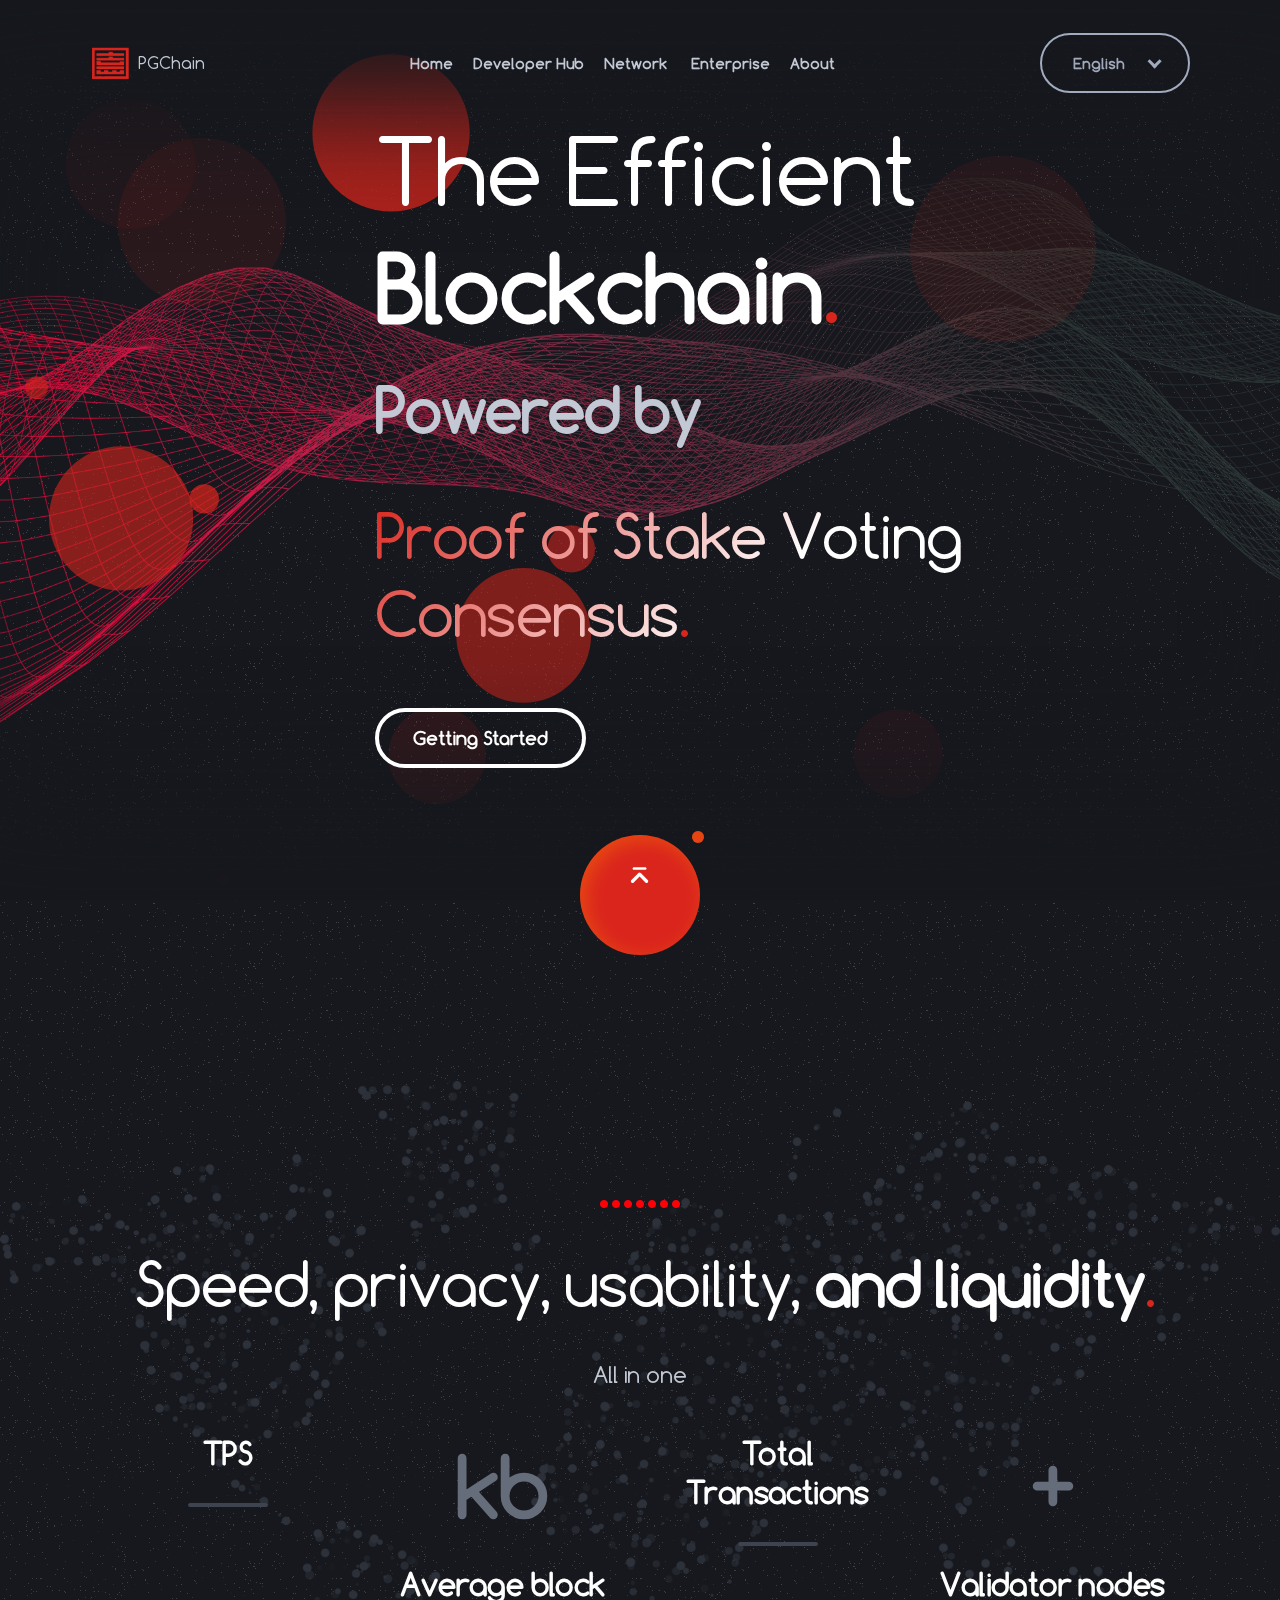
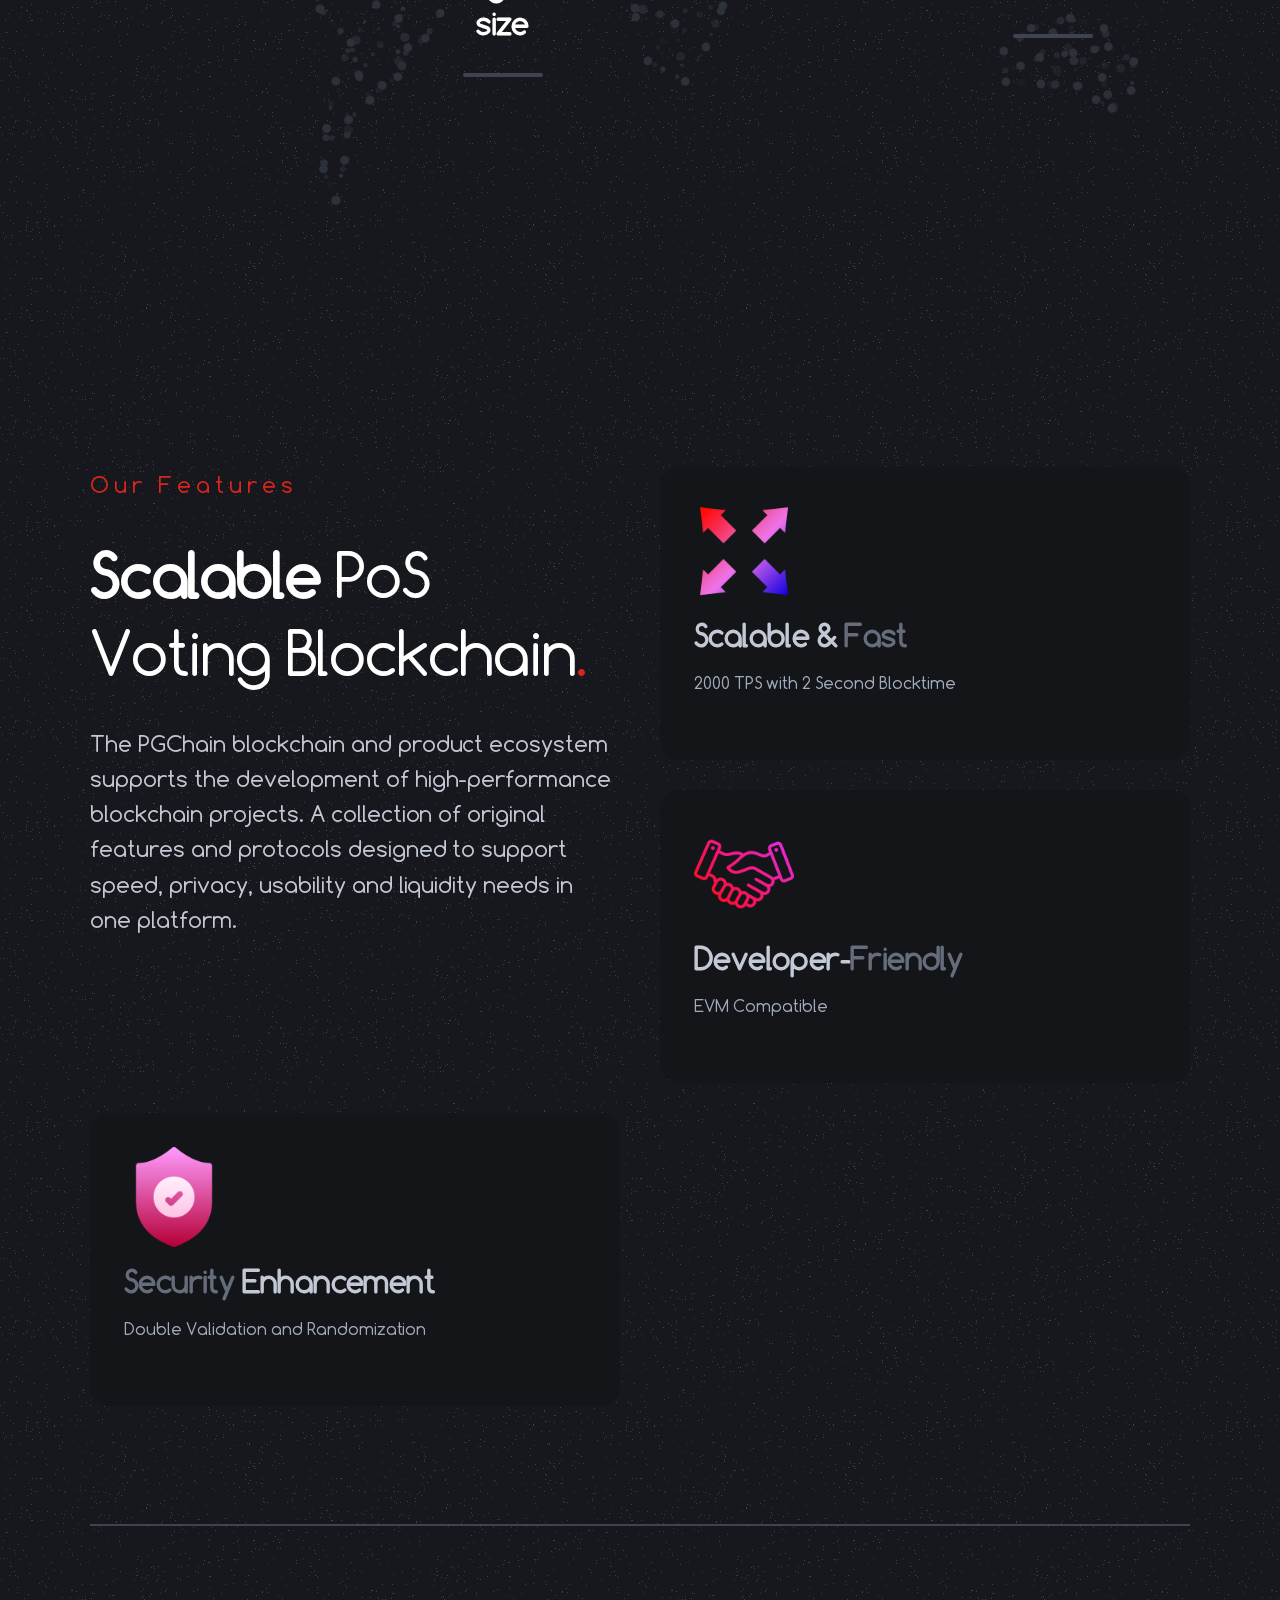
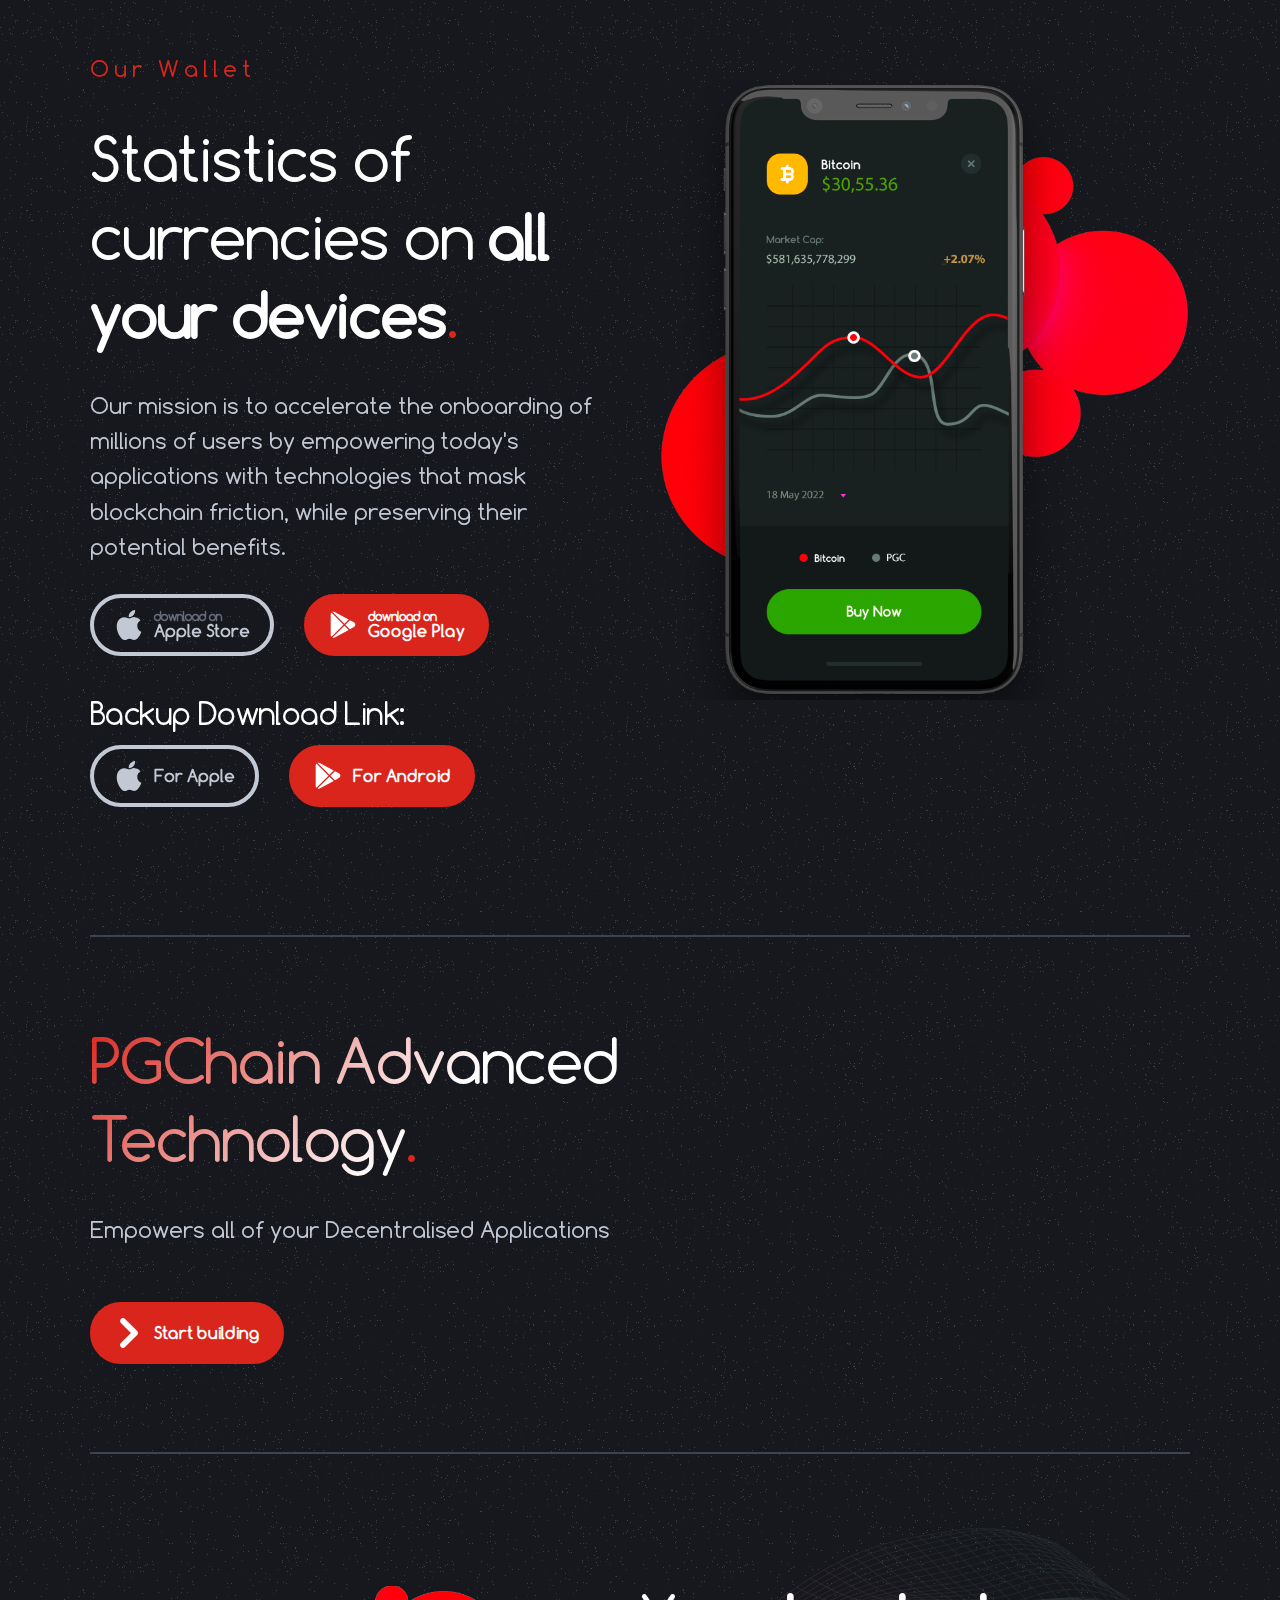
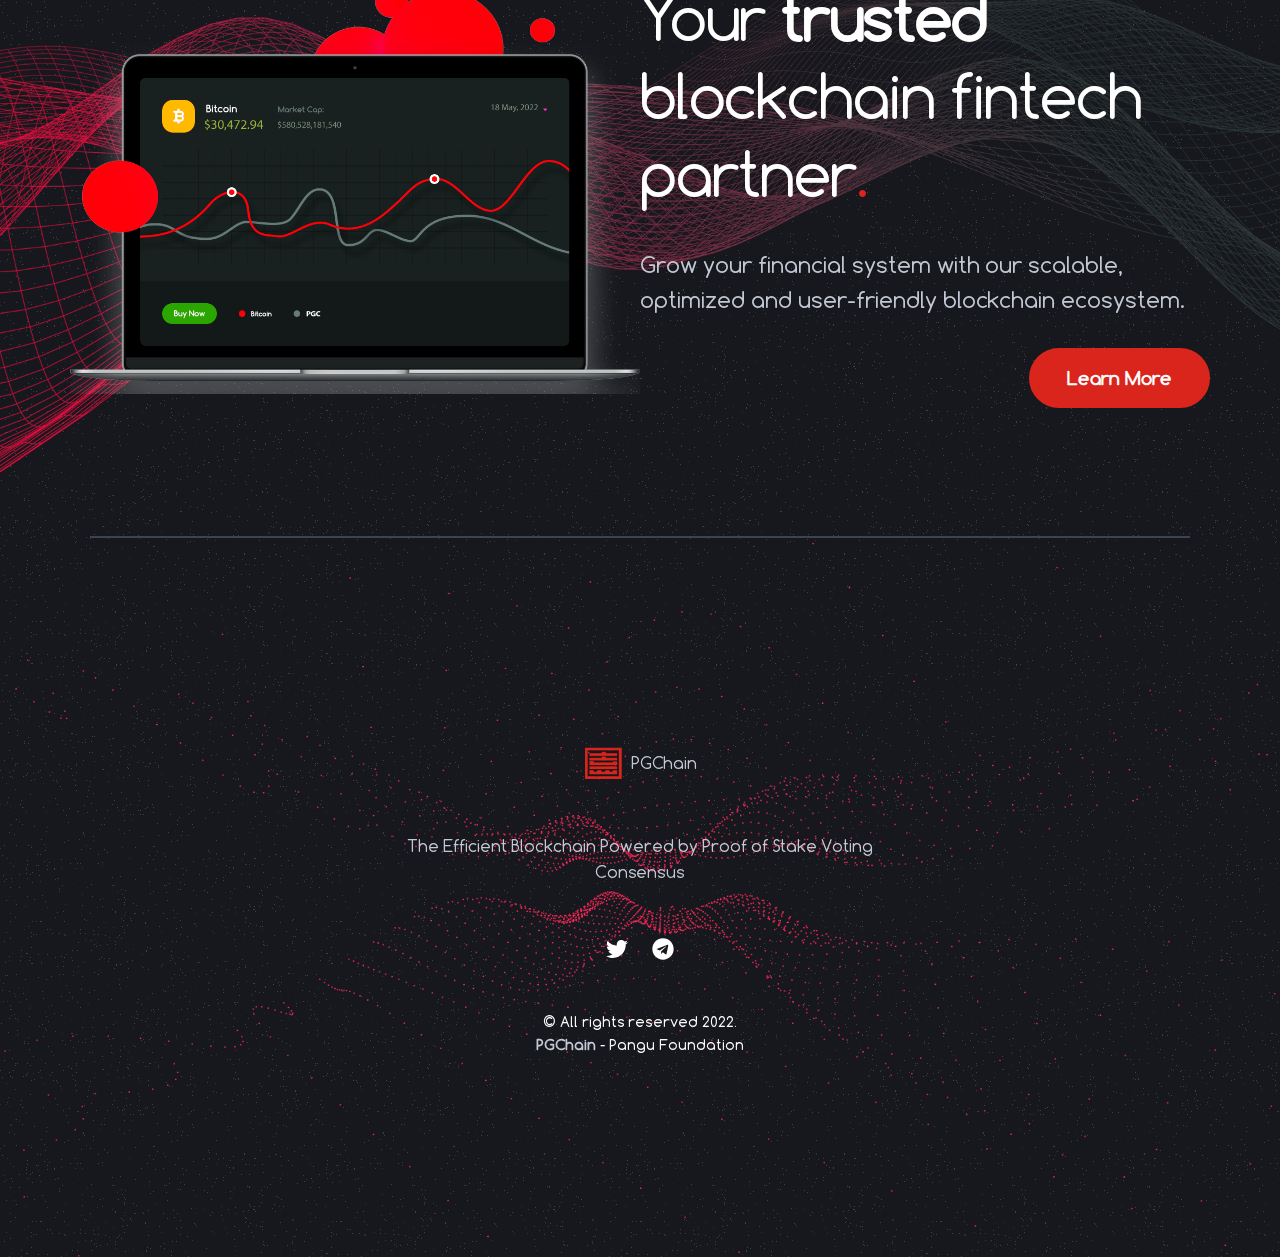
==== commit 88da0715: "update PGWallet 1.0.7" ====
--- a/index.html
+++ b/index.html
@@ -354,7 +354,7 @@
 							</div>
 						</a>
 
-						<a href="https://pgchain.org/release/pgwallet_v1_0_6.apk" class="btn btn--market btn--google btn--with-icon btn--icon-left">
+						<a href="https://pgchain.org/release/pgwallet_v1_0_7.apk" class="btn btn--market btn--google btn--with-icon btn--icon-left">
 							<svg class="woox-icon icon-if-59-play-843782">
 								<use xlink:href="#icon-if-59-play-843782"></use>
 							</svg>
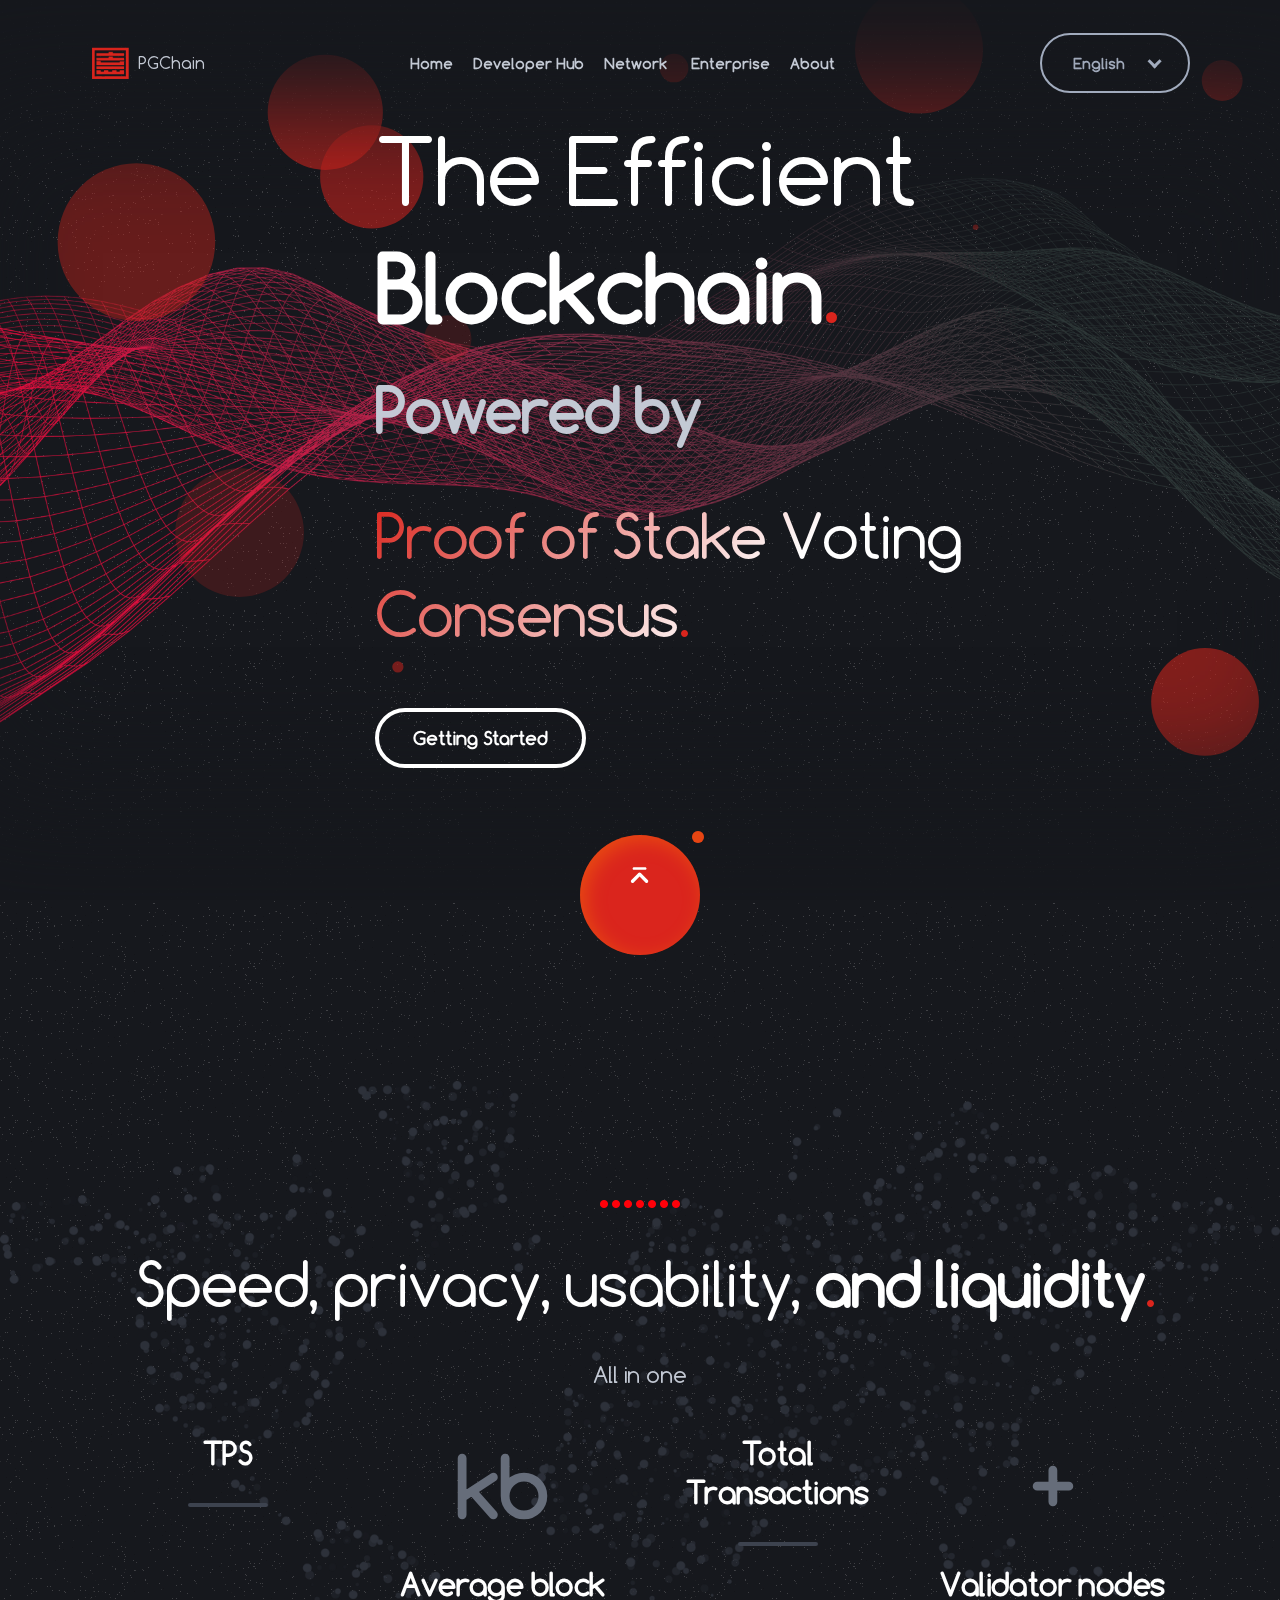
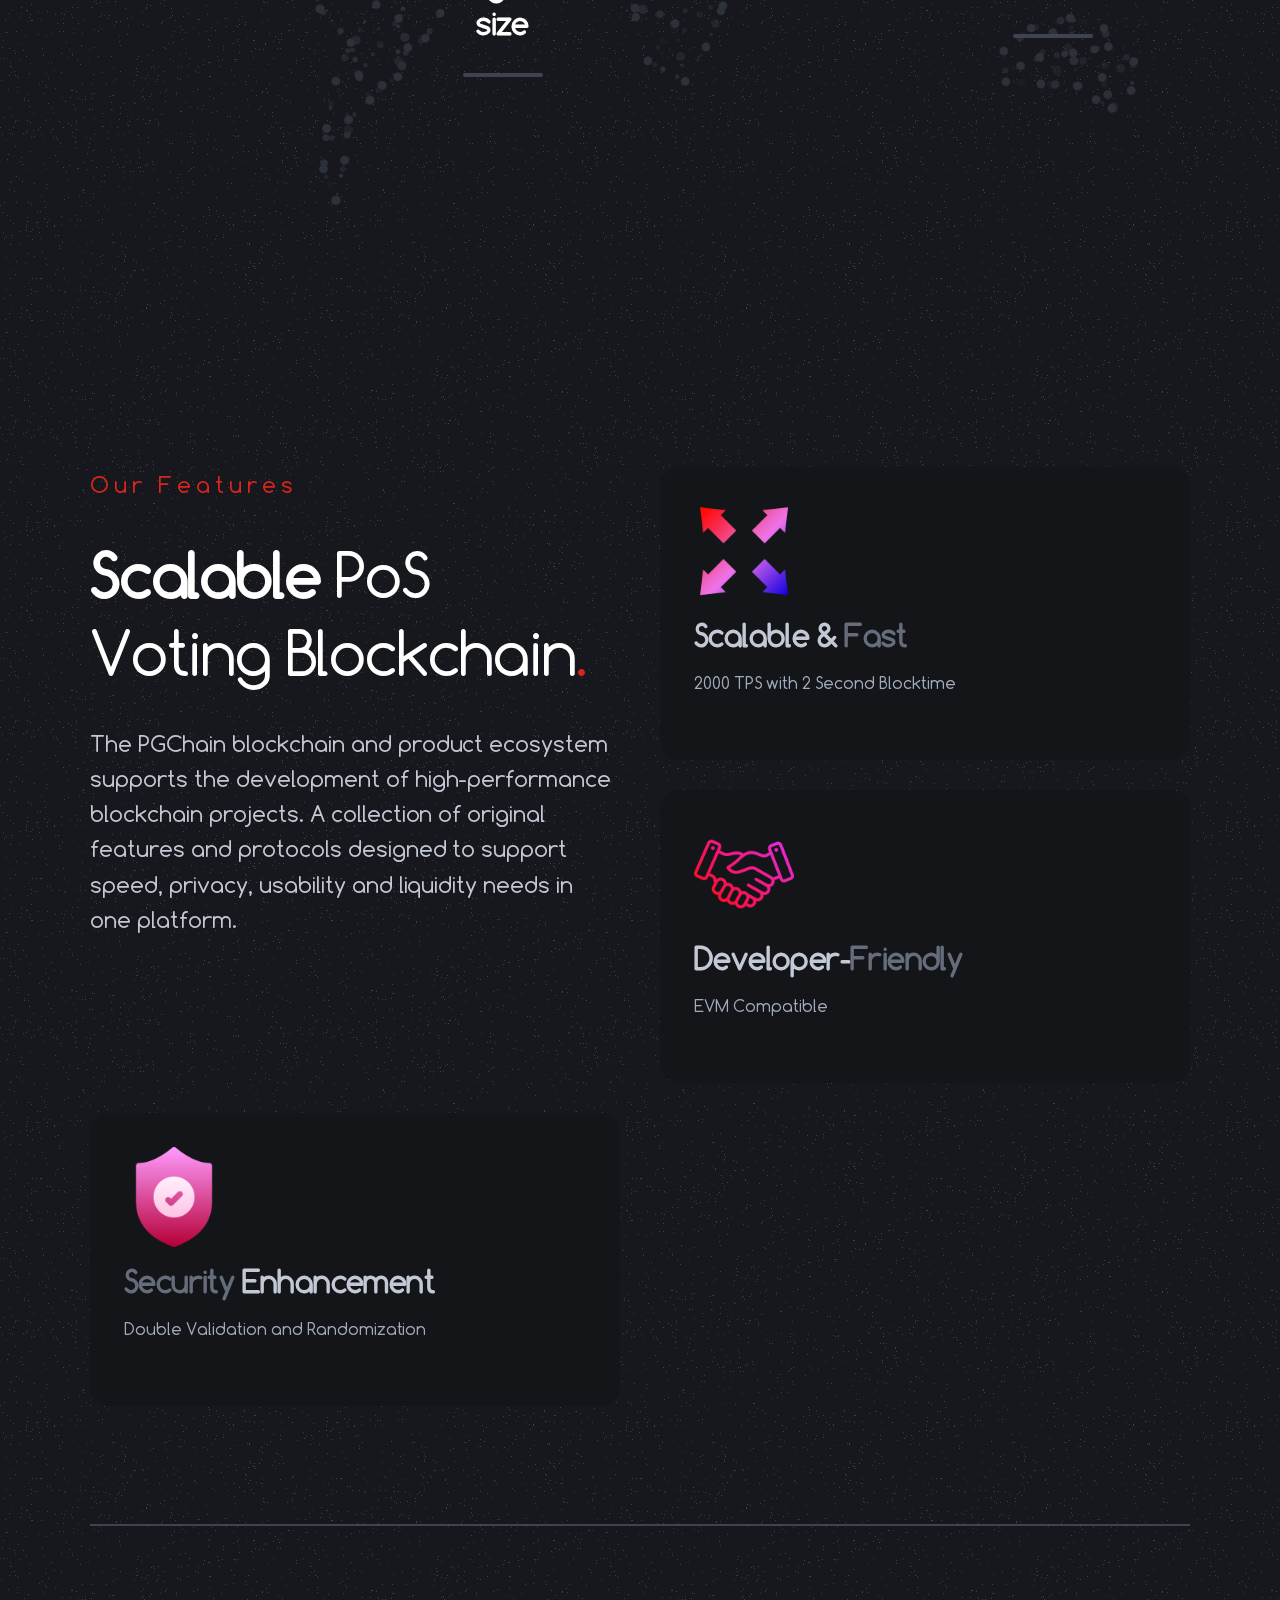
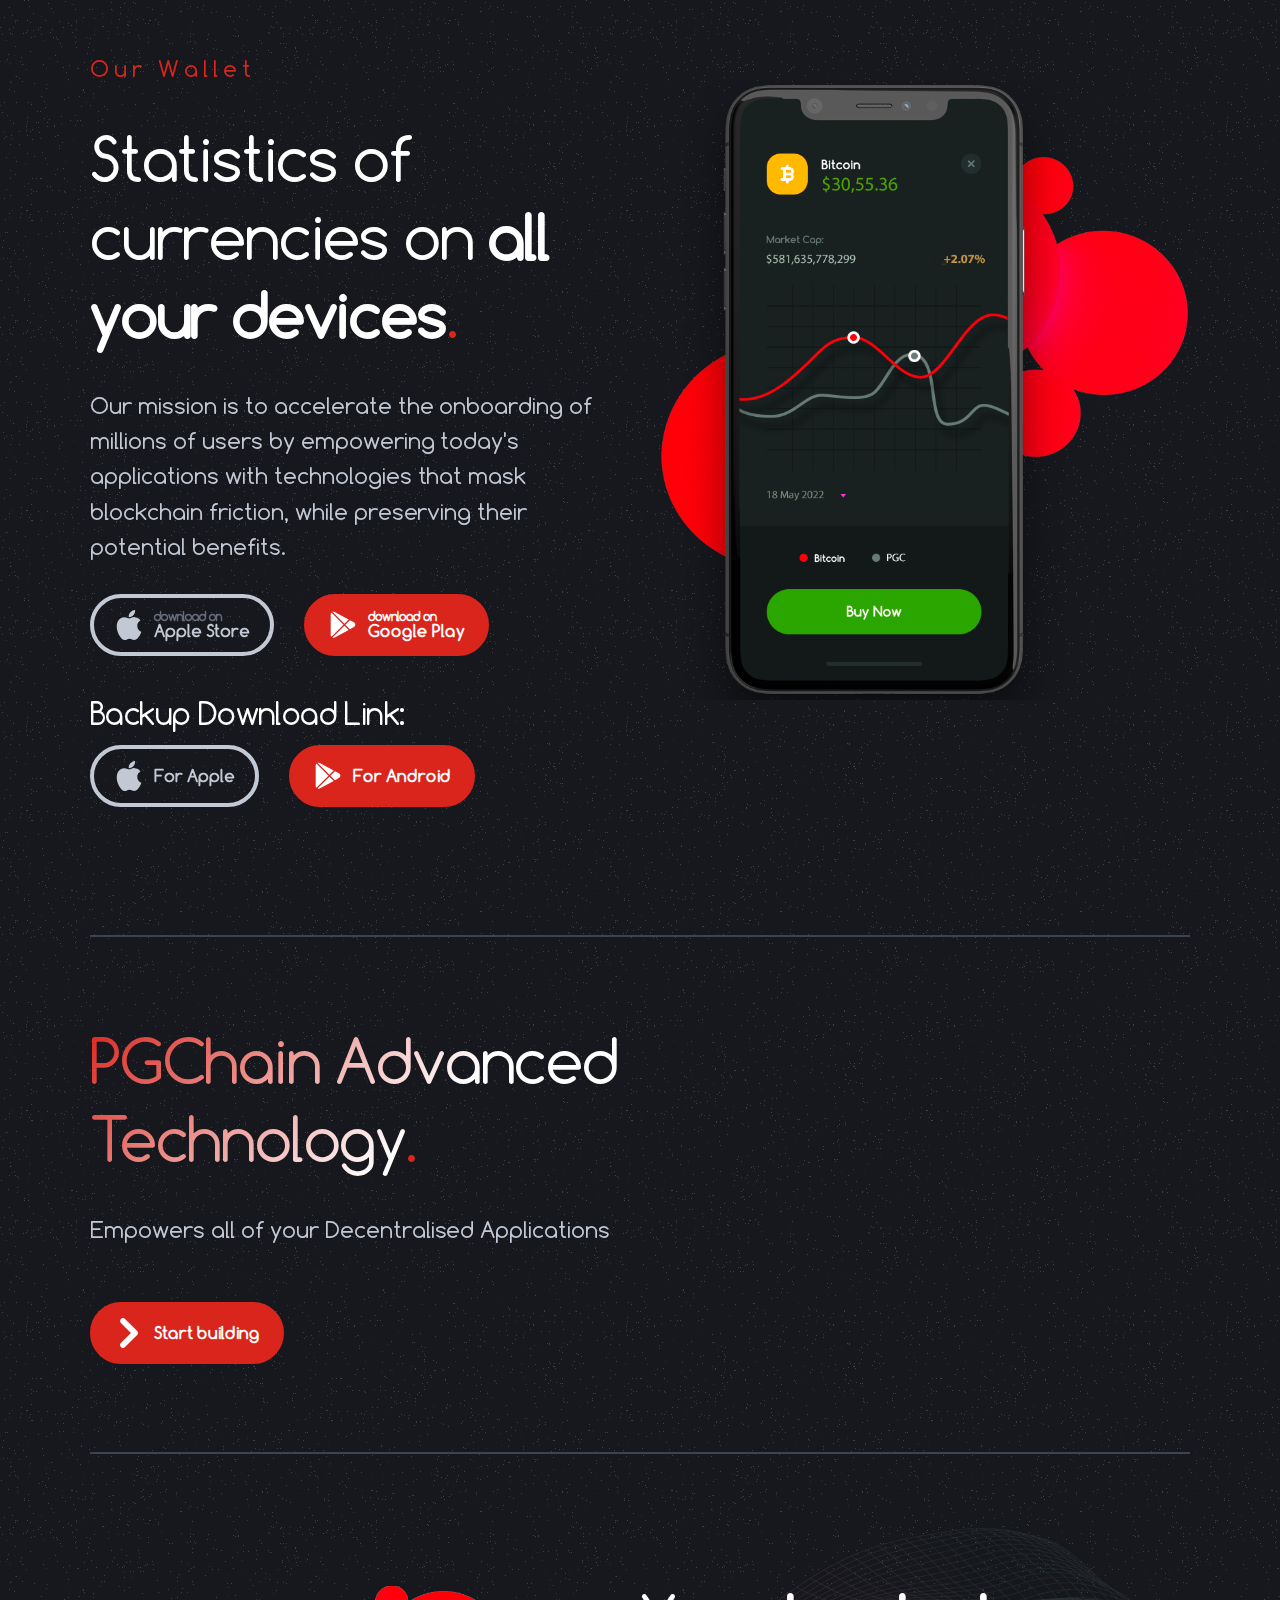
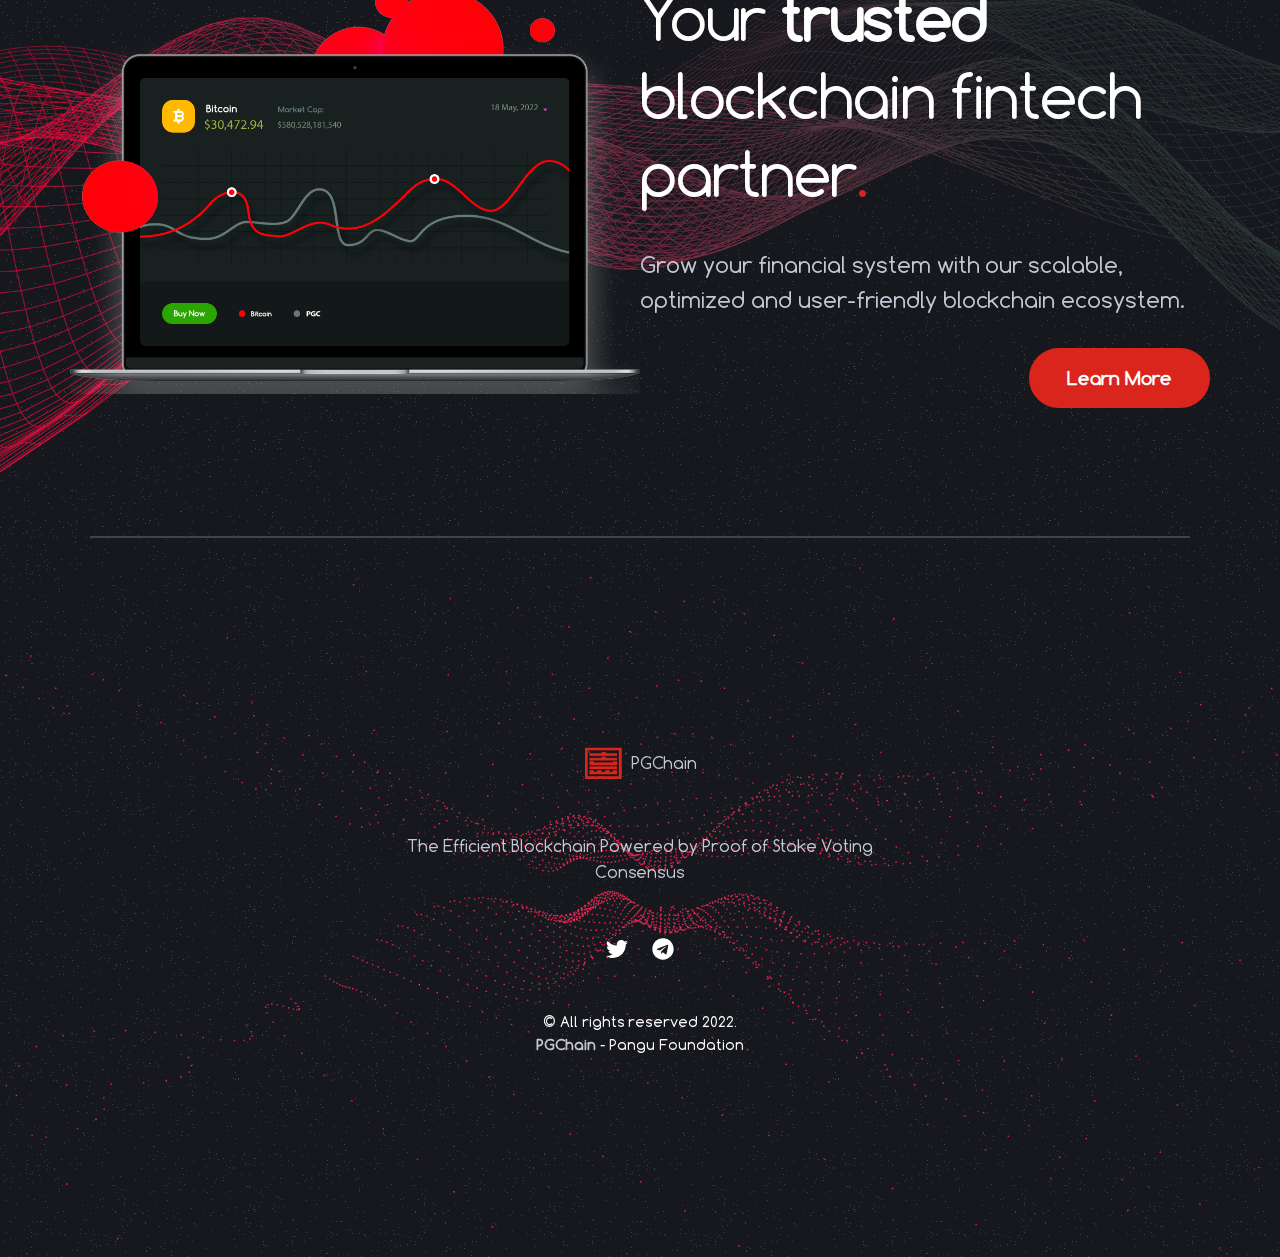
==== commit a52b2d4d: "update android download link" ====
--- a/index.html
+++ b/index.html
@@ -354,7 +354,7 @@
 							</div>
 						</a>
 
-						<a href="https://pgchain.org/release/pgwallet_v1_0_7.apk" class="btn btn--market btn--google btn--with-icon btn--icon-left">
+						<a href="https://pgchain.org/release/pgwallet_v1_0_8.apk" class="btn btn--market btn--google btn--with-icon btn--icon-left">
 							<svg class="woox-icon icon-if-59-play-843782">
 								<use xlink:href="#icon-if-59-play-843782"></use>
 							</svg>
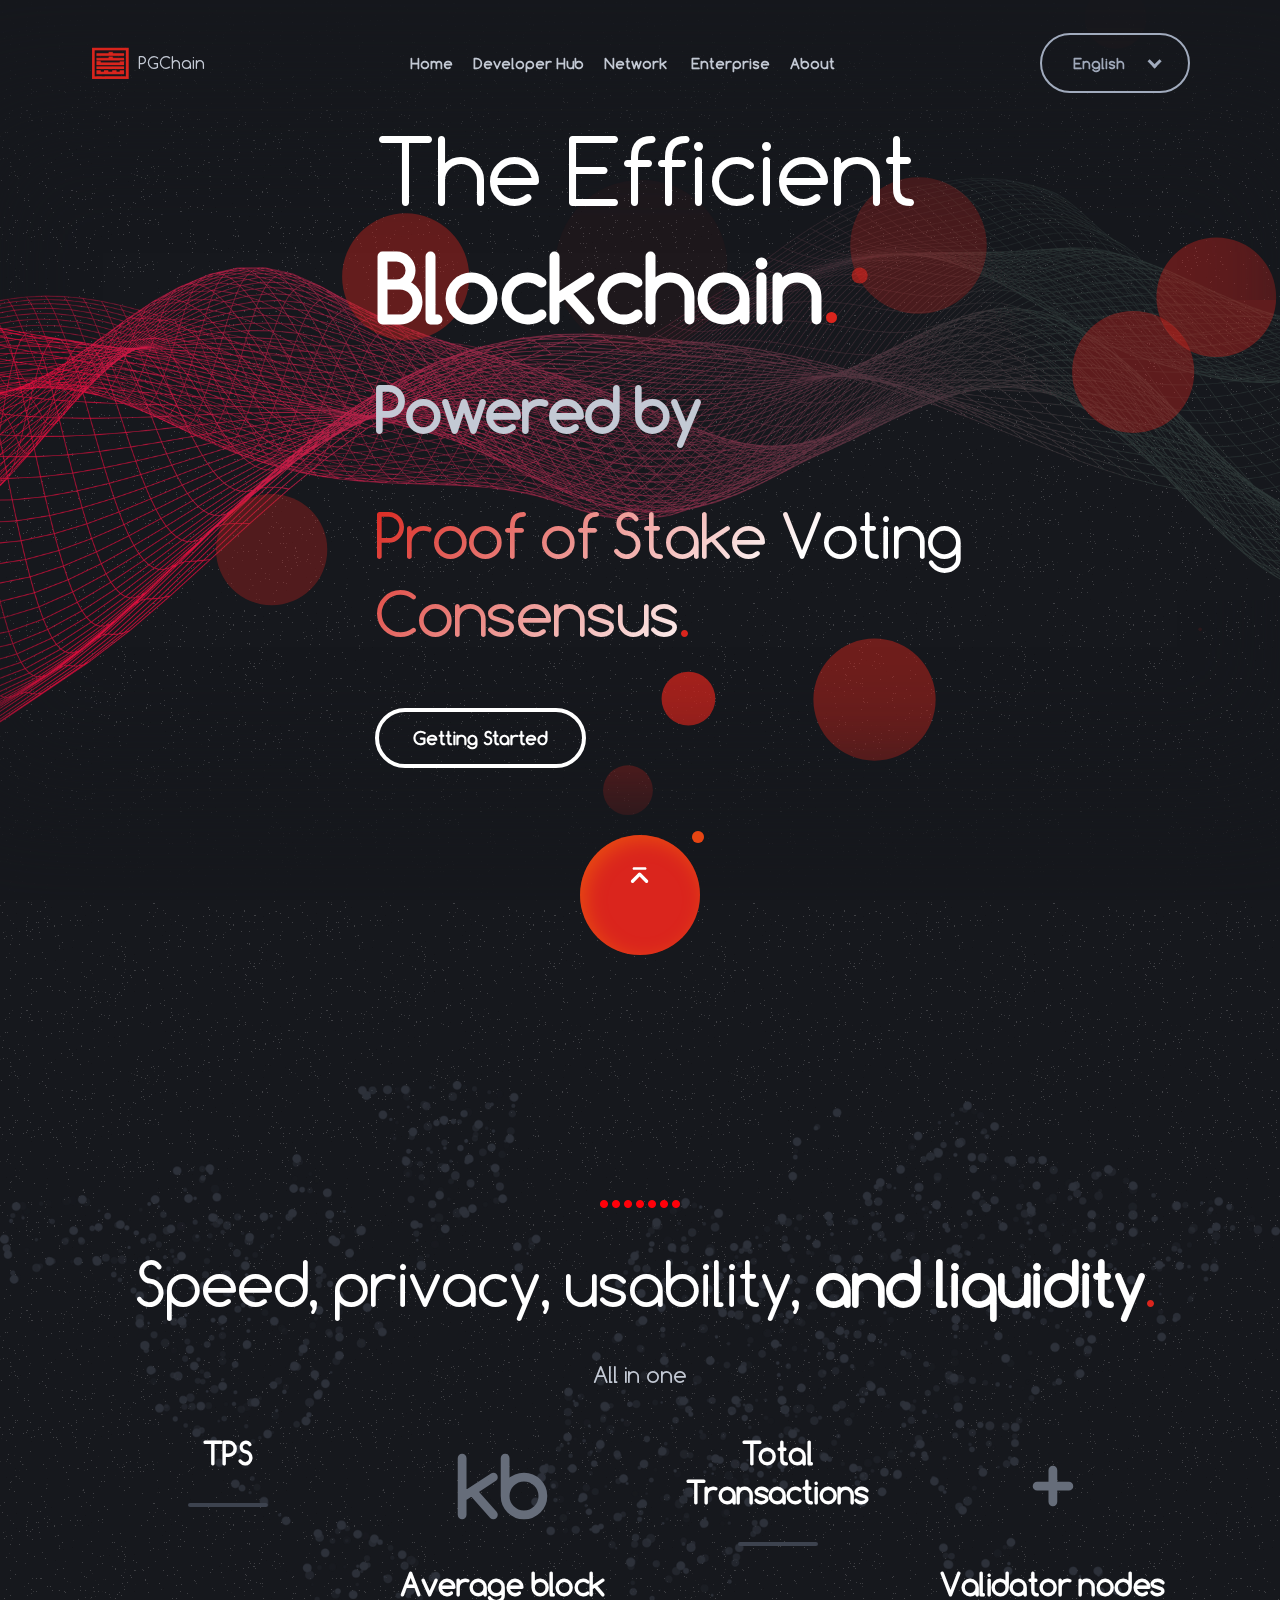
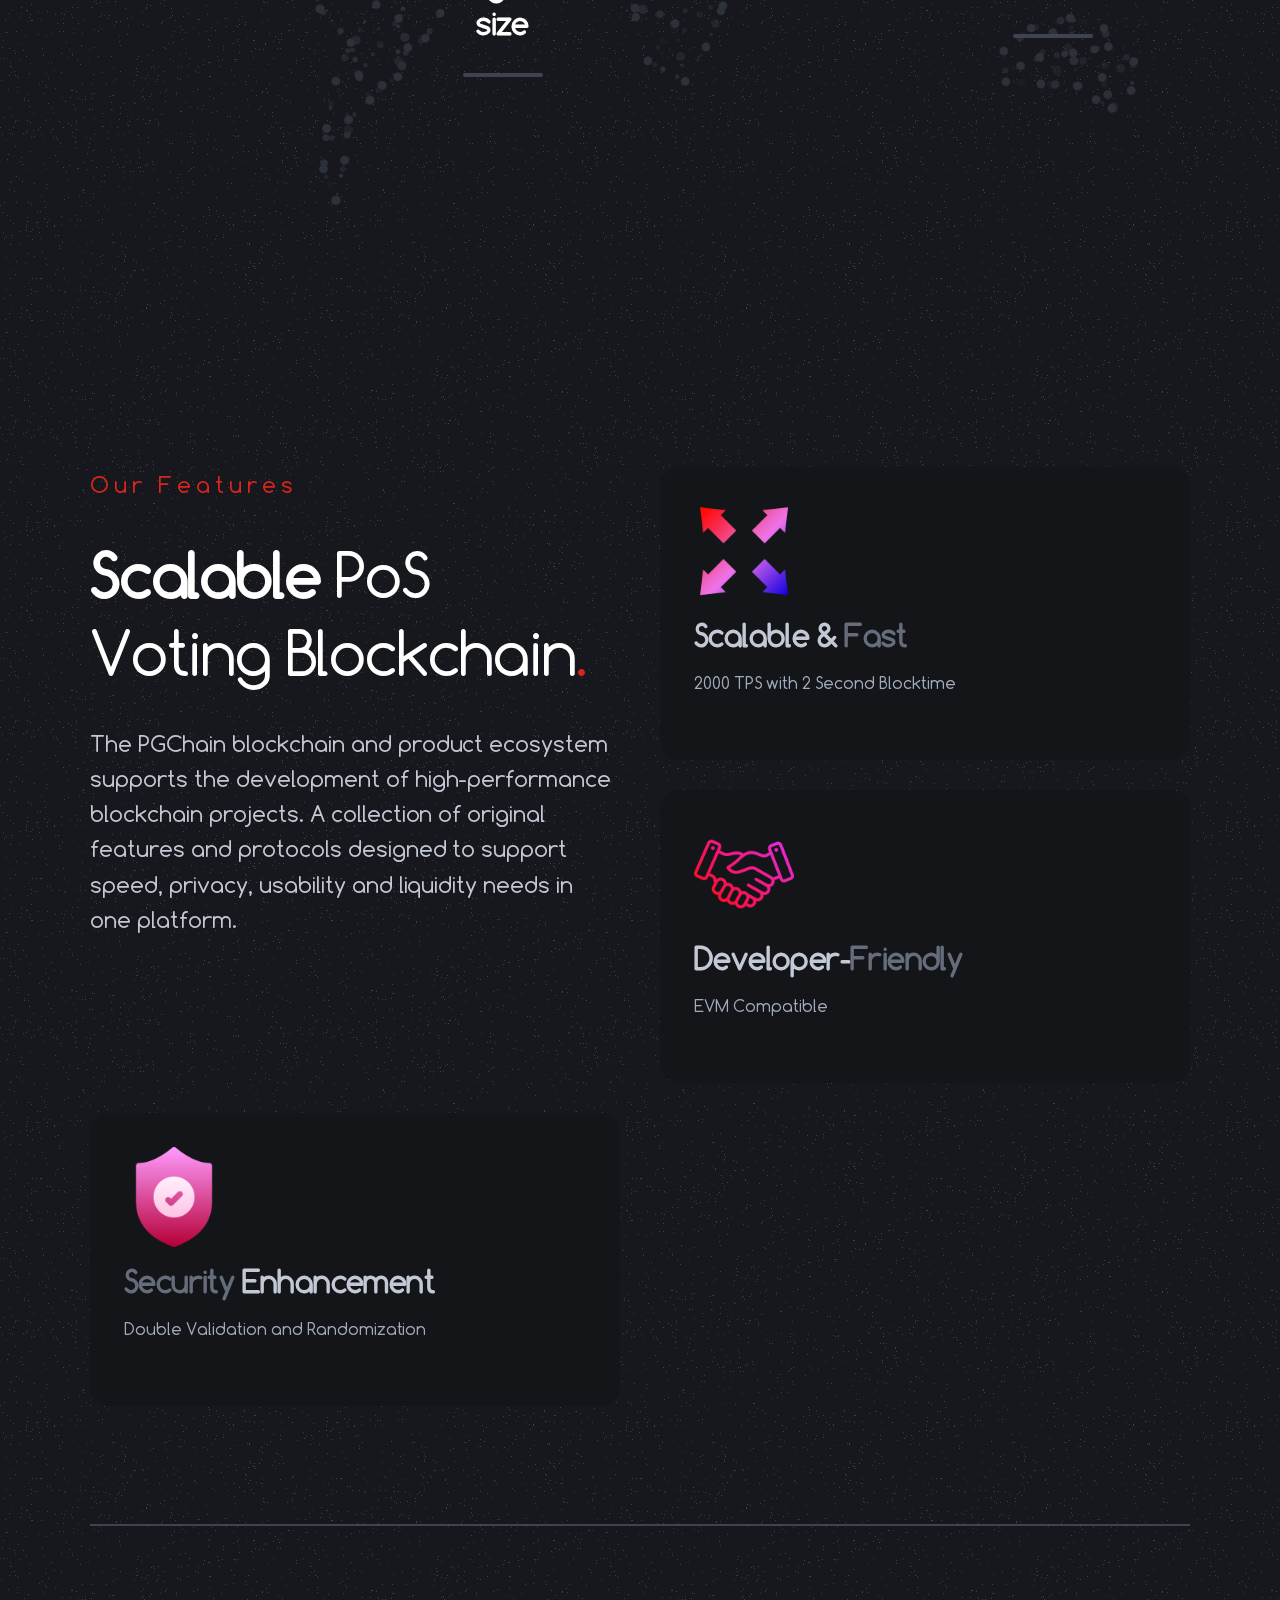
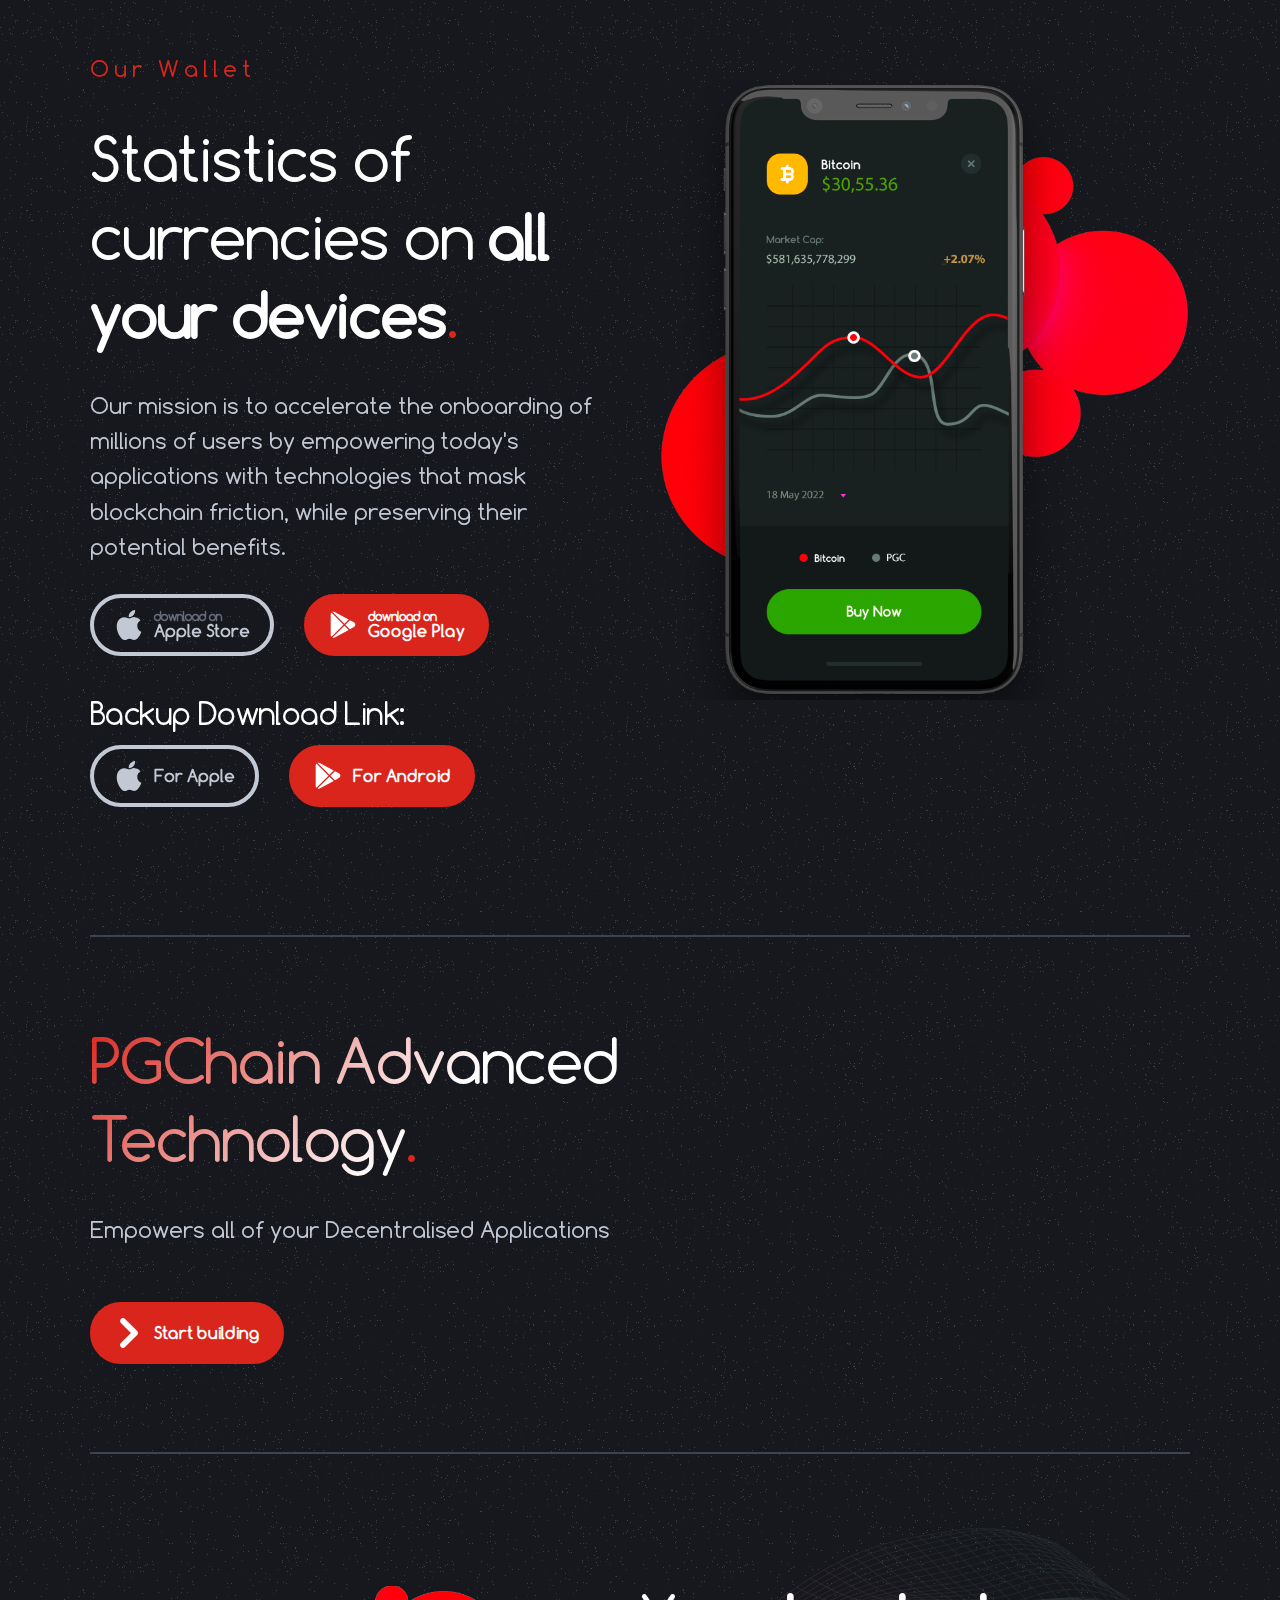
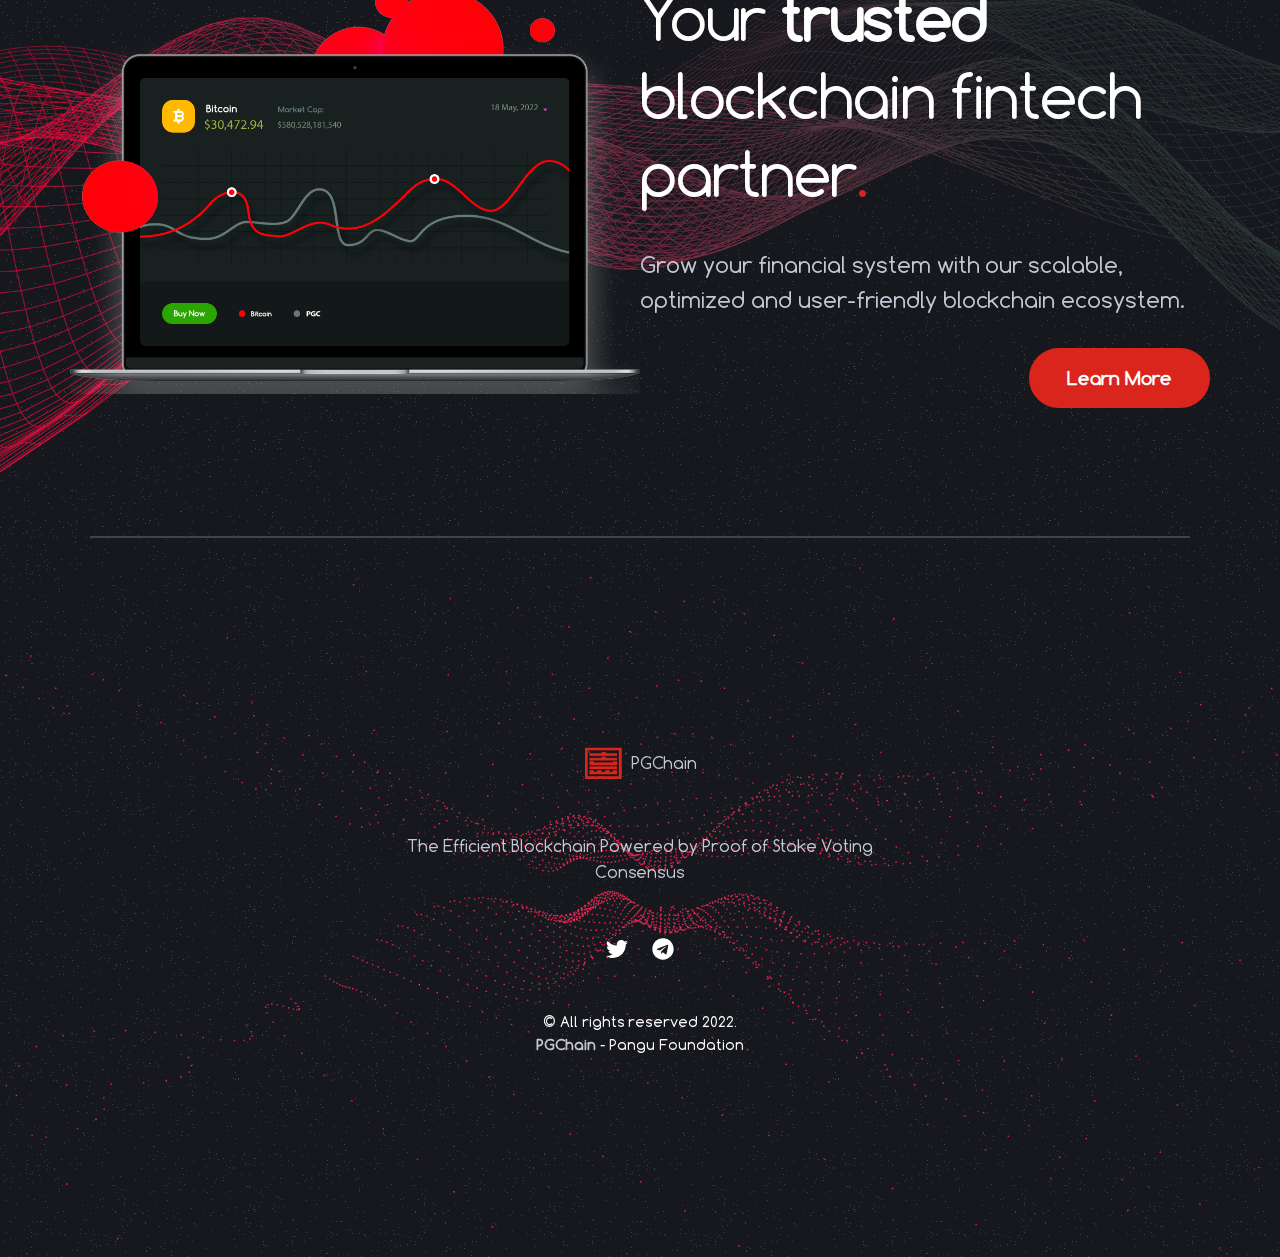
==== commit 5ab28db9: "update pgwallet v1.0.9" ====
--- a/index.html
+++ b/index.html
@@ -354,7 +354,7 @@
 							</div>
 						</a>
 
-						<a href="https://pgchain.org/release/pgwallet_v1_0_8.apk" class="btn btn--market btn--google btn--with-icon btn--icon-left">
+						<a href="https://pgchain.org/release/pgwallet_v1_0_9.apk" class="btn btn--market btn--google btn--with-icon btn--icon-left">
 							<svg class="woox-icon icon-if-59-play-843782">
 								<use xlink:href="#icon-if-59-play-843782"></use>
 							</svg>
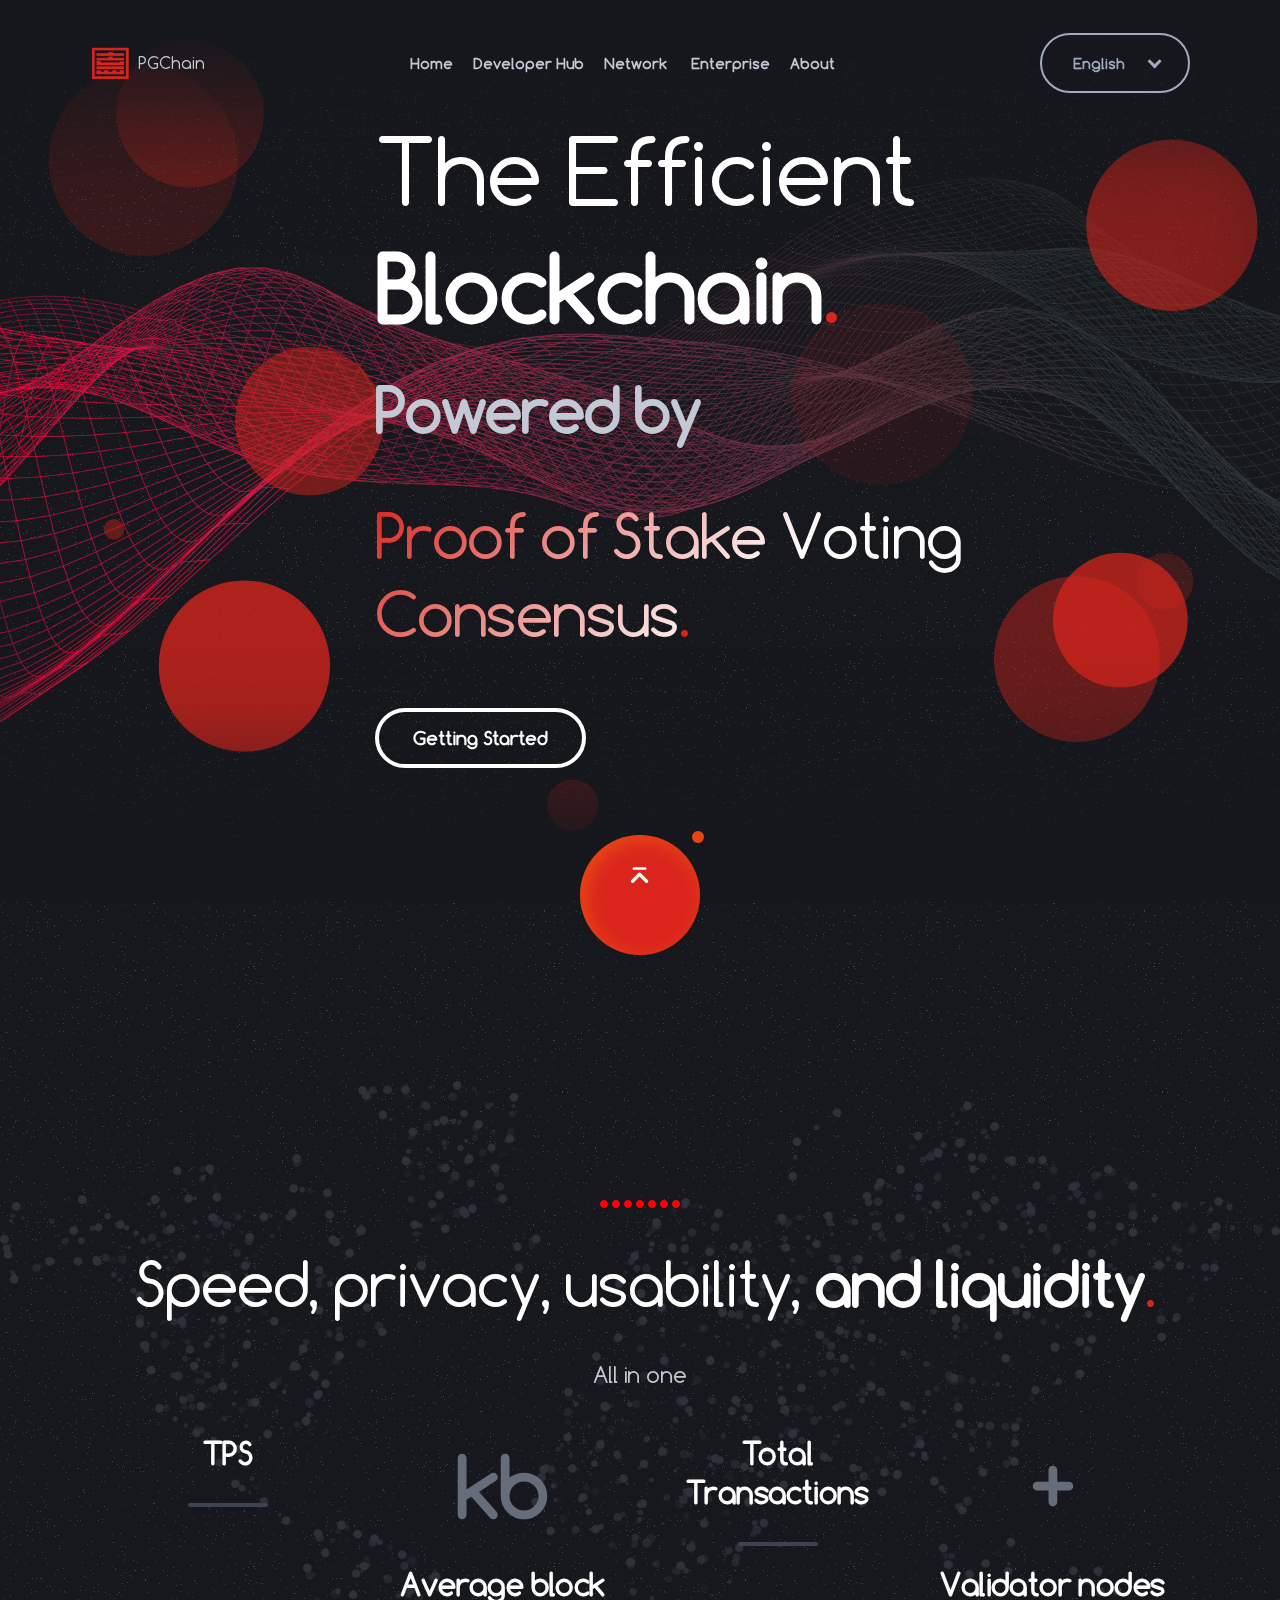
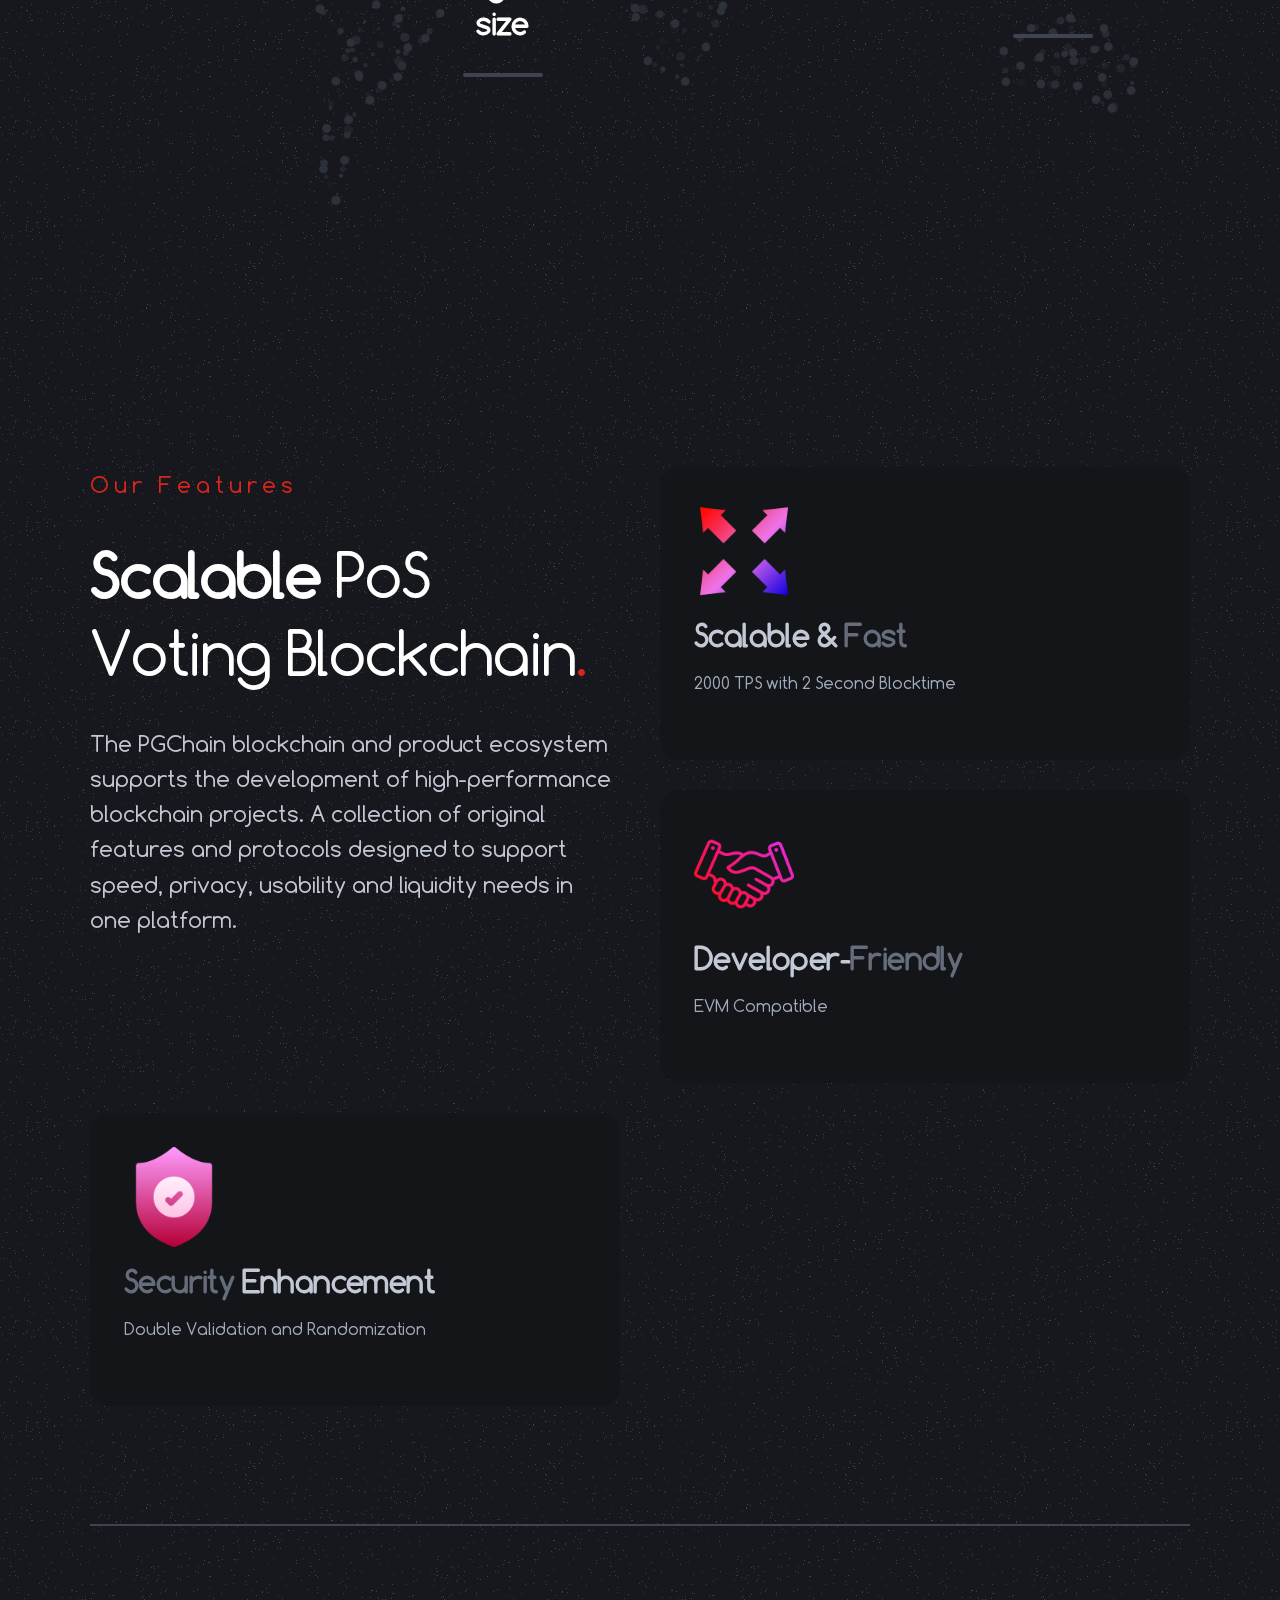
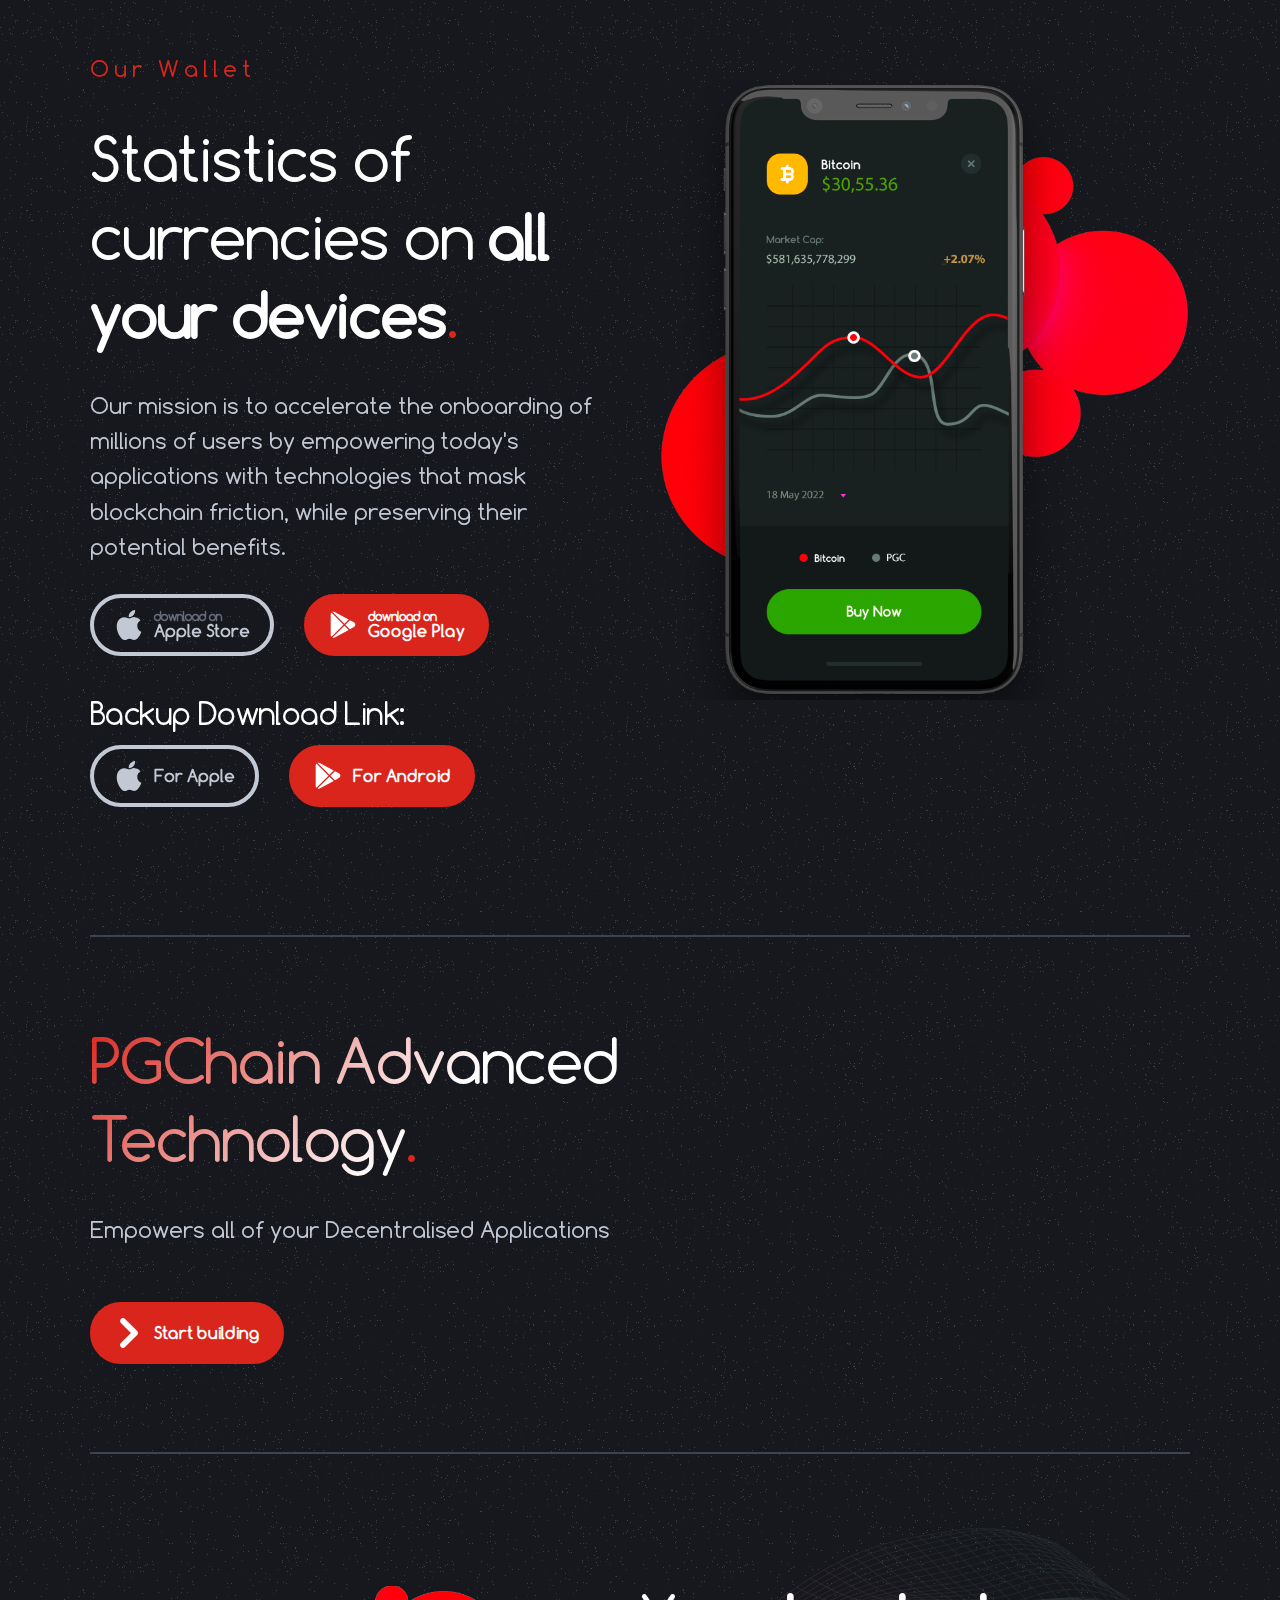
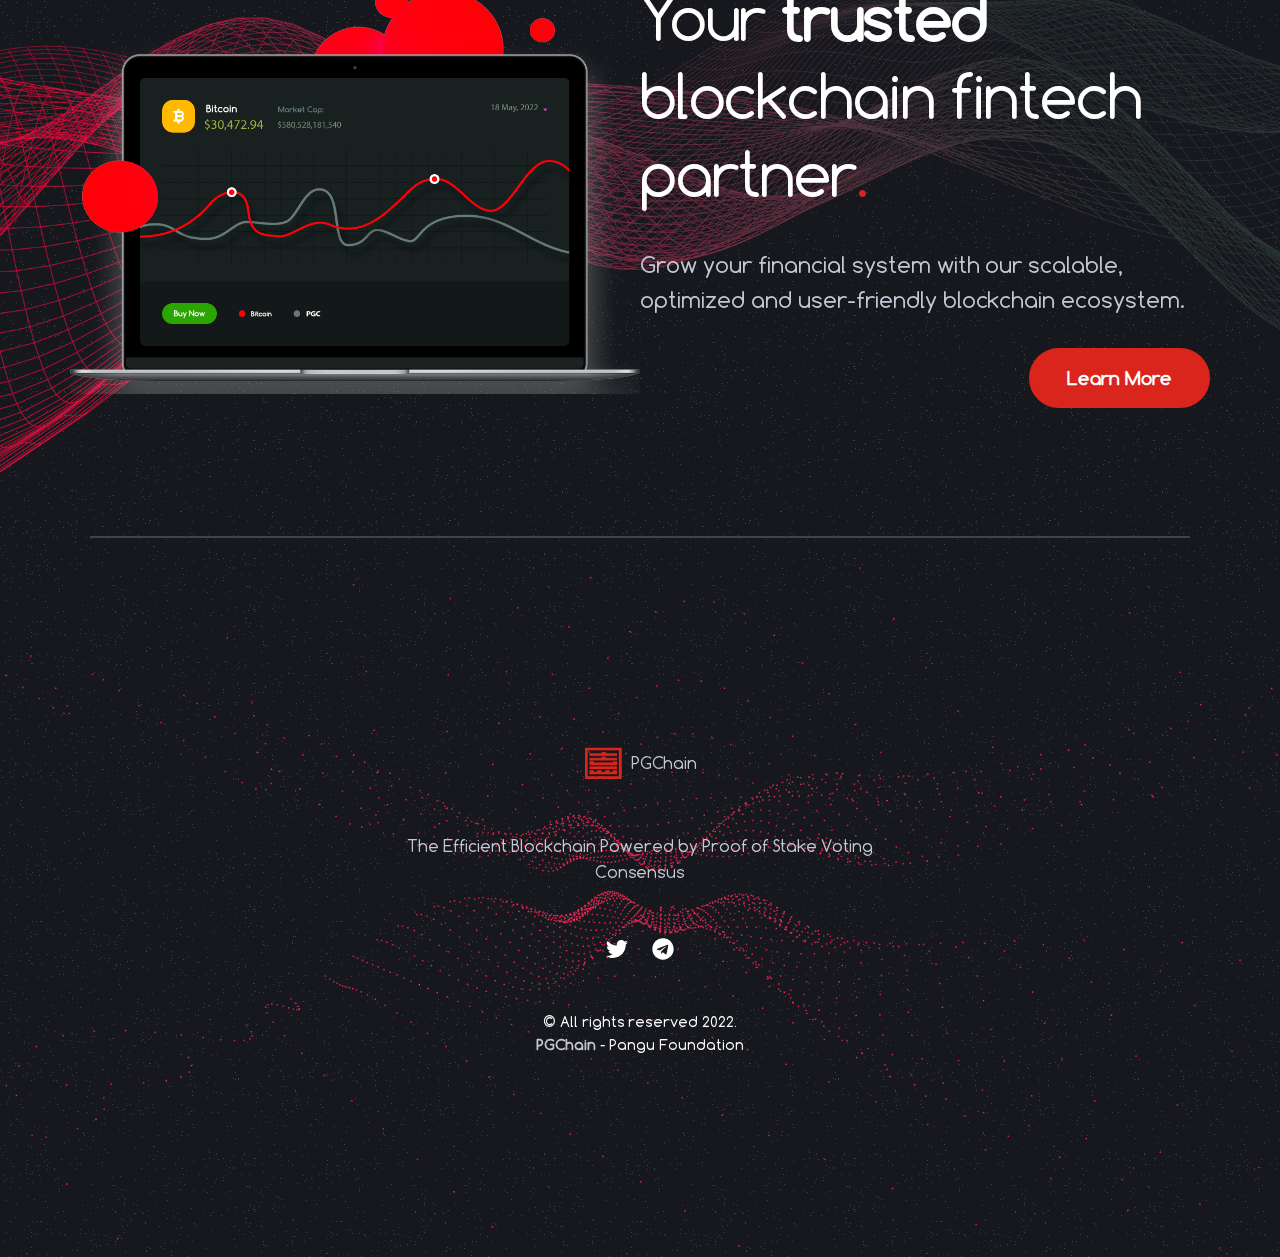
==== commit 8723680e: "update pgwallet download link" ====
--- a/index.html
+++ b/index.html
@@ -354,7 +354,7 @@
 							</div>
 						</a>
 
-						<a href="https://pgchain.org/release/pgwallet_v1_0_9.apk" class="btn btn--market btn--google btn--with-icon btn--icon-left">
+						<a href="https://pgchain.org/release/pgwallet_v2_0_0.apk" class="btn btn--market btn--google btn--with-icon btn--icon-left">
 							<svg class="woox-icon icon-if-59-play-843782">
 								<use xlink:href="#icon-if-59-play-843782"></use>
 							</svg>
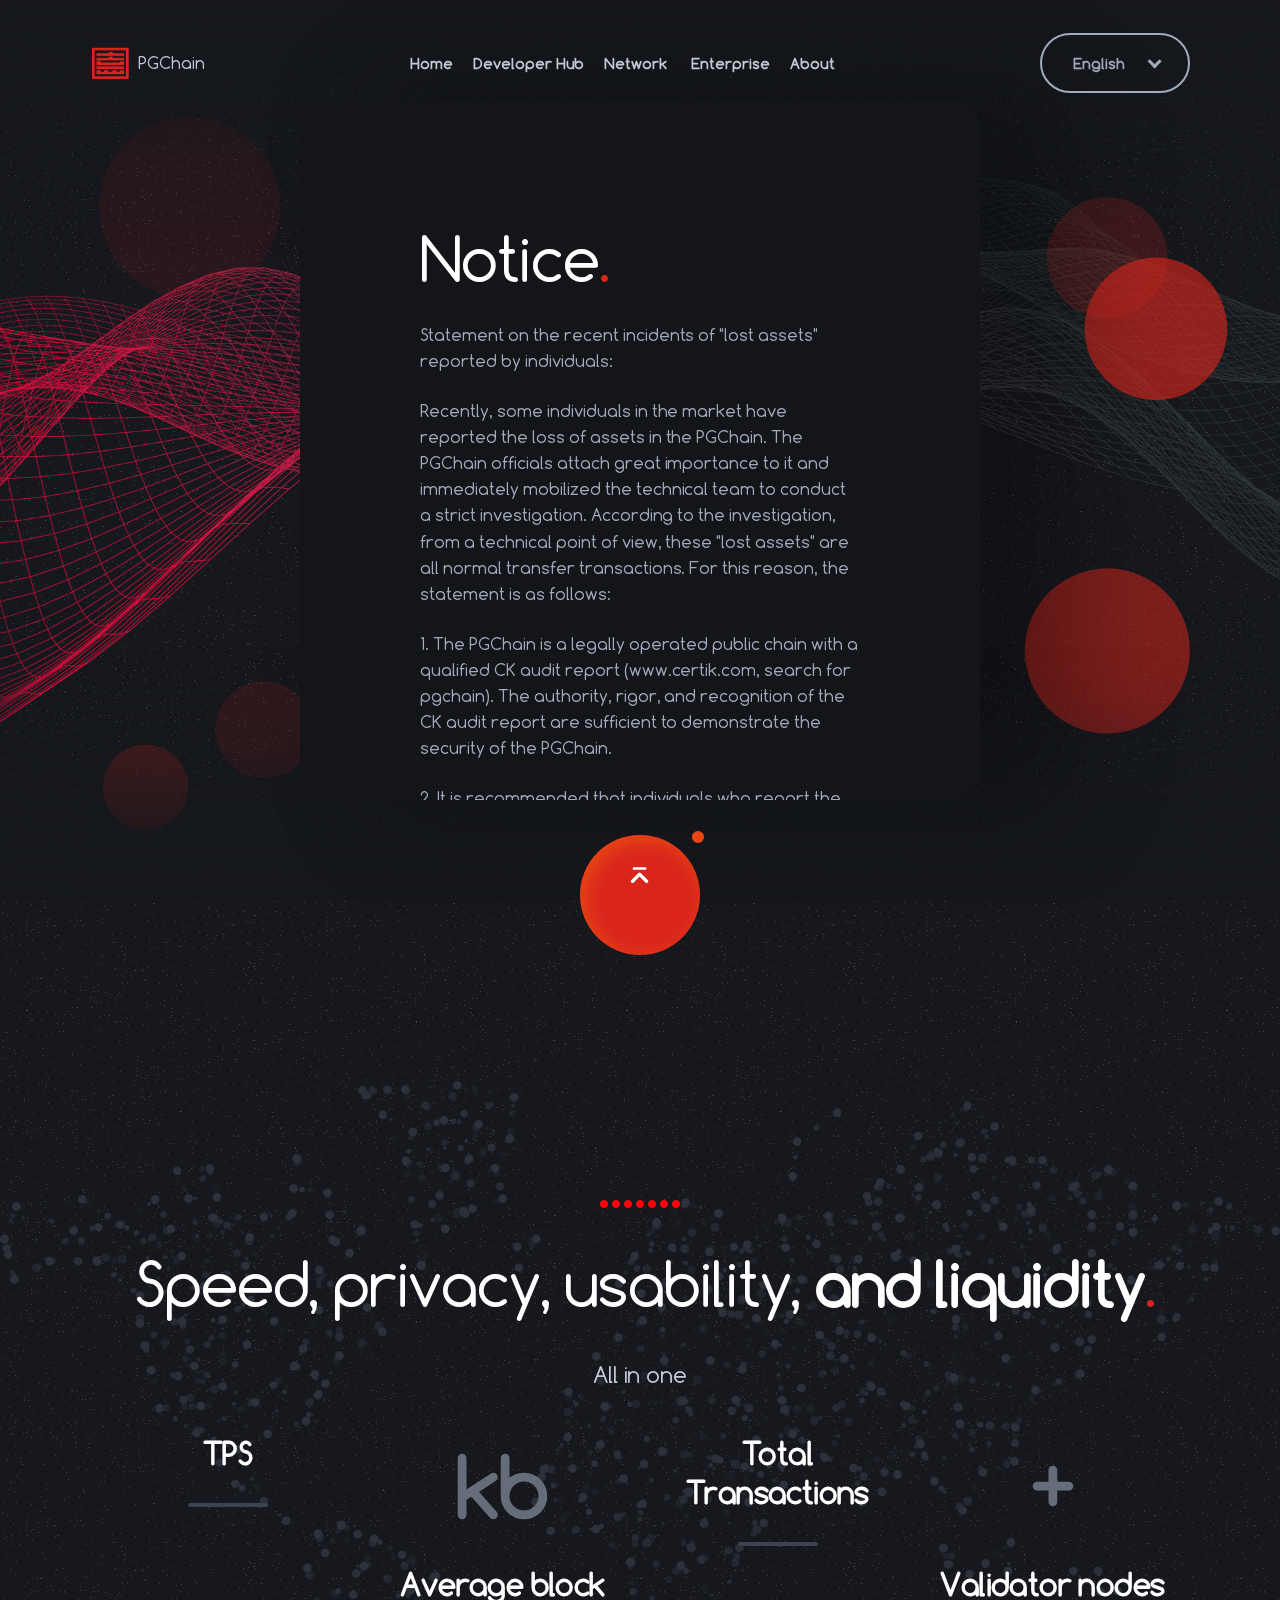
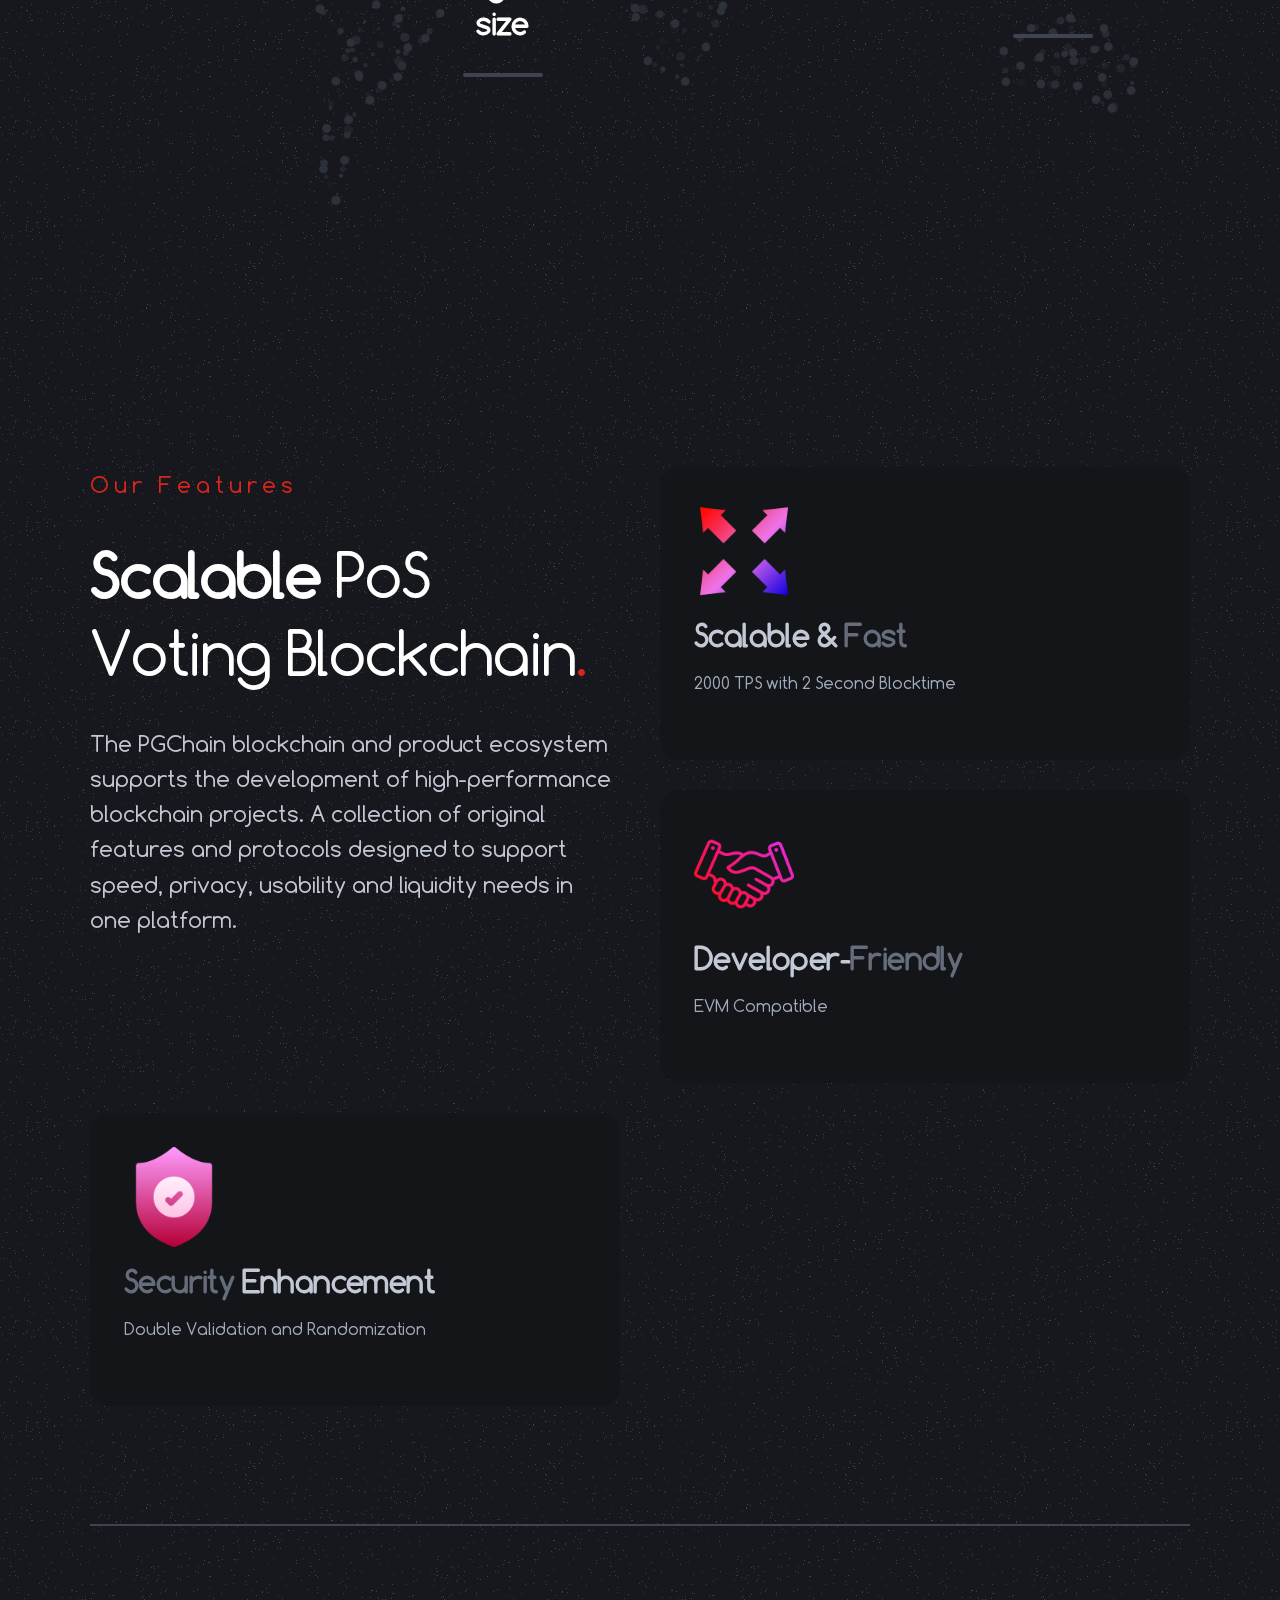
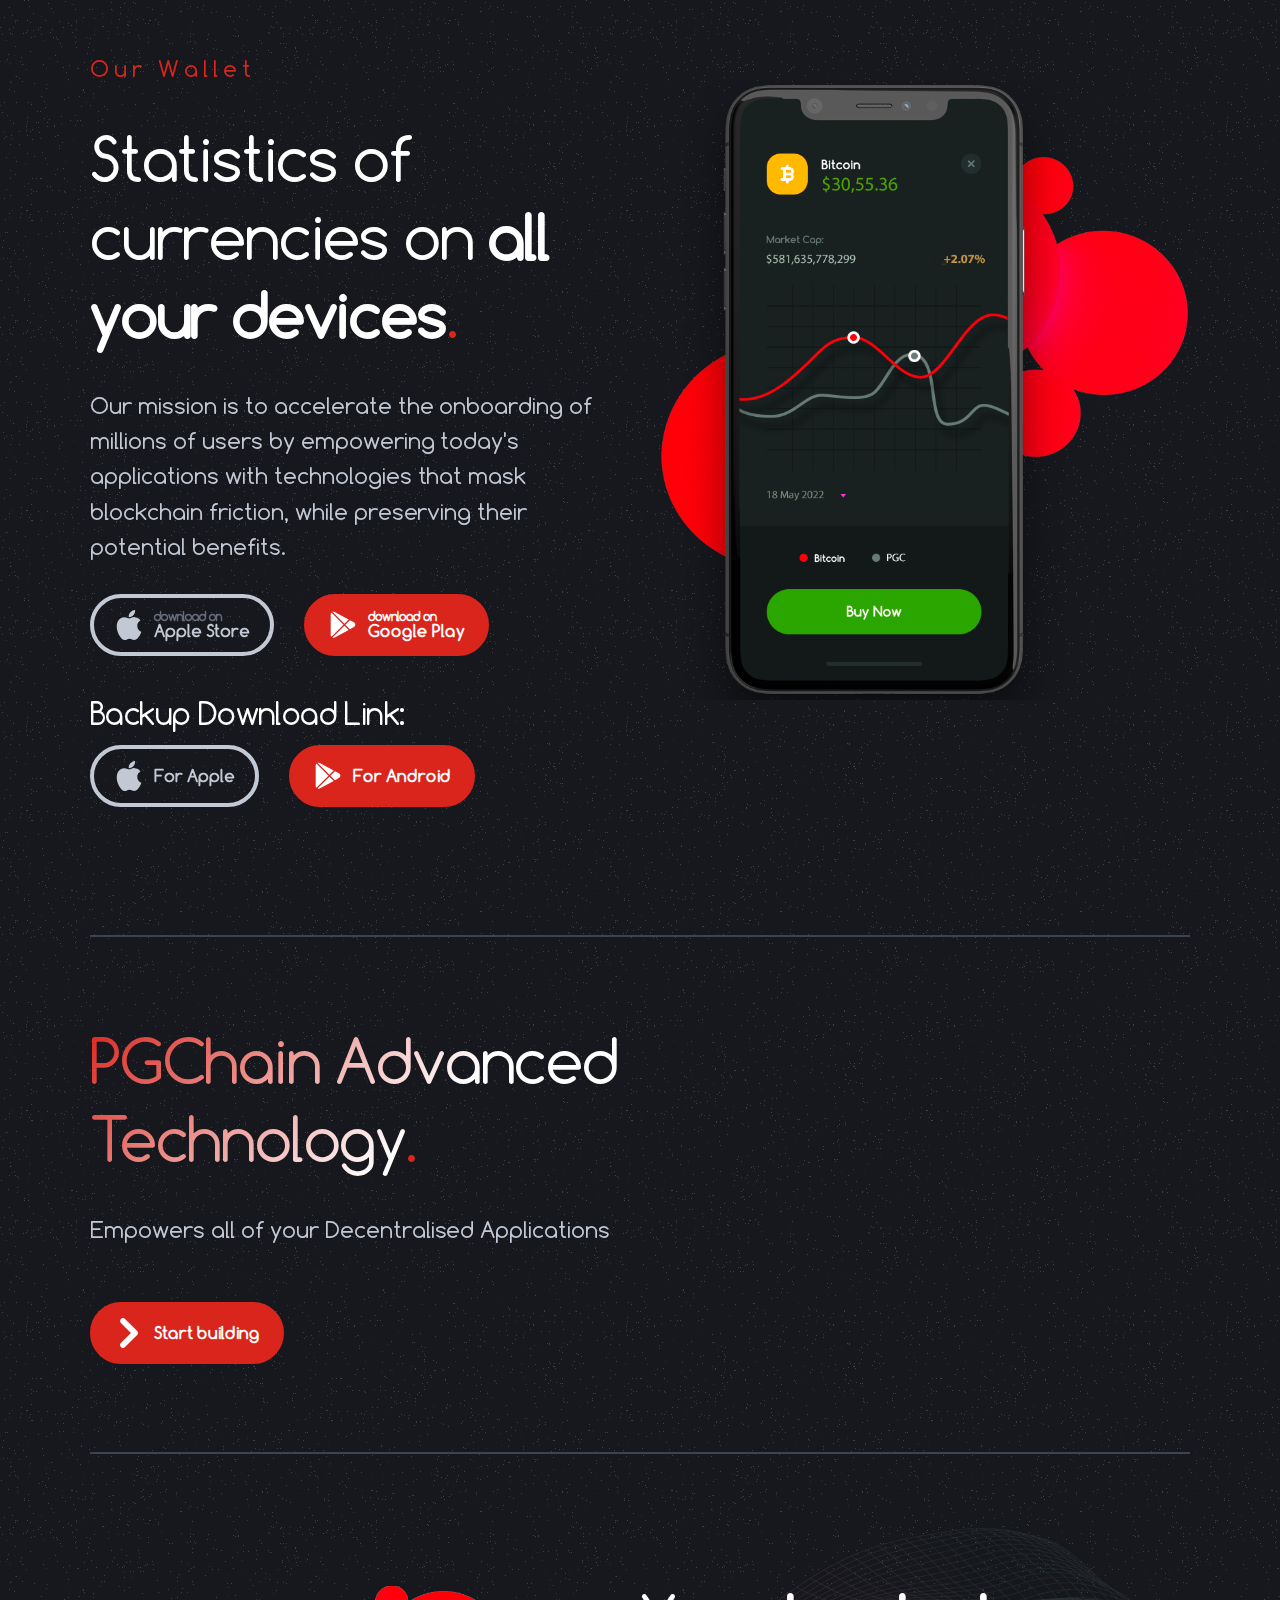
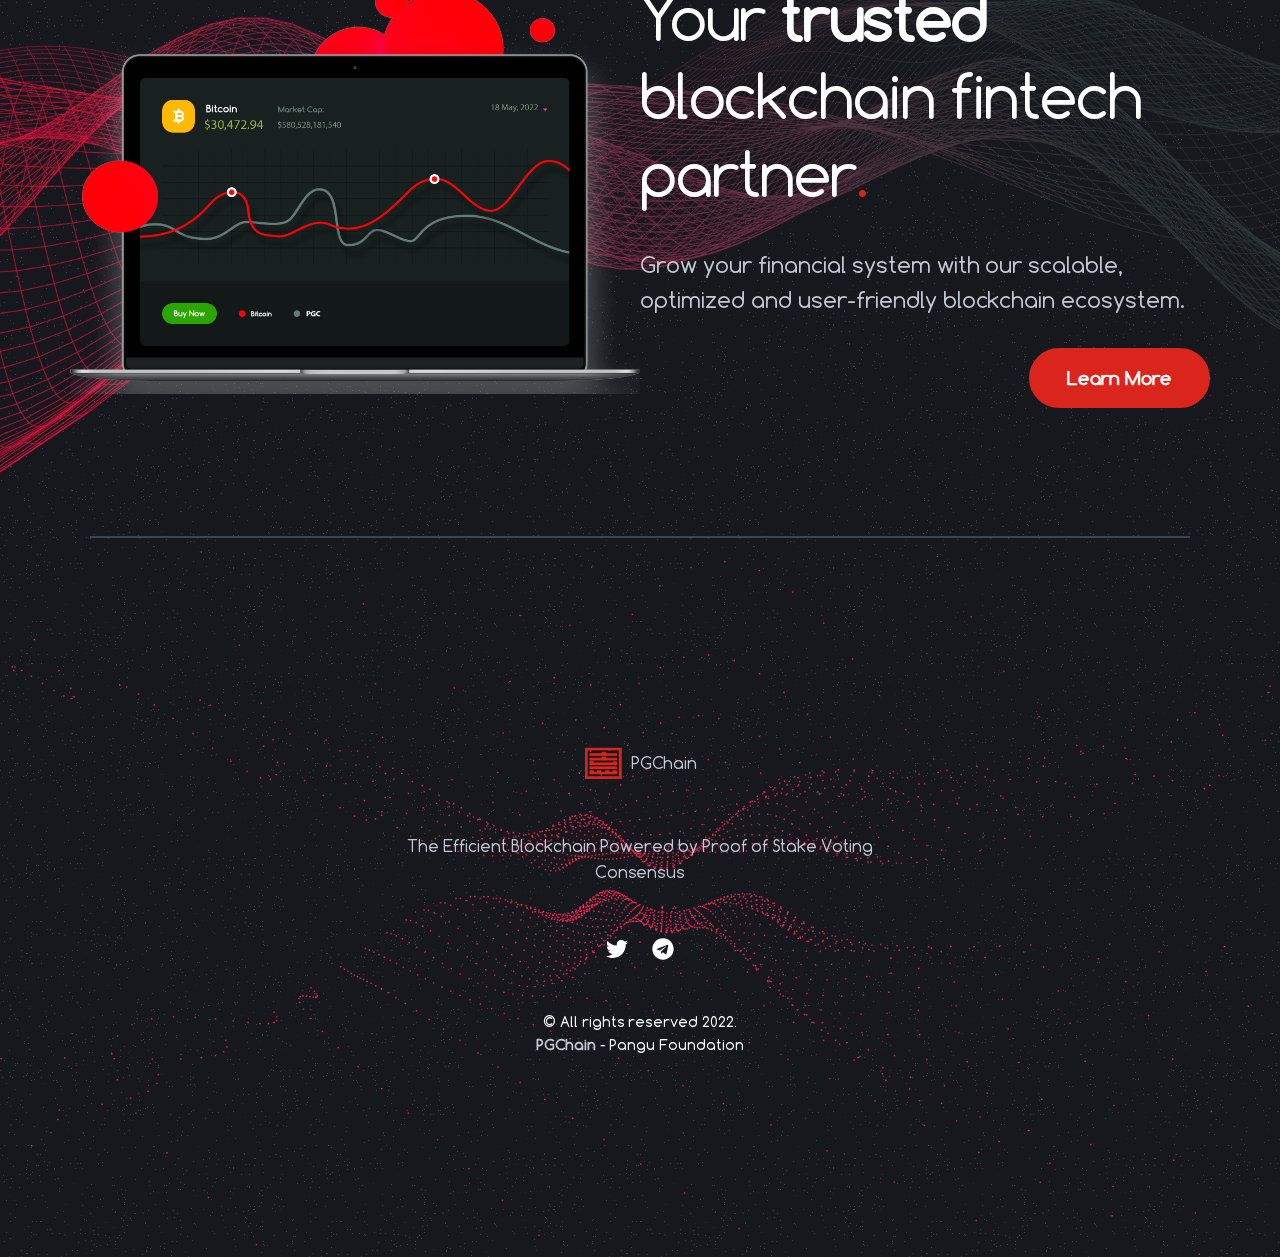
==== commit 8f1a9d8c: "Update notice" ====
--- a/index.html
+++ b/index.html
@@ -185,7 +185,35 @@
 		</div>
 	</section>
 
-
+	<div class='window-popup register-event active'>
+			<div class='content'>
+				<div class="mCustomScrollbar" data-mcs-theme="dark">
+				<form class="register-form form--dark" action="#">
+					<header class="crumina-module crumina-heading heading--h2 heading--with-decoration">
+						<h2 class="heading-title">Notice</h2>
+						<p>Statement on the recent incidents of "lost assets" reported by individuals:</p>
+
+           <p>Recently, some individuals in the market have reported the loss of assets in the PGChain. The PGChain officials attach great importance to it and immediately mobilized the technical team to conduct a strict investigation. According to the investigation, from a technical point of view, these "lost assets" are all normal transfer transactions. For this reason, the statement is as follows:
+						 </p>
+<p>1. The PGChain is a legally operated public chain with a qualified CK audit report (www.certik.com, search for pgchain). The authority, rigor, and recognition of the CK audit report are sufficient to demonstrate the security of the PGChain.</p>
+
+<p>2. It is recommended that individuals who report the loss of assets take up legal weapons to protect their rights and interests.</p>
+
+<p>3. The PGChain official will reserve the right to uphold justice through legal means, and the PGChain official will pursue all legal responsibilities for those who fabricate facts, maliciously slander, cause reputation damage and economic losses.</p>
+
+
+                                         <p>PGChain Foundation<br/>
+                                    March 12, 2023</p>
+					</header>
+
+					<button id="btn_close" class="btn btn--large btn--primary btn--with-icon btn--icon-right ">
+						Close
+						<svg class="woox-icon icon-arrow-right"><use xlink:href="#icon-arrow-right"></use></svg>
+					</button>
+				</form>
+			</div>
+		</div>
+	</div>
 
 		<section class="bg-dotted-map">
 			<div class="container">
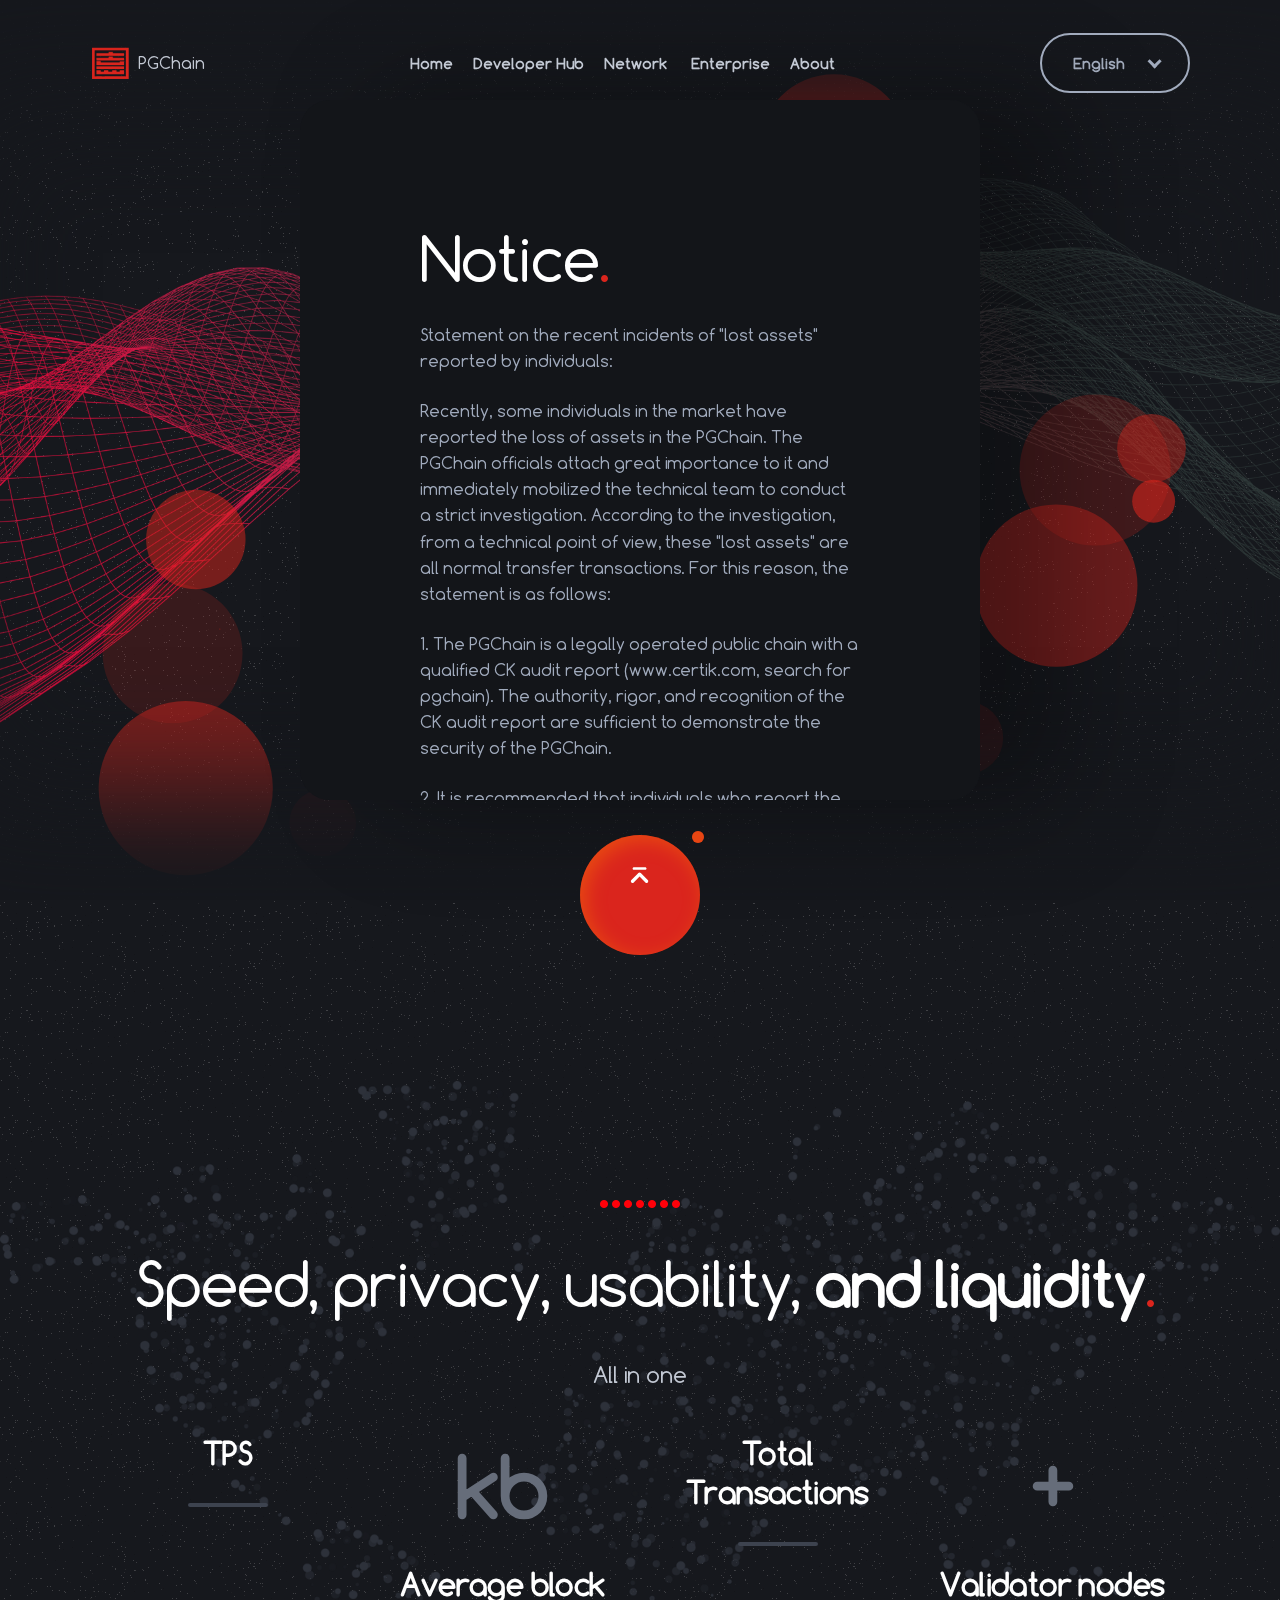
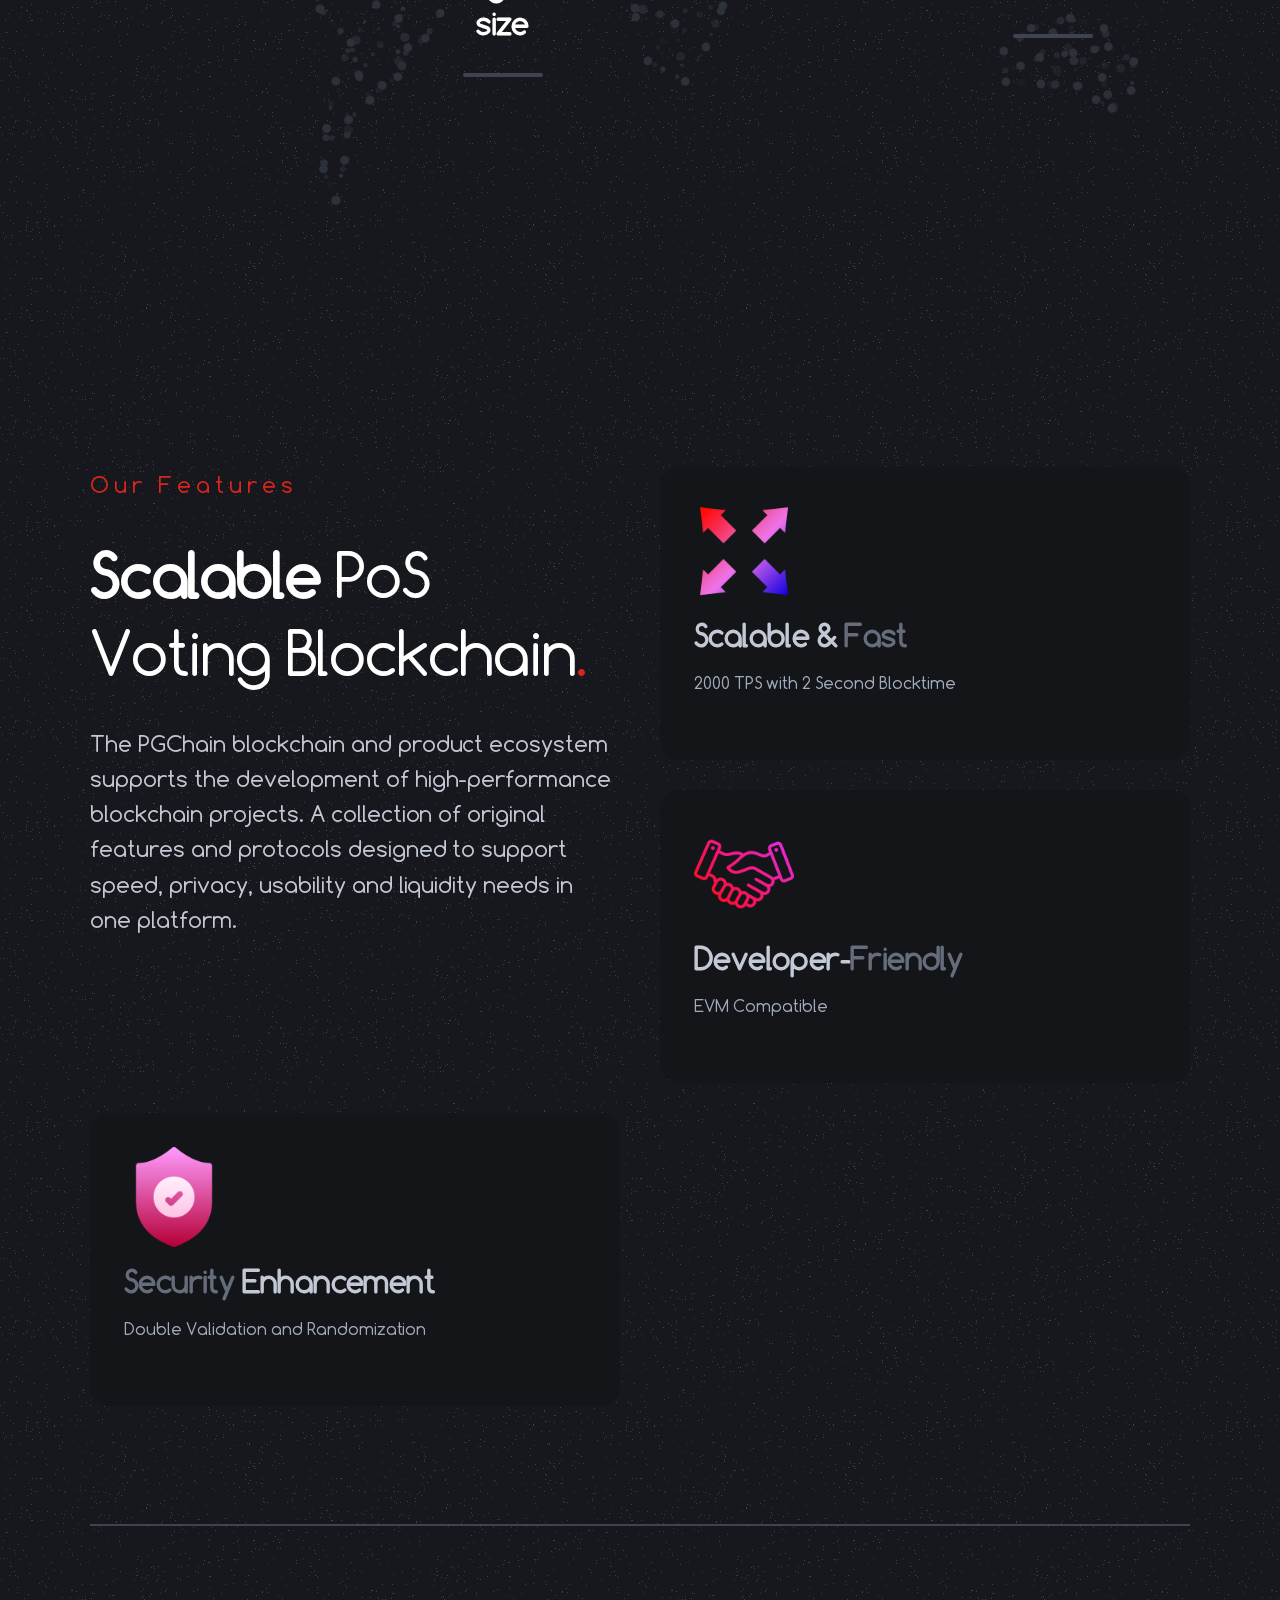
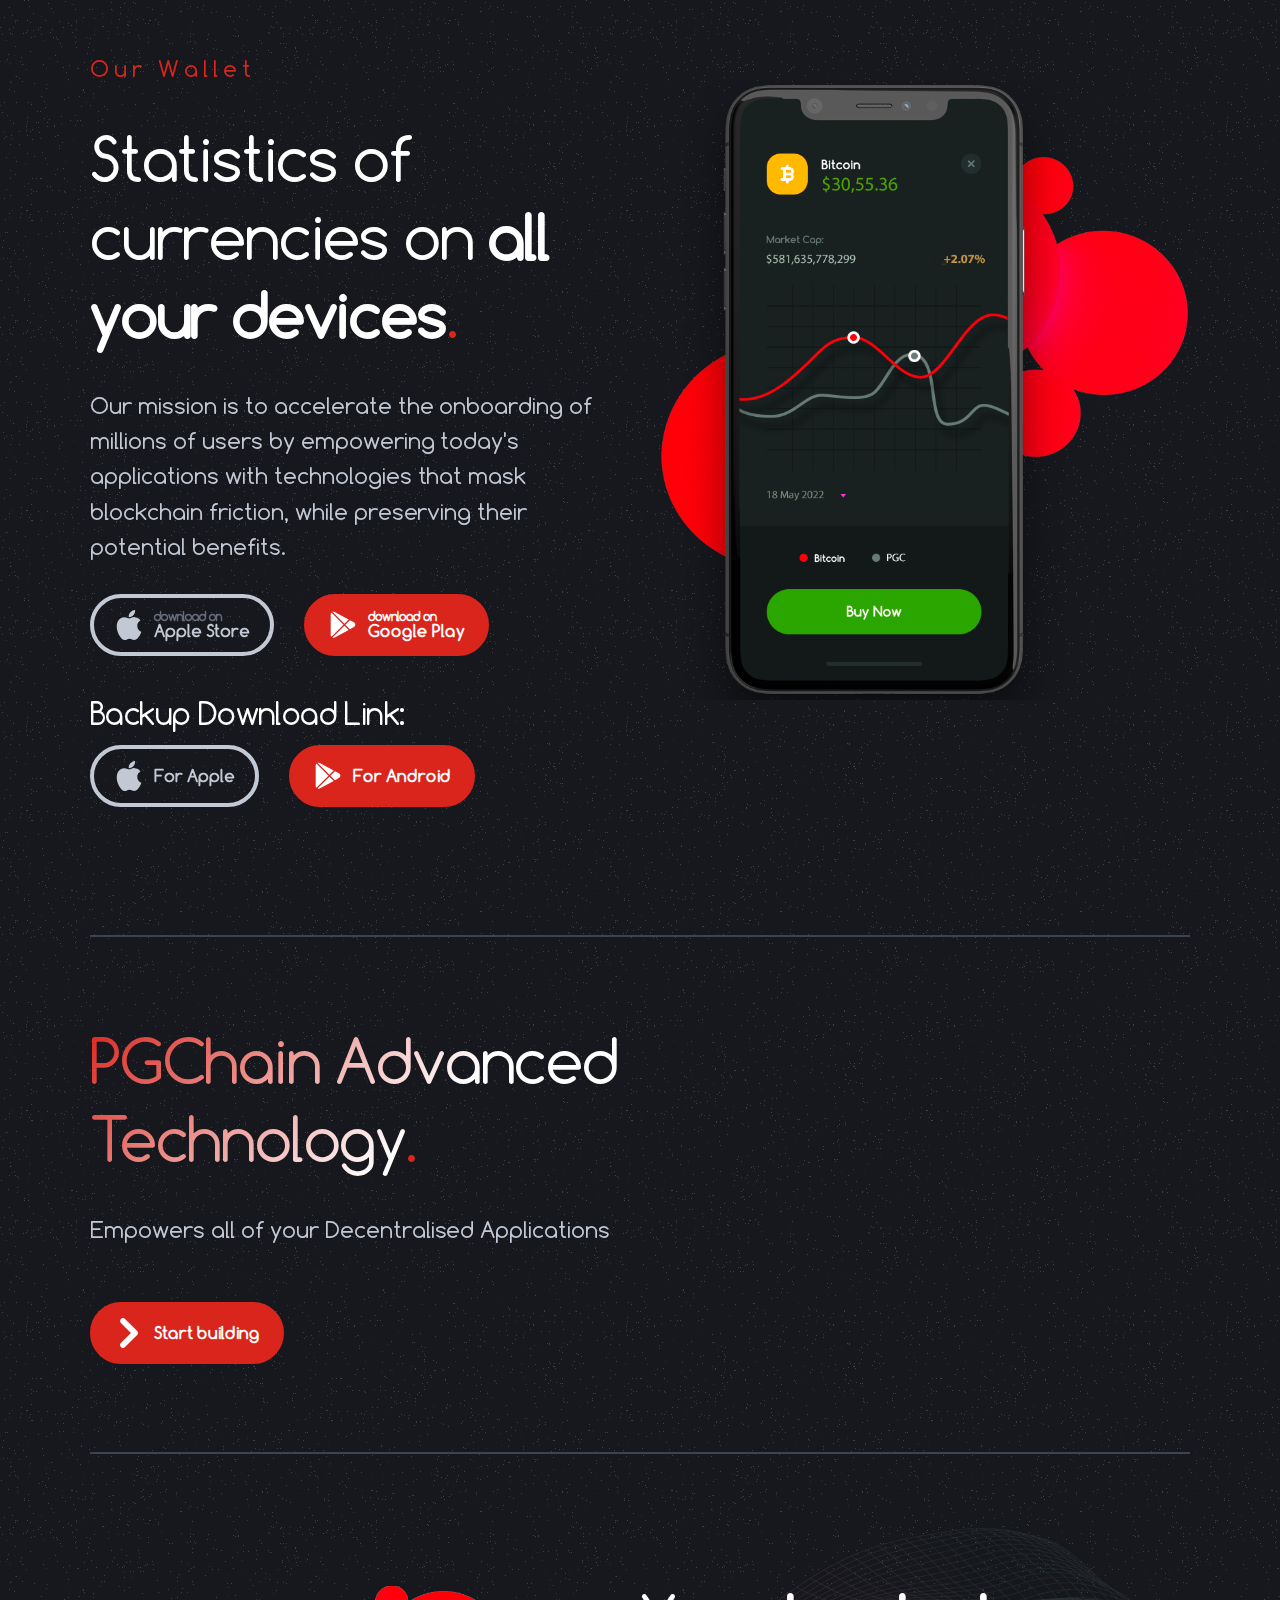
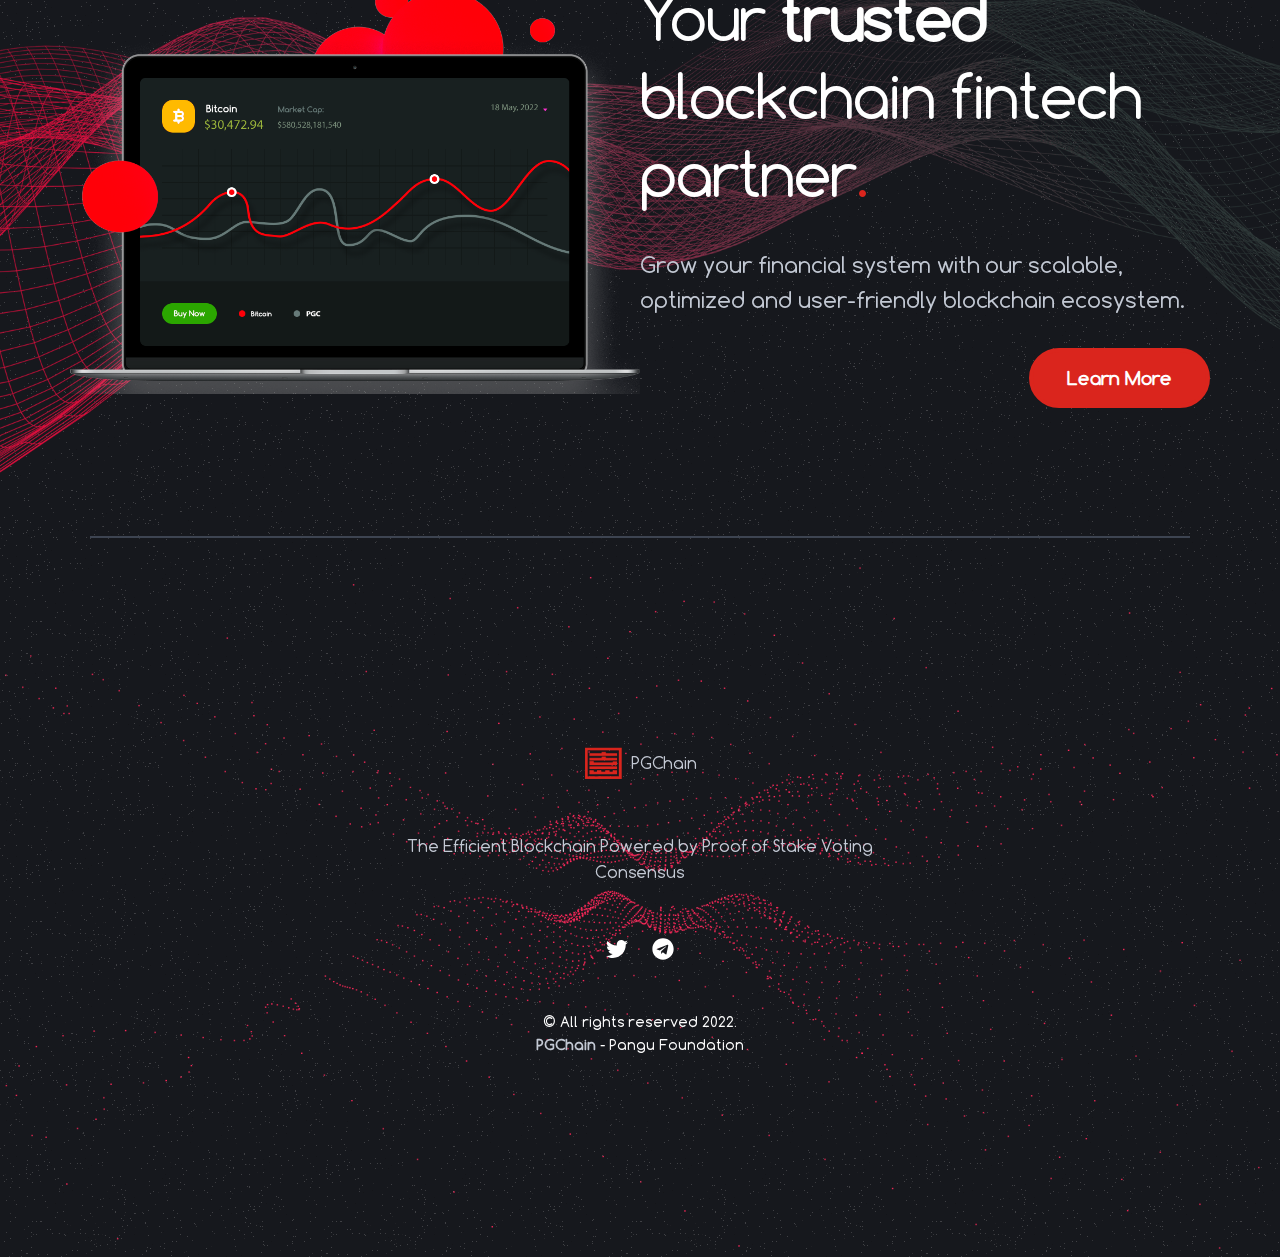
==== commit e239c88d: "update wallet 2.0.6" ====
--- a/index.html
+++ b/index.html
@@ -382,7 +382,7 @@
 							</div>
 						</a>
 
-						<a href="https://pgchain.org/release/pgwallet_v2_0_0.apk" class="btn btn--market btn--google btn--with-icon btn--icon-left">
+						<a href="https://wallet-onboarding.pgchain.org/pgwallet_v2_0_6.apk" class="btn btn--market btn--google btn--with-icon btn--icon-left">
 							<svg class="woox-icon icon-if-59-play-843782">
 								<use xlink:href="#icon-if-59-play-843782"></use>
 							</svg>
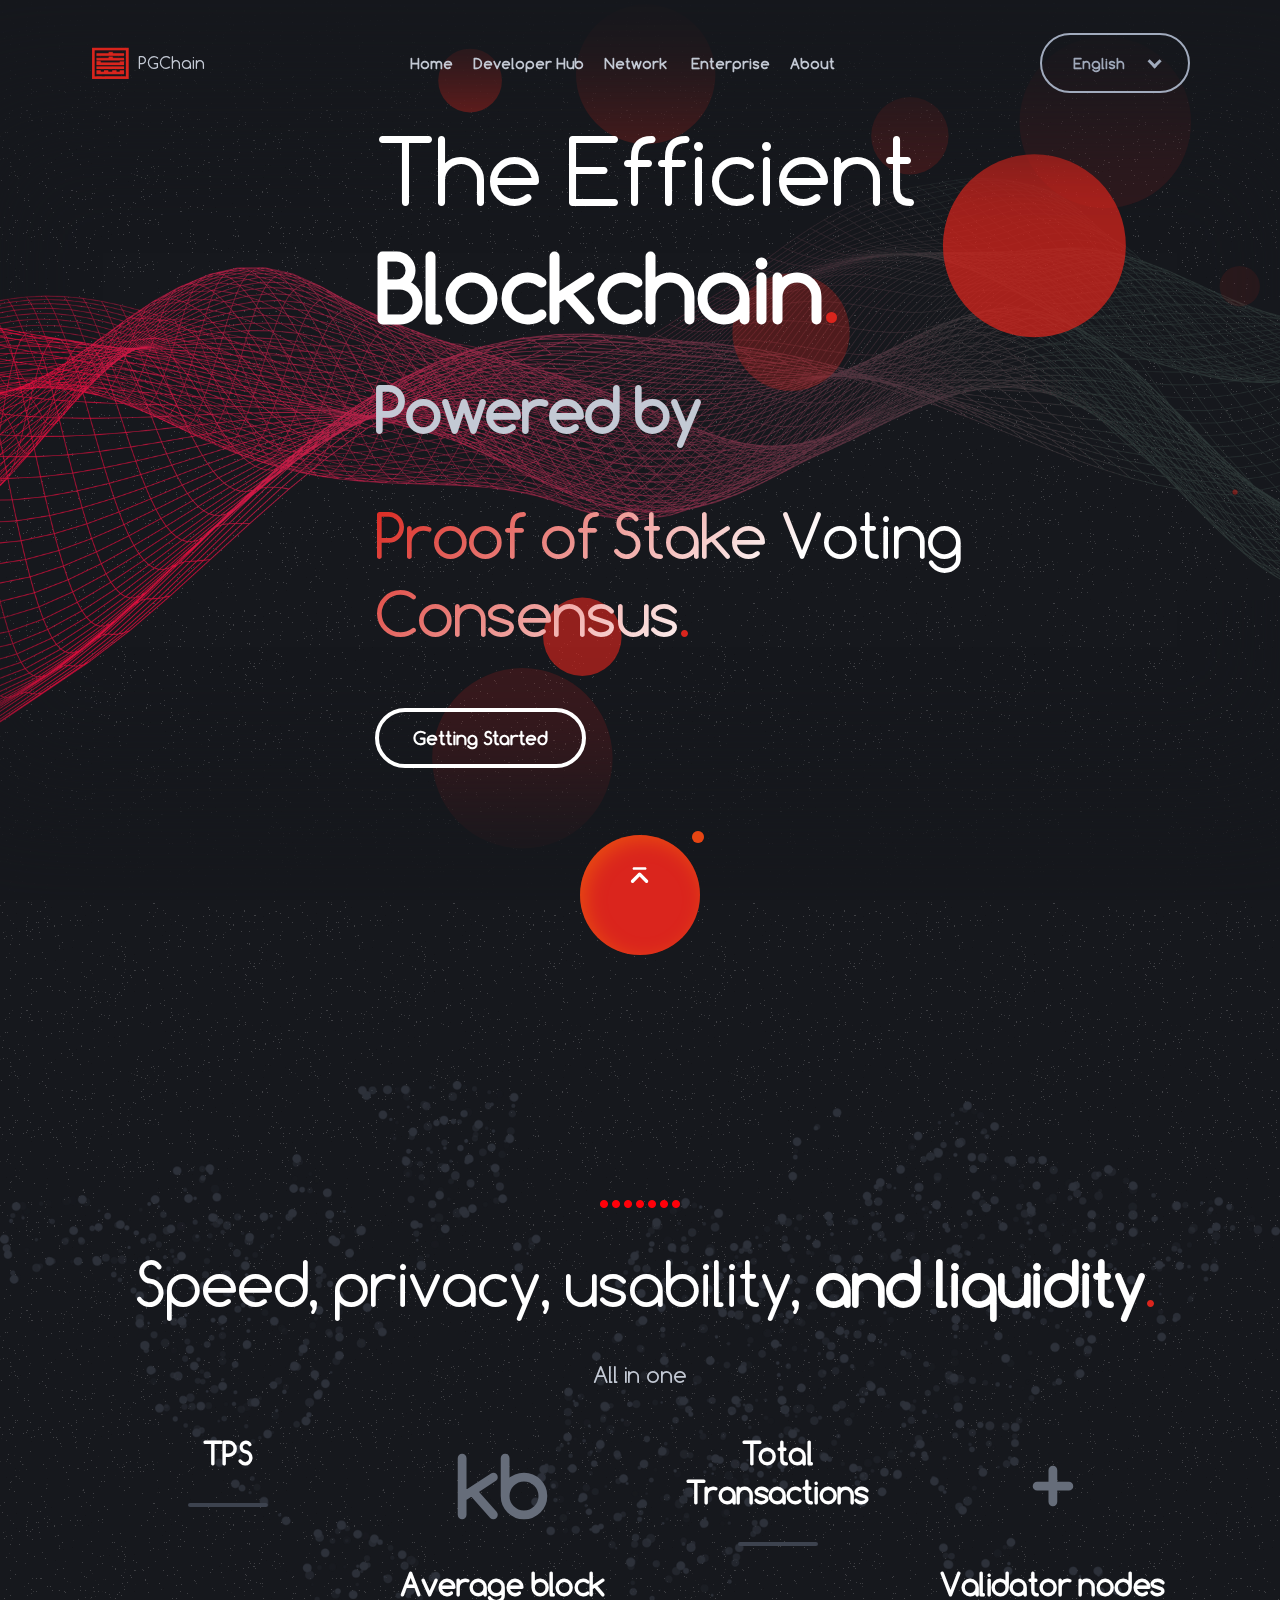
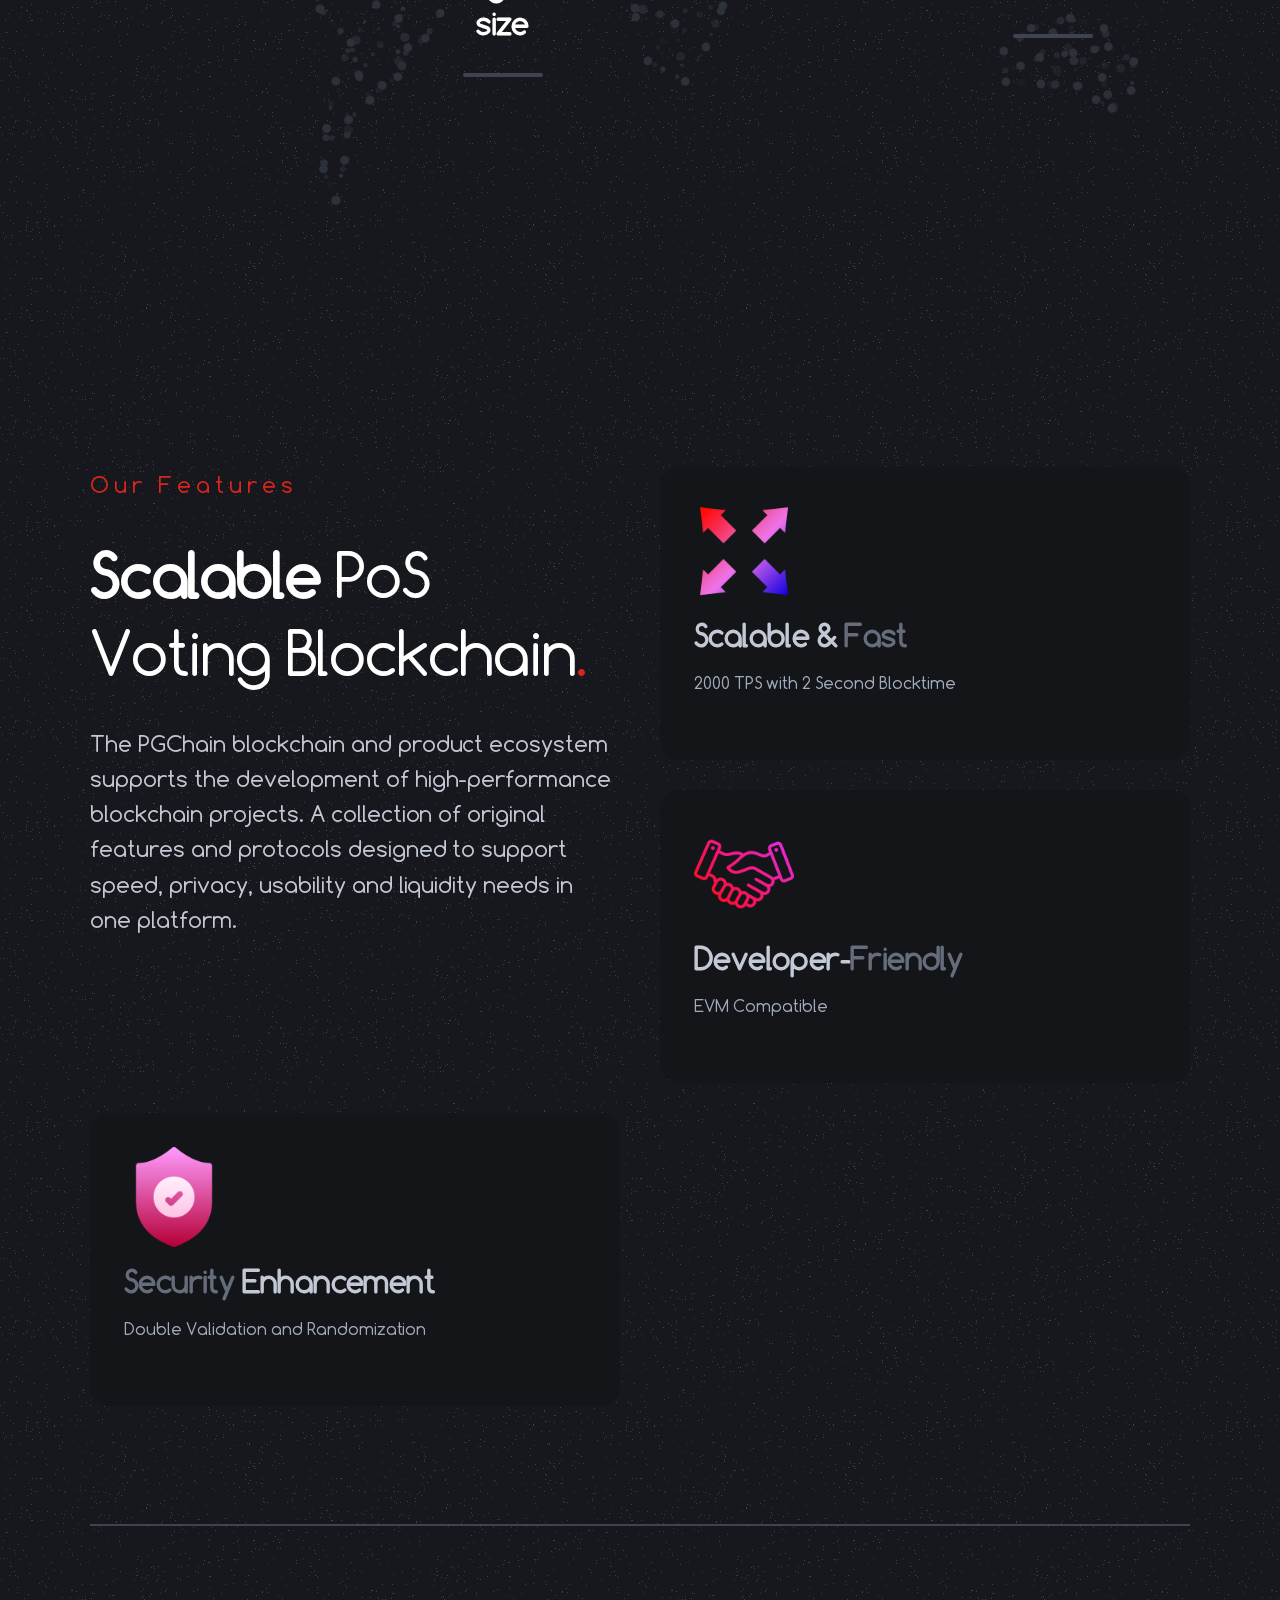
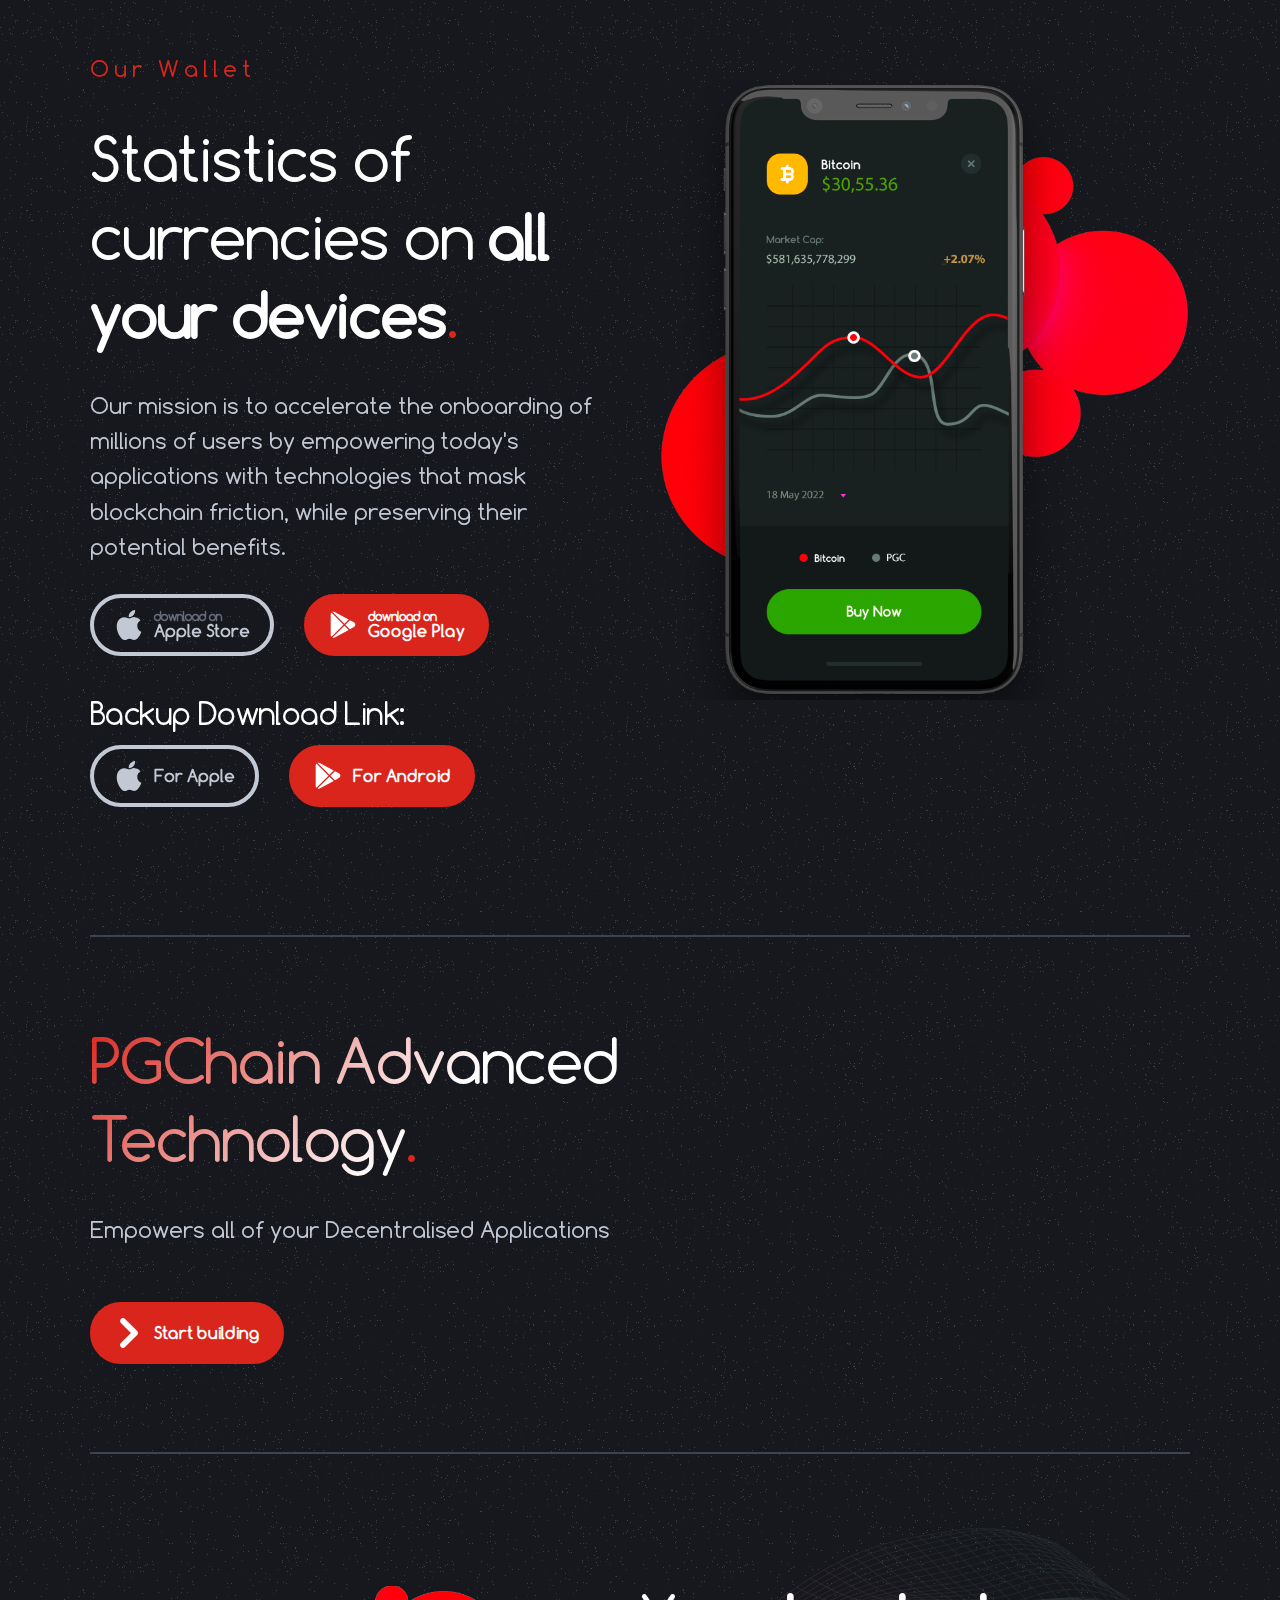
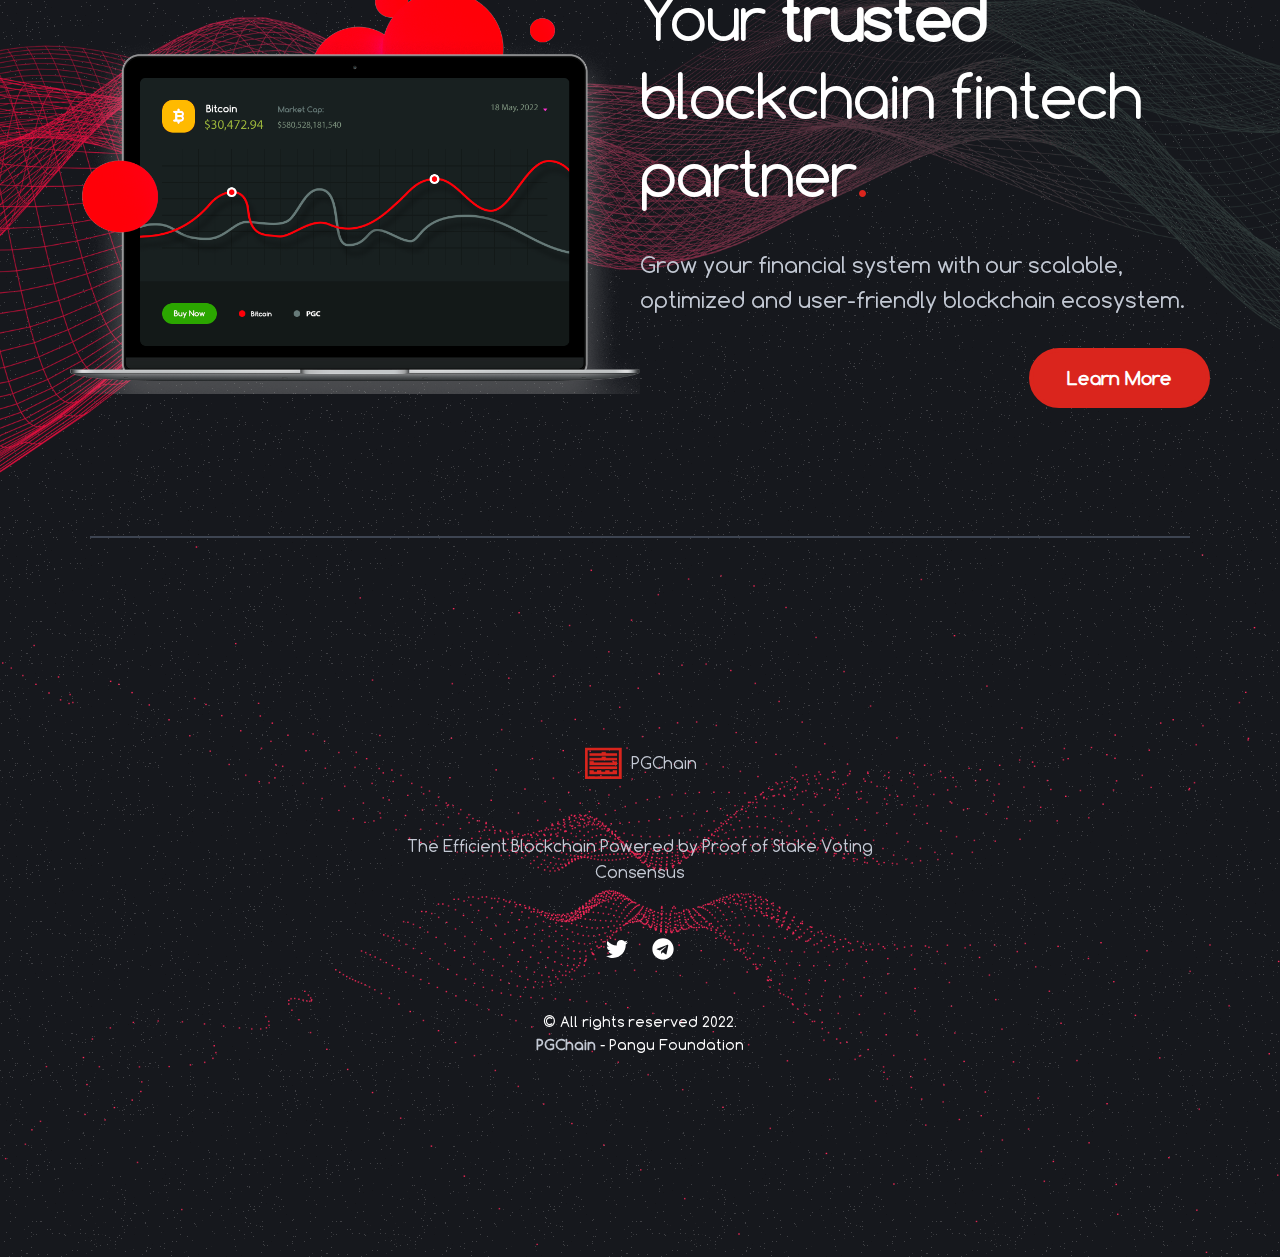
==== commit 835459b9: "update assets" ====
--- a/index.html
+++ b/index.html
@@ -185,7 +185,7 @@
 		</div>
 	</section>
 
-	<div class='window-popup register-event active'>
+	<div class='window-popup register-event'>
 			<div class='content'>
 				<div class="mCustomScrollbar" data-mcs-theme="dark">
 				<form class="register-form form--dark" action="#">
